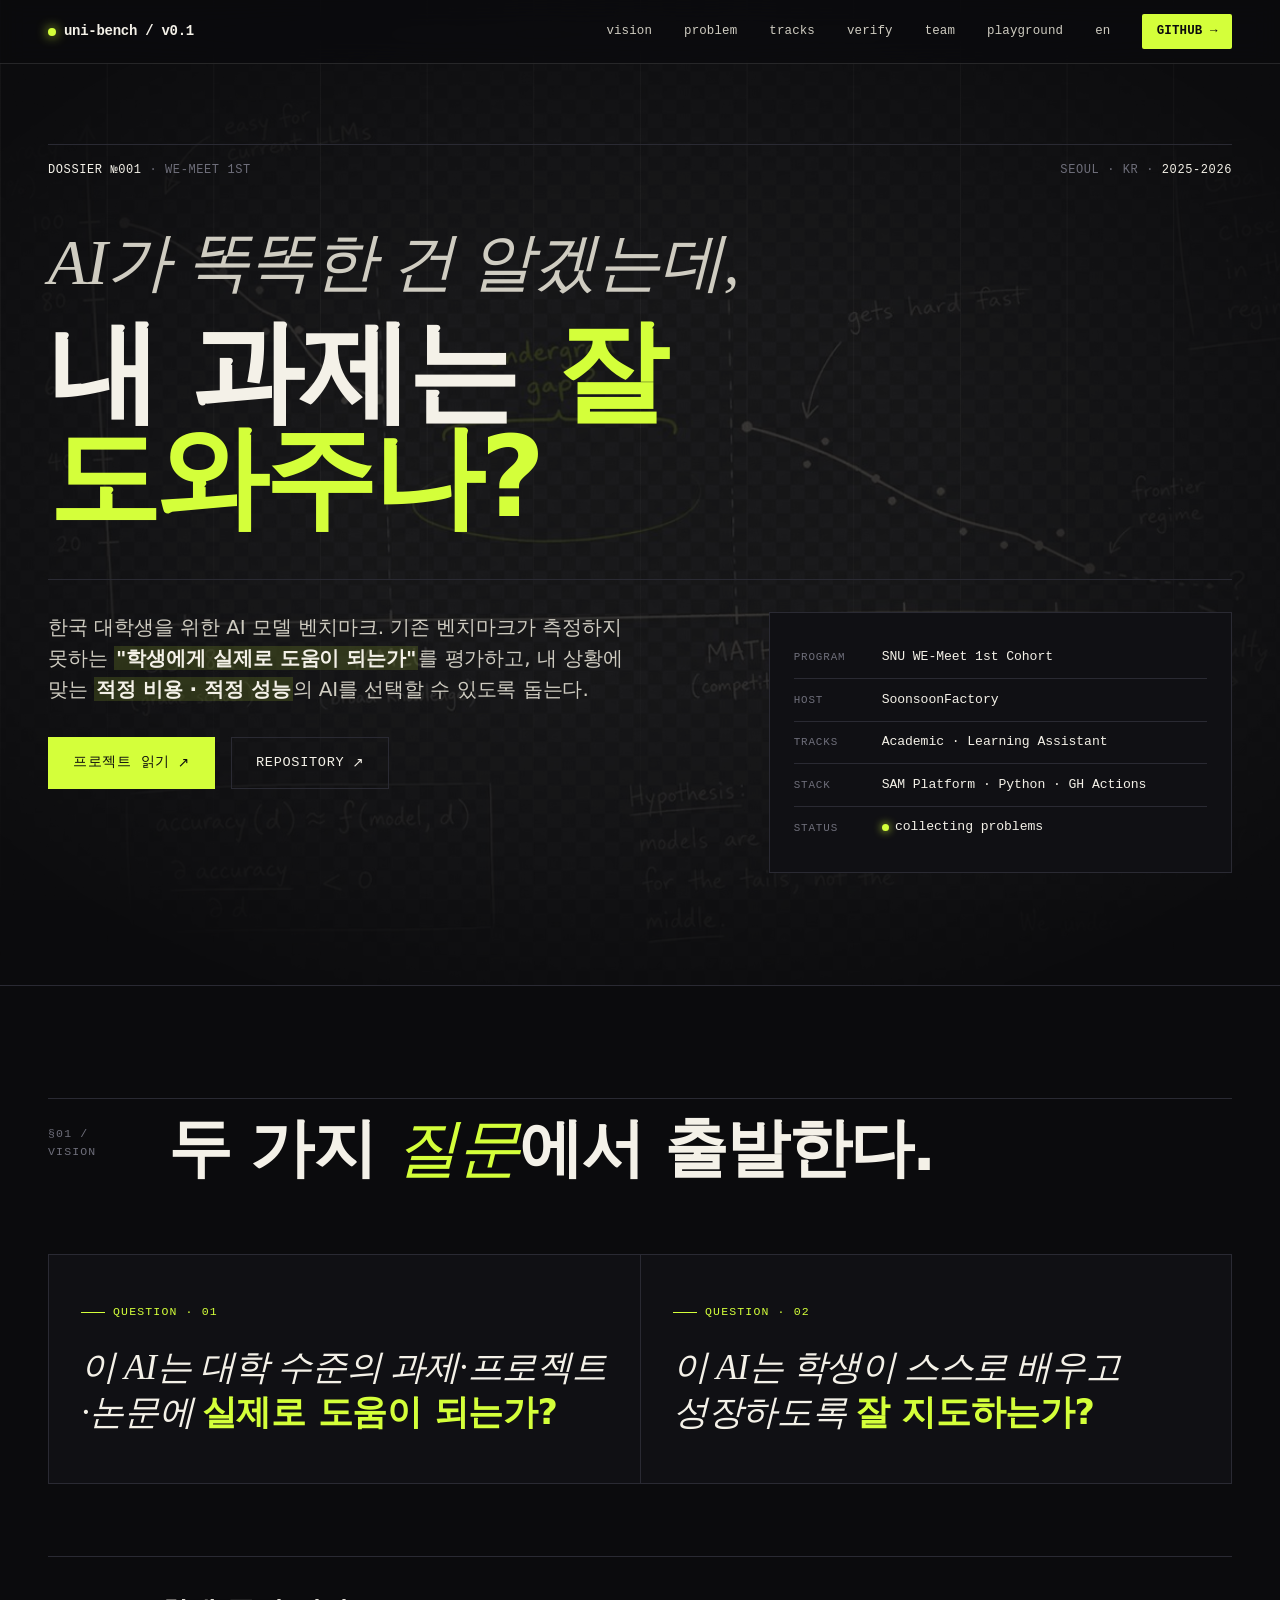
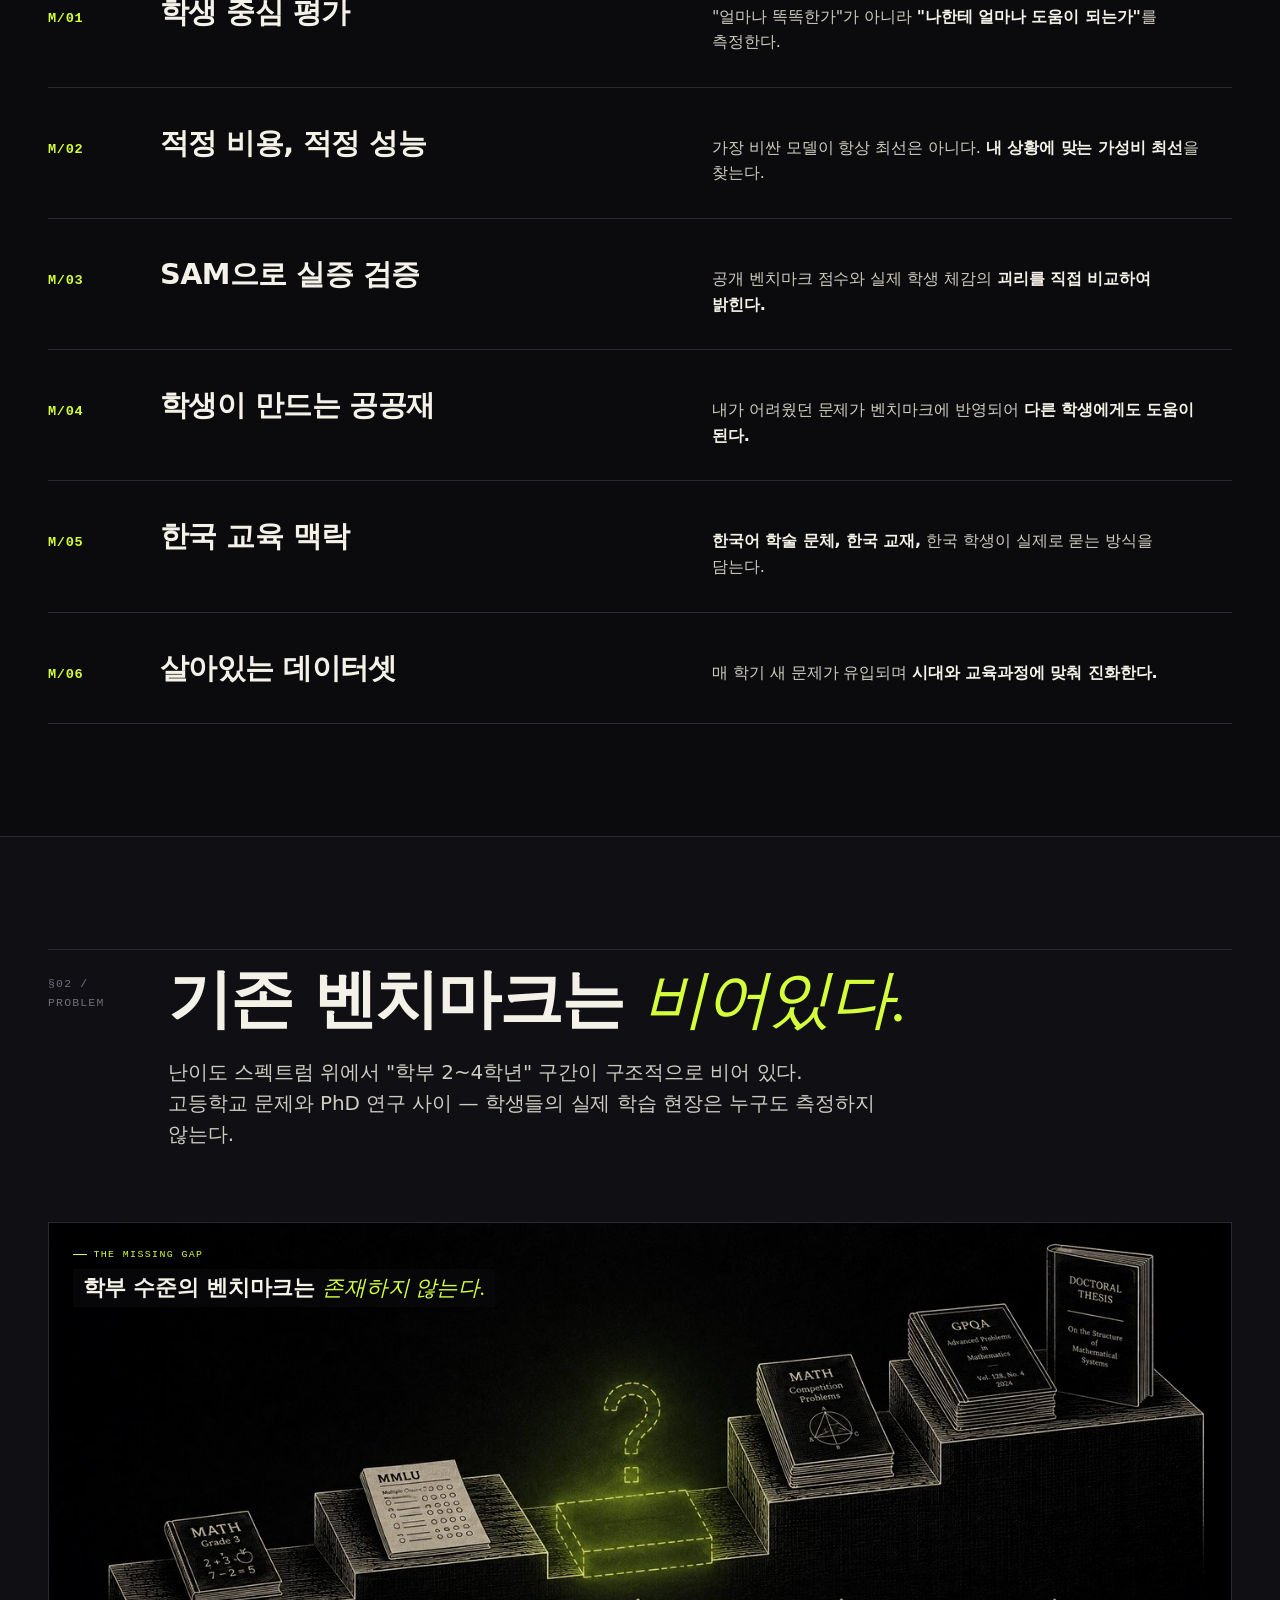
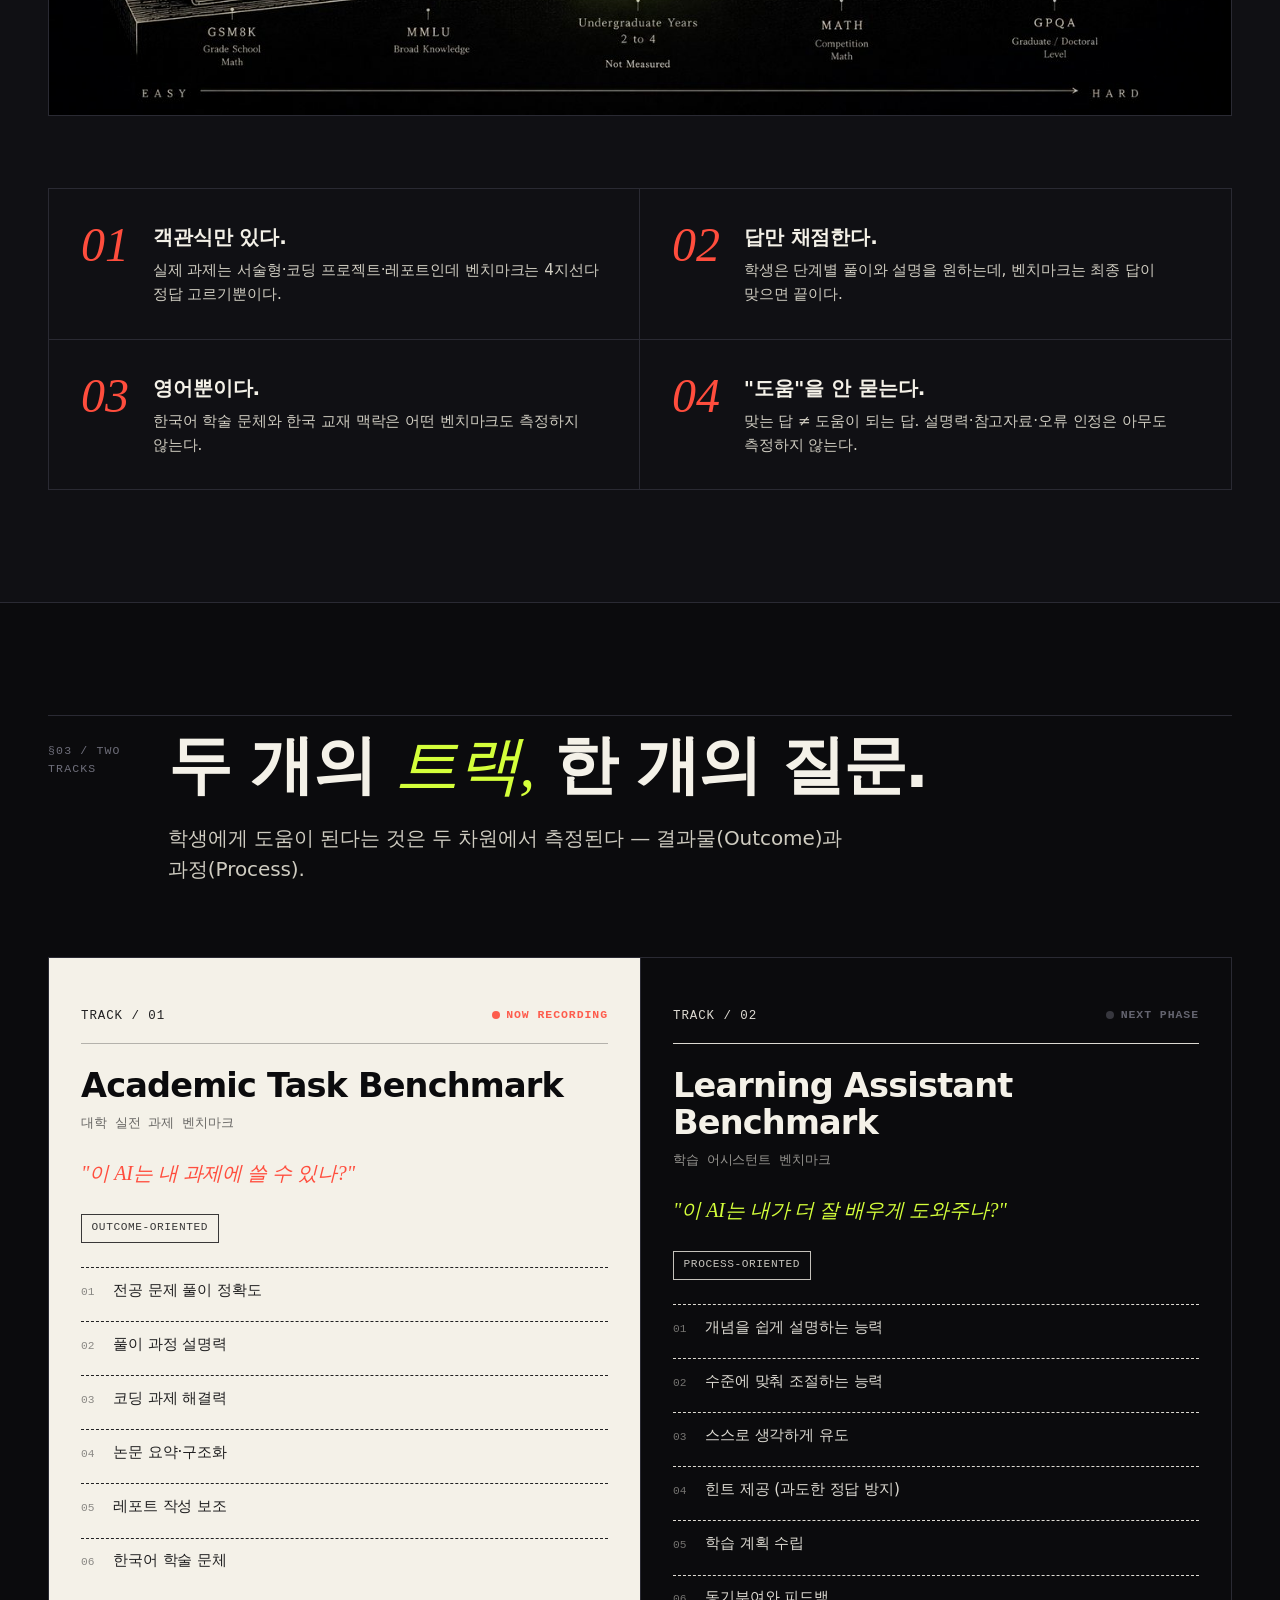
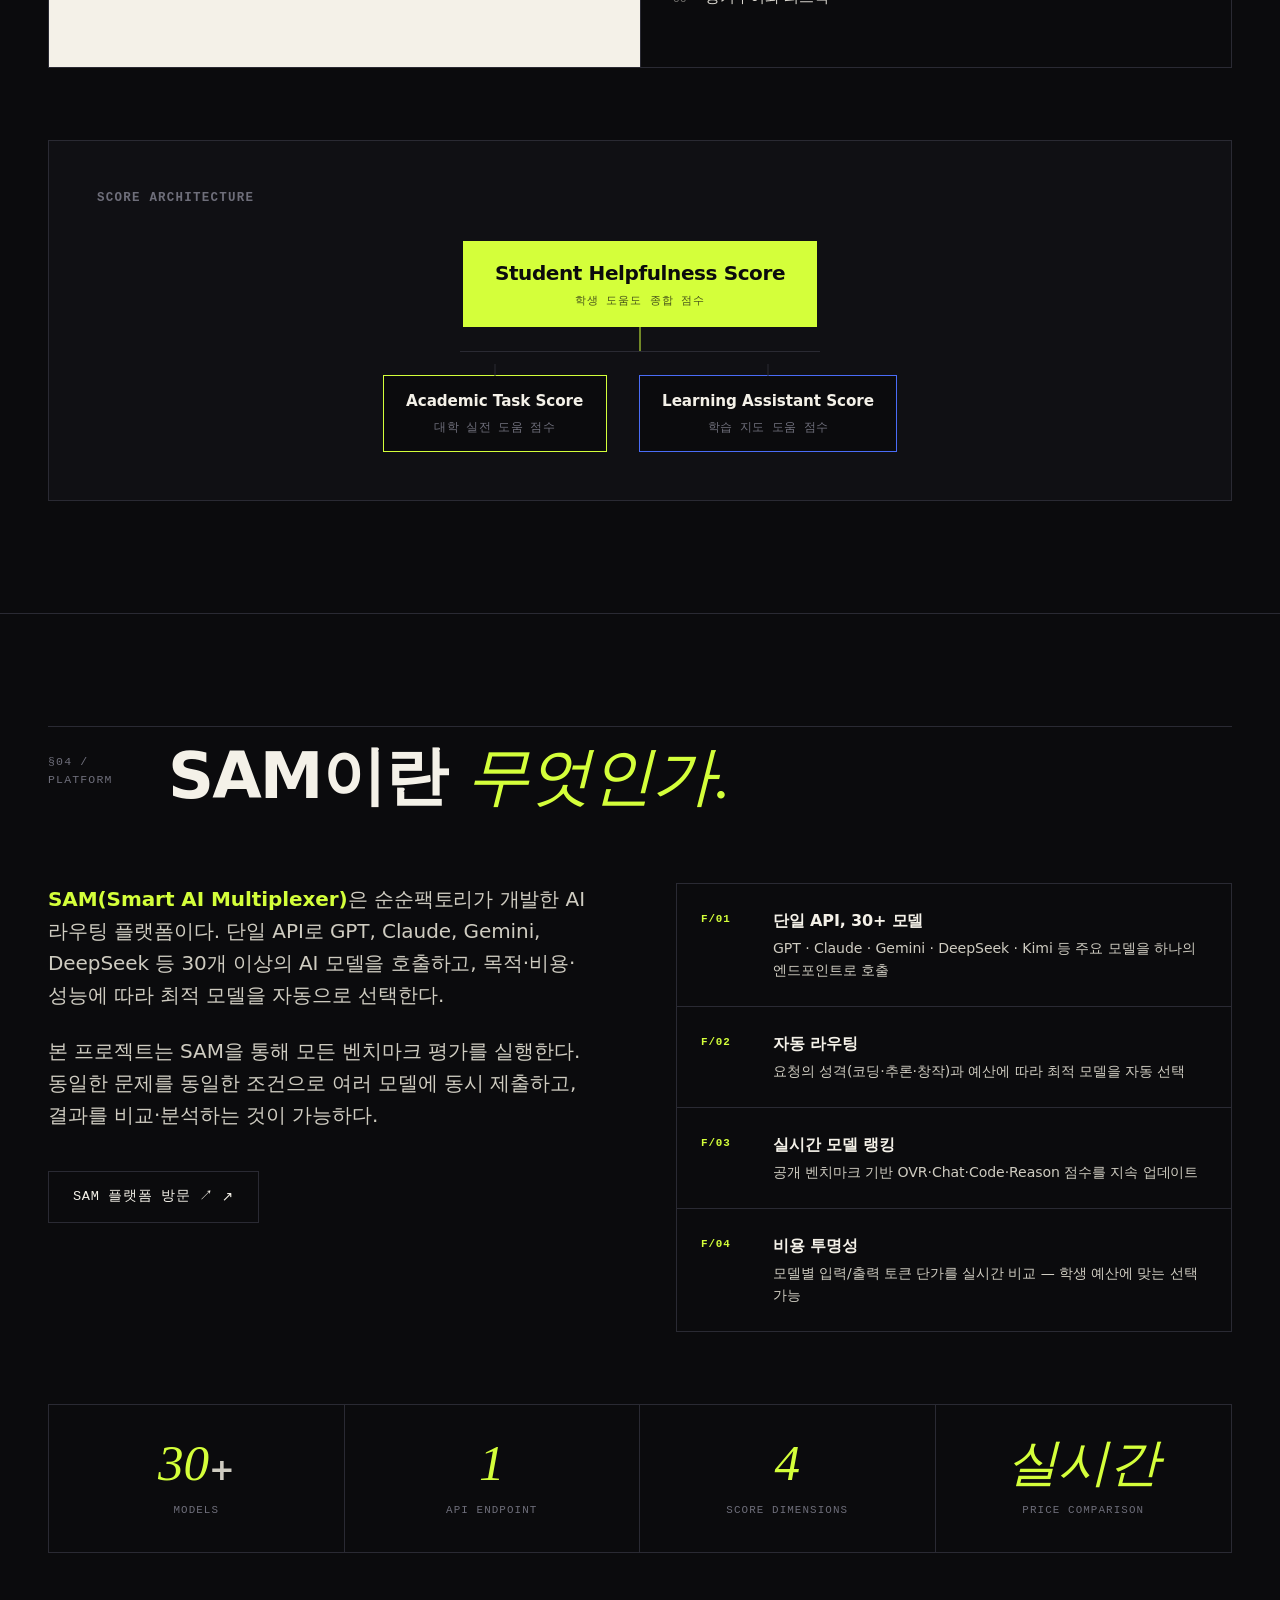
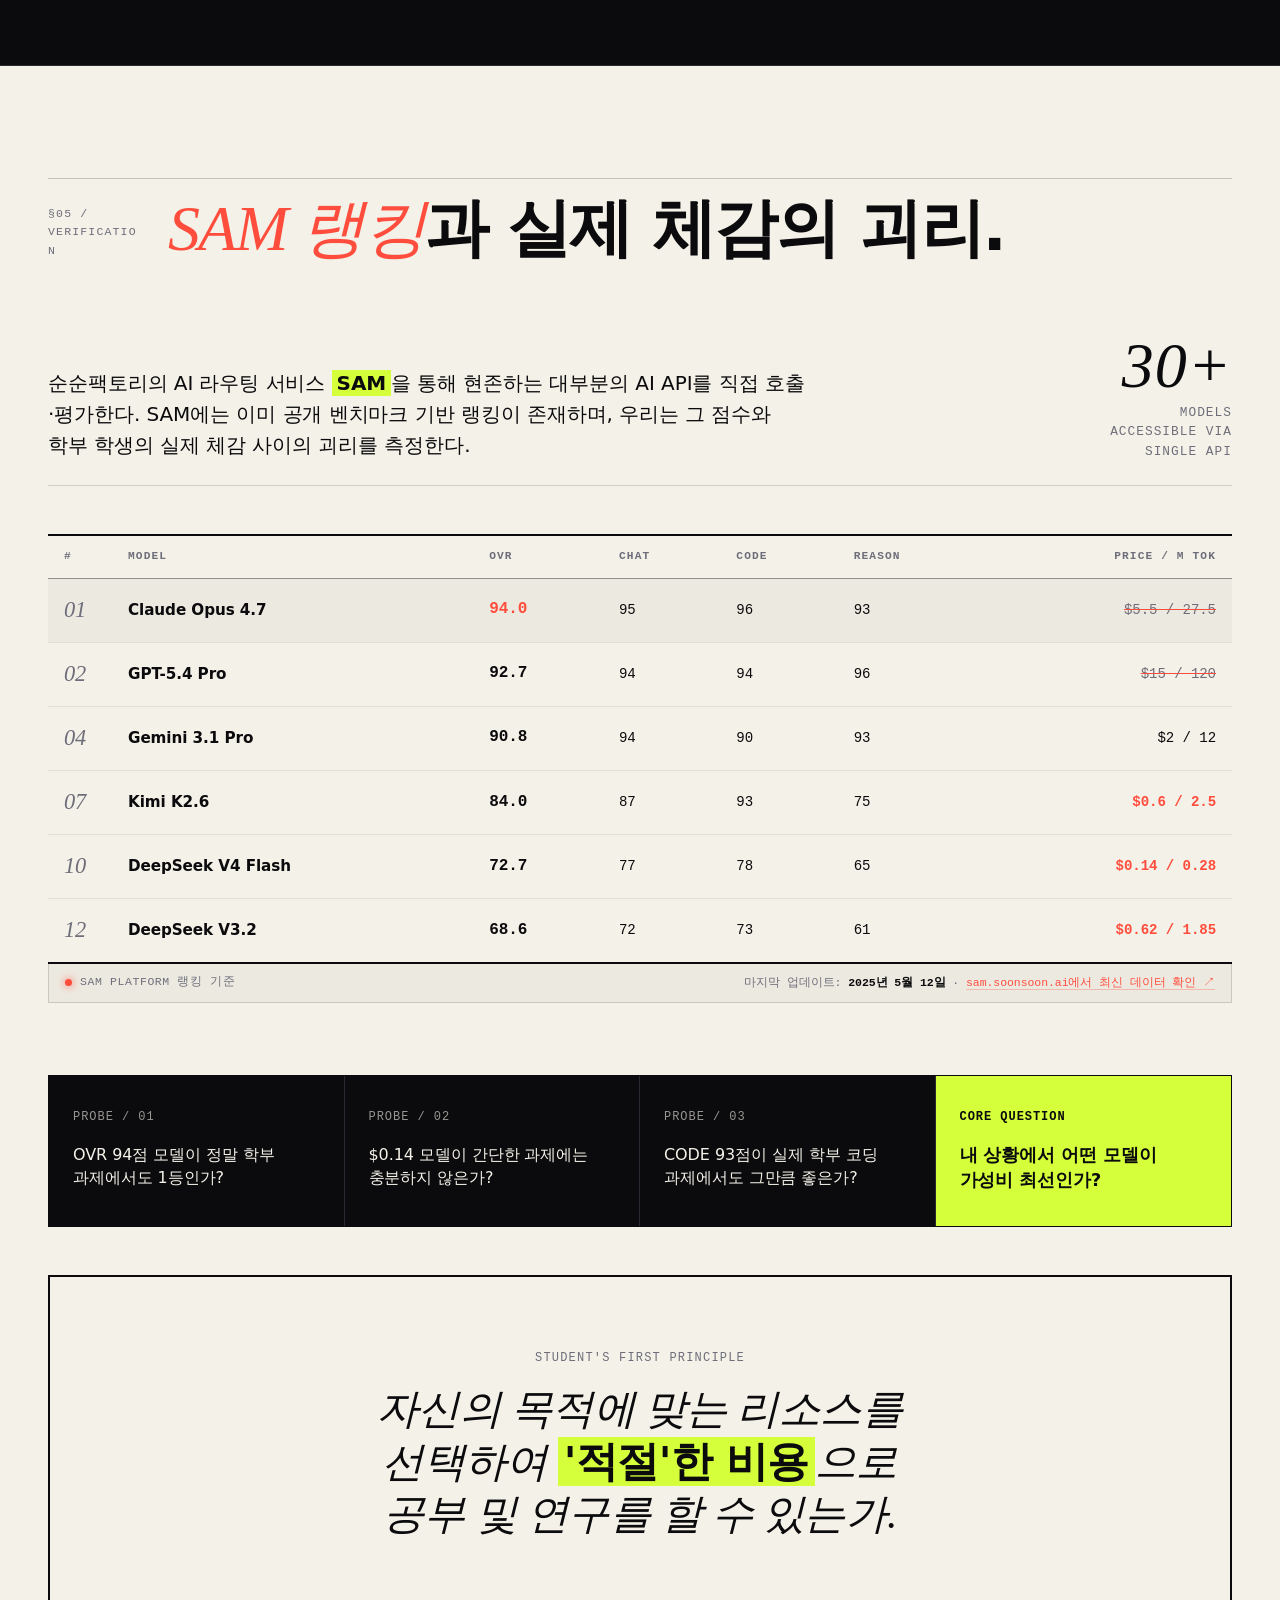
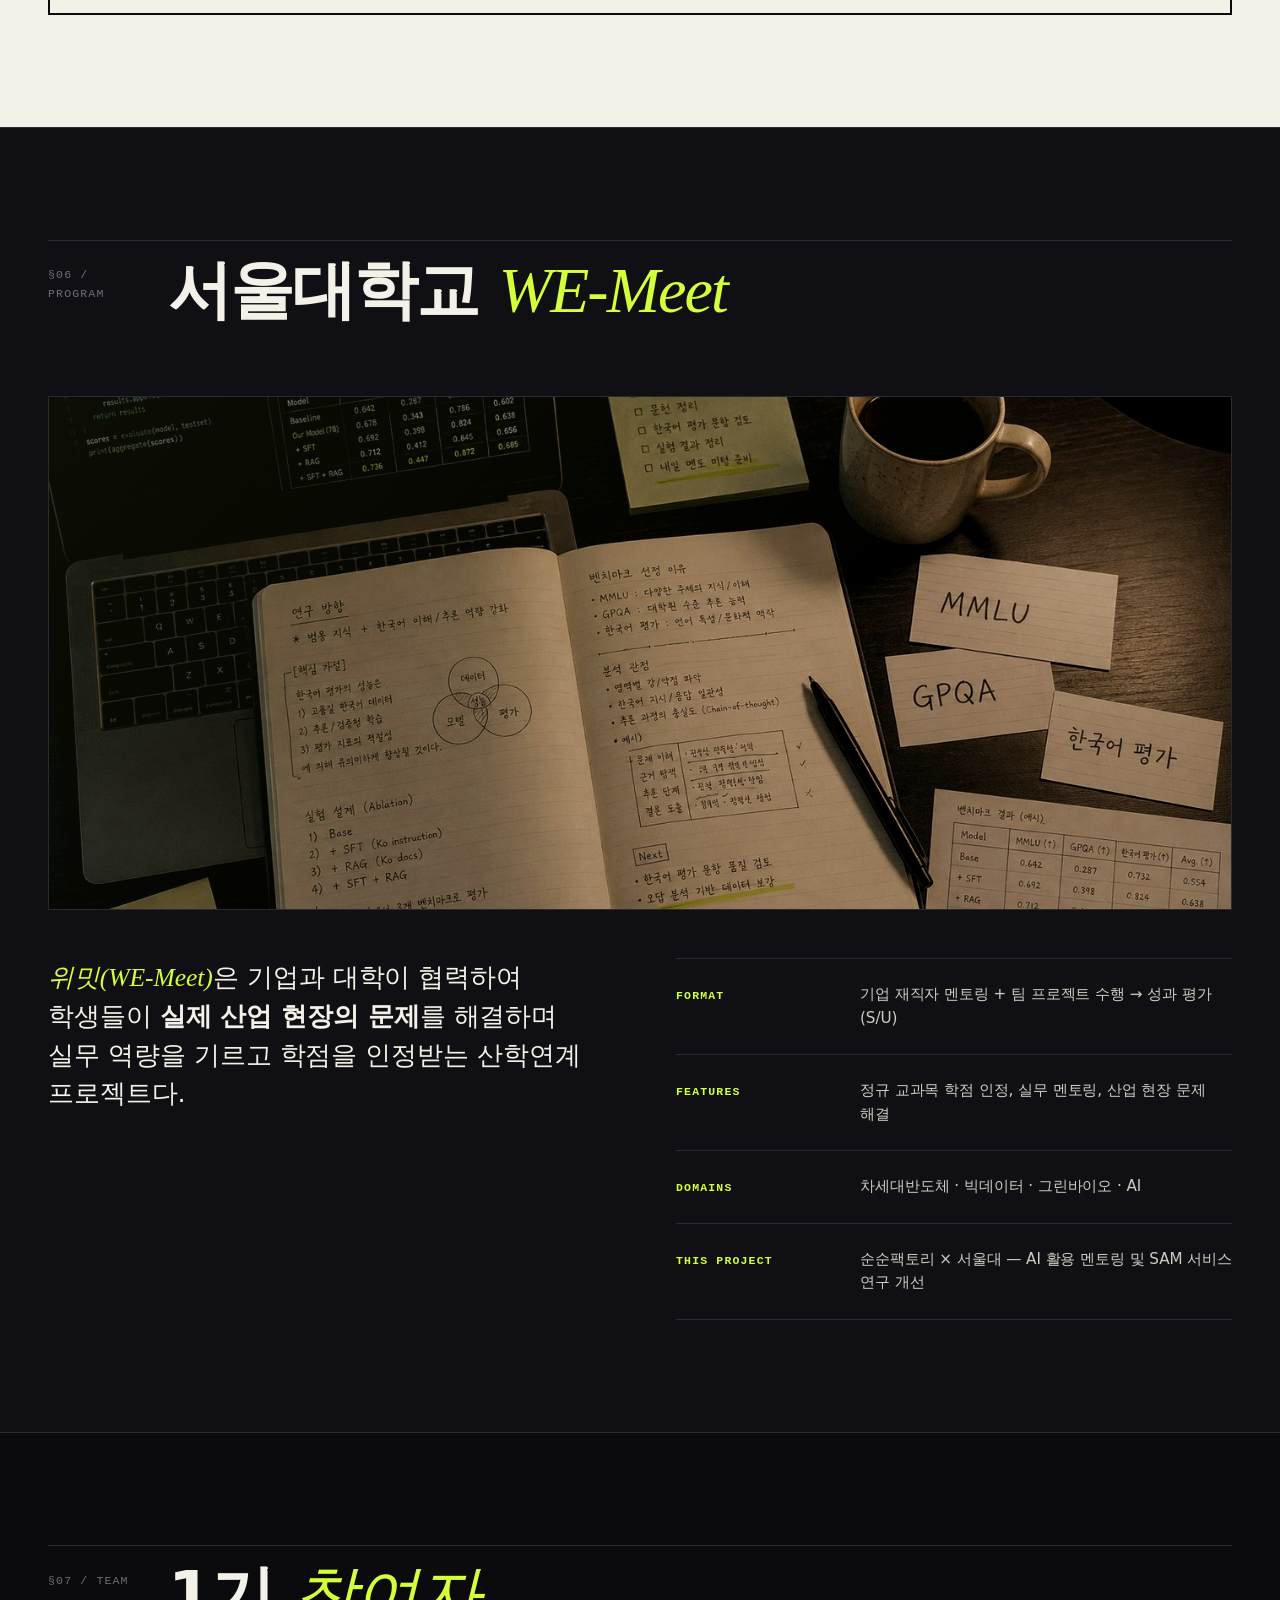
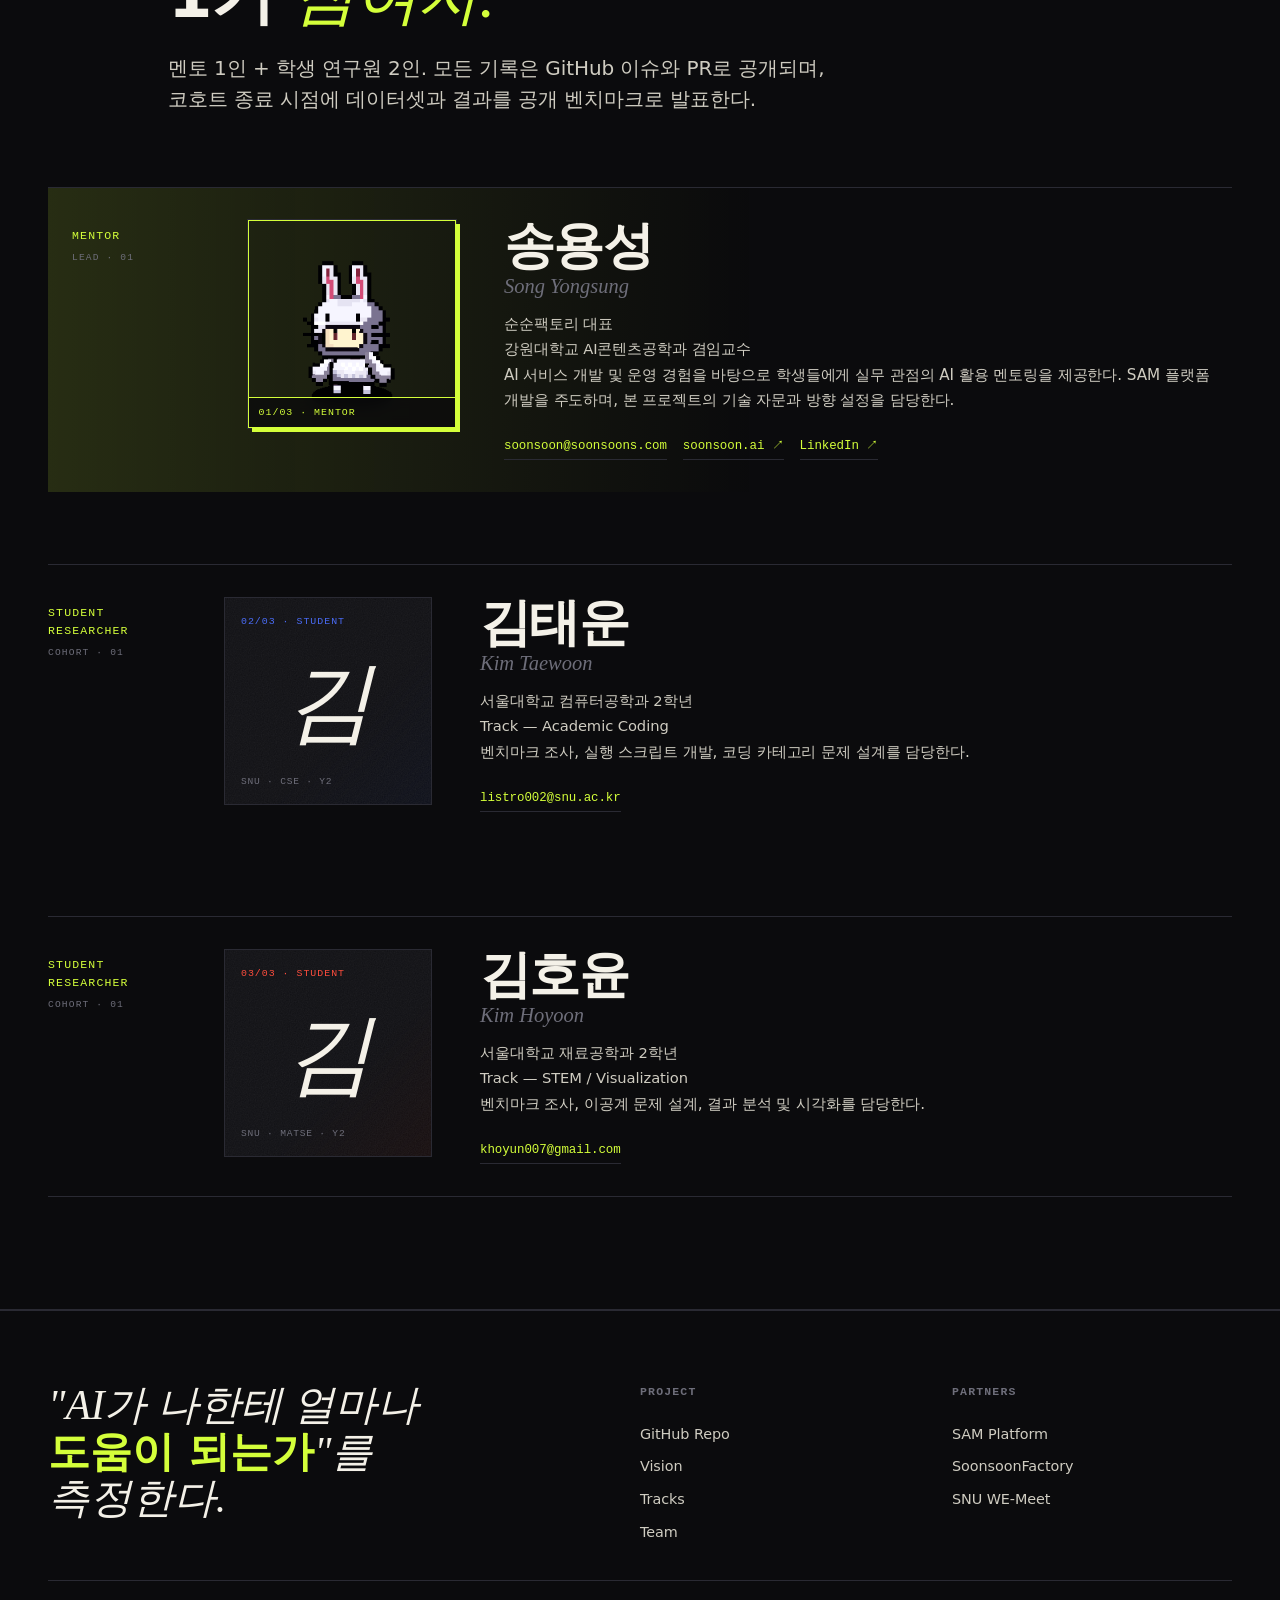
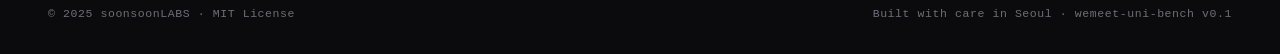
==== website/index.html @ ca9644f6 "feat(playground): add multi-model SAM benchmark comparison page - /playground/ — interactive page to" ====
<!DOCTYPE html>
<html lang="ko">
<head>
  <meta charset="UTF-8" />
  <meta name="viewport" content="width=device-width, initial-scale=1.0" />
  <title>wemeet-uni-bench — 한국 대학생을 위한 AI 벤치마크</title>
  <meta name="description" content="학생에게 실제로 도움이 되는가를 측정한다. 서울대학교 WE-Meet × 순순팩토리 AI 벤치마크 프로젝트." />

  <!-- Open Graph -->
  <meta property="og:title" content="wemeet-uni-bench — 한국 대학생을 위한 AI 벤치마크" />
  <meta property="og:description" content="AI가 똑똑한 건 알겠는데, 내 과제는 잘 도와주나? 기존 벤치마크가 측정하지 못하는 학생 도움도를 평가한다." />
  <meta property="og:type" content="website" />
  <meta property="og:url" content="https://soonsoonlabs.github.io/wemeet-uni-bench/" />
  <meta property="og:image" content="https://soonsoonlabs.github.io/wemeet-uni-bench/Asset/og-cover.jpg" />
  <meta property="og:image:width" content="1200" />
  <meta property="og:image:height" content="630" />
  <meta property="og:locale" content="ko_KR" />
  <meta property="og:site_name" content="wemeet-uni-bench" />

  <!-- Twitter Card -->
  <meta name="twitter:card" content="summary_large_image" />
  <meta name="twitter:title" content="wemeet-uni-bench" />
  <meta name="twitter:description" content="AI가 똑똑한 건 알겠는데, 내 과제는 잘 도와주나?" />
  <meta name="twitter:image" content="https://soonsoonlabs.github.io/wemeet-uni-bench/Asset/og-cover.jpg" />

  <link rel="stylesheet" href="style.css" />
  <link rel="alternate" hreflang="ko" href="index.html" />
  <link rel="alternate" hreflang="en" href="en.html" />
</head>
<body>

  <!-- =============== NAV =============== -->
  <nav class="nav">
    <div class="nav-inner">
      <a href="#" class="nav-logo">uni-bench / v0.1</a>
      <div class="nav-links">
        <a href="#vision" class="nav-key">vision</a>
        <a href="#problem">problem</a>
        <a href="#tracks">tracks</a>
        <a href="#sam" class="nav-key">verify</a>
        <a href="#team">team</a>
        <a href="playground/" class="nav-key">playground</a>
        <a href="en.html">EN</a>
        <a href="https://github.com/soonsoonLABS/wemeet-uni-bench" target="_blank" rel="noopener" class="nav-cta">GITHUB →</a>
      </div>
    </div>
  </nav>

  <!-- =============== HERO =============== -->
  <header class="hero">
    <img src="Asset/002.jpg" class="hero-plot-img" alt="" aria-hidden="true" />
    <div class="wrap">
      <p class="hero-meta reveal">
        <span><b>DOSSIER №001</b> · WE-Meet 1st</span>
        <span>SEOUL · KR · <b>2025-2026</b></span>
      </p>

      <h1 class="hero-title reveal">
        <span class="serif">AI가 똑똑한 건 알겠는데,</span>
        <span class="hero-title-line">내 과제는 <mark>잘 도와주나?</mark></span>
      </h1>

      <div class="hero-body reveal">
        <div>
          <p class="hero-desc">
            한국 대학생을 위한 AI 모델 벤치마크. 기존 벤치마크가 측정하지
            못하는 <strong>"학생에게 실제로 도움이 되는가"</strong>를 평가하고,
            내 상황에 맞는 <strong>적정 비용 · 적정 성능</strong>의 AI를
            선택할 수 있도록 돕는다.
          </p>
          <div class="hero-actions" style="margin-top: 2rem;">
            <a href="#vision" class="btn btn-primary">프로젝트 읽기</a>
            <a href="https://github.com/soonsoonLABS/wemeet-uni-bench" target="_blank" rel="noopener" class="btn btn-ghost">Repository</a>
          </div>
        </div>
        <dl class="hero-aside">
          <div><dt>Program</dt><dd>SNU WE-Meet 1st Cohort</dd></div>
          <div><dt>Host</dt><dd>SoonsoonFactory</dd></div>
          <div><dt>Tracks</dt><dd>Academic · Learning Assistant</dd></div>
          <div><dt>Stack</dt><dd>SAM Platform · Python · GH Actions</dd></div>
          <div><dt>Status</dt><dd><span class="status-dot"></span>collecting problems</dd></div>
        </dl>
      </div>
    </div>
  </header>

  <!-- =============== VISION =============== -->
  <section id="vision" class="section">
    <div class="wrap">
      <header class="section-head">
        <p class="section-tag">§01 / Vision</p>
        <div>
          <h2 class="section-title">두 가지 <em>질문</em>에서 출발한다.</h2>
        </div>
      </header>

      <div class="questions">
        <div class="q-item">
          <p class="q-num">Question · 01</p>
          <p class="q-text">이 AI는 대학 수준의 과제·프로젝트·논문에 <b>실제로 도움이 되는가?</b></p>
        </div>
        <div class="q-item">
          <p class="q-num">Question · 02</p>
          <p class="q-text">이 AI는 학생이 스스로 배우고 성장하도록 <b>잘 지도하는가?</b></p>
        </div>
      </div>

      <div class="manifesto">
        <article class="manifesto-item">
          <span class="manifesto-num">M/01</span>
          <h3 class="manifesto-title">학생 중심 평가</h3>
          <p class="manifesto-desc">"얼마나 똑똑한가"가 아니라 <b>"나한테 얼마나 도움이 되는가"</b>를 측정한다.</p>
        </article>
        <article class="manifesto-item">
          <span class="manifesto-num">M/02</span>
          <h3 class="manifesto-title">적정 비용, 적정 성능</h3>
          <p class="manifesto-desc">가장 비싼 모델이 항상 최선은 아니다. <b>내 상황에 맞는 가성비 최선</b>을 찾는다.</p>
        </article>
        <article class="manifesto-item">
          <span class="manifesto-num">M/03</span>
          <h3 class="manifesto-title">SAM으로 실증 검증</h3>
          <p class="manifesto-desc">공개 벤치마크 점수와 실제 학생 체감의 <b>괴리를 직접 비교하여 밝힌다.</b></p>
        </article>
        <article class="manifesto-item">
          <span class="manifesto-num">M/04</span>
          <h3 class="manifesto-title">학생이 만드는 공공재</h3>
          <p class="manifesto-desc">내가 어려웠던 문제가 벤치마크에 반영되어 <b>다른 학생에게도 도움이 된다.</b></p>
        </article>
        <article class="manifesto-item">
          <span class="manifesto-num">M/05</span>
          <h3 class="manifesto-title">한국 교육 맥락</h3>
          <p class="manifesto-desc"><b>한국어 학술 문체, 한국 교재,</b> 한국 학생이 실제로 묻는 방식을 담는다.</p>
        </article>
        <article class="manifesto-item">
          <span class="manifesto-num">M/06</span>
          <h3 class="manifesto-title">살아있는 데이터셋</h3>
          <p class="manifesto-desc">매 학기 새 문제가 유입되며 <b>시대와 교육과정에 맞춰 진화한다.</b></p>
        </article>
      </div>
    </div>
  </section>

  <!-- =============== PROBLEM =============== -->
  <section id="problem" class="section section-ink">
    <div class="wrap">
      <header class="section-head">
        <p class="section-tag">§02 / Problem</p>
        <div>
          <h2 class="section-title">기존 벤치마크는 <em>비어있다.</em></h2>
          <p class="section-sub">난이도 스펙트럼 위에서 "학부 2~4학년" 구간이 구조적으로 비어 있다. 고등학교 문제와 PhD 연구 사이 — 학생들의 실제 학습 현장은 누구도 측정하지 않는다.</p>
        </div>
      </header>

      <figure class="gap-figure">
        <img src="Asset/003.jpg" alt="벤치마크 난이도 스펙트럼 — 학부 구간이 비어있음을 보여주는 일러스트" />
        <div class="gap-figure-msg">
          <p class="gap-figure-msg-tag">The Missing Gap</p>
          <p class="gap-figure-msg-text">학부 수준의 벤치마크는 <em>존재하지 않는다.</em></p>
        </div>
      </figure>

      <div class="limits">
        <article class="limit-item">
          <div class="limit-num">01</div>
          <div>
            <h4 class="limit-title">객관식만 있다.</h4>
            <p class="limit-desc">실제 과제는 서술형·코딩 프로젝트·레포트인데 벤치마크는 4지선다 정답 고르기뿐이다.</p>
          </div>
        </article>
        <article class="limit-item">
          <div class="limit-num">02</div>
          <div>
            <h4 class="limit-title">답만 채점한다.</h4>
            <p class="limit-desc">학생은 단계별 풀이와 설명을 원하는데, 벤치마크는 최종 답이 맞으면 끝이다.</p>
          </div>
        </article>
        <article class="limit-item">
          <div class="limit-num">03</div>
          <div>
            <h4 class="limit-title">영어뿐이다.</h4>
            <p class="limit-desc">한국어 학술 문체와 한국 교재 맥락은 어떤 벤치마크도 측정하지 않는다.</p>
          </div>
        </article>
        <article class="limit-item">
          <div class="limit-num">04</div>
          <div>
            <h4 class="limit-title">"도움"을 안 묻는다.</h4>
            <p class="limit-desc">맞는 답 ≠ 도움이 되는 답. 설명력·참고자료·오류 인정은 아무도 측정하지 않는다.</p>
          </div>
        </article>
      </div>
    </div>
  </section>

  <!-- =============== TRACKS =============== -->
  <section id="tracks" class="section">
    <div class="wrap">
      <header class="section-head">
        <p class="section-tag">§03 / Two Tracks</p>
        <div>
          <h2 class="section-title">두 개의 <em>트랙,</em> 한 개의 질문.</h2>
          <p class="section-sub">학생에게 도움이 된다는 것은 두 차원에서 측정된다 — 결과물(Outcome)과 과정(Process).</p>
        </div>
      </header>

      <div class="tracks">
        <article class="track is-live">
          <header class="track-head">
            <span class="track-id">Track / 01</span>
            <span class="track-status">NOW RECORDING</span>
          </header>
          <h3 class="track-name">Academic Task Benchmark</h3>
          <p class="track-sub">대학 실전 과제 벤치마크</p>
          <p class="track-q">"이 AI는 내 과제에 쓸 수 있나?"</p>
          <span class="track-focus">Outcome-Oriented</span>
          <ul class="track-items">
            <li>전공 문제 풀이 정확도</li>
            <li>풀이 과정 설명력</li>
            <li>코딩 과제 해결력</li>
            <li>논문 요약·구조화</li>
            <li>레포트 작성 보조</li>
            <li>한국어 학술 문체</li>
          </ul>
        </article>

        <article class="track">
          <header class="track-head">
            <span class="track-id">Track / 02</span>
            <span class="track-status is-pending">NEXT PHASE</span>
          </header>
          <h3 class="track-name">Learning Assistant Benchmark</h3>
          <p class="track-sub">학습 어시스턴트 벤치마크</p>
          <p class="track-q">"이 AI는 내가 더 잘 배우게 도와주나?"</p>
          <span class="track-focus">Process-Oriented</span>
          <ul class="track-items">
            <li>개념을 쉽게 설명하는 능력</li>
            <li>수준에 맞춰 조절하는 능력</li>
            <li>스스로 생각하게 유도</li>
            <li>힌트 제공 (과도한 정답 방지)</li>
            <li>학습 계획 수립</li>
            <li>동기부여와 피드백</li>
          </ul>
        </article>
      </div>

      <div class="score-block">
        <h3>Score Architecture</h3>
        <div class="score-tree">
          <div class="score-root">
            Student Helpfulness Score
            <small>학생 도움도 종합 점수</small>
          </div>
          <div class="score-children">
            <div class="score-child is-1">
              <b>Academic Task Score</b>
              <small>대학 실전 도움 점수</small>
            </div>
            <div class="score-child is-2">
              <b>Learning Assistant Score</b>
              <small>학습 지도 도움 점수</small>
            </div>
          </div>
        </div>
      </div>
    </div>
  </section>

  <!-- =============== SAM PLATFORM =============== -->
  <section id="sam-platform" class="section">
    <div class="wrap">
      <header class="section-head">
        <p class="section-tag">§04 / Platform</p>
        <div>
          <h2 class="section-title">SAM이란 <em>무엇인가.</em></h2>
        </div>
      </header>

      <div class="sam-platform-grid">
        <div class="sam-platform-lead">
          <p class="sam-platform-desc">
            <strong>SAM(Smart AI Multiplexer)</strong>은 순순팩토리가 개발한
            AI 라우팅 플랫폼이다. 단일 API로 GPT, Claude, Gemini, DeepSeek 등
            30개 이상의 AI 모델을 호출하고, 목적·비용·성능에 따라
            최적 모델을 자동으로 선택한다.
          </p>
          <p class="sam-platform-desc">
            본 프로젝트는 SAM을 통해 모든 벤치마크 평가를 실행한다.
            동일한 문제를 동일한 조건으로 여러 모델에 동시 제출하고,
            결과를 비교·분석하는 것이 가능하다.
          </p>
          <a href="https://sam.soonsoon.ai" target="_blank" rel="noopener" class="btn btn-ghost sam-platform-cta">SAM 플랫폼 방문 ↗</a>
        </div>

        <div class="sam-platform-features">
          <div class="sam-feat">
            <span class="sam-feat-n">F/01</span>
            <div>
              <h4 class="sam-feat-title">단일 API, 30+ 모델</h4>
              <p class="sam-feat-desc">GPT · Claude · Gemini · DeepSeek · Kimi 등 주요 모델을 하나의 엔드포인트로 호출</p>
            </div>
          </div>
          <div class="sam-feat">
            <span class="sam-feat-n">F/02</span>
            <div>
              <h4 class="sam-feat-title">자동 라우팅</h4>
              <p class="sam-feat-desc">요청의 성격(코딩·추론·창작)과 예산에 따라 최적 모델을 자동 선택</p>
            </div>
          </div>
          <div class="sam-feat">
            <span class="sam-feat-n">F/03</span>
            <div>
              <h4 class="sam-feat-title">실시간 모델 랭킹</h4>
              <p class="sam-feat-desc">공개 벤치마크 기반 OVR·Chat·Code·Reason 점수를 지속 업데이트</p>
            </div>
          </div>
          <div class="sam-feat">
            <span class="sam-feat-n">F/04</span>
            <div>
              <h4 class="sam-feat-title">비용 투명성</h4>
              <p class="sam-feat-desc">모델별 입력/출력 토큰 단가를 실시간 비교 — 학생 예산에 맞는 선택 가능</p>
            </div>
          </div>
        </div>
      </div>

      <div class="sam-platform-stat-row">
        <div class="sam-stat-item">
          <b>30<span>+</span></b>
          <small>Models</small>
        </div>
        <div class="sam-stat-item">
          <b>1</b>
          <small>API Endpoint</small>
        </div>
        <div class="sam-stat-item">
          <b>4</b>
          <small>Score Dimensions</small>
        </div>
        <div class="sam-stat-item">
          <b>실시간</b>
          <small>Price Comparison</small>
        </div>
      </div>
    </div>
  </section>

  <!-- =============== SAM VERIFY =============== -->
  <section id="sam" class="section section-paper">
    <div class="wrap">
      <header class="section-head">
        <p class="section-tag">§05 / Verification</p>
        <div>
          <h2 class="section-title"><em>SAM 랭킹</em>과 실제 체감의 괴리.</h2>
        </div>
      </header>

      <div class="sam-lead">
        <p>
          순순팩토리의 AI 라우팅 서비스 <strong>SAM</strong>을 통해 현존하는
          대부분의 AI API를 직접 호출·평가한다. SAM에는 이미 공개 벤치마크
          기반 랭킹이 존재하며, 우리는 그 점수와 학부 학생의 실제 체감
          사이의 괴리를 측정한다.
        </p>
        <div class="sam-lead-stat">
          <b>30+</b>
          <span>Models accessible via single API</span>
        </div>
      </div>

      <div class="sam-table-wrap">
      <table class="sam-table">
        <thead>
          <tr>
            <th style="width: 4rem;">#</th>
            <th>Model</th>
            <th>OVR</th>
            <th>Chat</th>
            <th>Code</th>
            <th>Reason</th>
            <th style="text-align: right;">Price / M tok</th>
          </tr>
        </thead>
        <tbody>
          <tr class="is-top">
            <td class="rank">01</td>
            <td class="model-name">Claude Opus 4.7</td>
            <td class="ovr">94.0</td><td>95</td><td>96</td><td>93</td>
            <td class="price price-hi" style="text-align: right;">$5.5 / 27.5</td>
          </tr>
          <tr>
            <td class="rank">02</td>
            <td class="model-name">GPT-5.4 Pro</td>
            <td class="ovr">92.7</td><td>94</td><td>94</td><td>96</td>
            <td class="price price-hi" style="text-align: right;">$15 / 120</td>
          </tr>
          <tr>
            <td class="rank">04</td>
            <td class="model-name">Gemini 3.1 Pro</td>
            <td class="ovr">90.8</td><td>94</td><td>90</td><td>93</td>
            <td class="price" style="text-align: right;">$2 / 12</td>
          </tr>
          <tr class="is-cheap">
            <td class="rank">07</td>
            <td class="model-name">Kimi K2.6</td>
            <td class="ovr">84.0</td><td>87</td><td>93</td><td>75</td>
            <td class="price" style="text-align: right;">$0.6 / 2.5</td>
          </tr>
          <tr class="is-cheap">
            <td class="rank">10</td>
            <td class="model-name">DeepSeek V4 Flash</td>
            <td class="ovr">72.7</td><td>77</td><td>78</td><td>65</td>
            <td class="price" style="text-align: right;">$0.14 / 0.28</td>
          </tr>
          <tr class="is-cheap">
            <td class="rank">12</td>
            <td class="model-name">DeepSeek V3.2</td>
            <td class="ovr">68.6</td><td>72</td><td>73</td><td>61</td>
            <td class="price" style="text-align: right;">$0.62 / 1.85</td>
          </tr>
        </tbody>
      </table>
      </div>
      <div class="sam-table-meta">
        <span class="sam-table-meta-src">
          <span class="sam-table-meta-dot"></span>
          SAM Platform 랭킹 기준
        </span>
        <span class="sam-table-meta-update">
          마지막 업데이트: <b>2025년 5월 12일</b> · <a href="https://sam.soonsoon.ai" target="_blank" rel="noopener">sam.soonsoon.ai에서 최신 데이터 확인 ↗</a>
        </span>
      </div>

      <div class="sam-q">
        <div class="sam-q-item">
          <p class="sam-q-n">Probe / 01</p>
          <p class="sam-q-t">OVR 94점 모델이 정말 학부 과제에서도 1등인가?</p>
        </div>
        <div class="sam-q-item">
          <p class="sam-q-n">Probe / 02</p>
          <p class="sam-q-t">$0.14 모델이 간단한 과제에는 충분하지 않은가?</p>
        </div>
        <div class="sam-q-item">
          <p class="sam-q-n">Probe / 03</p>
          <p class="sam-q-t">CODE 93점이 실제 학부 코딩 과제에서도 그만큼 좋은가?</p>
        </div>
        <div class="sam-q-item is-key">
          <p class="sam-q-n">Core Question</p>
          <p class="sam-q-t">내 상황에서 어떤 모델이 가성비 최선인가?</p>
        </div>
      </div>

      <div class="sam-closer">
        <small>Student's first principle</small>
        <h3>자신의 목적에 맞는 리소스를 선택하여 <b>'적절'한 비용</b>으로 공부 및 연구를 할 수 있는가.</h3>
      </div>
    </div>
  </section>

  <!-- =============== WE-MEET =============== -->
  <section class="section section-ink">
    <div class="wrap">
      <header class="section-head">
        <p class="section-tag">§06 / Program</p>
        <div>
          <h2 class="section-title">서울대학교 <em>WE-Meet</em></h2>
        </div>
      </header>

      <figure class="wemeet-figure">
        <img src="Asset/004.jpg" alt="WE-Meet 산학연계 프로그램 — 멘토와 학생이 함께 연구하는 장면" />
      </figure>

      <div class="wemeet">
        <p class="wemeet-lead">
          <span class="serif">위밋(WE-Meet)</span>은 기업과 대학이 협력하여
          학생들이 <strong>실제 산업 현장의 문제</strong>를 해결하며 실무
          역량을 기르고 학점을 인정받는 산학연계 프로젝트다.
        </p>
        <dl class="wemeet-dl">
          <div>
            <dt>Format</dt>
            <dd>기업 재직자 멘토링 + 팀 프로젝트 수행 → 성과 평가(S/U)</dd>
          </div>
          <div>
            <dt>Features</dt>
            <dd>정규 교과목 학점 인정, 실무 멘토링, 산업 현장 문제 해결</dd>
          </div>
          <div>
            <dt>Domains</dt>
            <dd>차세대반도체 · 빅데이터 · 그린바이오 · AI</dd>
          </div>
          <div>
            <dt>This Project</dt>
            <dd>순순팩토리 × 서울대 — AI 활용 멘토링 및 SAM 서비스 연구 개선</dd>
          </div>
        </dl>
      </div>
    </div>
  </section>

  <!-- =============== TEAM =============== -->
  <section id="team" class="section">
    <div class="wrap">
      <header class="section-head">
        <p class="section-tag">§07 / Team</p>
        <div>
          <h2 class="section-title">1기 <em>참여자.</em></h2>
          <p class="section-sub">멘토 1인 + 학생 연구원 2인. 모든 기록은 GitHub 이슈와 PR로 공개되며, 코호트 종료 시점에 데이터셋과 결과를 공개 벤치마크로 발표한다.</p>
        </div>
      </header>

      <div class="team-block">
        <!-- Mentor -->
        <article class="person is-lead">
          <div class="person-id">
            Mentor
            <small>Lead · 01</small>
          </div>
          <div class="person-card-wrap">
            <div class="profile-card profile-card-mentor">
              <div class="profile-img-wrap">
                <img src="Asset/member_0.gif" alt="송용성 프로필" class="profile-img" />
                <span class="profile-badge">01/03 · MENTOR</span>
              </div>
            </div>
          </div>
          <div>
            <h3 class="person-name">
              송용성
              <span class="latin">Song Yongsung</span>
            </h3>
            <div class="person-meta">
              <p>순순팩토리 대표</p>
              <p>강원대학교 AI콘텐츠공학과 겸임교수</p>
            </div>
            <div class="person-bio">
              <p>AI 서비스 개발 및 운영 경험을 바탕으로 학생들에게 실무 관점의 AI 활용 멘토링을 제공한다. SAM 플랫폼 개발을 주도하며, 본 프로젝트의 기술 자문과 방향 설정을 담당한다.</p>
              <div class="person-links">
                <a href="mailto:soonsoon@soonsoons.com">soonsoon@soonsoons.com</a>
                <a href="https://soonsoon.ai" target="_blank" rel="noopener">soonsoon.ai ↗</a>
                <a href="https://www.linkedin.com/in/soonsoon/" target="_blank" rel="noopener">LinkedIn ↗</a>
              </div>
            </div>
          </div>
        </article>

        <!-- Student 1 -->
        <article class="person">
          <div class="person-id">
            Student Researcher
            <small>Cohort · 01</small>
          </div>
          <div class="person-card-wrap">
            <div class="typo-card typo-card-s1">
              <span class="typo-index">02/03 · STUDENT</span>
              <span class="typo-glyph">김</span>
              <span class="typo-sub">SNU · CSE · Y2</span>
            </div>
          </div>
          <div>
            <h3 class="person-name">
              김태운
              <span class="latin">Kim Taewoon</span>
            </h3>
            <div class="person-meta">
              <p>서울대학교 컴퓨터공학과 2학년</p>
              <p>Track — Academic Coding</p>
            </div>
            <div class="person-bio">
              <p>벤치마크 조사, 실행 스크립트 개발, 코딩 카테고리 문제 설계를 담당한다.</p>
              <div class="person-links">
                <a href="mailto:listro002@snu.ac.kr">listro002@snu.ac.kr</a>
              </div>
            </div>
          </div>
        </article>

        <!-- Student 2 -->
        <article class="person">
          <div class="person-id">
            Student Researcher
            <small>Cohort · 01</small>
          </div>
          <div class="person-card-wrap">
            <div class="typo-card typo-card-s2">
              <span class="typo-index">03/03 · STUDENT</span>
              <span class="typo-glyph">김</span>
              <span class="typo-sub">SNU · MATSE · Y2</span>
            </div>
          </div>
          <div>
            <h3 class="person-name">
              김호윤
              <span class="latin">Kim Hoyoon</span>
            </h3>
            <div class="person-meta">
              <p>서울대학교 재료공학과 2학년</p>
              <p>Track — STEM / Visualization</p>
            </div>
            <div class="person-bio">
              <p>벤치마크 조사, 이공계 문제 설계, 결과 분석 및 시각화를 담당한다.</p>
              <div class="person-links">
                <a href="mailto:khoyun007@gmail.com">khoyun007@gmail.com</a>
              </div>
            </div>
          </div>
        </article>
      </div>
    </div>
  </section>

  <!-- =============== FOOTER =============== -->
  <footer class="foot">
    <div class="wrap">
      <div class="foot-top">
        <div class="foot-brand">
          "AI가 나한테 얼마나 <b>도움이 되는가</b>"를 측정한다.
        </div>
        <div class="foot-col">
          <h4>Project</h4>
          <a href="https://github.com/soonsoonLABS/wemeet-uni-bench" target="_blank" rel="noopener">GitHub Repo</a>
          <a href="#vision">Vision</a>
          <a href="#tracks">Tracks</a>
          <a href="#team">Team</a>
        </div>
        <div class="foot-col">
          <h4>Partners</h4>
          <a href="https://sam.soonsoon.ai" target="_blank" rel="noopener">SAM Platform</a>
          <a href="https://soonsoon.ai" target="_blank" rel="noopener">SoonsoonFactory</a>
          <a href="https://wemeet.snu.ac.kr" target="_blank" rel="noopener">SNU WE-Meet</a>
        </div>
      </div>
      <div class="foot-bot">
        <span>© 2025 soonsoonLABS · MIT License</span>
        <span>Built with care in Seoul · wemeet-uni-bench v0.1</span>
      </div>
    </div>
  </footer>

</body>
</html>
---- website/style.css ----
/* ==========================================================================
   wemeet-uni-bench — Research Dossier × Terminal Monologue
   ========================================================================== */

/* --- Tokens ------------------------------------------------------------- */
:root {
  /* Palette */
  --ink: #0b0b0d;
  --ink-2: #101014;
  --ink-3: #17171c;
  --rule: #2a2a33;
  --paper: #f4f1e8;
  --paper-dim: #cfccc1;
  --mute: #6e6e7a;
  --lime: #d4ff3a;
  --lime-dim: rgba(212, 255, 58, 0.14);
  --alert: #ff4d3d;
  --cobalt: #4a6cf7;

  /* Type */
  --ff-serif: 'Instrument Serif', 'Noto Serif KR', serif;
  --ff-sans:  'Pretendard Variable', Pretendard, 'Pretendard GOV',
              -apple-system, BlinkMacSystemFont, system-ui, Roboto, sans-serif;
  --ff-mono:  'JetBrains Mono', 'IBM Plex Mono', ui-monospace, monospace;

  /* Scale (major third-ish, 1.333) */
  --t-xs: 0.75rem;
  --t-sm: 0.875rem;
  --t-base: 1rem;
  --t-md: 1.25rem;
  --t-lg: 1.75rem;
  --t-xl: 2.75rem;
  --t-xxl: 4.5rem;
  --t-display: clamp(2.6rem, 9vw, 7rem);

  /* Space */
  --s-1: 0.5rem;
  --s-2: 1rem;
  --s-3: 1.5rem;
  --s-4: 2rem;
  --s-5: 3rem;
  --s-6: 4.5rem;
  --s-7: 7rem;
  --s-8: 10rem;

  /* Edges */
  --edge-thin: 1px solid var(--rule);
  --edge-lime: 1px solid var(--lime);
  --edge-paper: 1px solid rgba(244, 241, 232, 0.12);
}

/* --- Web Fonts ---------------------------------------------------------- */
@import url('https://cdn.jsdelivr.net/gh/orioncactus/pretendard@v1.3.9/dist/web/variable/pretendardvariable.css');
@import url('https://fonts.googleapis.com/css2?family=Instrument+Serif:ital@0;1&family=JetBrains+Mono:wght@400;500;700&display=swap');

/* --- Reset -------------------------------------------------------------- */
*, *::before, *::after { margin: 0; padding: 0; box-sizing: border-box; }

html {
  scroll-behavior: smooth;
  font-size: 16px;
  -webkit-font-smoothing: antialiased;
  text-rendering: optimizeLegibility;
}

body {
  font-family: var(--ff-sans);
  background: var(--ink);
  color: var(--paper);
  font-weight: 400;
  line-height: 1.6;
  overflow-x: hidden;
  letter-spacing: -0.005em;
  word-break: keep-all;     /* 한국어 단어 단위 줄바꿈 */
  overflow-wrap: break-word; /* 긴 영문은 단어 단위로 감싸기 */
}

/* Grain texture overlay — gives papery depth without images */
body::before {
  content: "";
  position: fixed;
  inset: 0;
  pointer-events: none;
  z-index: 1;
  background-image: url("data:image/svg+xml;utf8,<svg xmlns='http://www.w3.org/2000/svg' width='160' height='160'><filter id='n'><feTurbulence type='fractalNoise' baseFrequency='0.9' numOctaves='2' stitchTiles='stitch'/><feColorMatrix values='0 0 0 0 0.95  0 0 0 0 0.94  0 0 0 0 0.91  0 0 0 0.08 0'/></filter><rect width='100%' height='100%' filter='url(%23n)'/></svg>");
  opacity: 0.35;
  mix-blend-mode: overlay;
}

a { color: inherit; text-decoration: none; }

img, svg { display: block; max-width: 100%; }

::selection { background: var(--lime); color: var(--ink); }

/* --- Layout primitives -------------------------------------------------- */
.wrap {
  max-width: 1320px;
  margin: 0 auto;
  padding: 0 clamp(1.25rem, 4vw, 3rem);
  position: relative;
  z-index: 2;
}

.rule { height: 1px; background: var(--rule); border: 0; }

.mono { font-family: var(--ff-mono); }
.serif { font-family: var(--ff-serif); font-style: italic; font-weight: 400; }

/* --- Navigation --------------------------------------------------------- */
.nav {
  position: fixed;
  inset: 0 0 auto 0;
  z-index: 50;
  background: rgba(11, 11, 13, 0.72);
  backdrop-filter: blur(14px) saturate(140%);
  -webkit-backdrop-filter: blur(14px) saturate(140%);
  border-bottom: var(--edge-paper);
}
.nav-inner {
  max-width: 1320px;
  margin: 0 auto;
  padding: 0.9rem clamp(1.25rem, 4vw, 3rem);
  display: flex;
  justify-content: space-between;
  align-items: center;
  gap: var(--s-3);
}
.nav-logo {
  font-family: var(--ff-mono);
  font-size: var(--t-sm);
  font-weight: 700;
  letter-spacing: -0.02em;
  color: var(--paper);
  display: flex;
  align-items: center;
  gap: 0.5rem;
}
.nav-logo::before {
  content: "";
  width: 8px;
  height: 8px;
  background: var(--lime);
  border-radius: 50%;
  box-shadow: 0 0 12px var(--lime);
}
.nav-links { display: flex; gap: var(--s-4); align-items: center; }
.nav-links a {
  font-family: var(--ff-mono);
  font-size: 0.78rem;
  color: var(--paper-dim);
  text-transform: lowercase;
  letter-spacing: 0.01em;
  transition: color 0.2s;
  position: relative;
}
.nav-links a:hover { color: var(--lime); }
.nav-links .nav-cta {
  color: var(--ink);
  background: var(--lime);
  padding: 0.45rem 0.9rem;
  border-radius: 2px;
  font-weight: 700;
  text-transform: uppercase;
}
.nav-links .nav-cta:hover { background: var(--paper); }

/* --- Hero --------------------------------------------------------------- */
.hero {
  position: relative;
  padding: clamp(9rem, 16vh, 12rem) 0 var(--s-7);
  border-bottom: var(--edge-thin);
  overflow: hidden;
}
/* Ruled paper grid backdrop */
.hero::before {
  content: "";
  position: absolute;
  inset: 0;
  background-image:
    linear-gradient(to right, rgba(244, 241, 232, 0.04) 1px, transparent 1px);
  background-size: calc(100% / 12) 100%;
  mask-image: linear-gradient(to bottom, black 40%, transparent 100%);
  z-index: 1;
}
.hero .wrap { display: grid; grid-template-columns: 1fr; gap: var(--s-5); }
.hero-meta {
  display: flex;
  justify-content: space-between;
  align-items: baseline;
  font-family: var(--ff-mono);
  font-size: var(--t-xs);
  color: var(--mute);
  letter-spacing: 0.05em;
  text-transform: uppercase;
  border-top: var(--edge-thin);
  padding-top: var(--s-2);
}
.hero-meta span b { color: var(--paper); font-weight: 500; }

.hero-title {
  font-family: var(--ff-sans);
  font-weight: 800;
  font-size: var(--t-display);
  line-height: 0.95;
  letter-spacing: -0.035em;
  color: var(--paper);
  max-width: 14ch;
}
.hero-title .serif {
  display: block;
  font-family: var(--ff-serif);
  font-weight: 400;
  font-style: italic;
  letter-spacing: -0.01em;
  color: var(--paper-dim);
  font-size: clamp(1.6rem, 5.5vw, 4rem);
  line-height: 1.1;
  margin-bottom: 0.3em;
}
.hero-title-line {
  display: block;
}
.hero-title mark {
  background: none;
  color: var(--lime);
  position: relative;
  padding: 0 0.05em;
}
.hero-title mark::after {
  content: "";
  position: absolute;
  left: 0; right: 0; bottom: 0.1em;
  height: 2px;
  background: var(--lime);
  transform: scaleX(0);
  transform-origin: left;
  animation: underline 1.2s 0.8s cubic-bezier(.77,0,.18,1) forwards;
}
@keyframes underline { to { transform: scaleX(1); } }

.hero-body {
  display: grid;
  grid-template-columns: 1.4fr 1fr;
  gap: var(--s-6);
  align-items: start;
  padding-top: var(--s-4);
  border-top: var(--edge-thin);
}
.hero-desc {
  max-width: 48ch;
  font-size: var(--t-md);
  line-height: 1.55;
  color: var(--paper-dim);
}
.hero-desc strong { color: var(--paper); font-weight: 700; background: var(--lime-dim); padding: 0 0.1em; }

.hero-aside {
  display: grid;
  gap: 0;
  padding: var(--s-3);
  border: var(--edge-thin);
  background: var(--ink-2);
  font-family: var(--ff-mono);
  font-size: var(--t-xs);
  line-height: 1.7;
}
.hero-aside > div {
  display: grid;
  grid-template-columns: 5rem 1fr;
  gap: 0.5rem;
  padding: 0.6rem 0;
  border-bottom: var(--edge-thin);
  align-items: baseline;
}
.hero-aside > div:last-child { border-bottom: 0; }
.hero-aside dt {
  color: var(--mute);
  text-transform: uppercase;
  letter-spacing: 0.08em;
  font-size: 0.68rem;
}
.hero-aside dd { color: var(--paper); font-size: 0.82rem; display: inline-flex; align-items: center; gap: 0.4rem; }
.hero-aside .status-dot {
  width: 7px;
  height: 7px;
  border-radius: 50%;
  background: var(--lime);
  box-shadow: 0 0 8px var(--lime);
  flex-shrink: 0;
  animation: blink 1.8s infinite;
}

.hero-actions { display: flex; gap: var(--s-2); flex-wrap: wrap; }
.btn {
  display: inline-flex;
  align-items: center;
  gap: 0.5rem;
  padding: 0.9rem 1.5rem;
  font-family: var(--ff-mono);
  font-size: 0.85rem;
  font-weight: 500;
  text-transform: uppercase;
  letter-spacing: 0.05em;
  border: 1px solid transparent;
  transition: all 0.2s ease;
}
.btn::after {
  content: "↗";
  font-family: var(--ff-sans);
  transition: transform 0.2s;
}
.btn:hover::after { transform: translate(2px, -2px); }
.btn-primary {
  background: var(--lime);
  color: var(--ink);
  border-color: var(--lime);
}
.btn-primary:hover { background: var(--paper); border-color: var(--paper); }
.btn-ghost {
  color: var(--paper);
  border-color: var(--rule);
}
.btn-ghost:hover { border-color: var(--lime); color: var(--lime); }

/* --- Section Primitives ------------------------------------------------- */
.section { padding: var(--s-7) 0; position: relative; border-bottom: var(--edge-thin); }
.section-ink   { background: var(--ink-2); }
.section-paper { background: var(--paper); color: var(--ink); }
.section-paper .section-tag { color: var(--mute); }
.section-paper .section-title { color: var(--ink); }
.section-paper .section-title em { color: var(--alert); }

.section-head {
  display: grid;
  grid-template-columns: 6rem 1fr;
  gap: var(--s-3);
  margin-bottom: var(--s-6);
  padding-top: var(--s-2);
  border-top: var(--edge-thin);
}
.section-paper .section-head { border-top: 1px solid rgba(11, 11, 13, 0.2); }

.section-tag {
  font-family: var(--ff-mono);
  font-size: 0.72rem;
  color: var(--mute);
  letter-spacing: 0.1em;
  text-transform: uppercase;
  padding-top: 0.6rem;
}
.section-title {
  font-family: var(--ff-sans);
  font-weight: 800;
  font-size: clamp(1.75rem, 5vw, 4rem);
  line-height: 1.05;
  letter-spacing: -0.03em;
  color: var(--paper);
  max-width: 22ch;
  word-break: keep-all;
}
.section-title em {
  font-family: var(--ff-serif);
  font-style: italic;
  font-weight: 400;
  color: var(--lime);
}

.section-sub {
  font-size: var(--t-md);
  color: var(--paper-dim);
  max-width: 56ch;
  margin-top: var(--s-3);
  line-height: 1.55;
}
.section-paper .section-sub { color: rgba(11, 11, 13, 0.68); }

/* --- Manifesto (Vision) — replaces icon-card grid ----------------------- */
.questions {
  display: grid;
  grid-template-columns: 1fr 1fr;
  border: var(--edge-thin);
  margin-bottom: var(--s-6);
  background: var(--ink-2);
}
.q-item {
  padding: var(--s-5) var(--s-4);
  position: relative;
}
.q-item + .q-item { border-left: var(--edge-thin); }
.q-num {
  font-family: var(--ff-mono);
  font-size: 0.72rem;
  color: var(--lime);
  letter-spacing: 0.1em;
  text-transform: uppercase;
  display: flex;
  align-items: center;
  gap: 0.5rem;
  margin-bottom: var(--s-3);
}
.q-num::before {
  content: "";
  display: block;
  width: 24px;
  height: 1px;
  background: var(--lime);
}
.q-text {
  font-family: var(--ff-serif);
  font-size: clamp(1.4rem, 2.8vw, 2.2rem);
  line-height: 1.25;
  font-style: italic;
  color: var(--paper);
  letter-spacing: -0.01em;
}
.q-text b {
  font-style: normal;
  font-family: var(--ff-sans);
  font-weight: 800;
  color: var(--lime);
}

.manifesto {
  border-top: var(--edge-thin);
  border-bottom: var(--edge-thin);
}
.manifesto-item {
  display: grid;
  grid-template-columns: 5rem 1fr 1fr;
  gap: var(--s-4);
  padding: var(--s-4) 0;
  border-top: var(--edge-thin);
  align-items: baseline;
  transition: background 0.3s;
}
.manifesto-item:first-child { border-top: 0; }
.manifesto-item:hover { background: var(--ink-2); }
.manifesto-num {
  font-family: var(--ff-mono);
  font-size: 0.85rem;
  color: var(--lime);
  letter-spacing: 0.05em;
  font-weight: 700;
}
.manifesto-title {
  font-family: var(--ff-sans);
  font-weight: 700;
  font-size: clamp(1.2rem, 2.4vw, 1.8rem);
  letter-spacing: -0.02em;
  color: var(--paper);
}
.manifesto-desc {
  color: var(--paper-dim);
  font-size: var(--t-base);
  line-height: 1.6;
  max-width: 48ch;
}
.manifesto-desc b { color: var(--paper); font-weight: 700; }

/* --- Problem — gap figure — see Image Integration section below --------- */

/* Problem limits — editorial numbered list */
.limits {
  display: grid;
  grid-template-columns: repeat(2, 1fr);
  border: var(--edge-thin);
}
.limit-item {
  padding: var(--s-4);
  border-bottom: var(--edge-thin);
  display: grid;
  grid-template-columns: auto 1fr;
  gap: var(--s-3);
  align-items: start;
}
.limit-item:nth-child(odd) { border-right: var(--edge-thin); }
.limit-item:nth-last-child(-n+2) { border-bottom: 0; }
.limit-num {
  font-family: var(--ff-serif);
  font-style: italic;
  font-size: 3rem;
  color: var(--alert);
  line-height: 1;
}
.limit-title {
  font-size: var(--t-md);
  font-weight: 700;
  margin-bottom: 0.4rem;
  color: var(--paper);
}
.limit-desc { color: var(--paper-dim); font-size: 0.95rem; line-height: 1.55; }

/* --- Two Tracks --------------------------------------------------------- */
.tracks {
  display: grid;
  grid-template-columns: 1fr 1fr;
  gap: 0;
  border: var(--edge-thin);
  margin-bottom: var(--s-6);
}
.track {
  padding: var(--s-5) var(--s-4);
  position: relative;
  background: var(--ink-2);
}
.track + .track { border-left: var(--edge-thin); background: transparent; }
.track.is-live {
  background: var(--paper);
  color: var(--ink);
}
.track-head {
  display: flex;
  justify-content: space-between;
  align-items: baseline;
  font-family: var(--ff-mono);
  font-size: 0.72rem;
  text-transform: uppercase;
  letter-spacing: 0.08em;
  margin-bottom: var(--s-3);
  padding-bottom: var(--s-2);
  border-bottom: 1px solid currentColor;
  opacity: 0.9;
}
.track.is-live .track-head { color: var(--ink); border-color: rgba(11,11,13,0.3); }
.track-status {
  display: inline-flex;
  align-items: center;
  gap: 0.4rem;
  font-weight: 700;
}
.track-status::before {
  content: "";
  width: 8px; height: 8px;
  border-radius: 50%;
  background: currentColor;
  animation: blink 1.8s infinite;
}
.track.is-live .track-status { color: var(--alert); }
.track-status.is-pending { color: var(--mute); }
.track-status.is-pending::before { animation: none; opacity: 0.5; }
@keyframes blink { 50% { opacity: 0.3; } }
.track-id {
  font-size: 0.78rem;
  font-weight: 500;
}
.track-name {
  font-family: var(--ff-sans);
  font-weight: 800;
  font-size: clamp(1.4rem, 2.8vw, 2.1rem);
  letter-spacing: -0.025em;
  line-height: 1.1;
  margin-bottom: 0.5rem;
  word-break: keep-all;
}
.track-sub {
  font-family: var(--ff-mono);
  font-size: 0.82rem;
  opacity: 0.6;
  margin-bottom: var(--s-3);
}
.track-q {
  font-family: var(--ff-serif);
  font-style: italic;
  font-size: var(--t-md);
  line-height: 1.5;
  margin-bottom: var(--s-3);
}
.track.is-live .track-q { color: var(--alert); }
.track:not(.is-live) .track-q { color: var(--lime); }
.track-focus {
  display: inline-block;
  font-family: var(--ff-mono);
  font-size: 0.7rem;
  padding: 0.3rem 0.6rem;
  border: 1px solid currentColor;
  letter-spacing: 0.05em;
  text-transform: uppercase;
  margin-bottom: var(--s-3);
  opacity: 0.8;
}
.track-items { list-style: none; display: grid; gap: 0.6rem; }
.track-items li {
  font-size: 0.95rem;
  display: grid;
  grid-template-columns: 2rem 1fr;
  align-items: baseline;
  padding: 0.6rem 0;
  border-top: 1px dashed currentColor;
  opacity: 0.9;
}
.track-items li::before {
  content: counter(items, decimal-leading-zero);
  counter-increment: items;
  font-family: var(--ff-mono);
  font-size: 0.7rem;
  opacity: 0.5;
}
.track-items { counter-reset: items; }

/* Score Structure — refined tree */
.score-block {
  padding: var(--s-5);
  border: var(--edge-thin);
  background: var(--ink-2);
}
.score-block h3 {
  font-family: var(--ff-mono);
  font-size: 0.78rem;
  text-transform: uppercase;
  letter-spacing: 0.1em;
  color: var(--mute);
  margin-bottom: var(--s-4);
}
.score-tree {
  display: grid;
  justify-items: center;
  gap: var(--s-3);
}
.score-root {
  padding: 1rem 2rem;
  background: var(--lime);
  color: var(--ink);
  font-weight: 800;
  font-size: var(--t-md);
  letter-spacing: -0.02em;
  text-align: center;
  position: relative;
}
.score-root small {
  display: block;
  font-family: var(--ff-mono);
  font-weight: 500;
  font-size: 0.7rem;
  opacity: 0.7;
  text-transform: uppercase;
  margin-top: 0.25rem;
  letter-spacing: 0.08em;
}
.score-root::after {
  content: "";
  position: absolute;
  bottom: -24px;
  left: 50%;
  transform: translateX(-50%);
  width: 1px;
  height: 24px;
  background: var(--lime);
}
.score-children {
  display: flex;
  gap: var(--s-4);
  flex-wrap: wrap;
  justify-content: center;
  position: relative;
  padding-top: var(--s-3);
}
.score-children::before {
  content: "";
  position: absolute;
  top: 0;
  left: 15%;
  right: 15%;
  height: 1px;
  background: var(--rule);
}
.score-child {
  padding: 0.8rem 1.4rem;
  border: var(--edge-thin);
  background: var(--ink);
  min-width: 220px;
  text-align: center;
  position: relative;
}
.score-child::before {
  content: "";
  position: absolute;
  top: -12px;
  left: 50%;
  transform: translateX(-50%);
  width: 1px;
  height: 12px;
  background: var(--rule);
}
.score-child b {
  display: block;
  font-weight: 700;
  font-size: 0.95rem;
  color: var(--paper);
}
.score-child small {
  font-family: var(--ff-mono);
  font-size: 0.72rem;
  color: var(--mute);
  letter-spacing: 0.03em;
}
.score-child.is-1 { border-color: var(--lime); }
.score-child.is-2 { border-color: var(--cobalt); }

/* --- SAM — data table editorial ----------------------------------------- */
.sam-lead {
  display: grid;
  grid-template-columns: 2fr 1fr;
  gap: var(--s-5);
  align-items: end;
  margin-bottom: var(--s-5);
  padding-bottom: var(--s-3);
  border-bottom: 1px solid rgba(11,11,13,0.15);
}
.sam-lead p {
  font-size: var(--t-md);
  line-height: 1.55;
  color: var(--ink);
}
.sam-lead p strong {
  background: var(--lime);
  padding: 0.05em 0.25em;
  font-weight: 700;
}
.sam-lead-stat {
  font-family: var(--ff-mono);
  font-size: 0.8rem;
  text-transform: uppercase;
  letter-spacing: 0.08em;
  color: var(--mute);
  text-align: right;
}
.sam-lead-stat b {
  display: block;
  font-family: var(--ff-serif);
  font-style: italic;
  font-size: 4rem;
  color: var(--ink);
  line-height: 1;
  font-weight: 400;
  margin-bottom: 0.3rem;
}
.sam-lead-stat span {
  display: block;
  max-width: 16ch;
  margin-left: auto;
  line-height: 1.5;
}

.sam-table-wrap {
  overflow-x: auto;
  -webkit-overflow-scrolling: touch;
  margin-bottom: 0;
}

.sam-table {
  width: 100%;
  border-collapse: collapse;
  font-family: var(--ff-mono);
  font-size: 0.88rem;
  border-top: 2px solid var(--ink);
  border-bottom: 2px solid var(--ink);
  margin-bottom: 0;
  min-width: 560px;
}
.sam-table thead th {
  padding: 0.75rem 1rem;
  text-align: left;
  font-size: 0.7rem;
  font-weight: 700;
  text-transform: uppercase;
  letter-spacing: 0.1em;
  color: var(--mute);
  border-bottom: 1px solid rgba(11,11,13,0.4);
}
.sam-table tbody td {
  padding: 0.85rem 1rem;
  border-bottom: 1px solid rgba(11,11,13,0.08);
  color: var(--ink);
}
.sam-table tbody tr:hover { background: rgba(212, 255, 58, 0.12); }
.sam-table .rank {
  font-family: var(--ff-serif);
  font-style: italic;
  font-size: 1.4rem;
  color: var(--mute);
  font-weight: 400;
}
.sam-table .model-name {
  font-family: var(--ff-sans);
  font-weight: 700;
  font-size: 0.95rem;
}
.sam-table .ovr {
  font-weight: 700;
  font-size: 1rem;
}
.sam-table .is-top { background: rgba(11,11,13,0.03); }
.sam-table .is-top .ovr { color: var(--alert); }
.sam-table .is-cheap .price { color: var(--alert); font-weight: 700; }
.sam-table .price-hi { color: var(--mute); text-decoration: line-through; text-decoration-color: var(--alert); }

.sam-q {
  display: grid;
  grid-template-columns: repeat(4, 1fr);
  gap: 0;
  border: 1px solid var(--ink);
  background: var(--ink);
  color: var(--paper);
  margin-bottom: var(--s-5);
}
.sam-q-item {
  padding: var(--s-4) var(--s-3);
  border-right: 1px solid var(--rule);
  position: relative;
}
.sam-q-item:last-child { border-right: 0; }
.sam-q-item.is-key { background: var(--lime); color: var(--ink); }
.sam-q-n {
  font-family: var(--ff-mono);
  font-size: 0.75rem;
  text-transform: uppercase;
  letter-spacing: 0.08em;
  opacity: 0.6;
  margin-bottom: var(--s-2);
}
.sam-q-item.is-key .sam-q-n { opacity: 1; font-weight: 700; }
.sam-q-t {
  font-size: 1rem;
  line-height: 1.45;
}
.sam-q-item.is-key .sam-q-t {
  font-family: var(--ff-sans);
  font-weight: 800;
  font-size: 1.1rem;
}

.sam-closer {
  text-align: center;
  padding: var(--s-6) var(--s-4);
  border: 2px solid var(--ink);
  background: var(--paper);
  color: var(--ink);
  position: relative;
}
.sam-closer small {
  display: block;
  font-family: var(--ff-mono);
  font-size: 0.75rem;
  text-transform: uppercase;
  letter-spacing: 0.1em;
  color: var(--mute);
  margin-bottom: var(--s-2);
}
.sam-closer h3 {
  font-family: var(--ff-serif);
  font-style: italic;
  font-size: clamp(1.4rem, 3.5vw, 2.6rem);
  font-weight: 400;
  line-height: 1.25;
  max-width: 28ch;
  margin: 0 auto;
  letter-spacing: -0.015em;
}
.sam-closer h3 b {
  background: var(--lime);
  padding: 0 0.15em;
  font-style: normal;
  font-family: var(--ff-sans);
  font-weight: 800;
}

/* --- WE-Meet ------------------------------------------------------------ */
.wemeet {
  display: grid;
  grid-template-columns: 1fr 1fr;
  gap: var(--s-6);
  align-items: start;
}
.wemeet-lead {
  font-size: clamp(1.25rem, 2vw, 1.6rem);
  line-height: 1.5;
  color: var(--paper);
  font-weight: 400;
}
.wemeet-lead .serif { color: var(--lime); }
.wemeet-lead strong { color: var(--paper); font-weight: 700; }
.wemeet-dl {
  display: grid;
  gap: 0;
  font-family: var(--ff-mono);
  border-top: var(--edge-thin);
}
.wemeet-dl > div {
  display: grid;
  grid-template-columns: 10rem 1fr;
  gap: var(--s-3);
  padding: var(--s-3) 0;
  border-bottom: var(--edge-thin);
  align-items: baseline;
}
.wemeet-dl dt {
  font-size: 0.72rem;
  color: var(--lime);
  text-transform: uppercase;
  letter-spacing: 0.1em;
  font-weight: 700;
}
.wemeet-dl dd {
  color: var(--paper-dim);
  font-family: var(--ff-sans);
  font-size: 0.95rem;
  line-height: 1.55;
}

/* --- Team --------------------------------------------------------------- */
.team-block {
  display: grid;
  gap: var(--s-6);
}

.person {
  display: grid;
  grid-template-columns: 9rem 14rem 1fr;   /* id | typo-card | bio */
  gap: var(--s-4);
  padding: var(--s-4) 0;
  border-top: var(--edge-thin);
  align-items: start;
}
.person:last-child { border-bottom: var(--edge-thin); }
.person-id {
  font-family: var(--ff-mono);
  font-size: 0.72rem;
  color: var(--lime);
  text-transform: uppercase;
  letter-spacing: 0.1em;
  padding-top: 0.4rem;
}
.person-id small {
  display: block;
  color: var(--mute);
  margin-top: 0.3rem;
  font-weight: 400;
}
.person-name {
  font-family: var(--ff-sans);
  font-weight: 800;
  font-size: clamp(2rem, 4vw, 3.2rem);
  letter-spacing: -0.03em;
  line-height: 1;
  color: var(--paper);
  margin-bottom: var(--s-2);
}
.person-name .latin {
  display: block;
  font-family: var(--ff-serif);
  font-style: italic;
  font-size: 0.4em;
  color: var(--mute);
  font-weight: 400;
  letter-spacing: 0;
  margin-top: 0.3rem;
}
.person-meta {
  font-size: 0.92rem;
  color: var(--paper-dim);
  line-height: 1.5;
}
.person-meta p { margin-bottom: 0.2rem; }
.person-bio p {
  color: var(--paper-dim);
  font-size: 0.95rem;
  line-height: 1.65;
  margin-bottom: var(--s-3);
}
.person-links {
  display: flex;
  flex-wrap: wrap;
  gap: var(--s-2);
  font-family: var(--ff-mono);
  font-size: 0.78rem;
}
.person-links a {
  color: var(--lime);
  border-bottom: 1px solid var(--rule);
  padding-bottom: 2px;
  transition: border-color 0.2s;
}
.person-links a:hover { border-color: var(--lime); }

.person.is-lead {
  background: linear-gradient(90deg, var(--lime-dim) 0%, transparent 60%);
  padding-left: var(--s-3);
}
.person.is-lead .person-id { color: var(--lime); }

/* --- Footer ------------------------------------------------------------- */
.foot {
  background: var(--ink);
  border-top: var(--edge-thin);
  padding: var(--s-6) 0 var(--s-4);
}
.foot-top {
  display: grid;
  grid-template-columns: 2fr 1fr 1fr;
  gap: var(--s-4);
  padding-bottom: var(--s-4);
  border-bottom: var(--edge-thin);
  margin-bottom: var(--s-3);
}
.foot-brand {
  font-family: var(--ff-serif);
  font-style: italic;
  font-size: clamp(1.8rem, 3.5vw, 2.6rem);
  line-height: 1.1;
  color: var(--paper);
  max-width: 18ch;
}
.foot-brand b {
  font-family: var(--ff-sans);
  font-weight: 800;
  font-style: normal;
  color: var(--lime);
}
.foot-col h4 {
  font-family: var(--ff-mono);
  font-size: 0.72rem;
  color: var(--mute);
  text-transform: uppercase;
  letter-spacing: 0.1em;
  margin-bottom: var(--s-2);
}
.foot-col a {
  display: block;
  font-size: 0.9rem;
  color: var(--paper-dim);
  padding: 0.3rem 0;
  transition: color 0.2s;
}
.foot-col a:hover { color: var(--lime); }
.foot-bot {
  display: flex;
  justify-content: space-between;
  font-family: var(--ff-mono);
  font-size: 0.72rem;
  color: var(--mute);
  letter-spacing: 0.05em;
  flex-wrap: wrap;
  gap: var(--s-2);
}

/* --- Reveal Animations -------------------------------------------------- */
.reveal {
  opacity: 0;
  transform: translateY(20px);
  animation: reveal 0.9s cubic-bezier(.2,.8,.2,1) forwards;
}
@keyframes reveal { to { opacity: 1; transform: translateY(0); } }
.hero-meta  { animation-delay: 0.1s; }
.hero-title { animation-delay: 0.3s; }
.hero-body  { animation-delay: 0.6s; }

/* --- Responsive --------------------------------------------------------- */
@media (max-width: 900px) {
  .nav-links { gap: var(--s-2); flex-wrap: wrap; }
  .nav-links a:not(.nav-cta):not(.nav-key) { display: none; }
  .hero-body { grid-template-columns: 1fr; gap: var(--s-4); }
  .hero-aside > div { grid-template-columns: 4.5rem 1fr; }
  .section-head { grid-template-columns: 1fr; gap: var(--s-2); }
  .section-tag { padding-top: 0; }
  .questions { grid-template-columns: 1fr; }
  .q-item + .q-item { border-left: 0; border-top: var(--edge-thin); }
  .manifesto-item { grid-template-columns: 3rem 1fr; gap: var(--s-2); }
  .manifesto-desc { grid-column: 1 / -1; padding-left: 3rem; margin-top: 0.3rem; }
  .limits { grid-template-columns: 1fr; }
  .limit-item:nth-child(odd) { border-right: 0; }
  .tracks { grid-template-columns: 1fr; }
  .track + .track { border-left: 0; border-top: var(--edge-thin); }
  .sam-lead, .wemeet { grid-template-columns: 1fr; }
  .sam-lead-stat { text-align: left; }
  .sam-lead-stat span { margin-left: 0; }
  .sam-q { grid-template-columns: 1fr 1fr; }
  .sam-q-item:nth-child(2) { border-right: 0; }
  .sam-q-item:nth-child(-n+2) { border-bottom: 1px solid var(--rule); }
  .person { grid-template-columns: 9rem 1fr; gap: var(--s-3); }
  .person-card-wrap { display: none; }
  .foot-top { grid-template-columns: 1fr; }
}
@media (max-width: 560px) {
  .hero { padding-top: clamp(6rem, 14vh, 9rem); padding-bottom: var(--s-5); }
  .hero-meta { flex-direction: column; gap: 0.5rem; align-items: flex-start; }
  .hero-aside > div { grid-template-columns: 4rem 1fr; }
  .sam-q { grid-template-columns: 1fr; }
  .sam-q-item { border-right: 0; border-bottom: 1px solid var(--rule); }
  .sam-q-item:last-child { border-bottom: 0; }
  .sam-platform-stat-row { grid-template-columns: 1fr 1fr; }
  .sam-stat-item { border-right: var(--edge-thin); }
  .sam-stat-item:nth-child(2n) { border-right: 0; }
  .sam-stat-item:nth-child(-n+2) { border-bottom: var(--edge-thin); }
  .limit-num { font-size: 2.2rem; }
  .limit-item { padding: var(--s-3); }
  .manifesto-item { padding: var(--s-3) 0; }
  .manifesto-num { font-size: 0.75rem; }
  .q-item { padding: var(--s-4) var(--s-3); }
  .q-text { font-size: clamp(1.1rem, 4vw, 1.4rem); }
  .track { padding: var(--s-4) var(--s-3); }
  .section { padding: var(--s-6) 0; }
  /* person layout on mobile */
  .person { grid-template-columns: 1fr; gap: var(--s-2); padding: var(--s-3) 0; }
  .person-card-wrap { display: flex; margin-bottom: var(--s-2); }
  .profile-card, .profile-img-wrap { width: 9rem; }
  .typo-card { width: 9rem; }
  .typo-glyph { font-size: 4rem; }
  /* gap figure overlay smaller on mobile */
  .gap-figure-msg { top: var(--s-2); left: var(--s-2); }
  .gap-figure-msg-text { font-size: 0.85rem; padding: 0.25rem 0.5rem; }
  .gap-figure-msg-tag { font-size: 0.55rem; }
  /* table scrolls horizontally on narrow screens */
  .sam-table { font-size: 0.78rem; }
  .sam-table thead th,
  .sam-table tbody td { padding: 0.6rem 0.5rem; }
  .score-children { flex-direction: column; gap: var(--s-2); align-items: center; }
  .score-child { min-width: 200px; }
  .score-children::before { display: none; }
  .score-child::before { display: none; }
}

/* ==========================================================================
   Image Integration Styles
   ========================================================================== */

/* --- Hero plot image (002.png) — background layer ----------------------- */
.hero-plot-img {
  position: absolute;
  inset: 0;
  width: 100%;
  height: 100%;
  object-fit: cover;
  object-position: center;
  opacity: 0.18;
  mix-blend-mode: screen;
  pointer-events: none;
  z-index: 0;
  mask-image: radial-gradient(ellipse 80% 70% at 50% 50%, black 30%, transparent 80%);
  -webkit-mask-image: radial-gradient(ellipse 80% 70% at 50% 50%, black 30%, transparent 80%);
}

/* --- Problem gap figure (003.png) --------------------------------------- */
.gap-figure {
  margin: 0 0 var(--s-6);
  border: var(--edge-thin);
  overflow: hidden;
  position: relative;
}
.gap-figure img {
  width: 100%;
  height: auto;
  display: block;
  filter: brightness(0.92) contrast(1.05);
  transition: transform 0.6s cubic-bezier(.2,.8,.2,1);
}
.gap-figure:hover img { transform: scale(1.015); }
.gap-figure figcaption {
  position: absolute;
  bottom: 0;
  left: 0; right: 0;
  padding: var(--s-2) var(--s-3);
  background: linear-gradient(to top, rgba(11,11,13,0.85) 0%, transparent 100%);
  font-family: var(--ff-mono);
  font-size: 0.72rem;
  color: var(--lime);
  letter-spacing: 0.08em;
  text-transform: uppercase;
}

/* --- WE-Meet figure (004.png) ------------------------------------------- */
.wemeet-figure {
  margin-bottom: var(--s-5);
  border: var(--edge-thin);
  overflow: hidden;
  position: relative;
}
.wemeet-figure img {
  width: 100%;
  height: clamp(280px, 40vw, 520px);
  object-fit: cover;
  object-position: center 30%;
  display: block;
  filter: brightness(0.88) contrast(1.08) saturate(0.9);
  transition: transform 0.6s cubic-bezier(.2,.8,.2,1);
}
.wemeet-figure:hover img { transform: scale(1.02); }
/* Lime tint overlay on hover */
.wemeet-figure::after {
  content: "";
  position: absolute;
  inset: 0;
  background: linear-gradient(
    135deg,
    rgba(212, 255, 58, 0.06) 0%,
    transparent 60%
  );
  pointer-events: none;
}

/* ==========================================================================
   Typography Portrait Cards (Team — Image 5 replacement)
   ========================================================================== */

.person {
  grid-template-columns: 9rem 14rem 1fr;
}

.person-card-wrap {
  display: flex;
  align-items: flex-start;
}

.typo-card {
  width: 13rem;
  aspect-ratio: 1 / 1;
  background: var(--ink-2);
  border: var(--edge-thin);
  display: grid;
  grid-template-rows: auto 1fr auto;
  padding: 1rem;
  position: relative;
  overflow: hidden;
  flex-shrink: 0;
  transition: border-color 0.3s;
}
.typo-card:hover { border-color: var(--lime); }

/* Grain texture on card */
.typo-card::before {
  content: "";
  position: absolute;
  inset: 0;
  background-image: url("data:image/svg+xml;utf8,<svg xmlns='http://www.w3.org/2000/svg' width='80' height='80'><filter id='n'><feTurbulence type='fractalNoise' baseFrequency='0.85' numOctaves='2' stitchTiles='stitch'/><feColorMatrix values='0 0 0 0 0.95  0 0 0 0 0.94  0 0 0 0 0.91  0 0 0 0.12 0'/></filter><rect width='100%' height='100%' filter='url(%23n)'/></svg>");
  opacity: 0.5;
  pointer-events: none;
  z-index: 0;
}

.typo-index {
  font-family: var(--ff-mono);
  font-size: 0.62rem;
  letter-spacing: 0.1em;
  text-transform: uppercase;
  color: var(--mute);
  position: relative;
  z-index: 1;
}

.typo-glyph {
  font-family: var(--ff-serif);
  font-style: italic;
  font-size: 5.5rem;
  line-height: 1;
  color: var(--paper);
  display: flex;
  align-items: center;
  justify-content: center;
  position: relative;
  z-index: 1;
  letter-spacing: -0.02em;
}

.typo-sub {
  font-family: var(--ff-mono);
  font-size: 0.6rem;
  letter-spacing: 0.08em;
  text-transform: uppercase;
  color: var(--mute);
  position: relative;
  z-index: 1;
  line-height: 1.4;
}

/* Card accent variants */
.typo-card-mentor {
  border-color: var(--lime);
  background: linear-gradient(135deg, var(--ink-2) 60%, rgba(212,255,58,0.06) 100%);
}
.typo-card-mentor .typo-index { color: var(--lime); }
.typo-card-mentor .typo-glyph { color: var(--lime); }

.typo-card-s1 {
  background: linear-gradient(135deg, var(--ink-2) 60%, rgba(74,108,247,0.06) 100%);
}
.typo-card-s1 .typo-index { color: var(--cobalt); }

.typo-card-s2 {
  background: linear-gradient(135deg, var(--ink-2) 60%, rgba(255,77,61,0.05) 100%);
}
.typo-card-s2 .typo-index { color: var(--alert); }

/* Responsive adjustments for person grid */
@media (max-width: 1100px) {
  .person { grid-template-columns: 9rem 1fr; }
  .person-card-wrap { display: none; }
}

/* ==========================================================================
   Profile Card (mentor photo)
   ========================================================================== */

.profile-card {
  width: 13rem;
  flex-shrink: 0;
}

.profile-card-mentor {
  position: relative;
}

.profile-img-wrap {
  position: relative;
  width: 13rem;
  aspect-ratio: 1 / 1;
  overflow: hidden;
  border: var(--edge-lime);
  /* lime corner accent */
  box-shadow:
    4px 4px 0 0 var(--lime),
    0 0 0 1px var(--rule);
}

.profile-img {
  width: 100%;
  height: 100%;
  object-fit: cover;
  object-position: center top;
  display: block;
  filter: grayscale(15%) contrast(1.05);
  transition: filter 0.4s ease, transform 0.5s cubic-bezier(.2,.8,.2,1);
}

.profile-img-wrap:hover .profile-img {
  filter: grayscale(0%) contrast(1.08);
  transform: scale(1.04);
}

.profile-badge {
  position: absolute;
  bottom: 0;
  left: 0;
  right: 0;
  padding: 0.4rem 0.6rem;
  background: rgba(11, 11, 13, 0.82);
  backdrop-filter: blur(6px);
  font-family: var(--ff-mono);
  font-size: 0.62rem;
  color: var(--lime);
  letter-spacing: 0.1em;
  text-transform: uppercase;
  border-top: 1px solid var(--lime);
}

/* Responsive */
@media (max-width: 1100px) {
  .profile-card { width: 11rem; }
  .profile-img-wrap { width: 11rem; }
}

/* ==========================================================================
   Gap Figure — left-top message overlay
   ========================================================================== */

.gap-figure {
  position: relative;
}

.gap-figure-msg {
  position: absolute;
  top: var(--s-3);
  left: var(--s-3);
  pointer-events: none;
}

.gap-figure-msg-tag {
  font-family: var(--ff-mono);
  font-size: 0.62rem;
  color: var(--lime);
  letter-spacing: 0.14em;
  text-transform: uppercase;
  margin-bottom: 0.4rem;
  display: flex;
  align-items: center;
  gap: 0.4rem;
}
.gap-figure-msg-tag::before {
  content: "";
  display: block;
  width: 14px;
  height: 1px;
  background: var(--lime);
}

.gap-figure-msg-text {
  font-family: var(--ff-sans);
  font-weight: 700;
  font-size: clamp(0.95rem, 1.8vw, 1.35rem);
  line-height: 1.3;
  letter-spacing: -0.01em;
  color: var(--paper);
  background: rgba(11, 11, 13, 0.72);
  padding: 0.3rem 0.6rem;
  display: inline-block;
  backdrop-filter: blur(4px);
}
.gap-figure-msg-text em {
  font-family: var(--ff-serif);
  font-style: italic;
  font-weight: 400;
  color: var(--lime);
}

/* ==========================================================================
   SAM Platform Section
   ========================================================================== */

.sam-platform-grid {
  display: grid;
  grid-template-columns: 1fr 1fr;
  gap: var(--s-6);
  margin-bottom: var(--s-6);
  align-items: start;
}

.sam-platform-desc {
  font-size: var(--t-md);
  color: var(--paper-dim);
  line-height: 1.6;
  margin-bottom: var(--s-3);
}
.sam-platform-desc strong {
  color: var(--lime);
  font-weight: 700;
}

.sam-platform-cta {
  margin-top: var(--s-2);
  display: inline-flex;
}

.sam-platform-features {
  display: grid;
  gap: 0;
  border: var(--edge-thin);
}

.sam-feat {
  display: grid;
  grid-template-columns: 3.5rem 1fr;
  gap: var(--s-2);
  padding: var(--s-3) var(--s-3);
  border-bottom: var(--edge-thin);
  align-items: start;
  transition: background 0.2s;
}
.sam-feat:last-child { border-bottom: 0; }
.sam-feat:hover { background: var(--ink-2); }

.sam-feat-n {
  font-family: var(--ff-mono);
  font-size: 0.68rem;
  color: var(--lime);
  letter-spacing: 0.08em;
  font-weight: 700;
  padding-top: 0.2rem;
}

.sam-feat-title {
  font-size: 1rem;
  font-weight: 700;
  color: var(--paper);
  margin-bottom: 0.3rem;
  letter-spacing: -0.01em;
}

.sam-feat-desc {
  font-size: 0.88rem;
  color: var(--paper-dim);
  line-height: 1.55;
}

/* Stat row */
.sam-platform-stat-row {
  display: grid;
  grid-template-columns: repeat(4, 1fr);
  border: var(--edge-thin);
}

.sam-stat-item {
  padding: var(--s-4) var(--s-3);
  border-right: var(--edge-thin);
  text-align: center;
}
.sam-stat-item:last-child { border-right: 0; }

.sam-stat-item b {
  display: block;
  font-family: var(--ff-serif);
  font-style: italic;
  font-size: clamp(2.5rem, 4vw, 4rem);
  font-weight: 400;
  color: var(--lime);
  line-height: 1;
  margin-bottom: 0.4rem;
}
.sam-stat-item b span {
  font-family: var(--ff-sans);
  font-weight: 800;
  font-style: normal;
  font-size: 0.6em;
  color: var(--paper-dim);
}
.sam-stat-item small {
  font-family: var(--ff-mono);
  font-size: 0.68rem;
  color: var(--mute);
  text-transform: uppercase;
  letter-spacing: 0.1em;
}

/* ==========================================================================
   SAM Table — update meta footer
   ========================================================================== */

.sam-table-meta {
  display: flex;
  justify-content: space-between;
  align-items: center;
  flex-wrap: wrap;
  gap: var(--s-2);
  margin-bottom: var(--s-6);
  padding: 0.6rem var(--s-2);
  border: 1px solid rgba(11,11,13,0.15);
  border-top: 0;
  background: rgba(11,11,13,0.03);
  font-family: var(--ff-mono);
  font-size: 0.72rem;
  color: var(--mute);
}

.sam-table-meta-src {
  display: flex;
  align-items: center;
  gap: 0.5rem;
  letter-spacing: 0.05em;
  text-transform: uppercase;
}

.sam-table-meta-dot {
  width: 7px;
  height: 7px;
  border-radius: 50%;
  background: var(--alert);
  box-shadow: 0 0 8px var(--alert);
  animation: blink 2s infinite;
  flex-shrink: 0;
}

.sam-table-meta-update {
  text-align: right;
  line-height: 1.5;
}
.sam-table-meta-update b {
  color: var(--ink);
  font-weight: 700;
}
.sam-table-meta-update a {
  color: var(--alert);
  border-bottom: 1px solid rgba(255,77,61,0.3);
  transition: border-color 0.2s;
}
.sam-table-meta-update a:hover { border-color: var(--alert); }

/* Responsive */
@media (max-width: 900px) {
  .sam-platform-grid { grid-template-columns: 1fr; }
  .sam-platform-stat-row { grid-template-columns: repeat(2, 1fr); }
  .sam-stat-item:nth-child(2) { border-right: 0; }
  .sam-stat-item:nth-child(-n+2) { border-bottom: var(--edge-thin); }
  .gap-figure-msg-text { font-size: clamp(1.2rem, 5vw, 2rem); }
}
@media (max-width: 560px) {
  .sam-platform-stat-row { grid-template-columns: 1fr 1fr; }
  .sam-table-meta { flex-direction: column; align-items: flex-start; }
  .sam-table-meta-update { text-align: left; }
  .gap-figure-msg { padding: var(--s-3); }
  .gap-figure-msg-text { font-size: 1.2rem; }
}
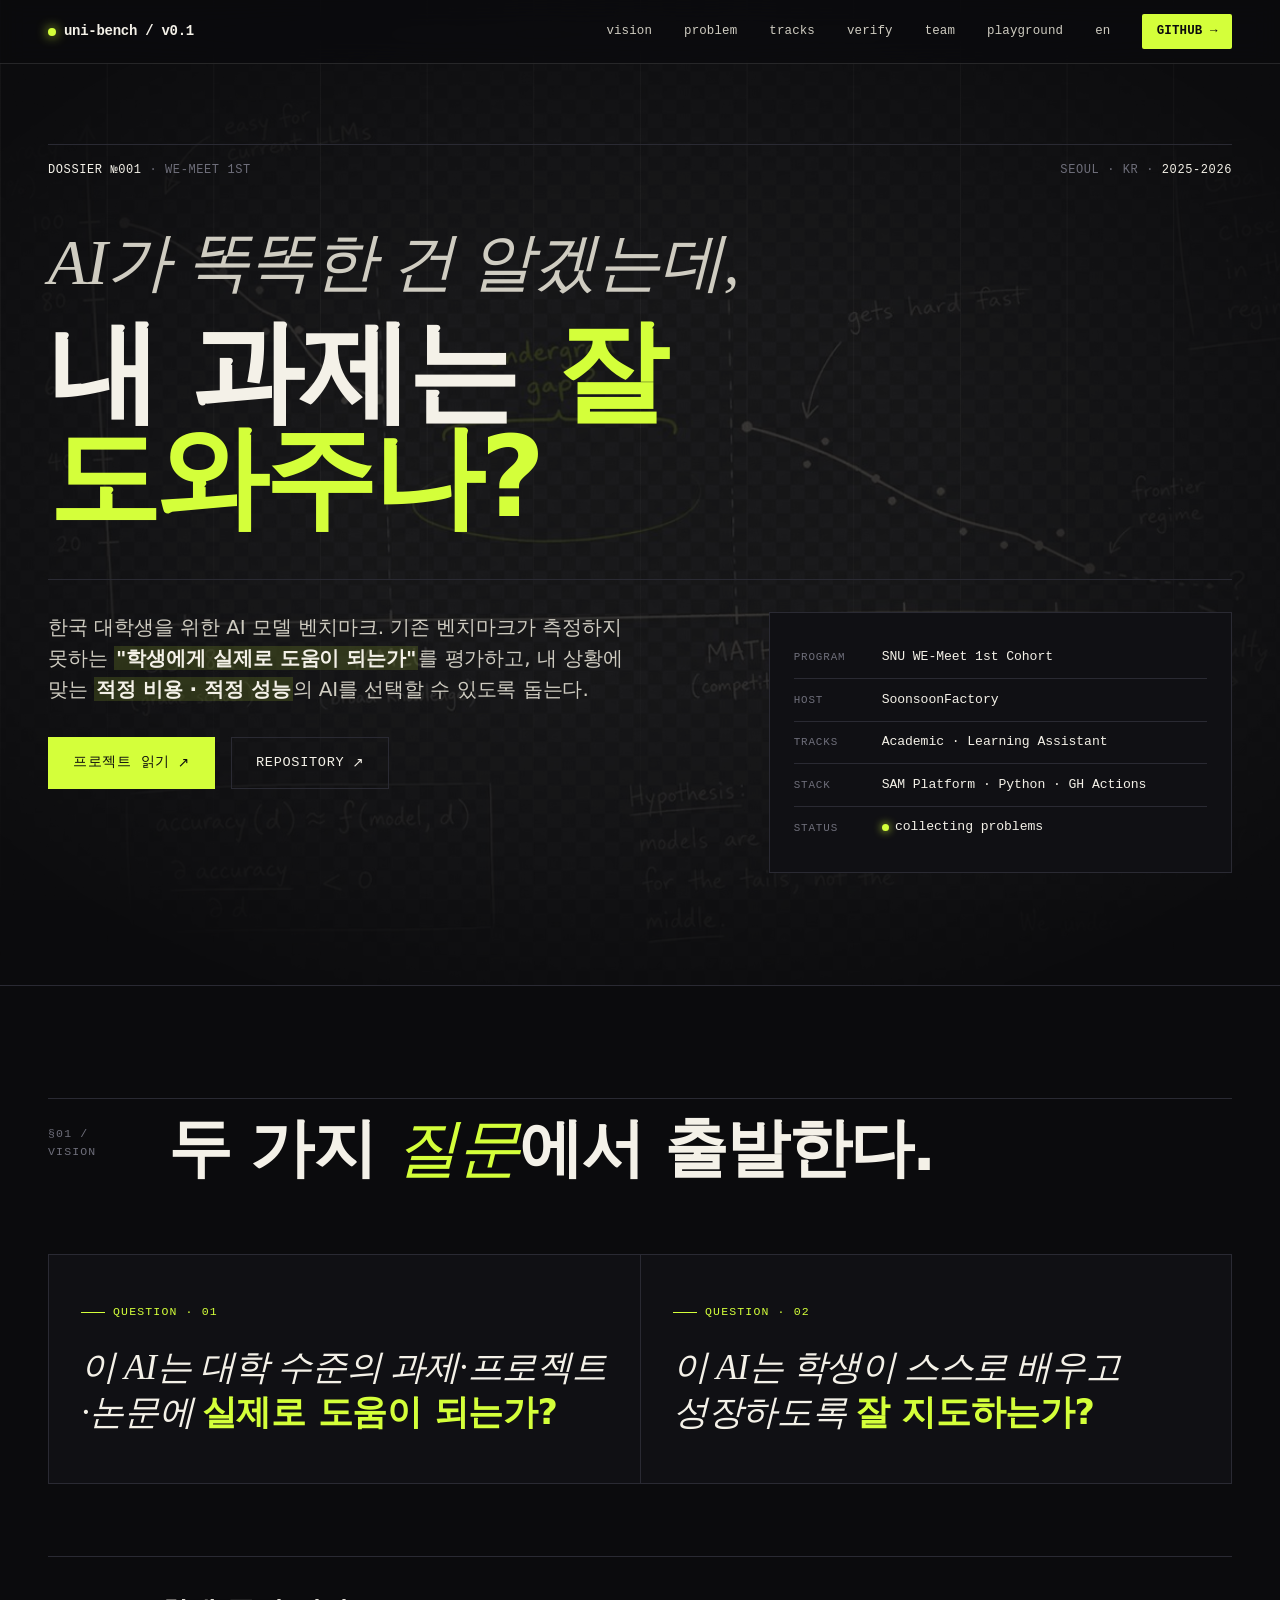
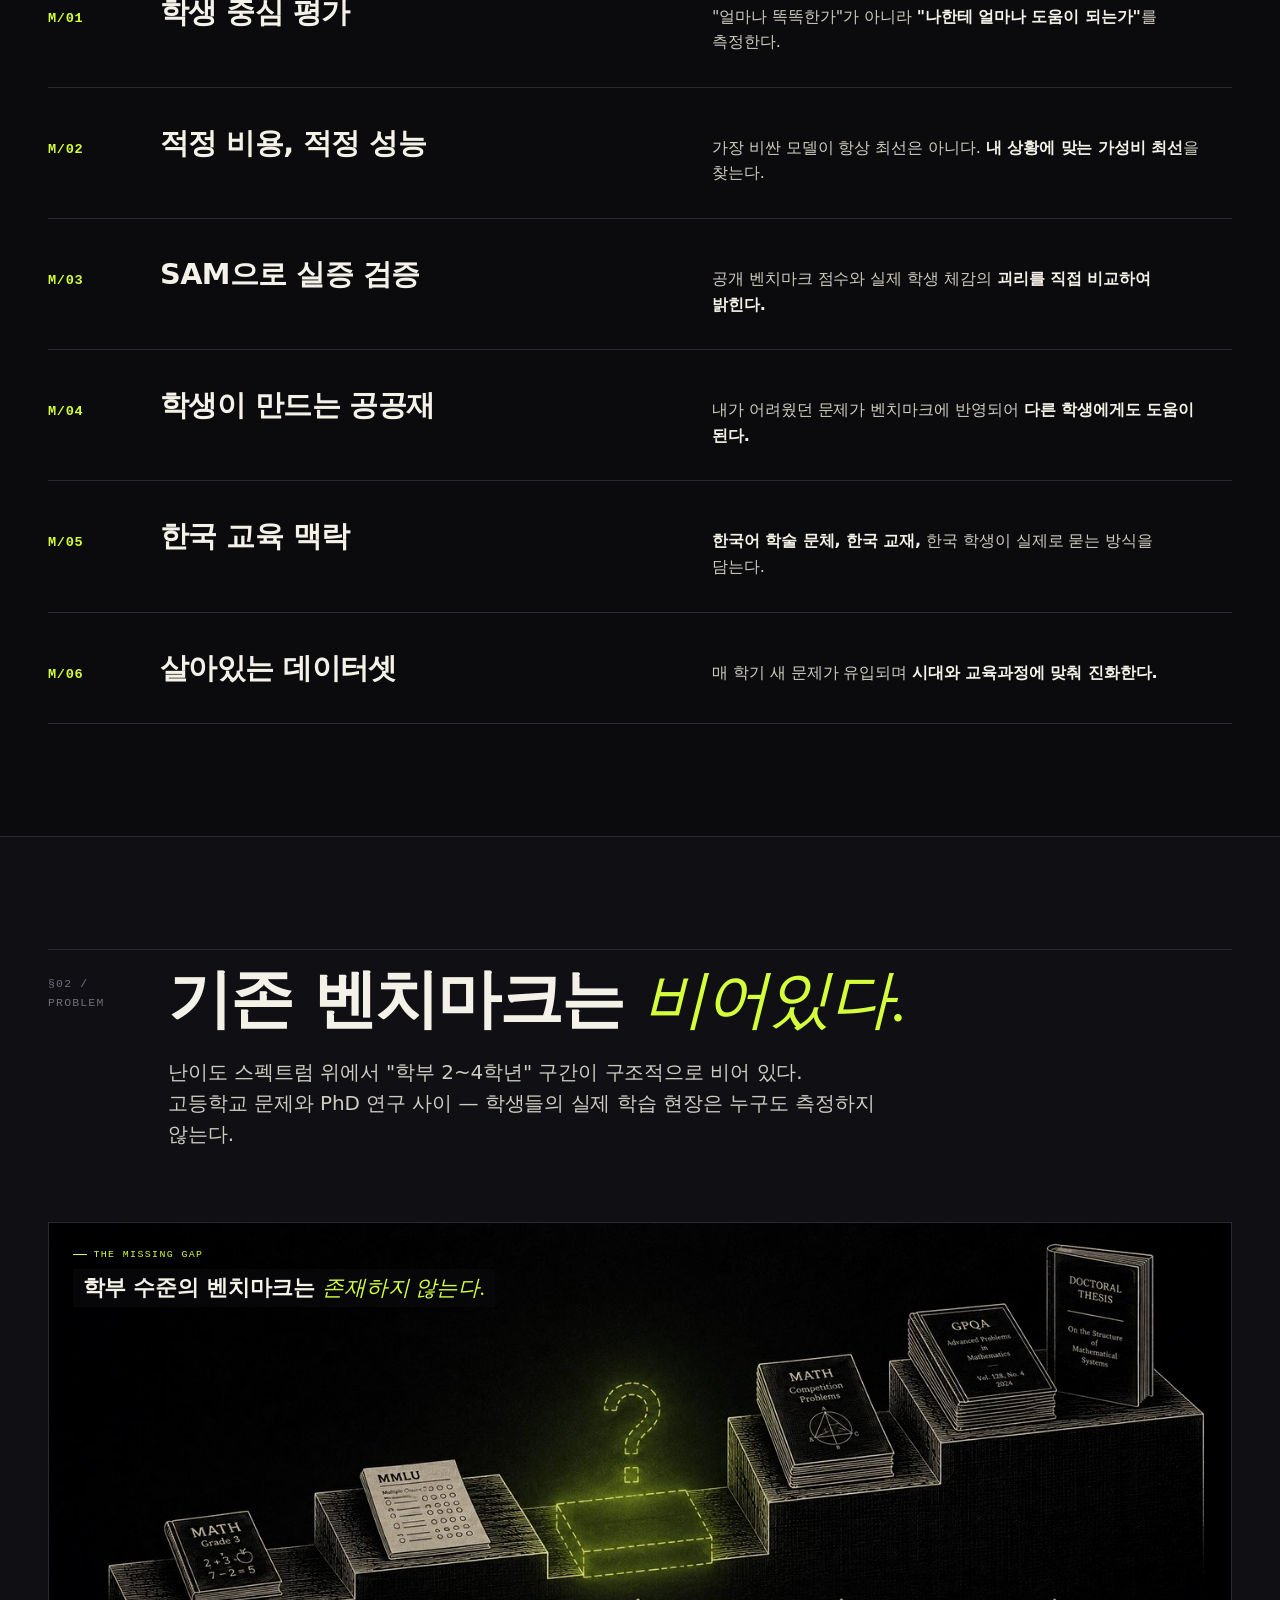
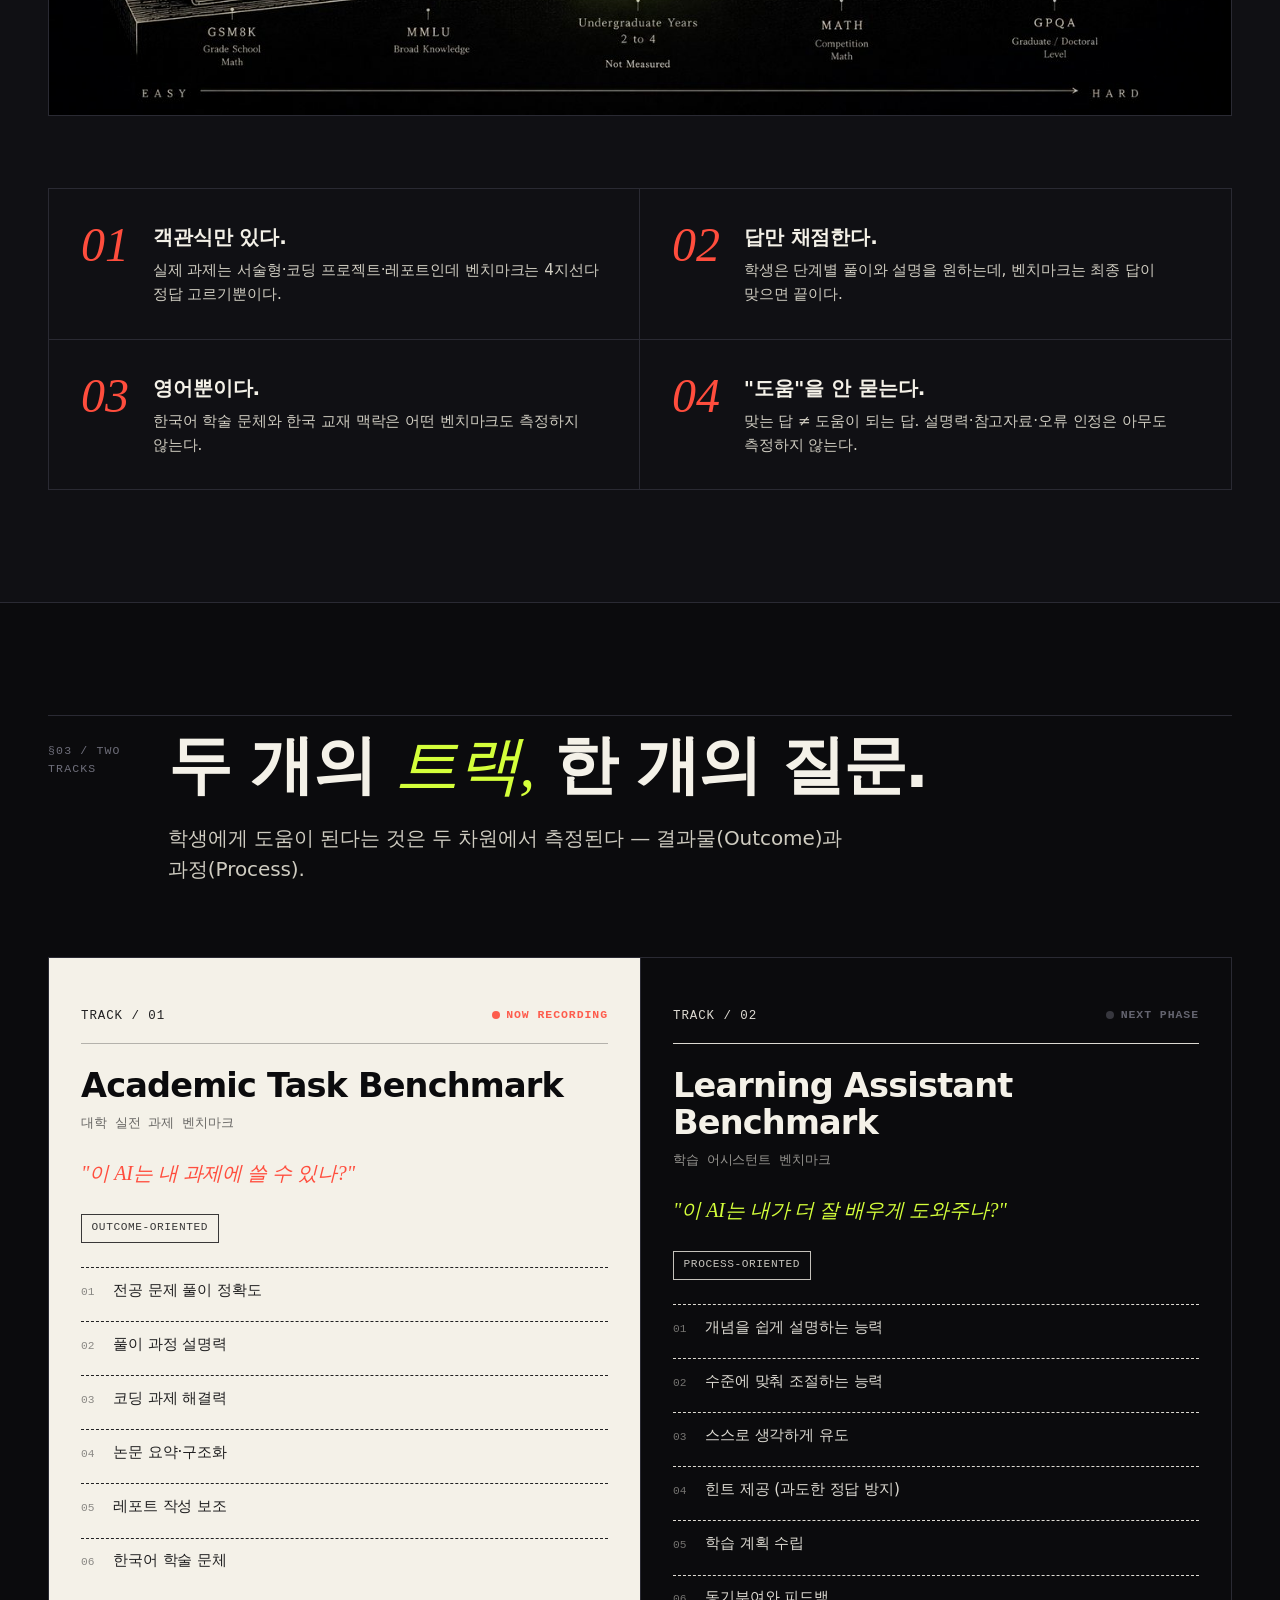
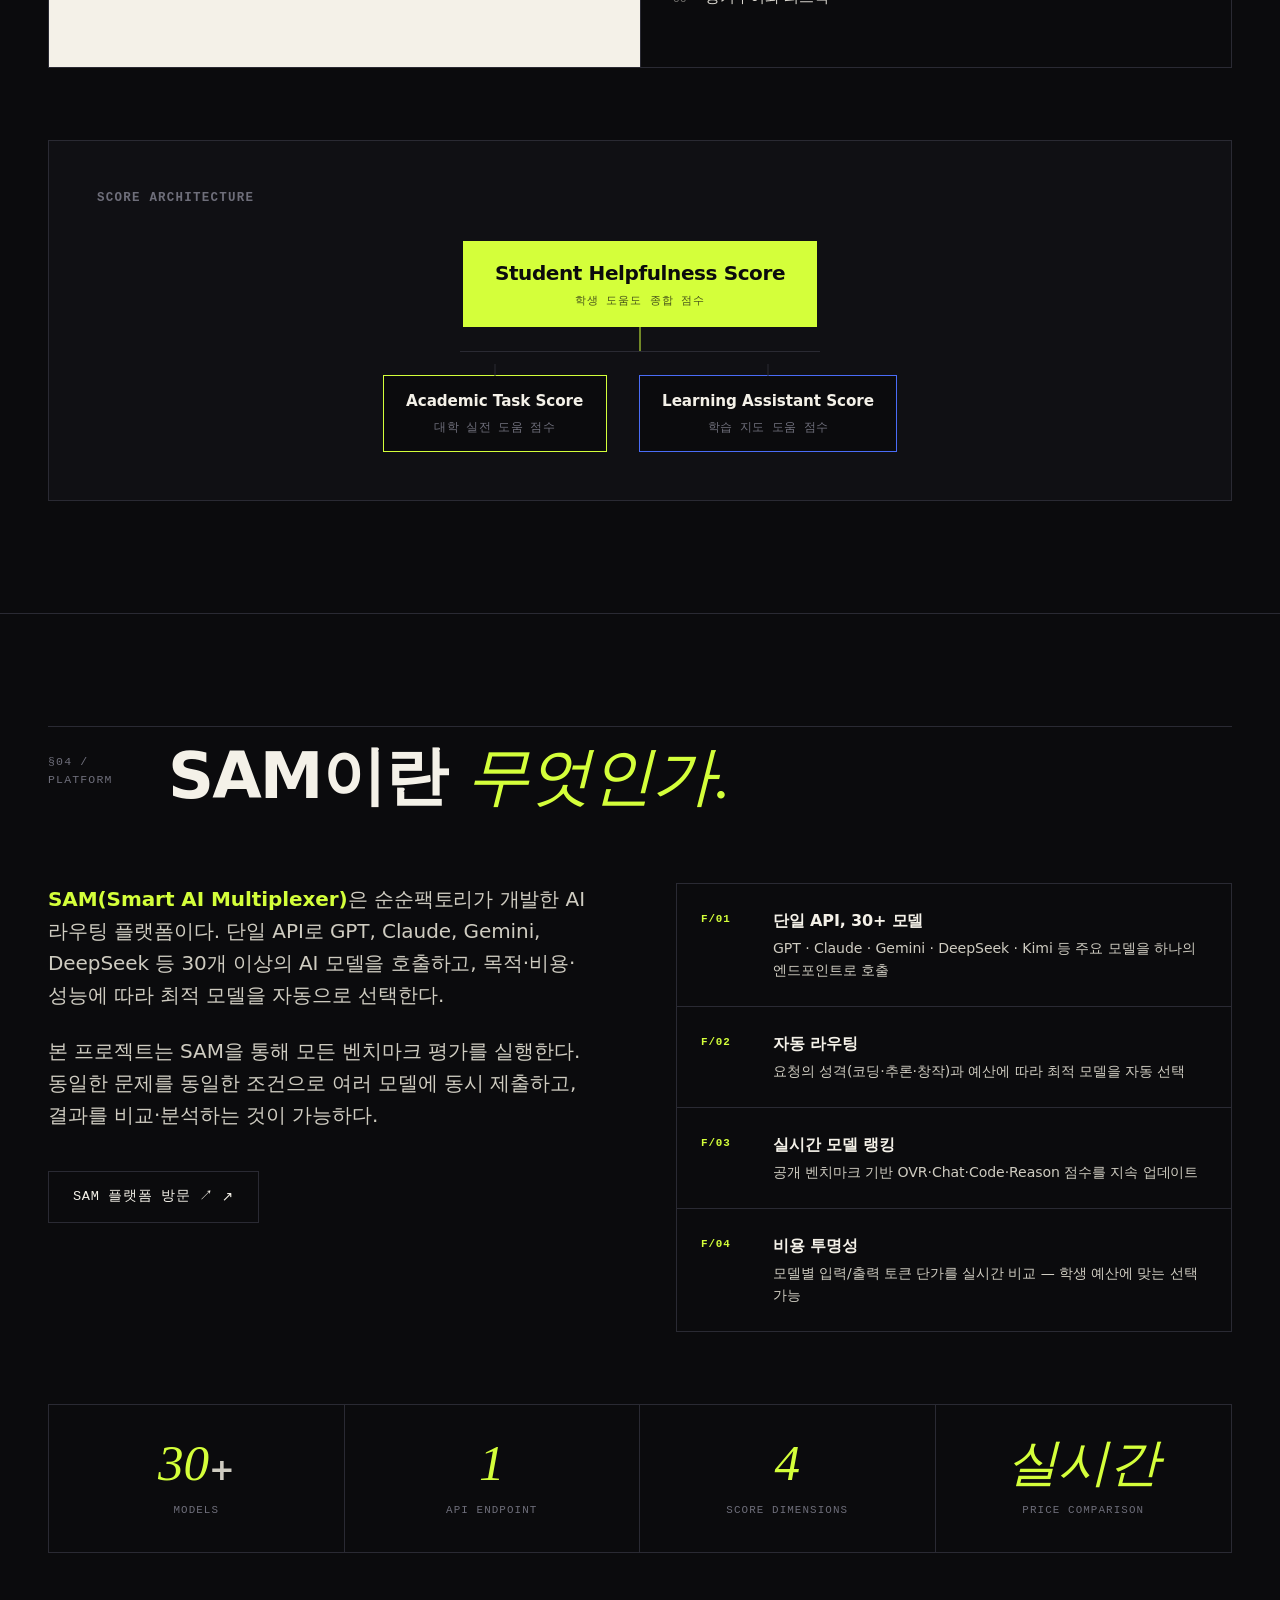
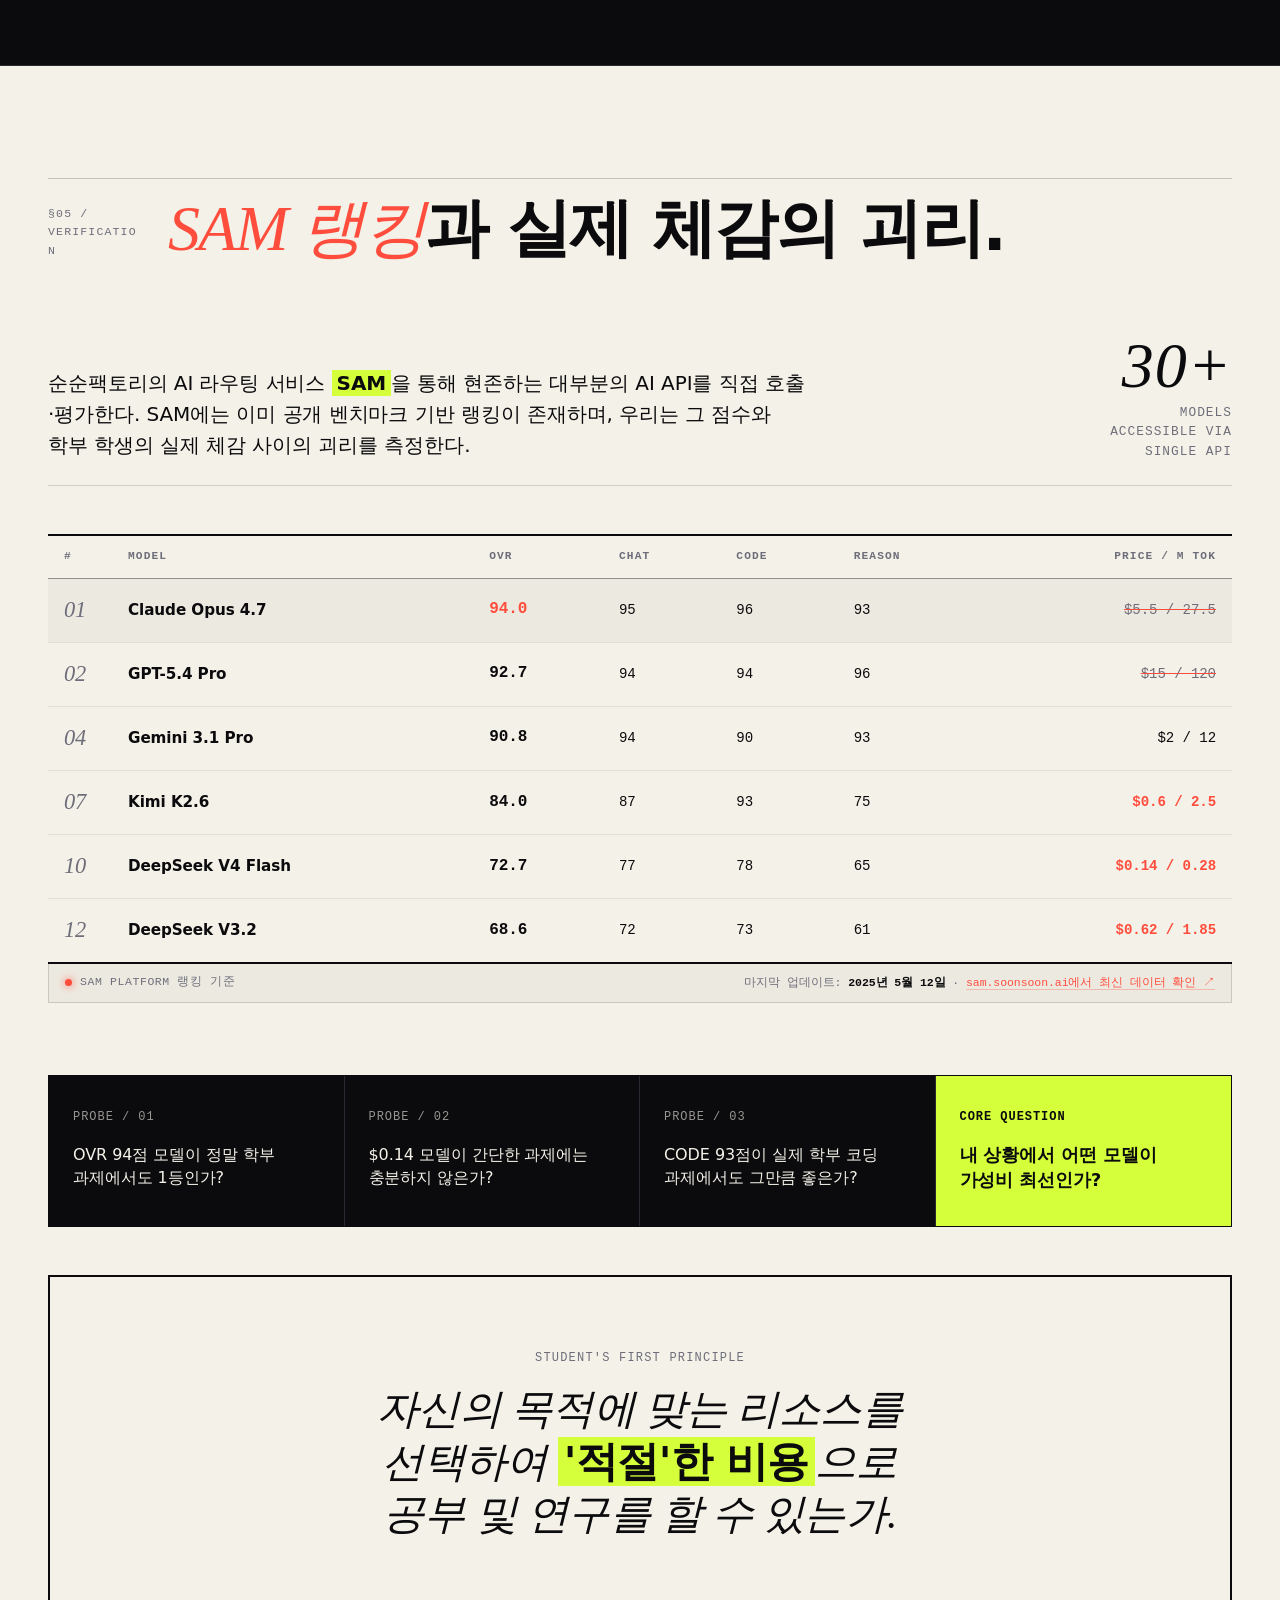
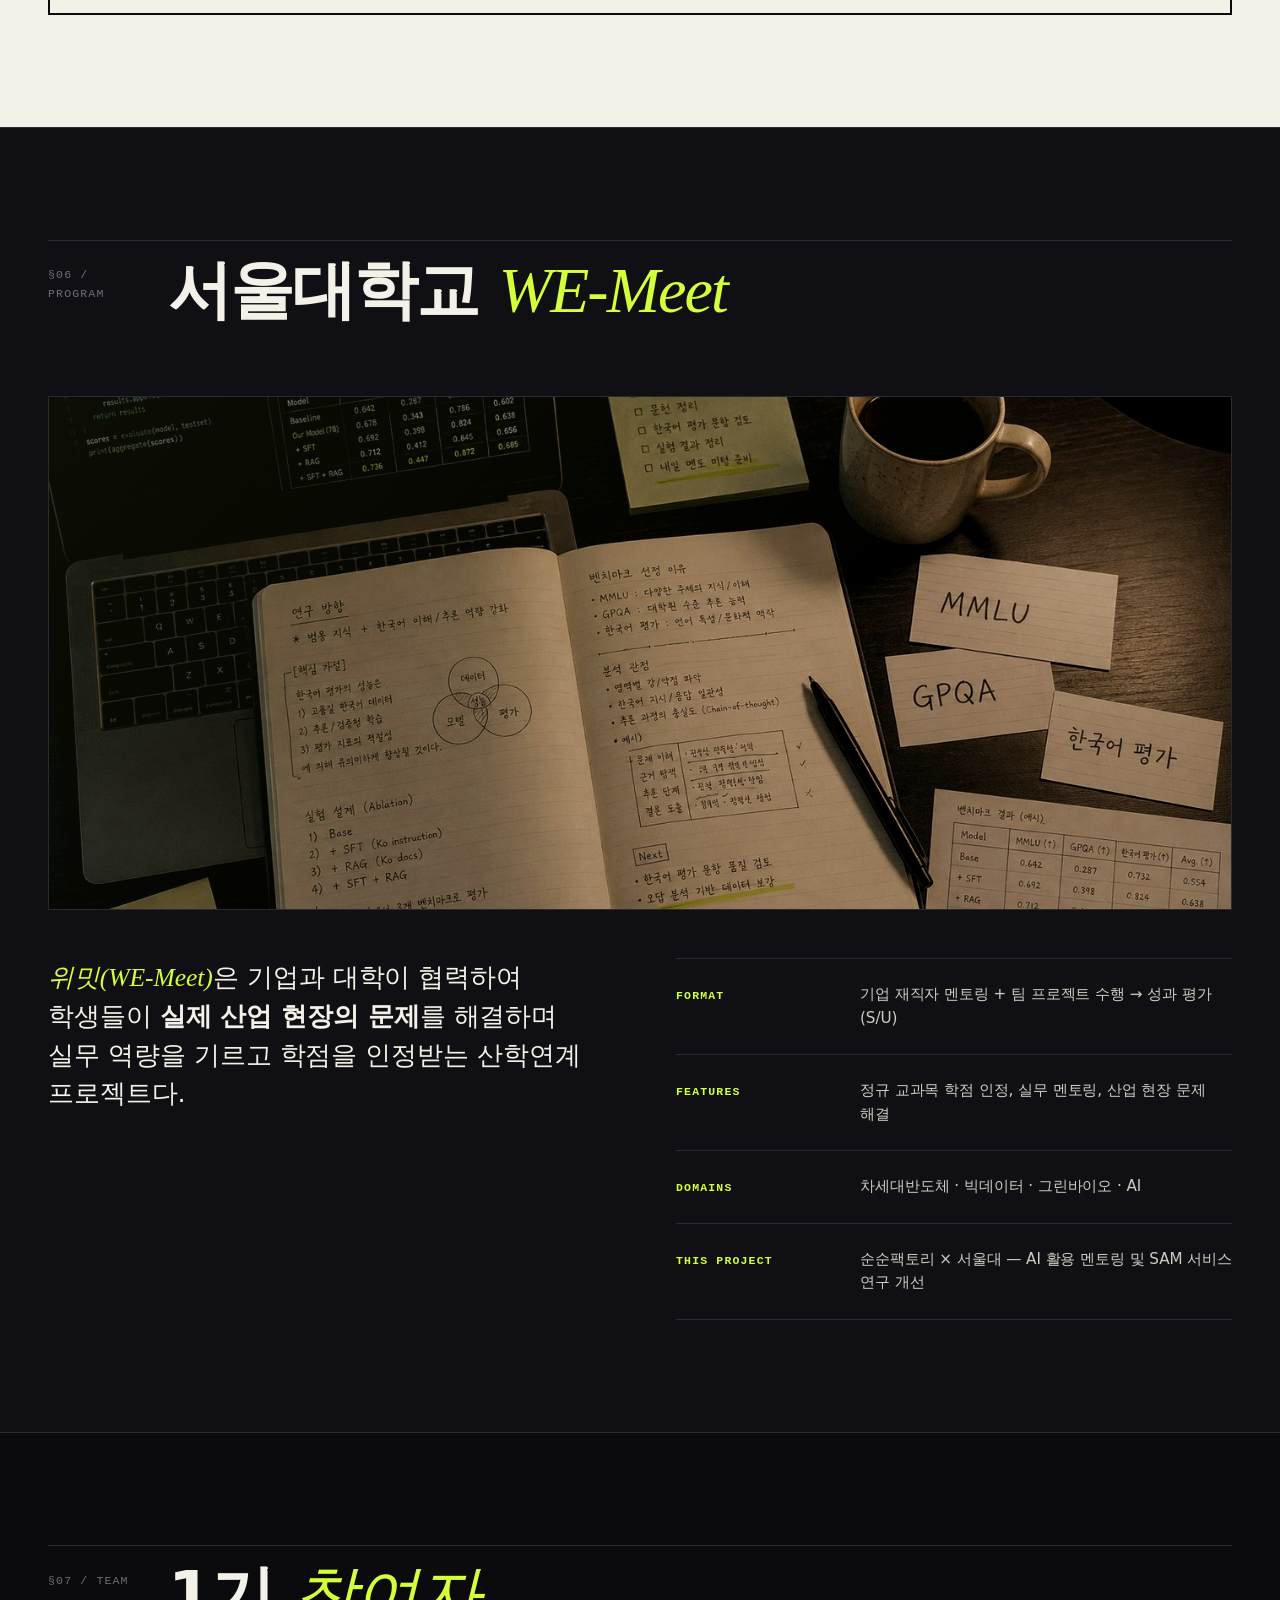
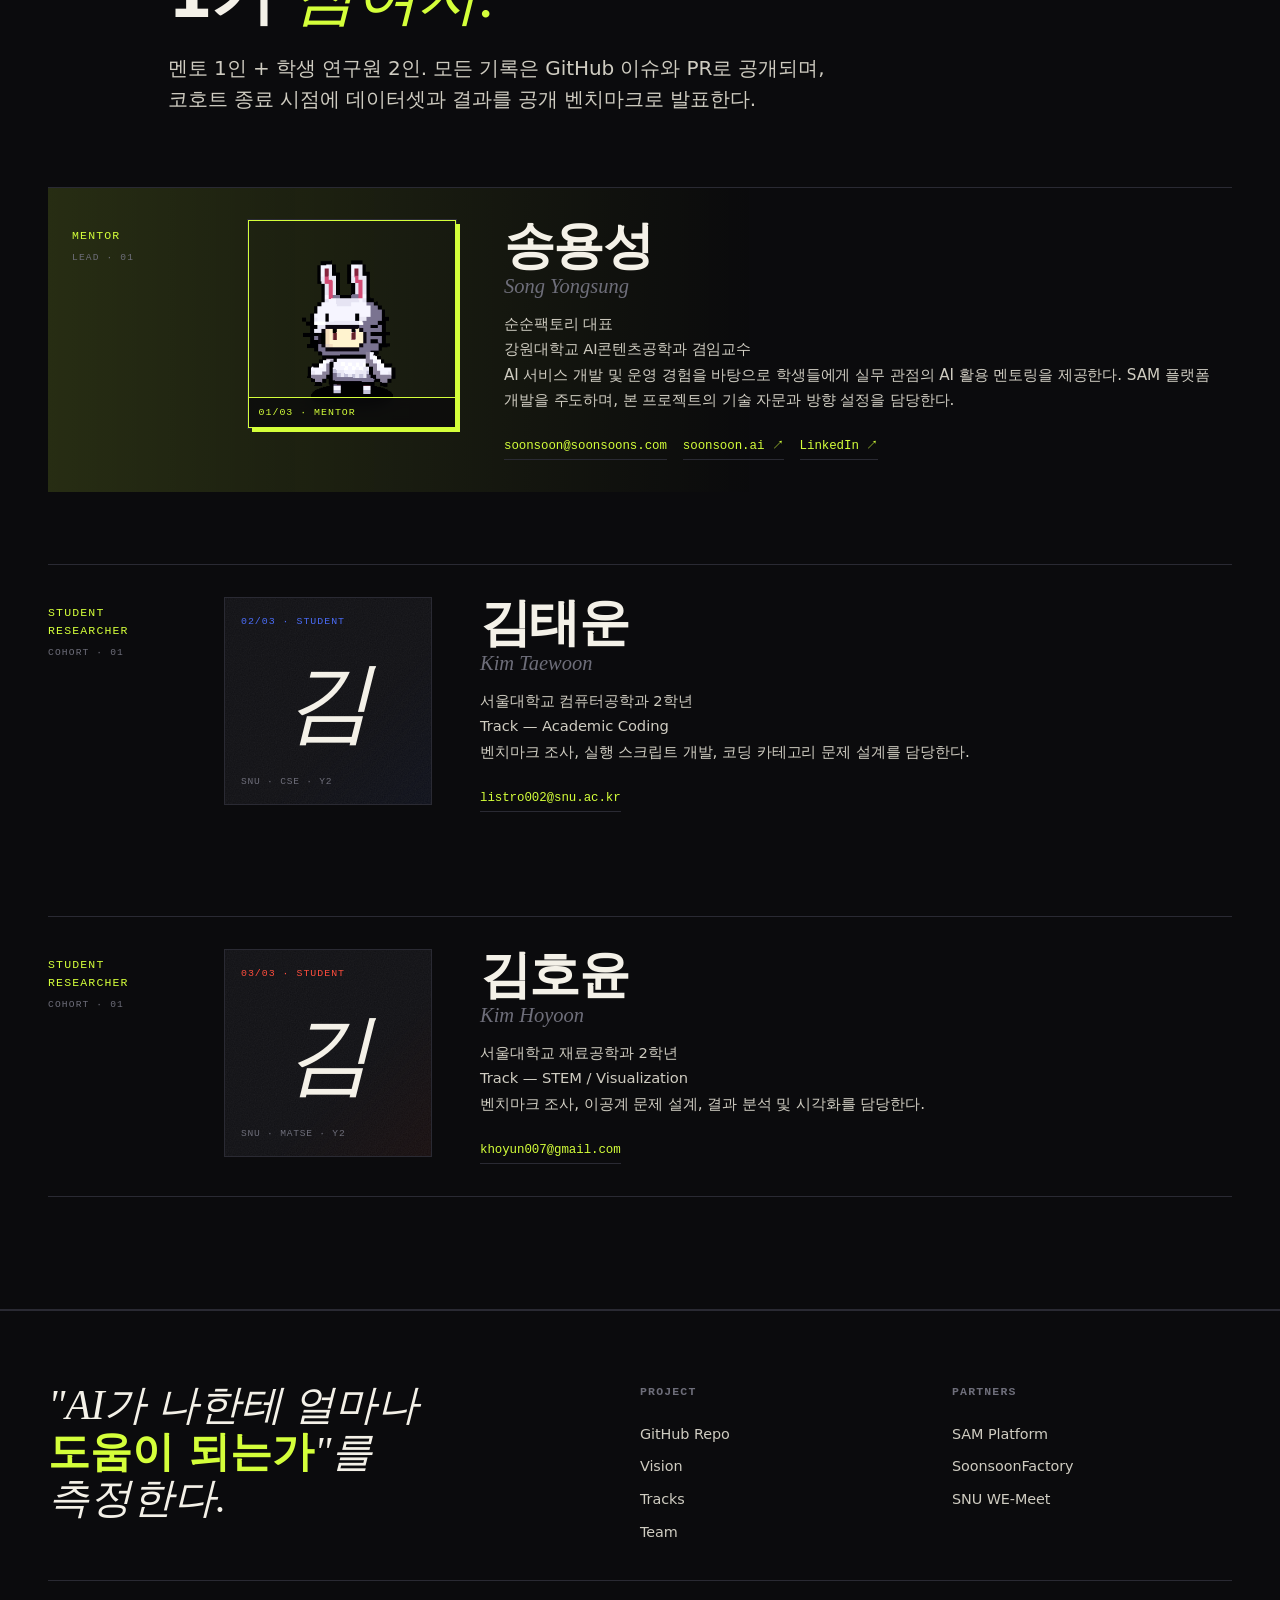
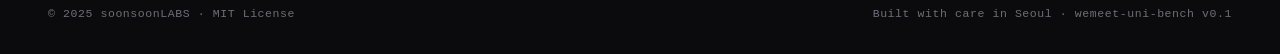
==== commit c458d78a: "feat(playground): add version history landing page - /playground/versions.html: timeline showing v0." ====
--- a/website/index.html
+++ b/website/index.html
@@ -39,7 +39,7 @@
         <a href="#tracks">tracks</a>
         <a href="#sam" class="nav-key">verify</a>
         <a href="#team">team</a>
-        <a href="playground/" class="nav-key">playground</a>
+        <a href="playground/versions.html" class="nav-key">playground</a>
         <a href="en.html">EN</a>
         <a href="https://github.com/soonsoonLABS/wemeet-uni-bench" target="_blank" rel="noopener" class="nav-cta">GITHUB →</a>
       </div>
--- a/website/style.css
+++ b/website/style.css
@@ -163,7 +163,7 @@
   font-weight: 700;
   text-transform: uppercase;
 }
-.nav-links .nav-cta:hover { background: var(--paper); }
+.nav-links .nav-cta:hover { background: var(--paper); color: var(--ink); }
 
 /* --- Hero --------------------------------------------------------------- */
 .hero {
@@ -316,7 +316,7 @@
   color: var(--ink);
   border-color: var(--lime);
 }
-.btn-primary:hover { background: var(--paper); border-color: var(--paper); }
+.btn-primary:hover { background: var(--paper); border-color: var(--paper); color: var(--ink) !important; }
 .btn-ghost {
   color: var(--paper);
   border-color: var(--rule);
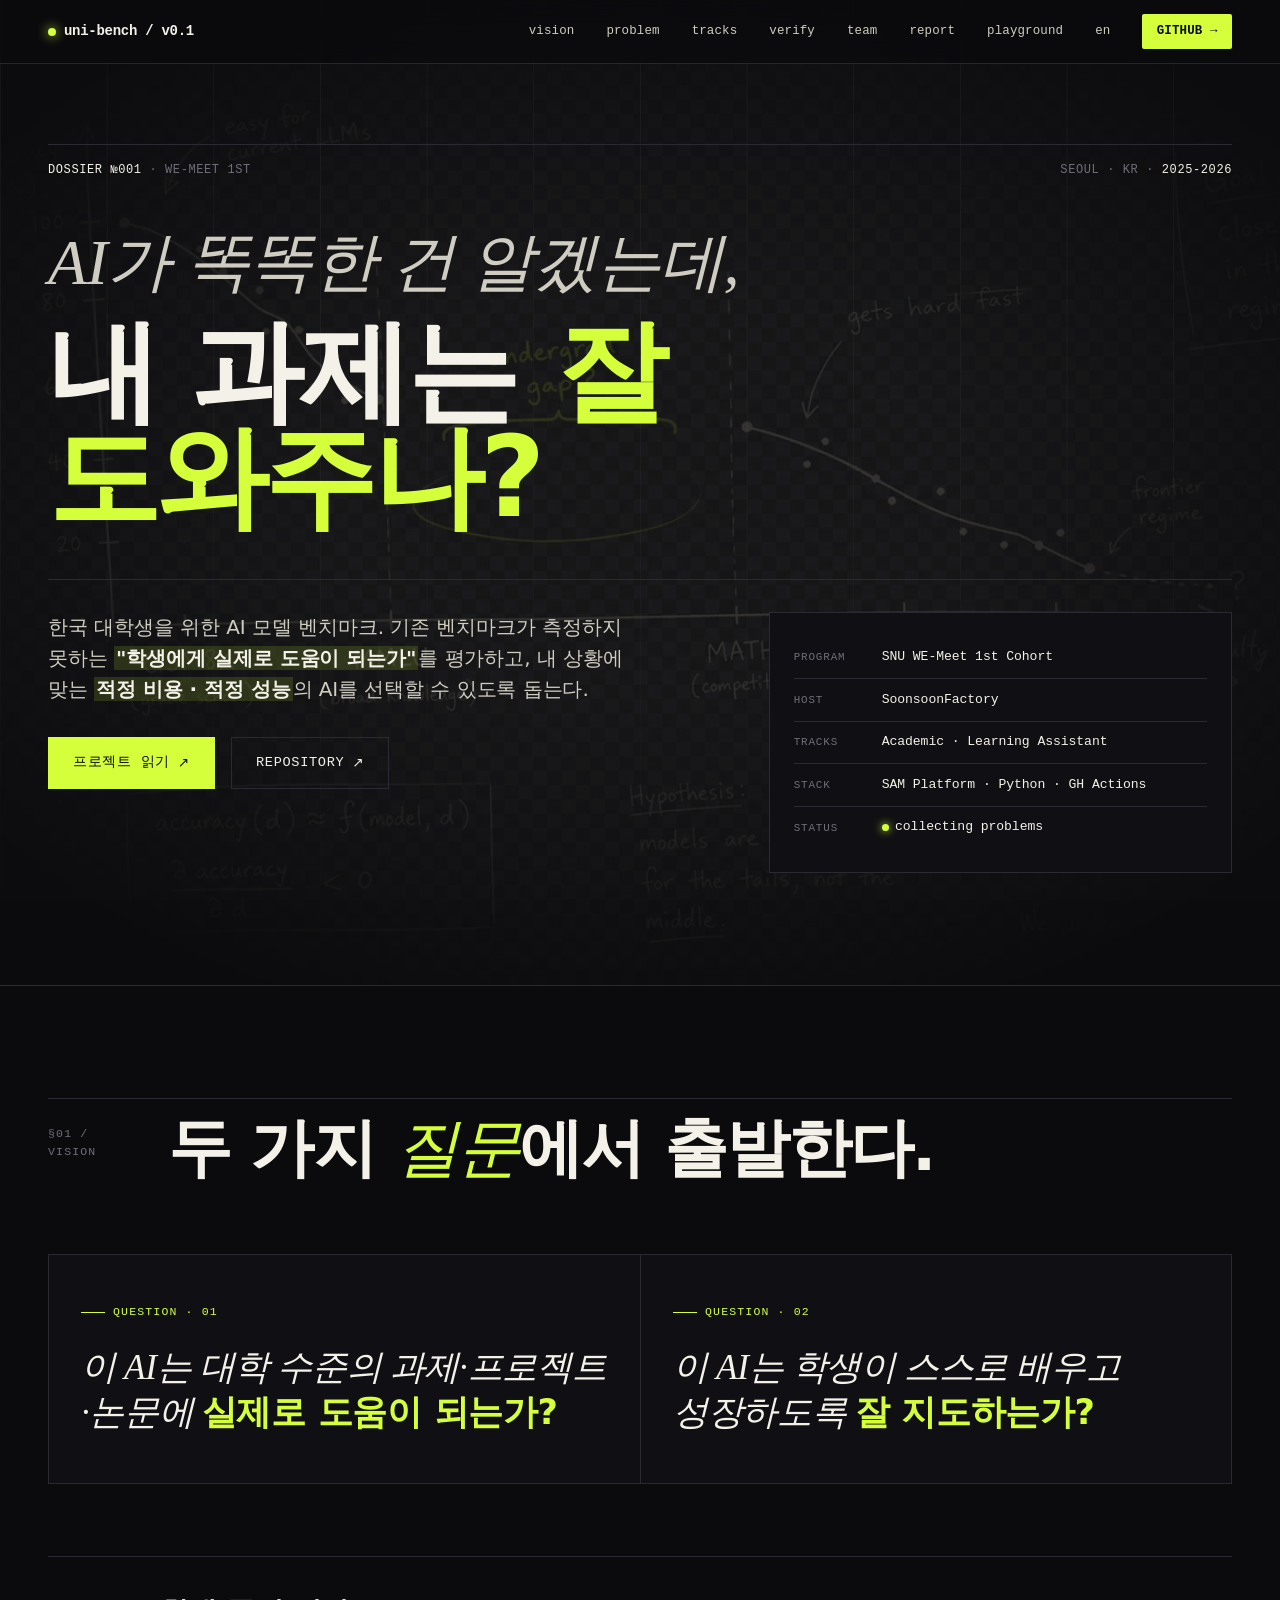
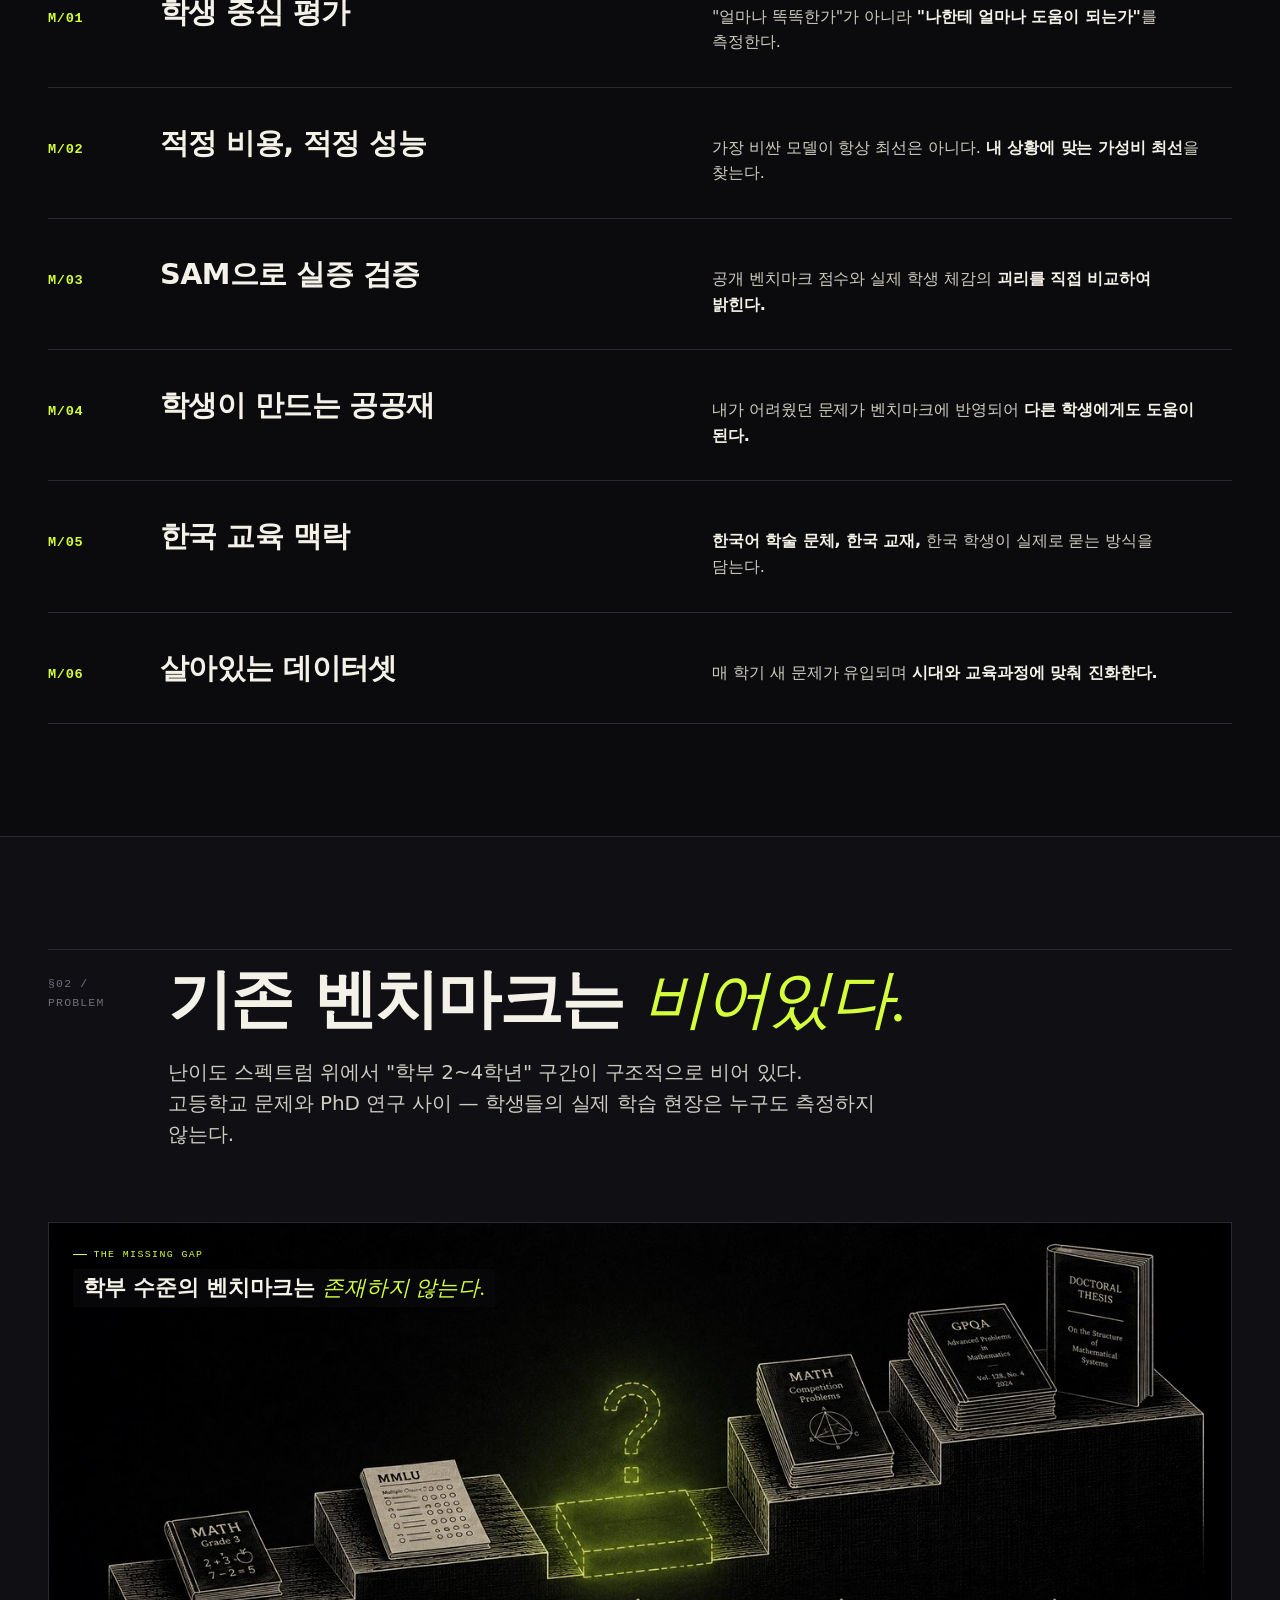
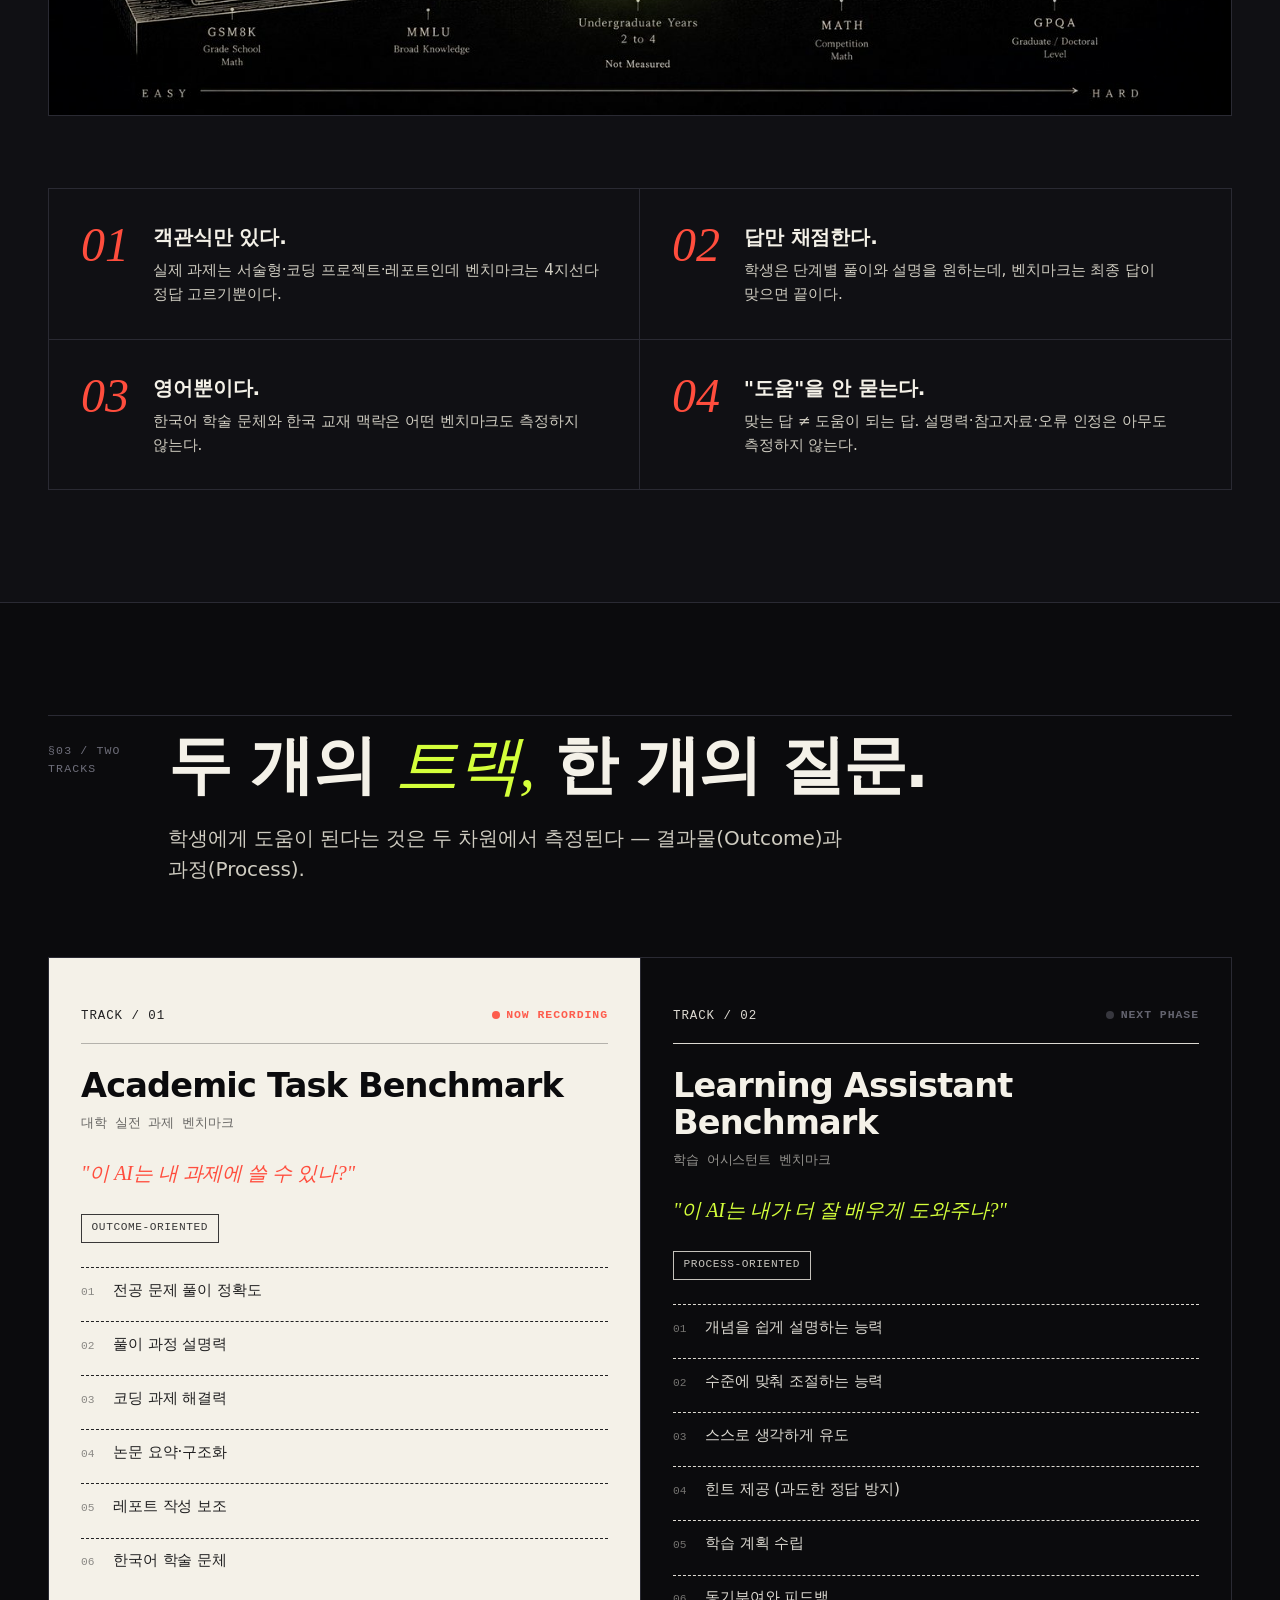
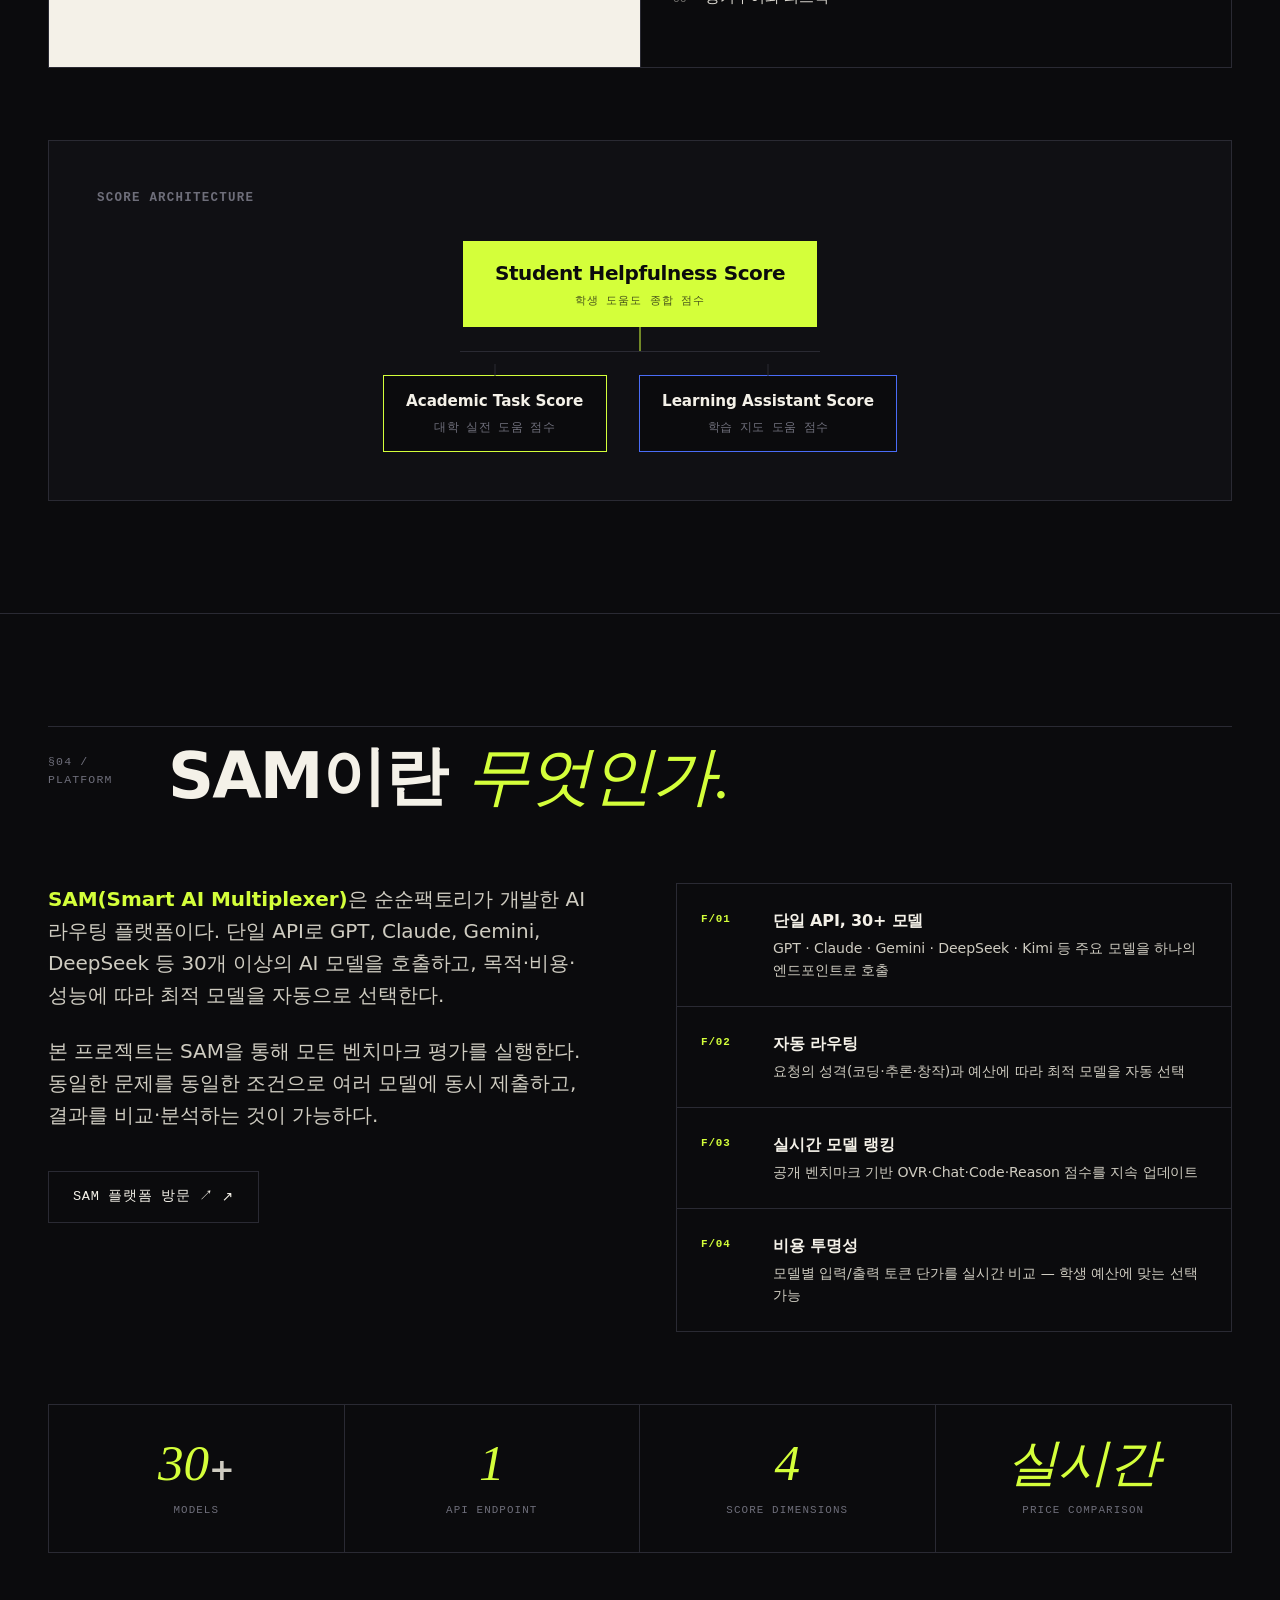
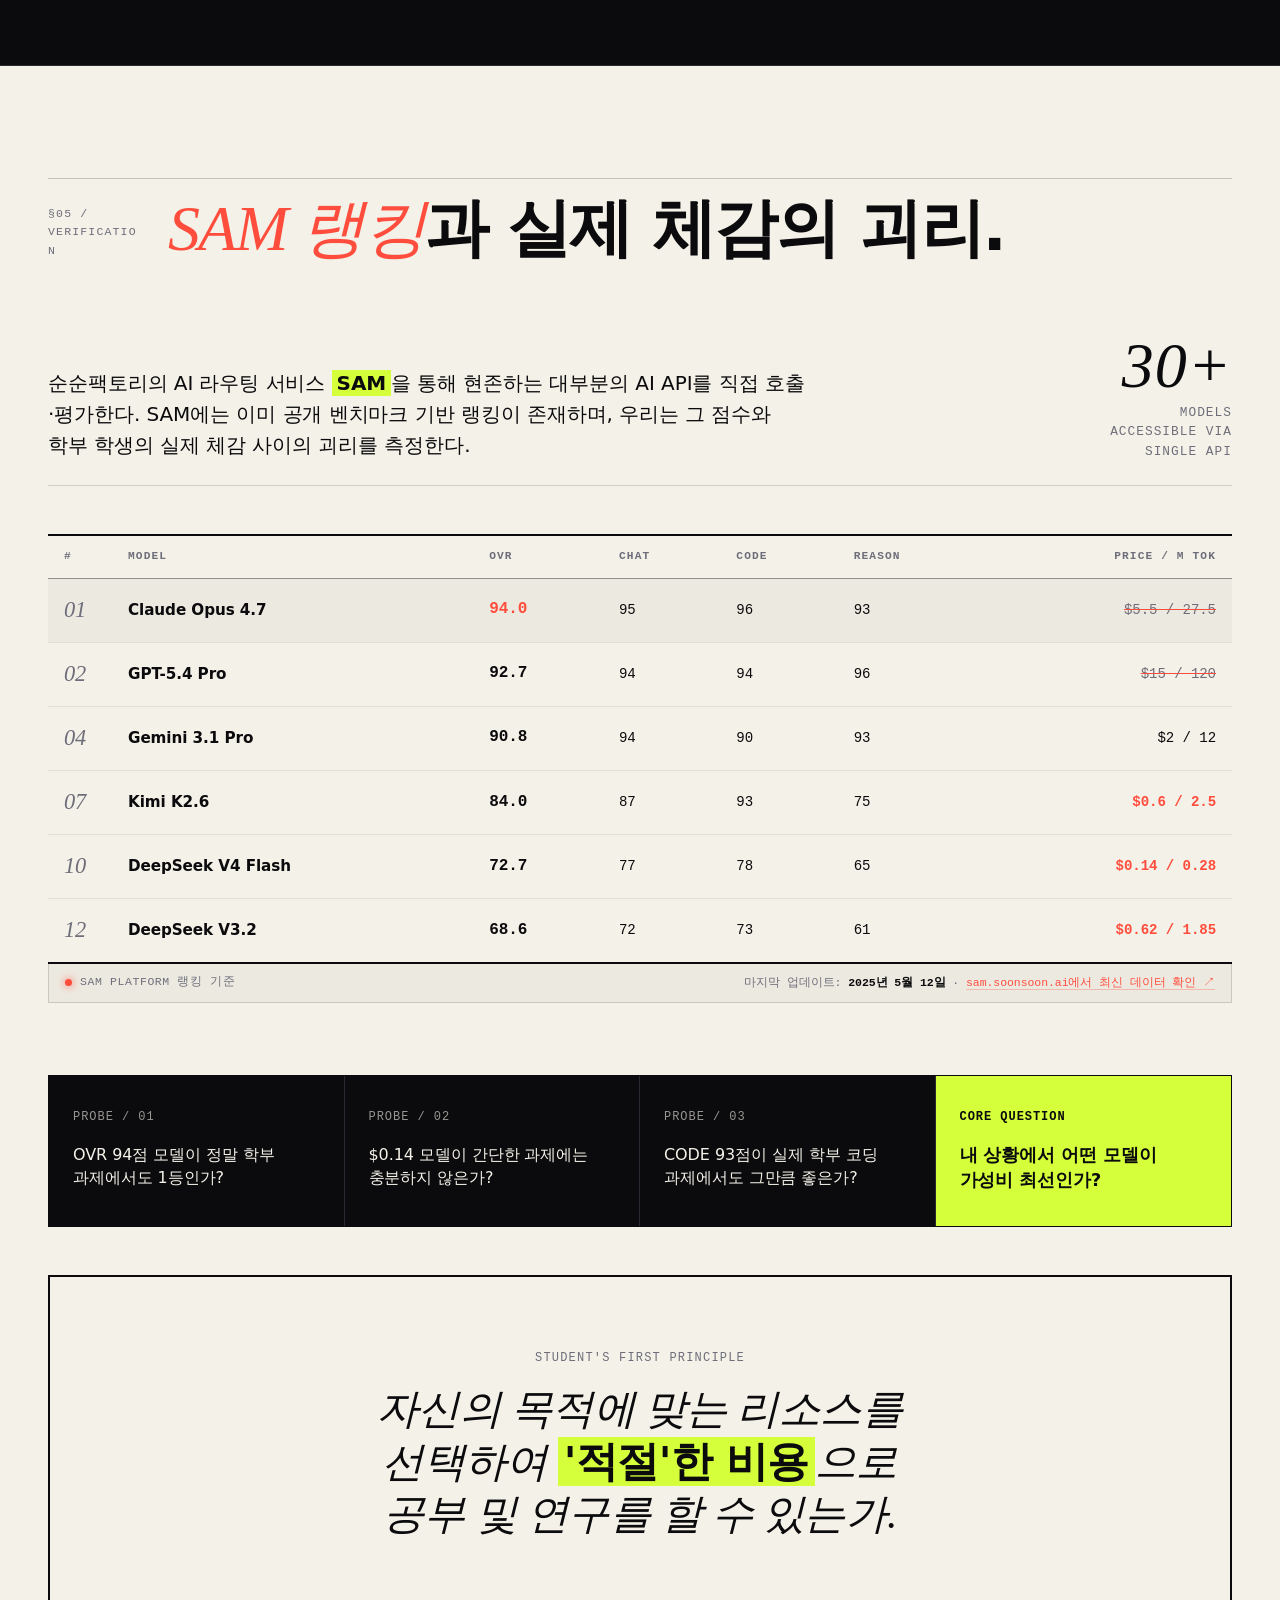
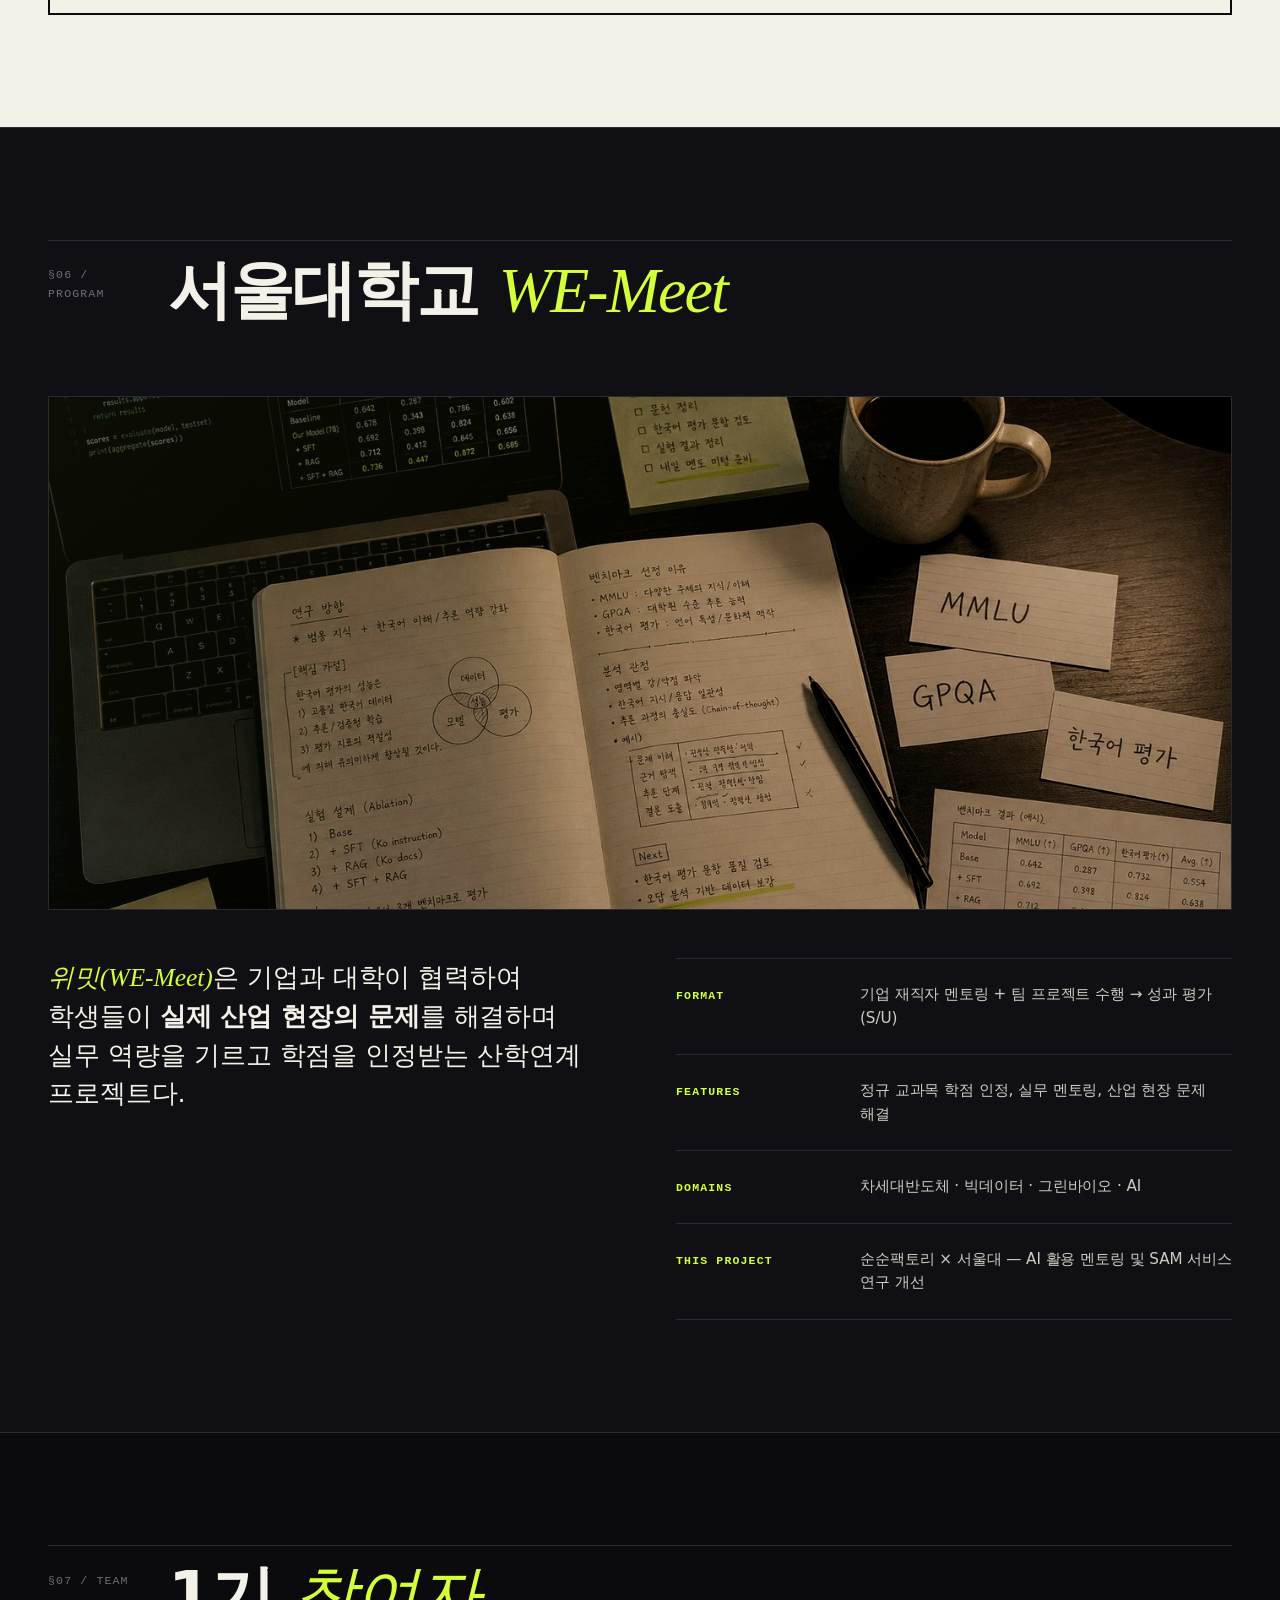
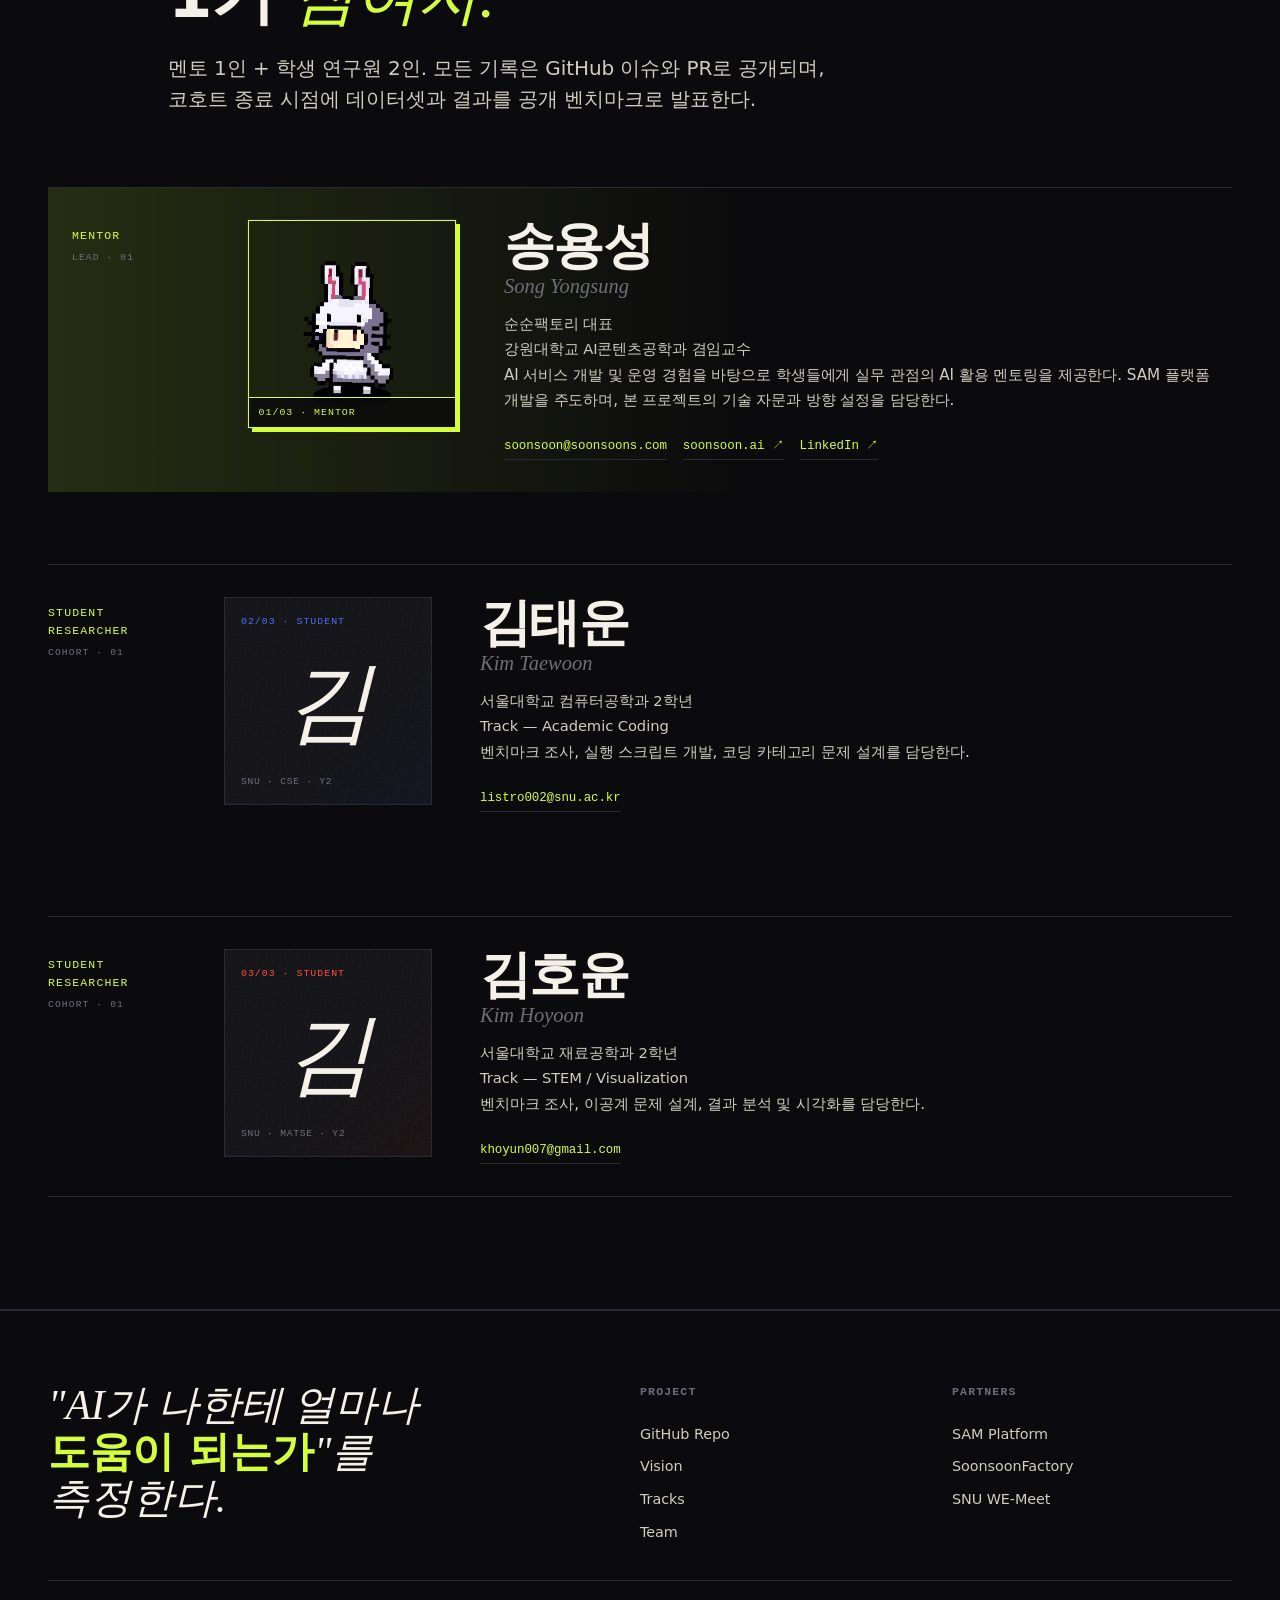
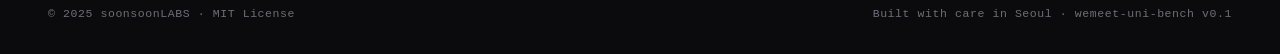
==== commit f79f6cee: "feat(week2): comprehensive report + Hoyoon ochem_001 + slide updates Hoyoon student additions: - Add" ====
--- a/website/index.html
+++ b/website/index.html
@@ -39,6 +39,7 @@
         <a href="#tracks">tracks</a>
         <a href="#sam" class="nav-key">verify</a>
         <a href="#team">team</a>
+        <a href="reports/week2/" class="nav-key">report</a>
         <a href="playground/versions.html" class="nav-key">playground</a>
         <a href="en.html">EN</a>
         <a href="https://github.com/soonsoonLABS/wemeet-uni-bench" target="_blank" rel="noopener" class="nav-cta">GITHUB →</a>
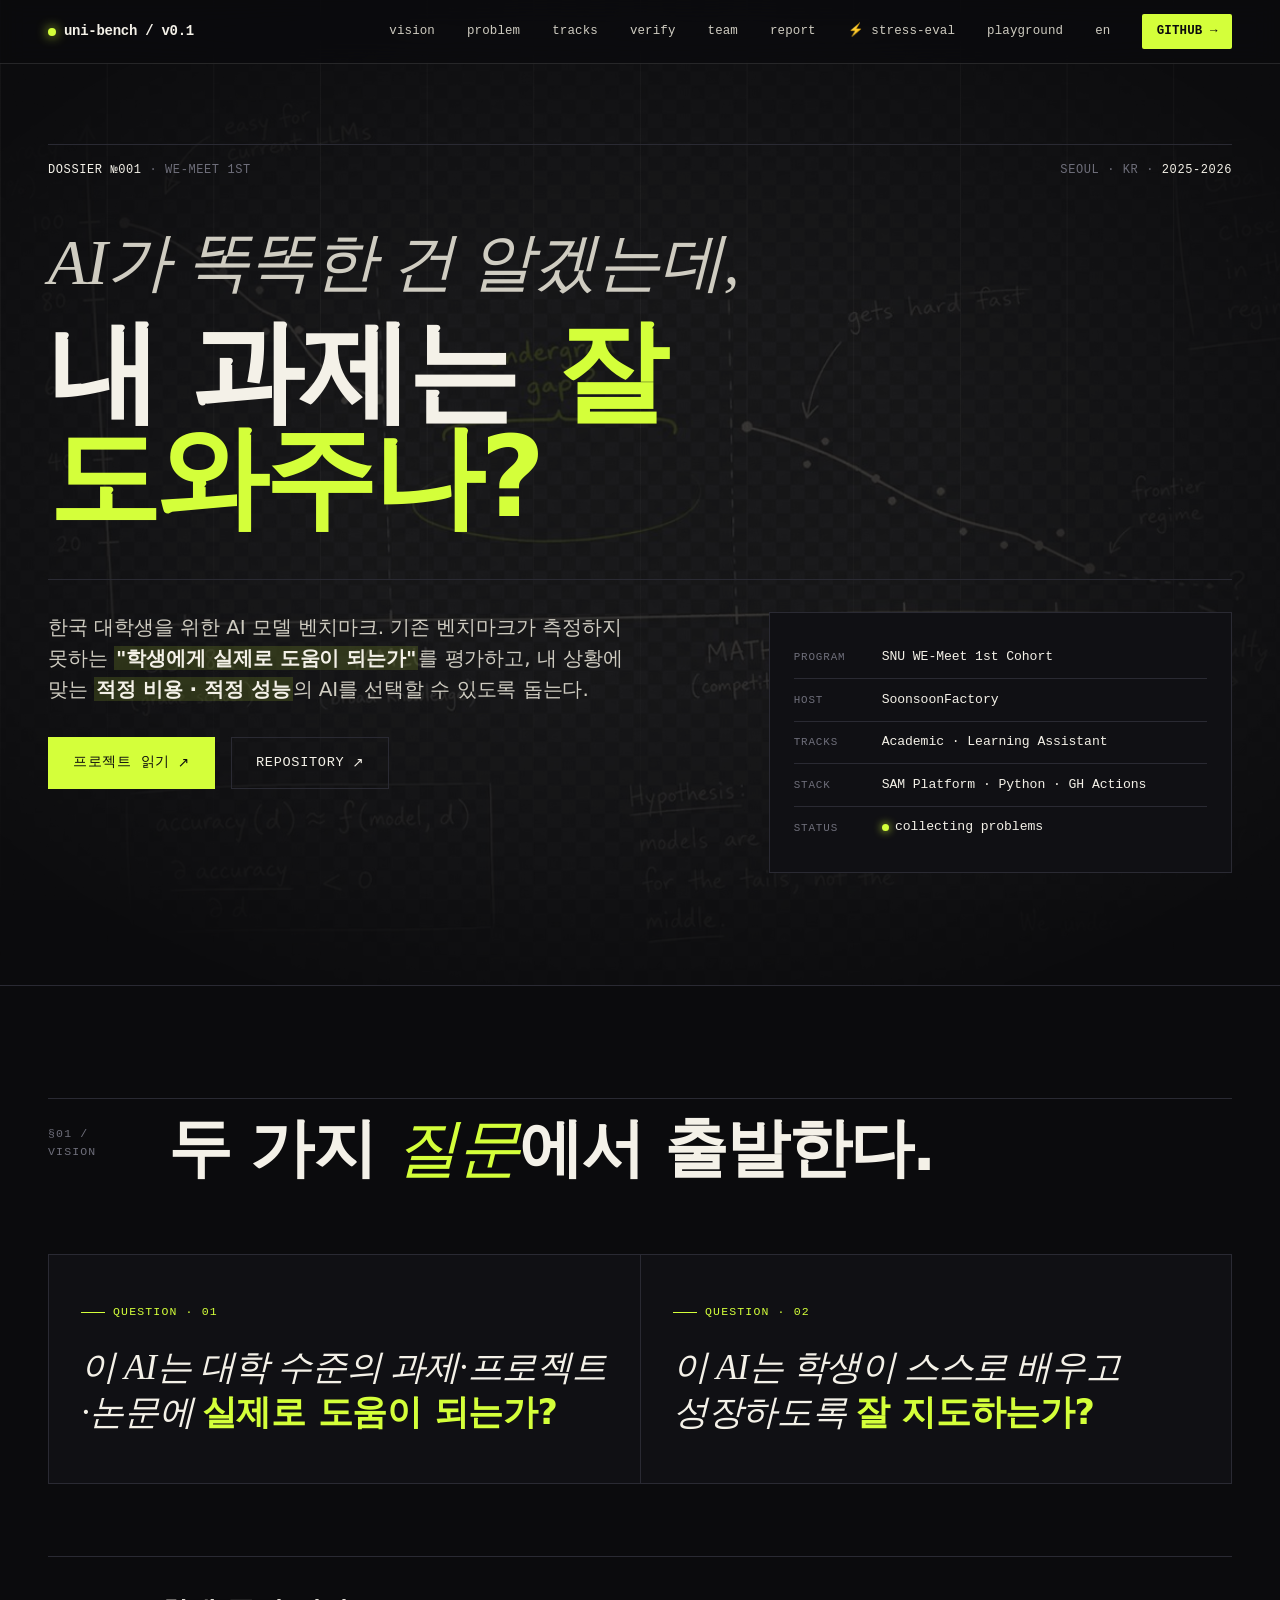
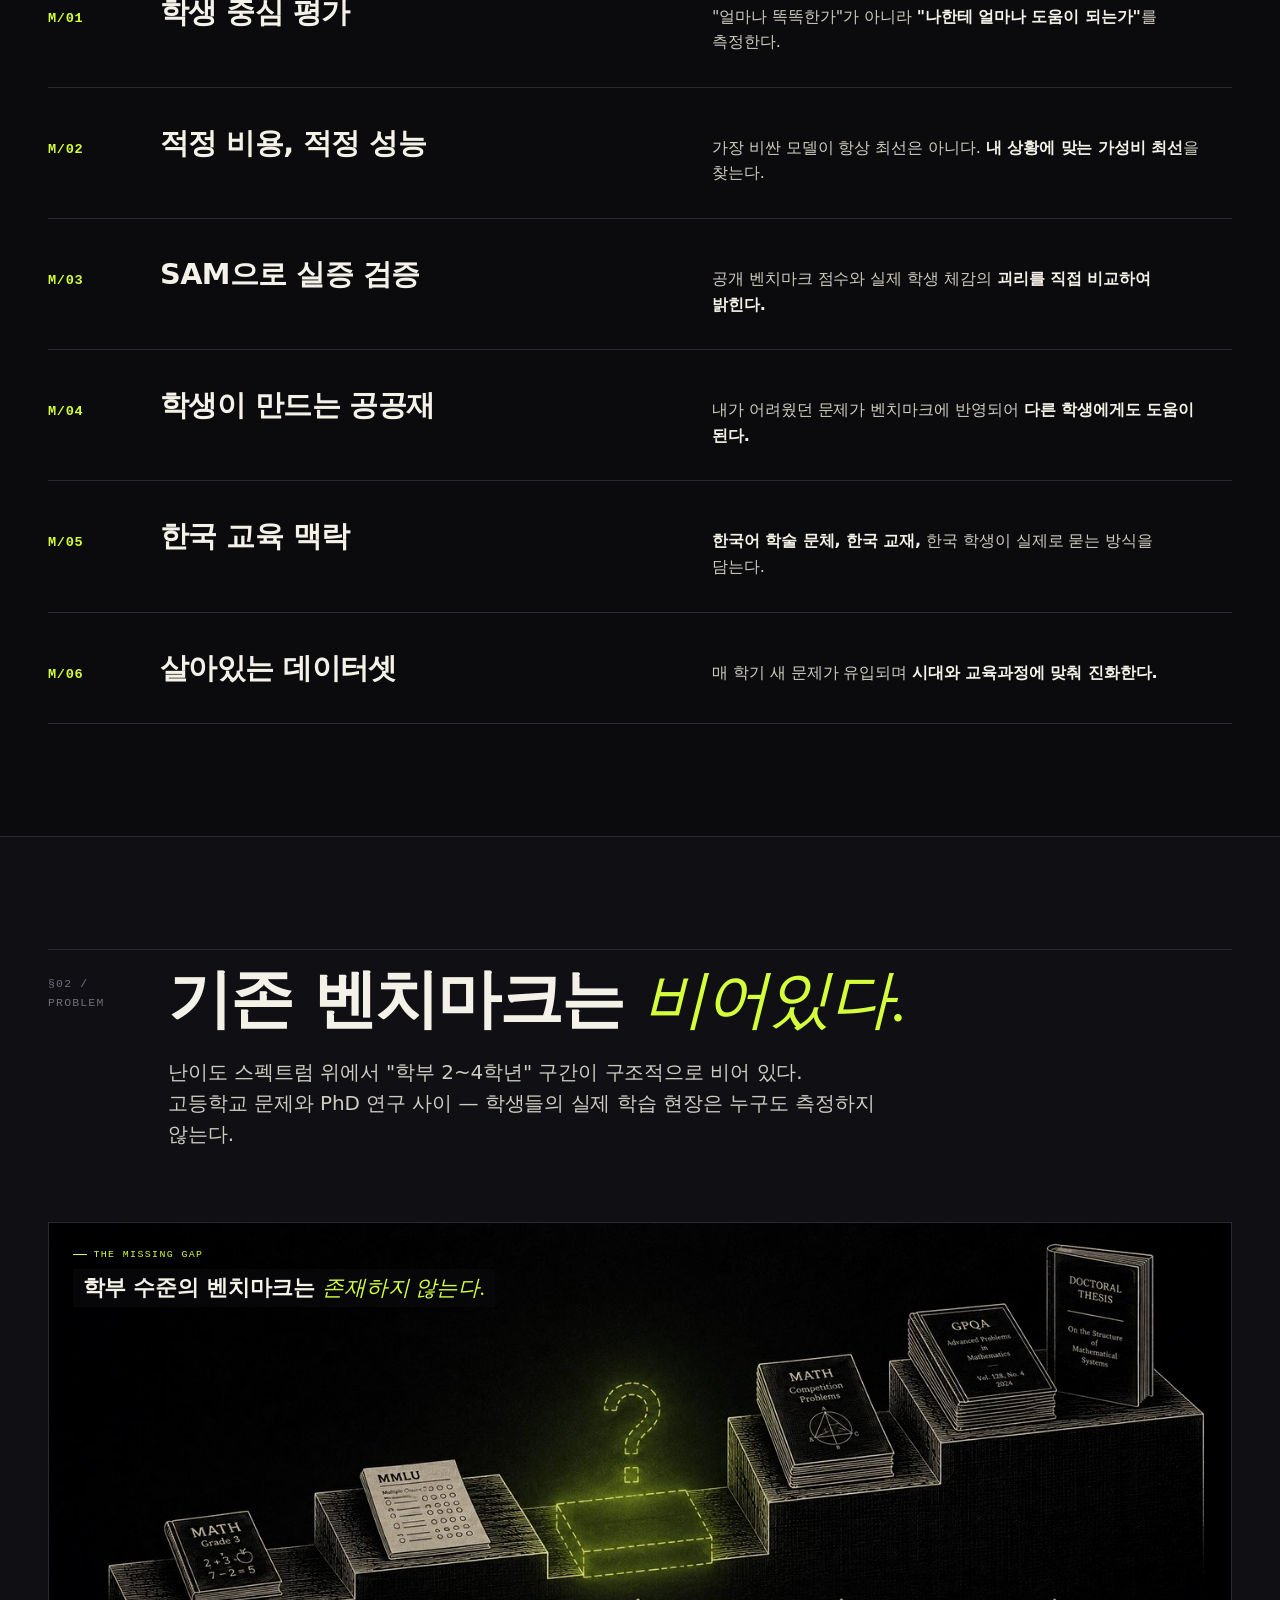
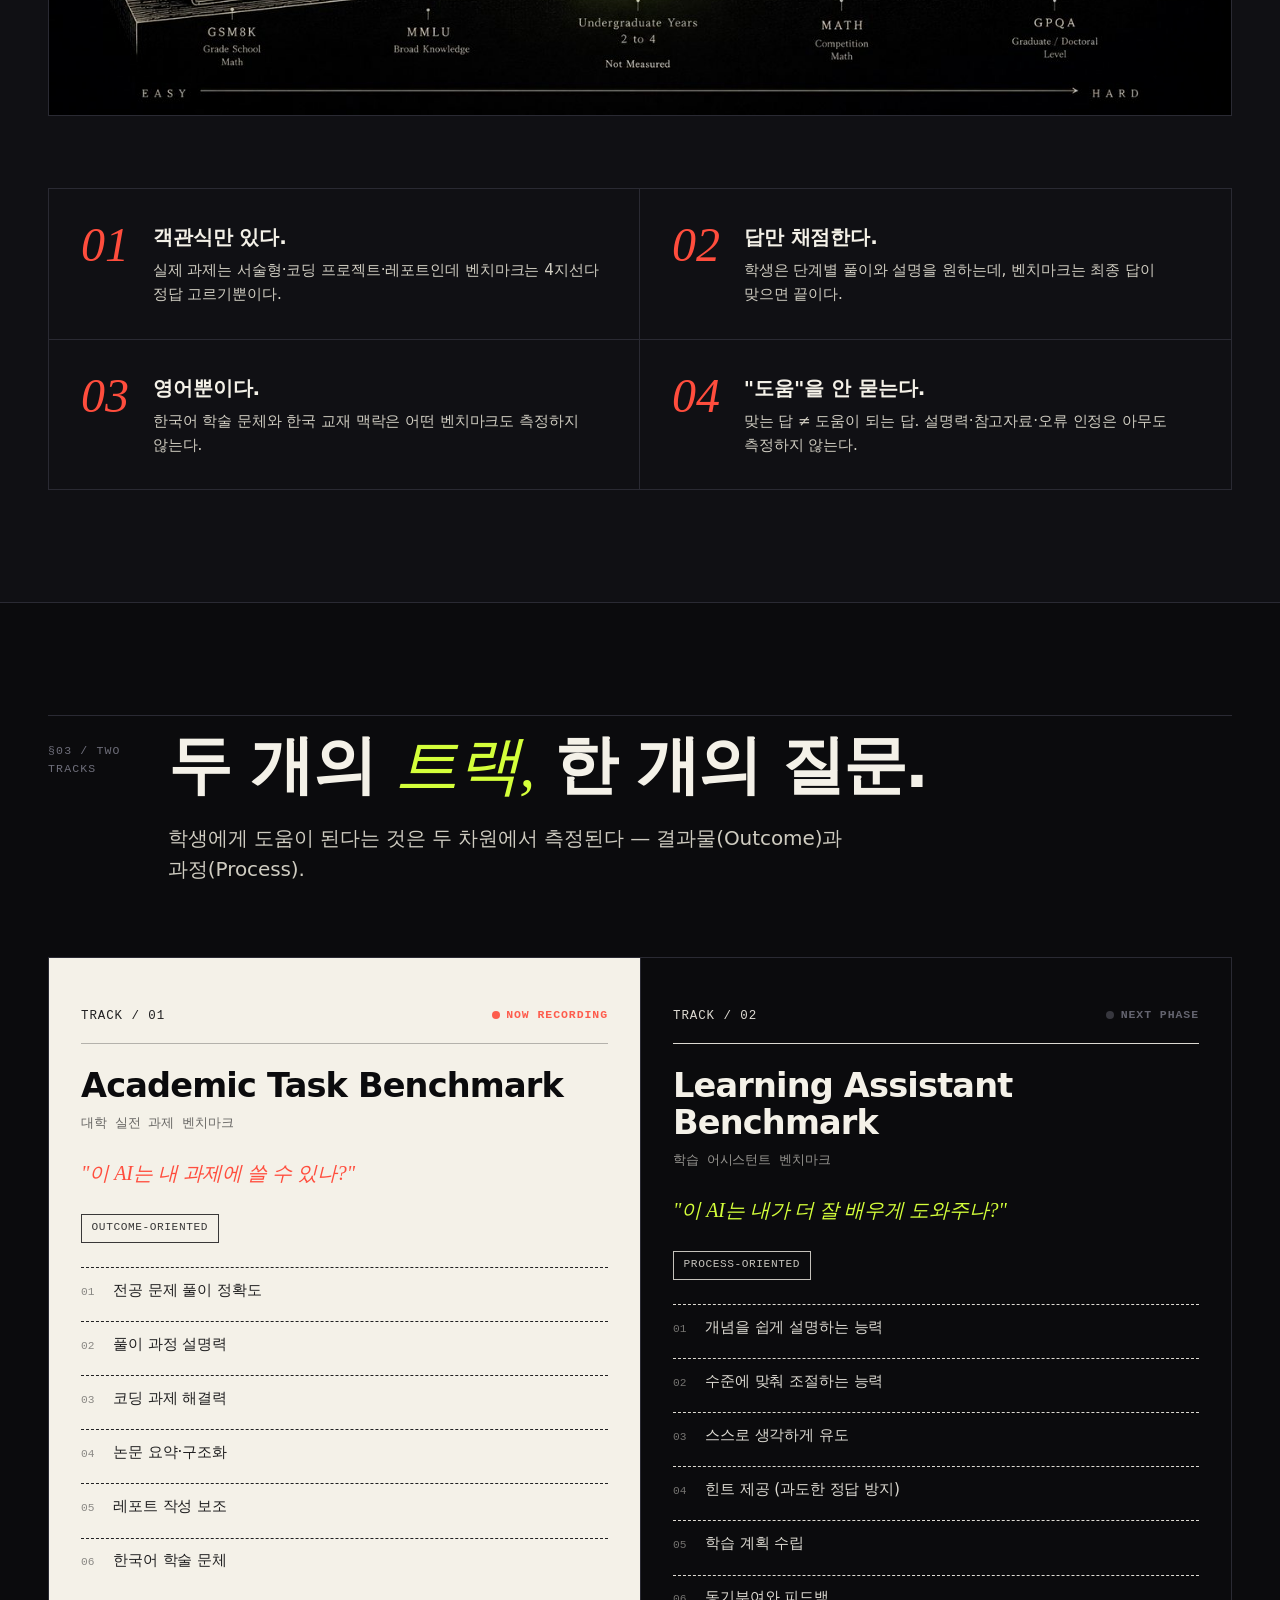
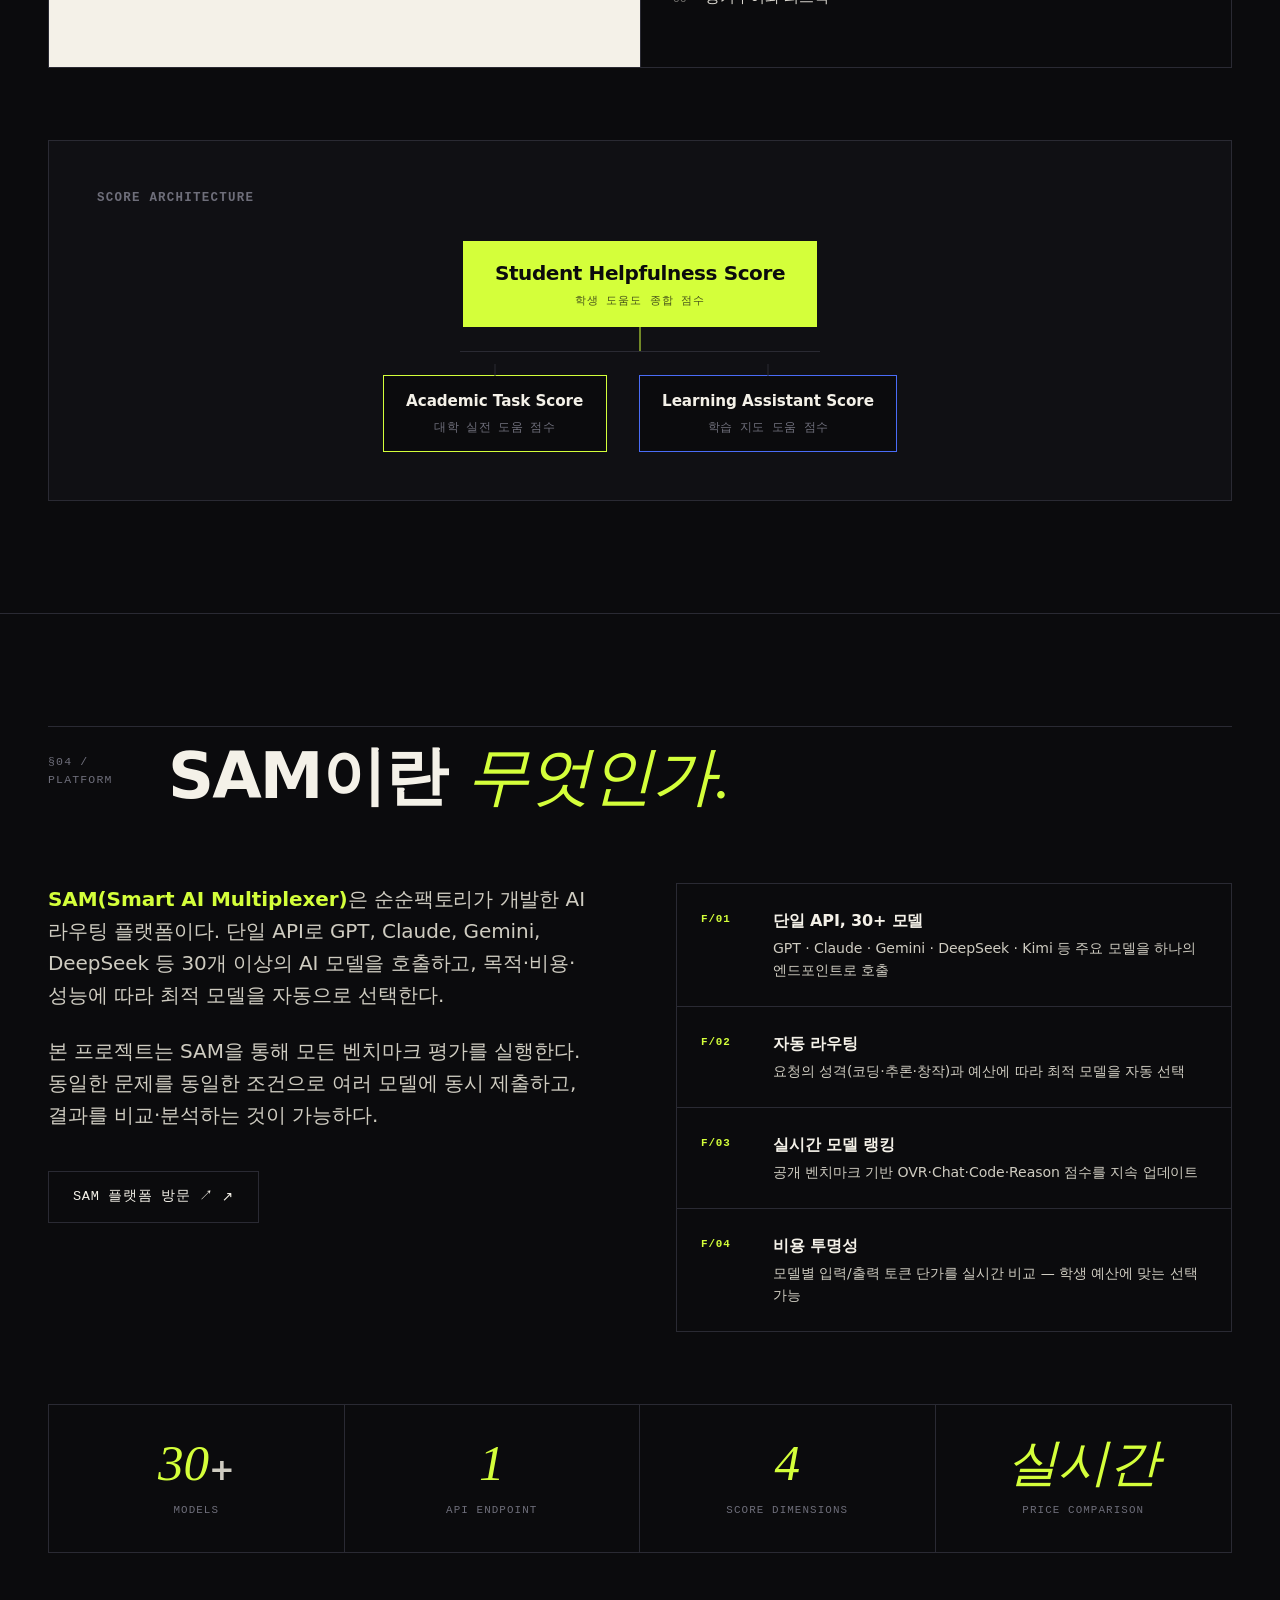
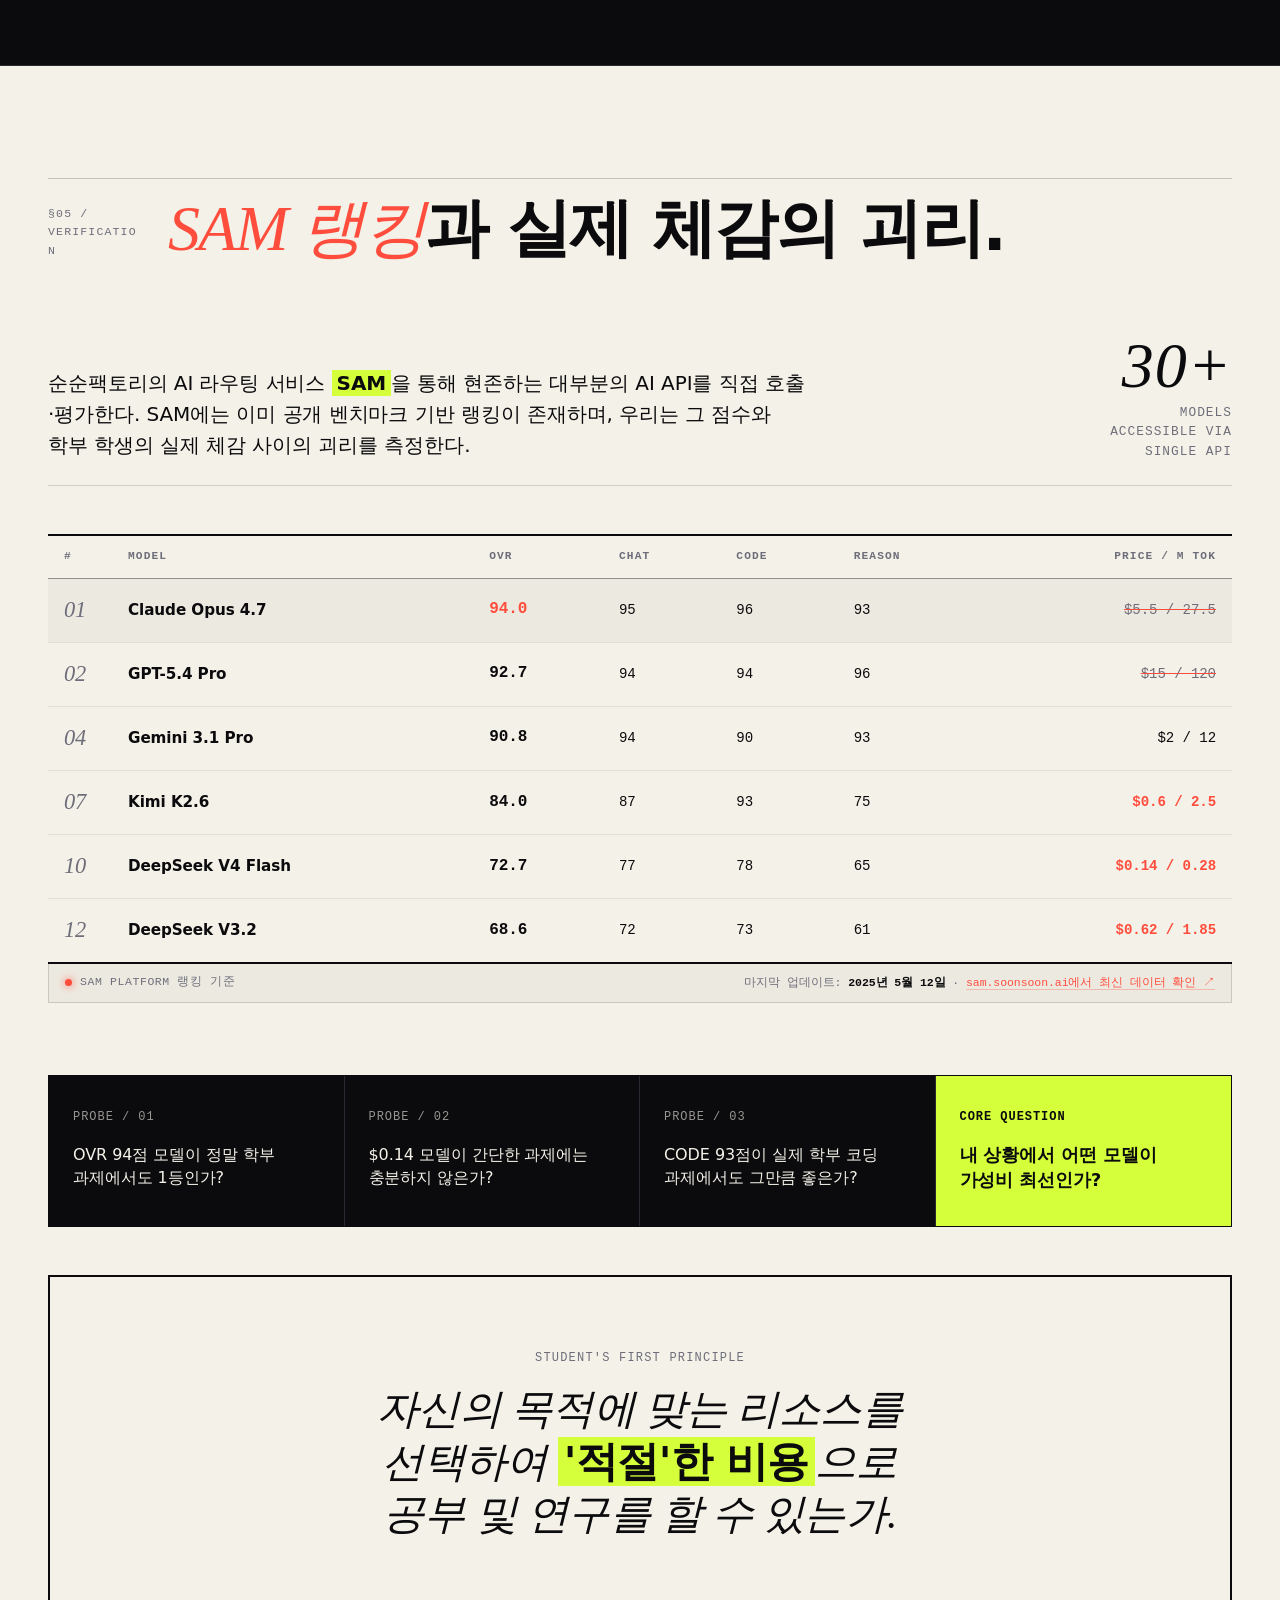
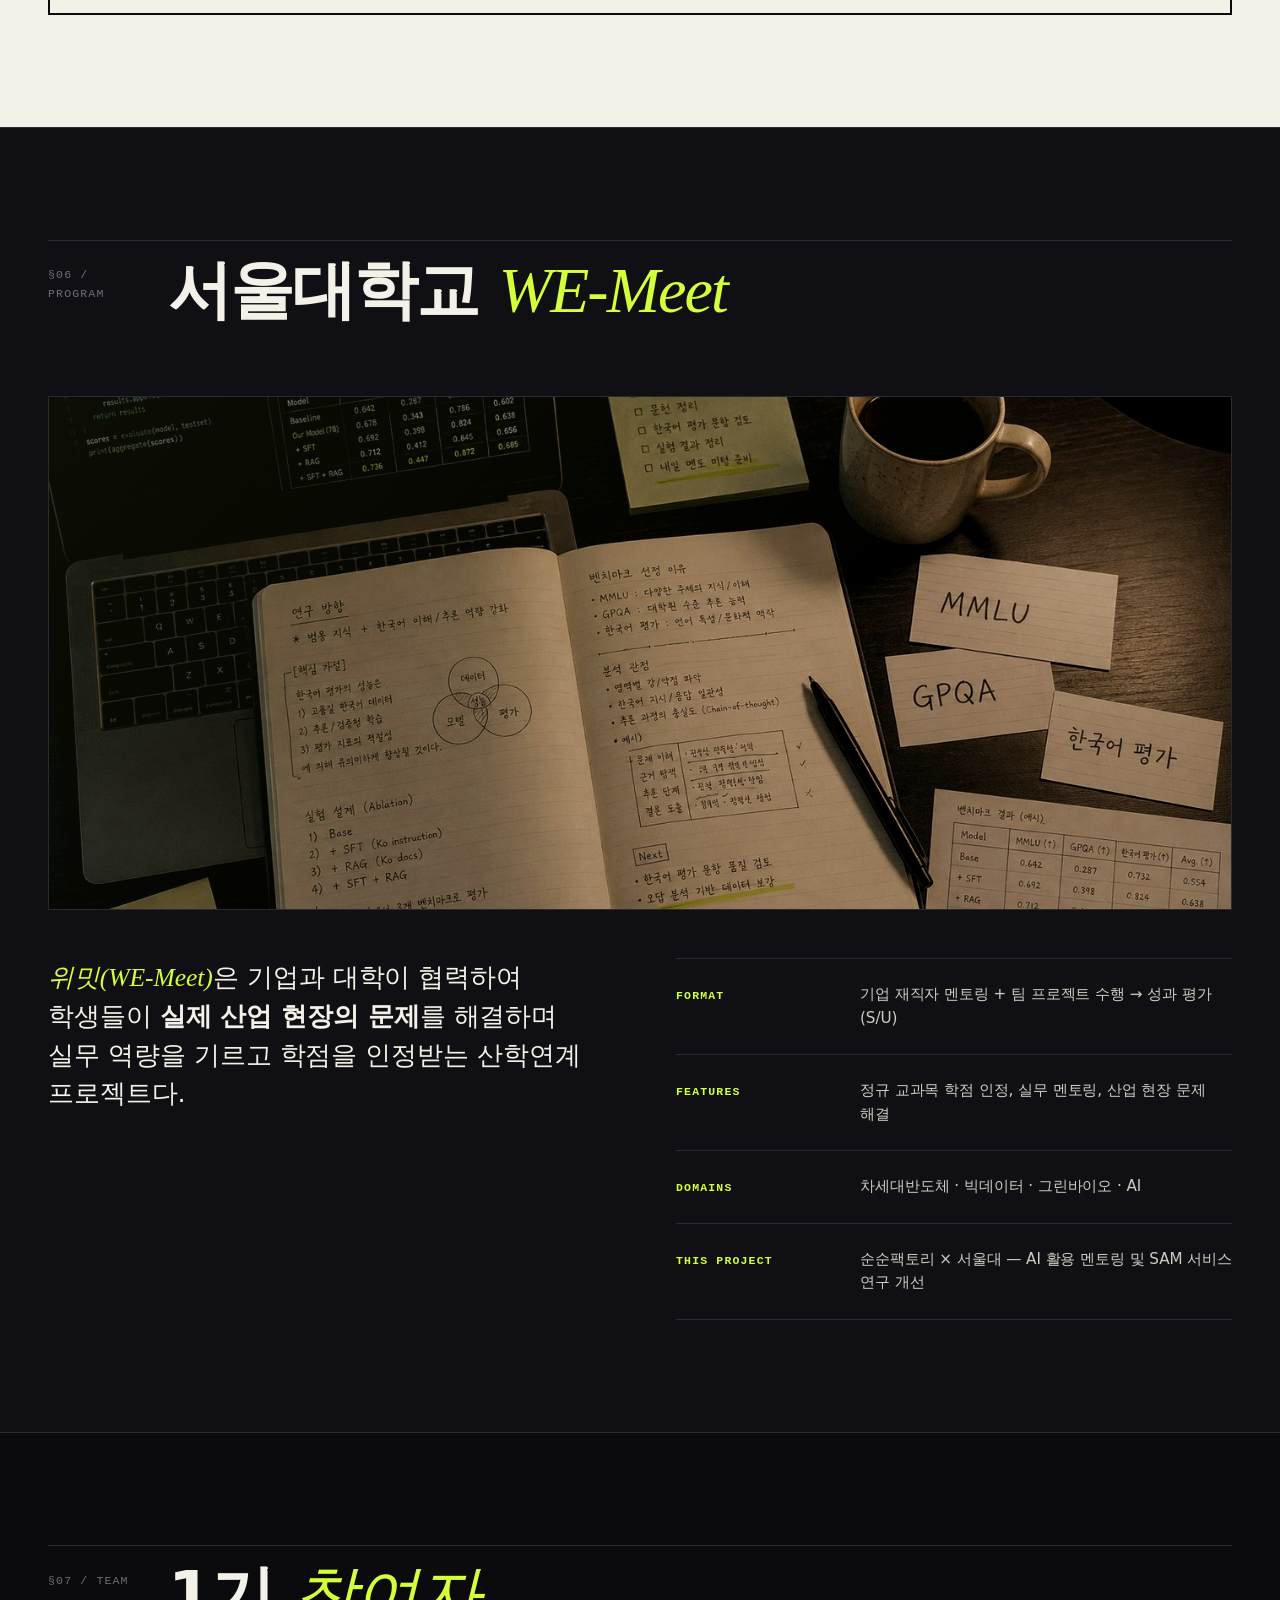
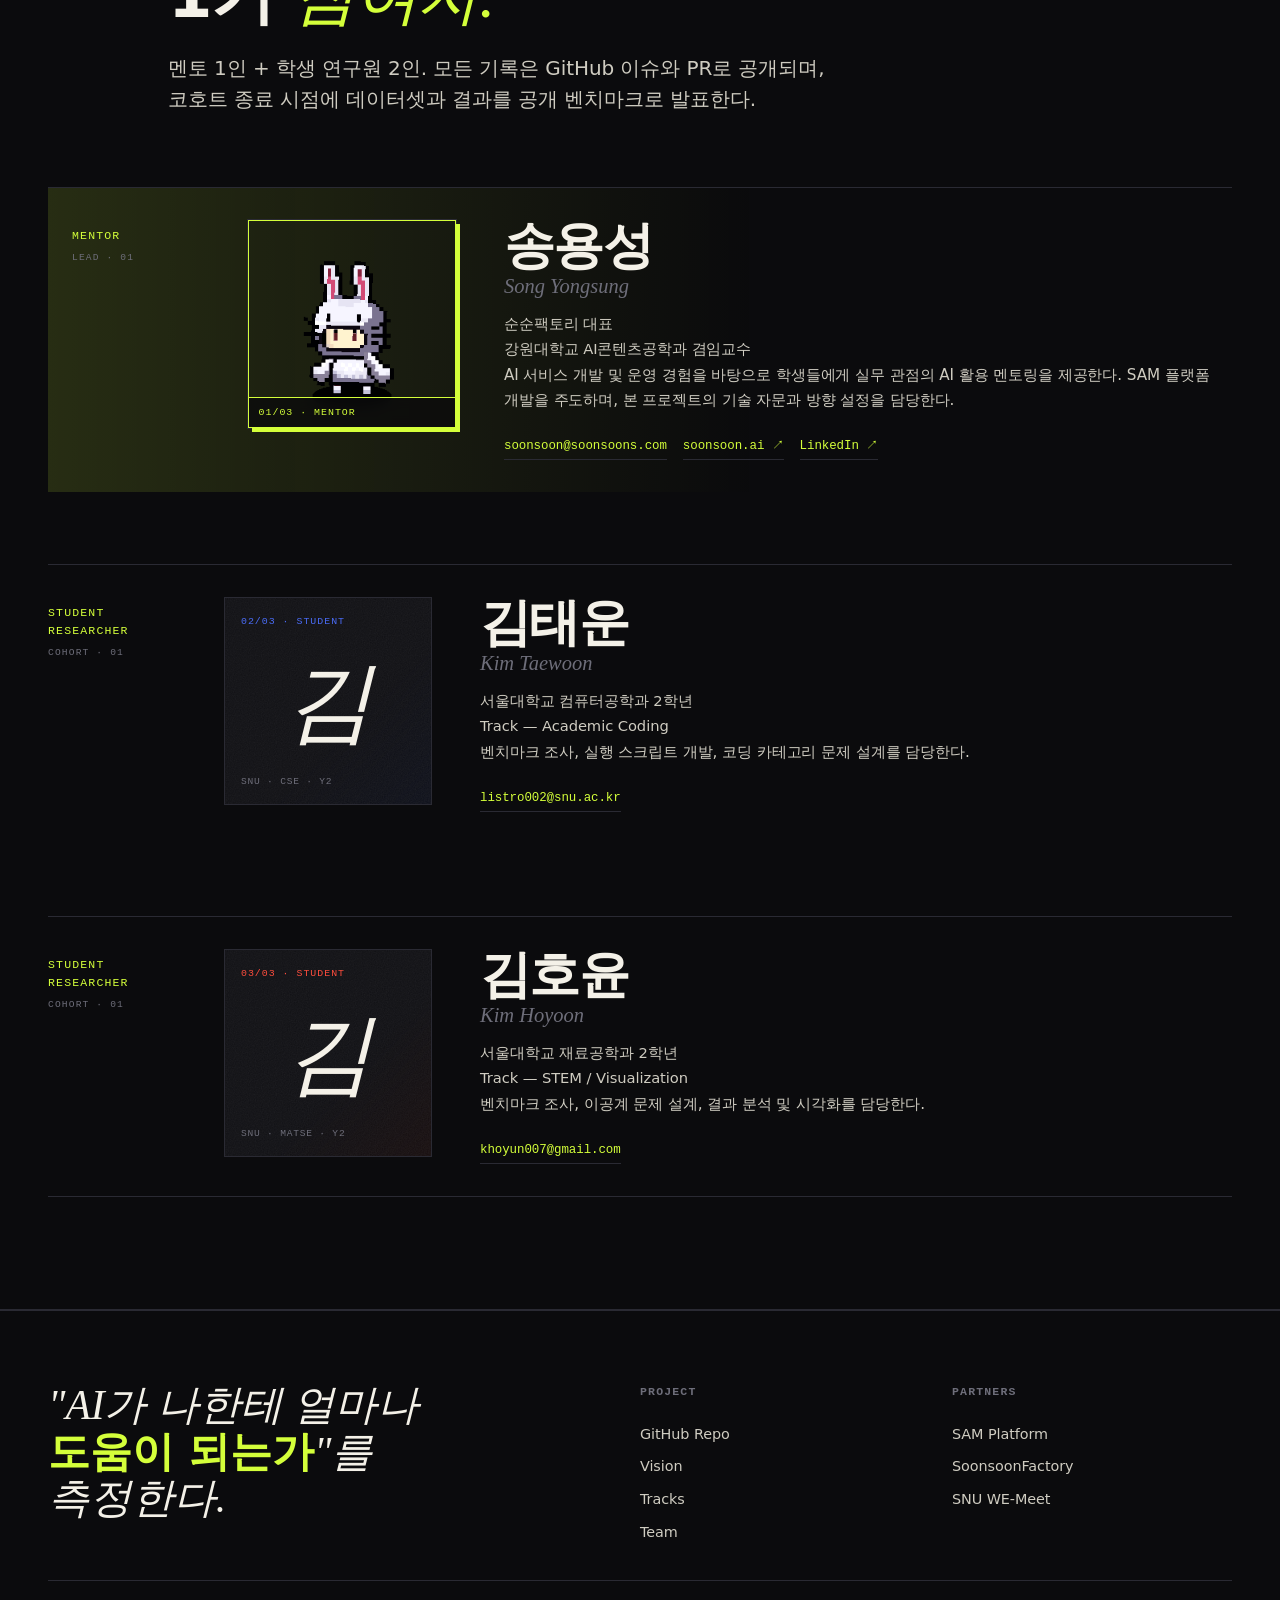
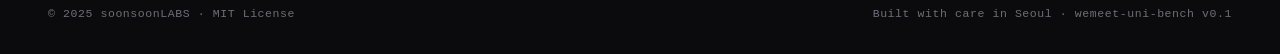
==== commit d4430b9c: "Stress_Problem&Check_Pipeline - stress용 문제 추가 작성 - 자동 검증 파이프라인 구성" ====
--- a/website/index.html
+++ b/website/index.html
@@ -40,6 +40,7 @@
         <a href="#sam" class="nav-key">verify</a>
         <a href="#team">team</a>
         <a href="reports/week2/" class="nav-key">report</a>
+        <a href="eval/" class="nav-key">⚡ stress-eval</a>
         <a href="playground/versions.html" class="nav-key">playground</a>
         <a href="en.html">EN</a>
         <a href="https://github.com/soonsoonLABS/wemeet-uni-bench" target="_blank" rel="noopener" class="nav-cta">GITHUB →</a>
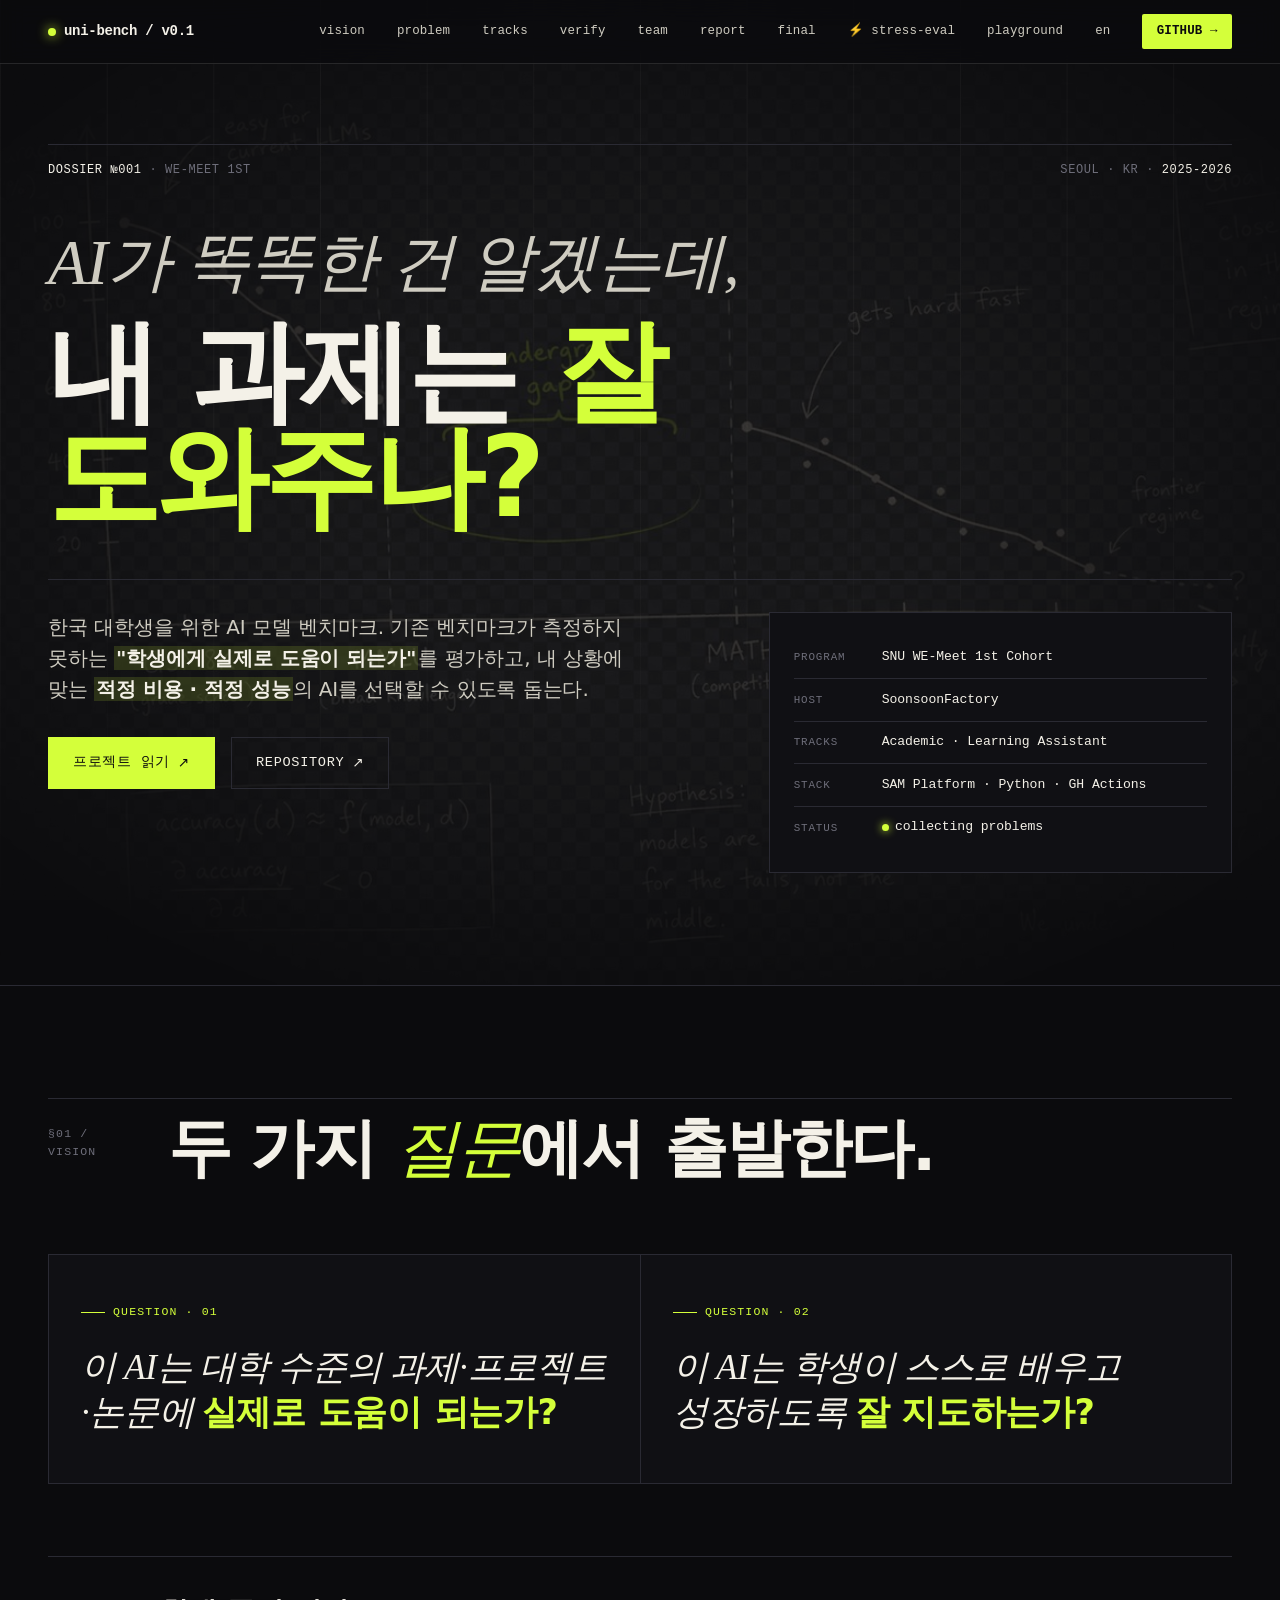
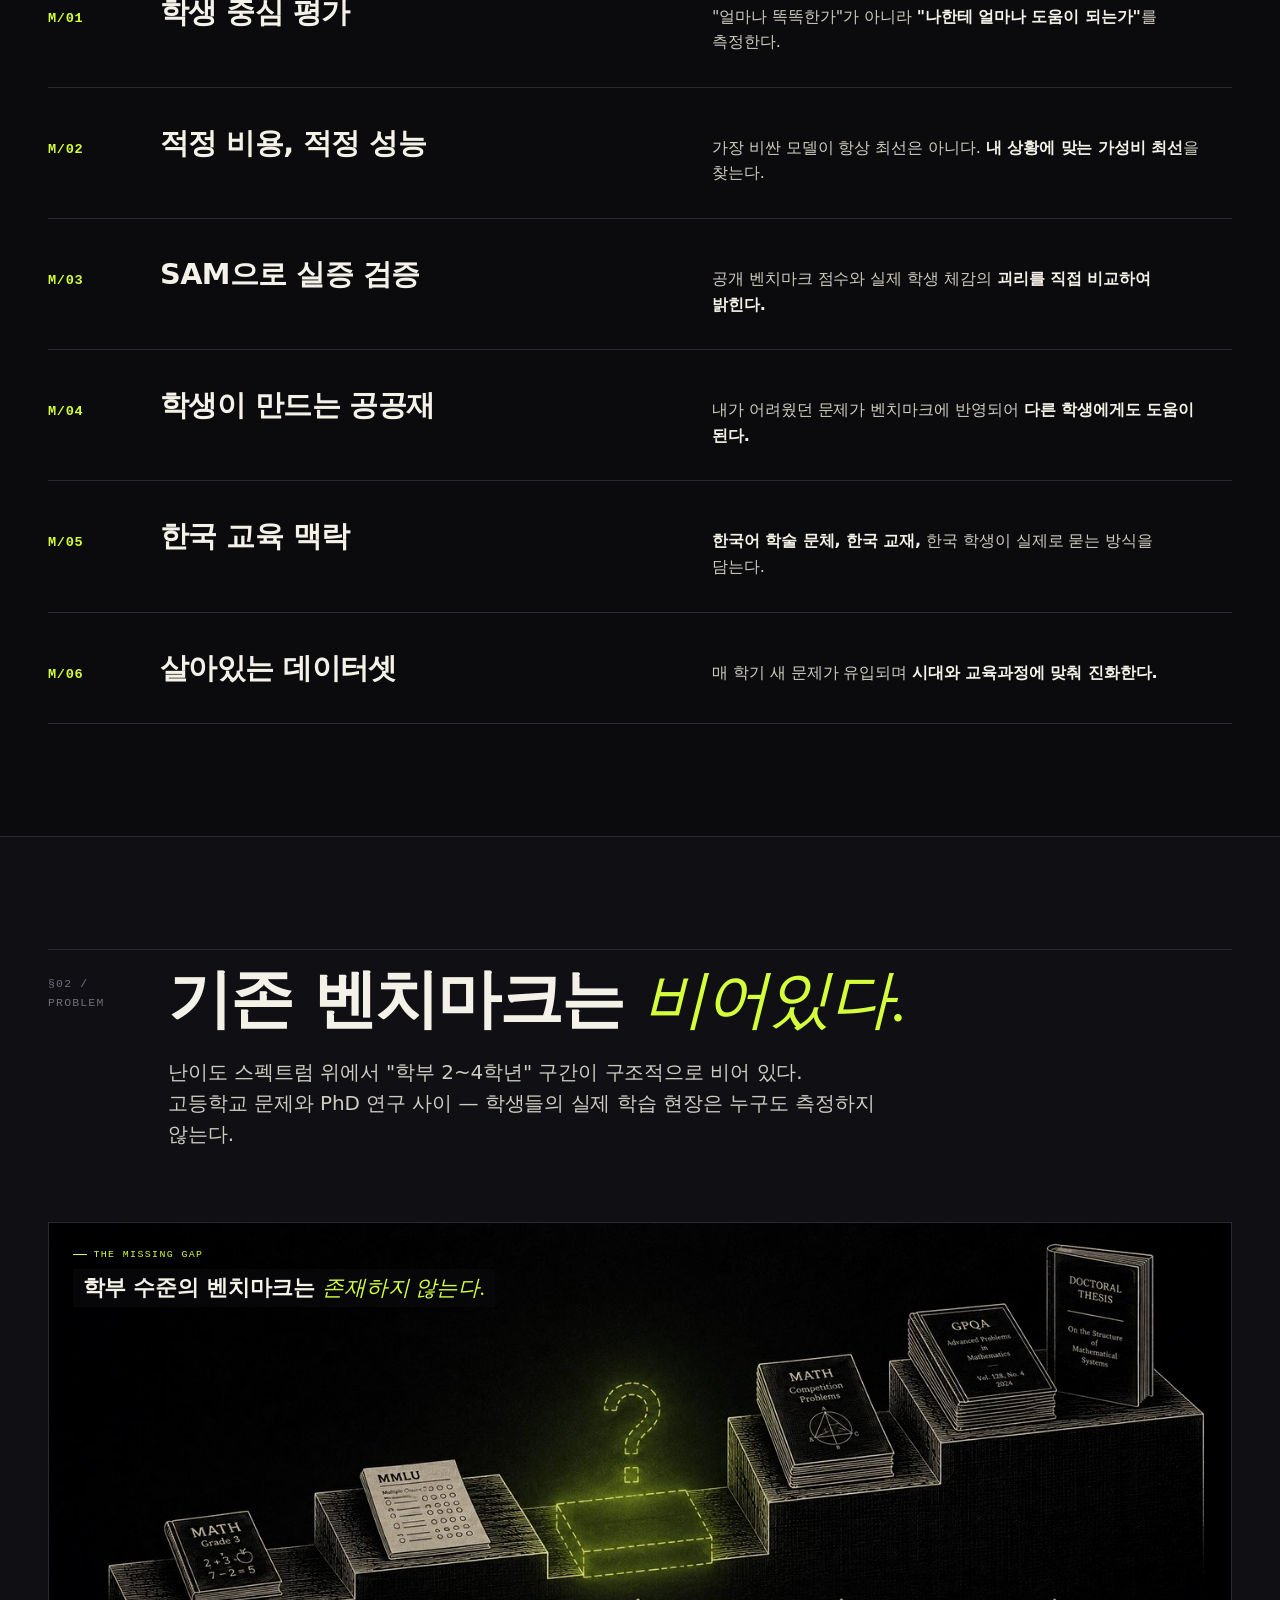
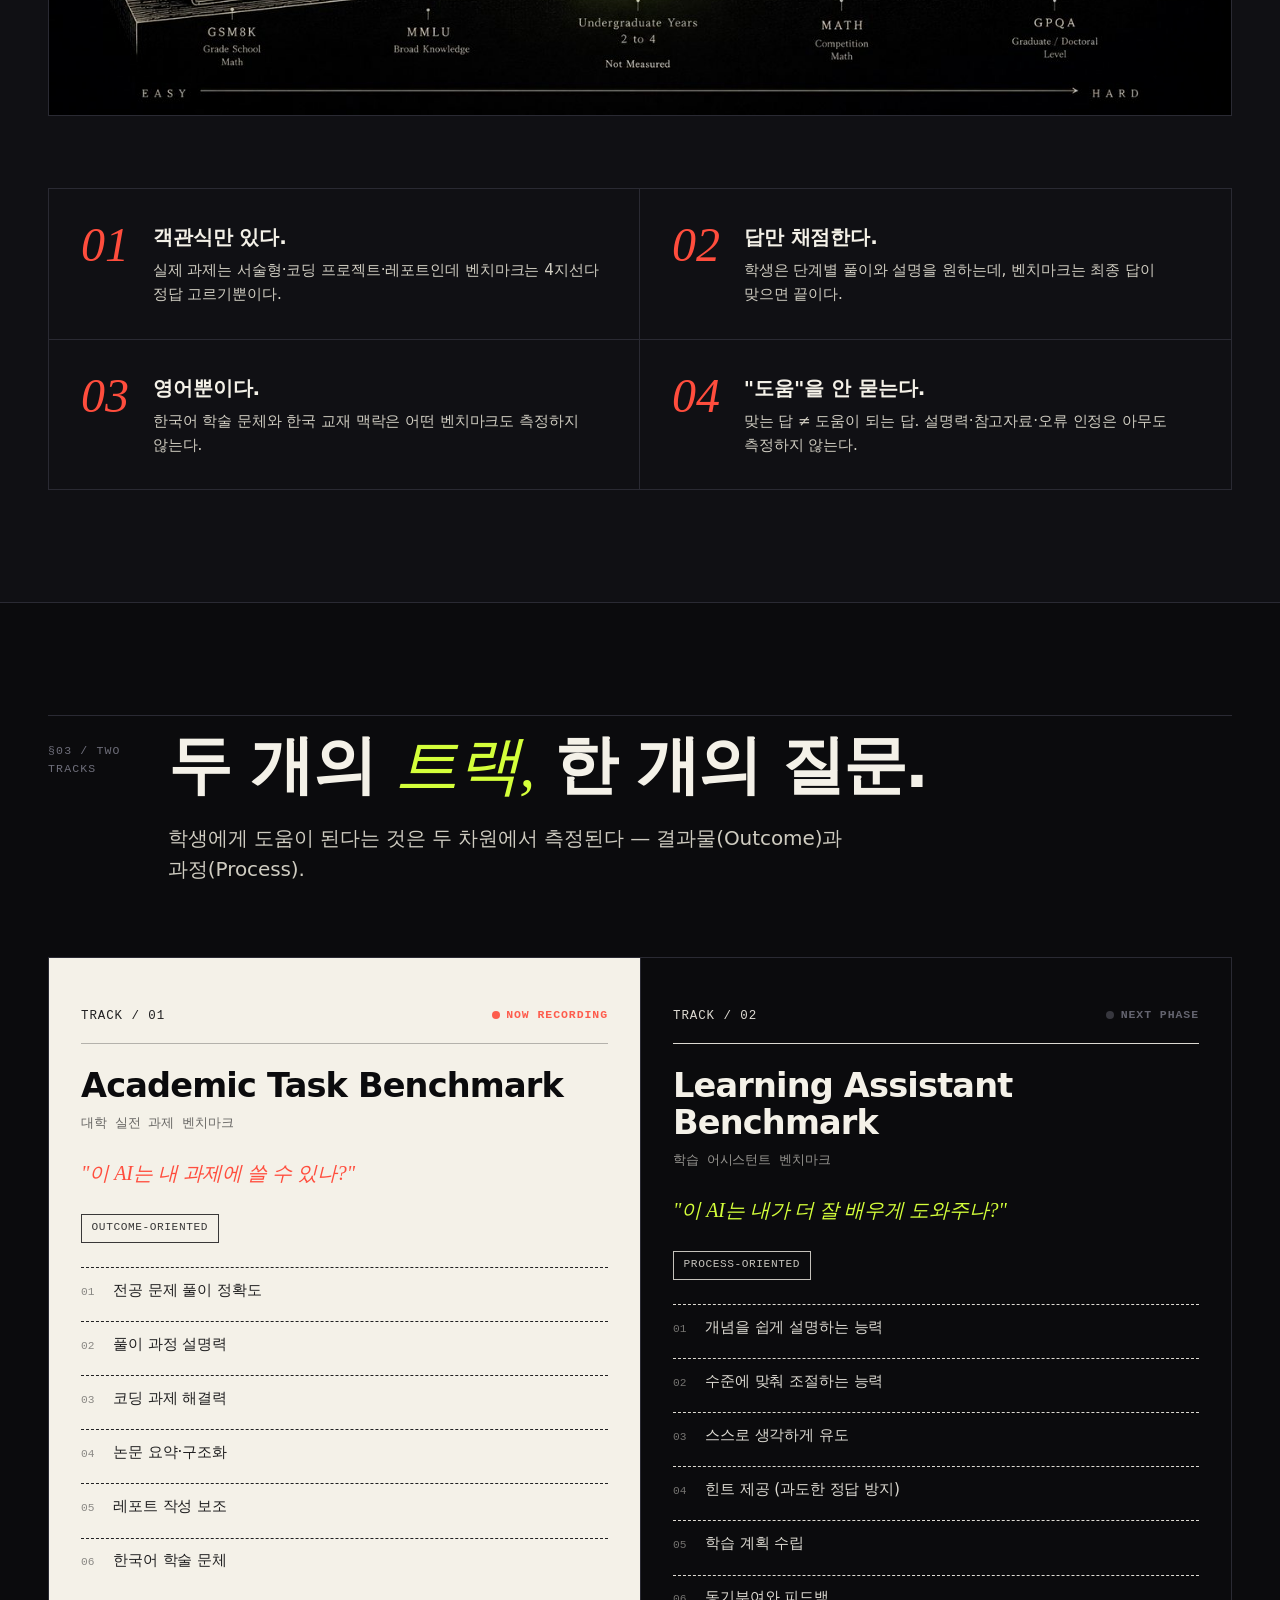
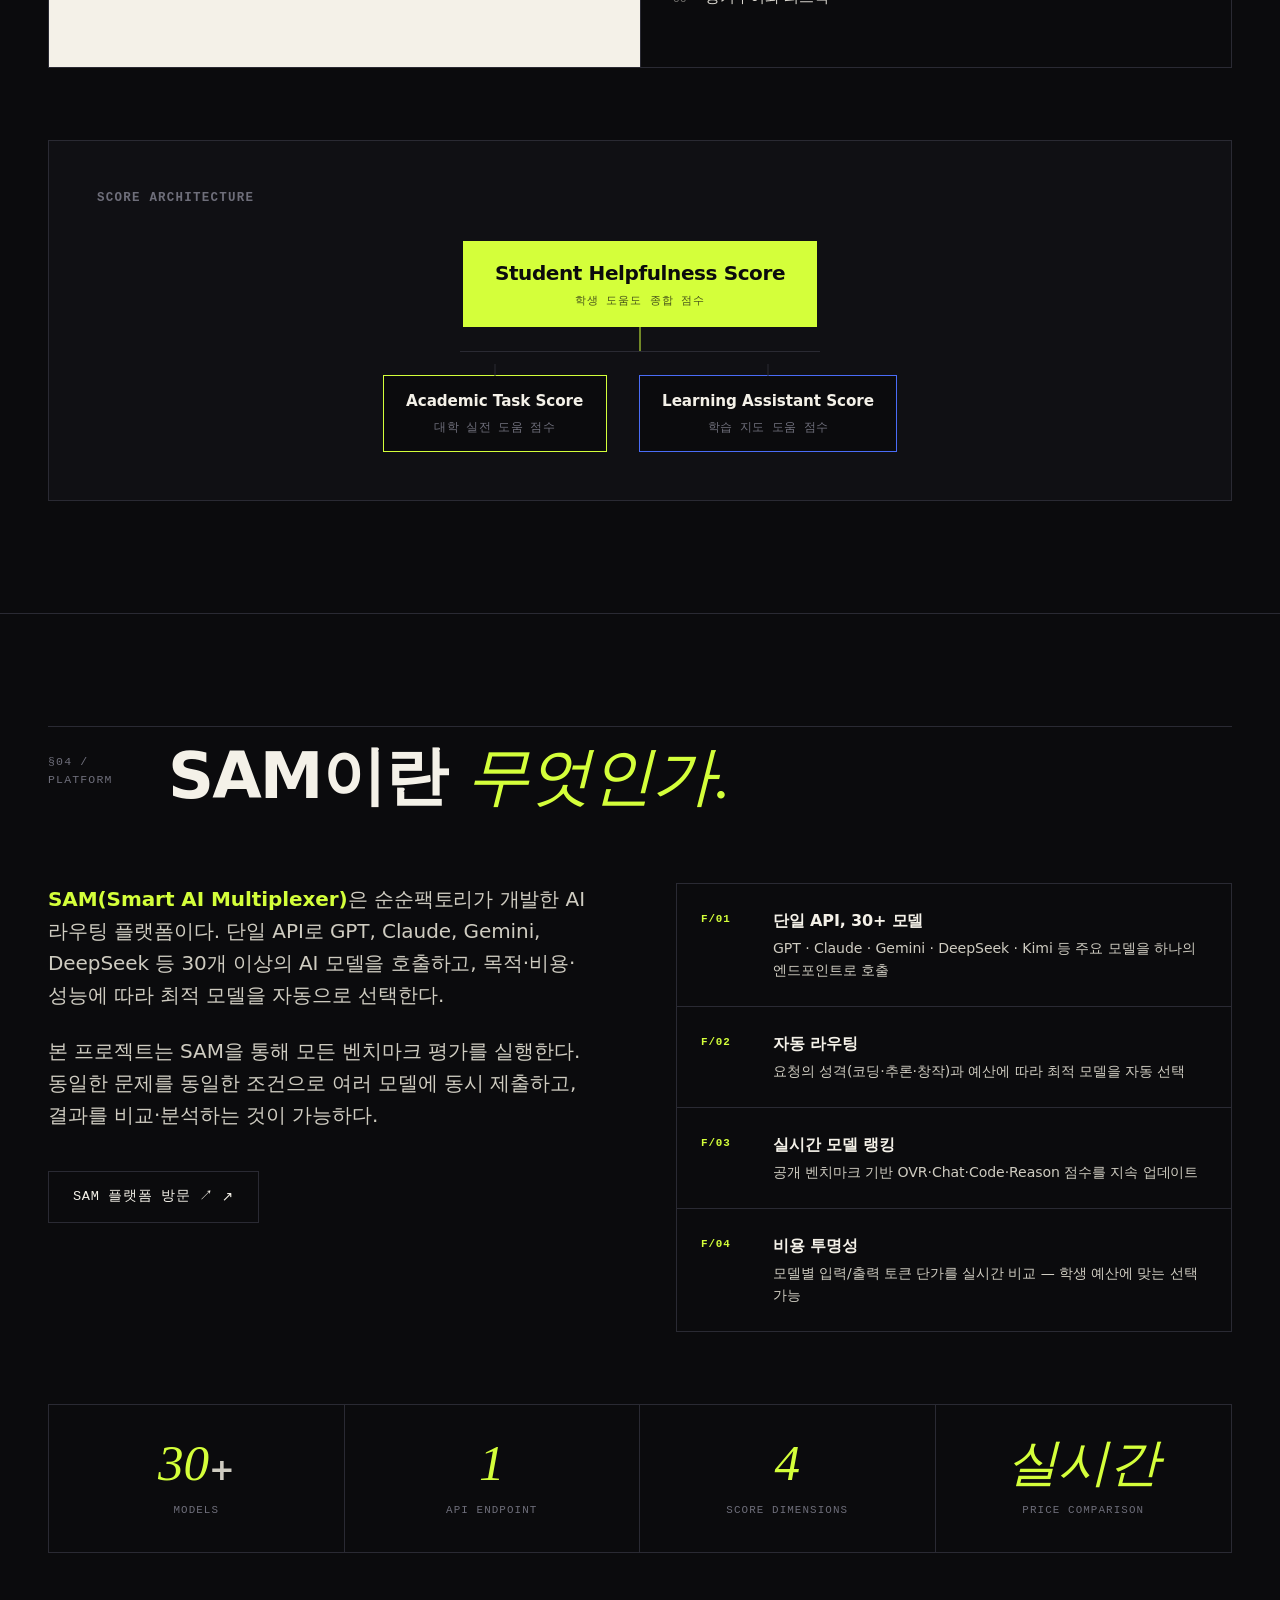
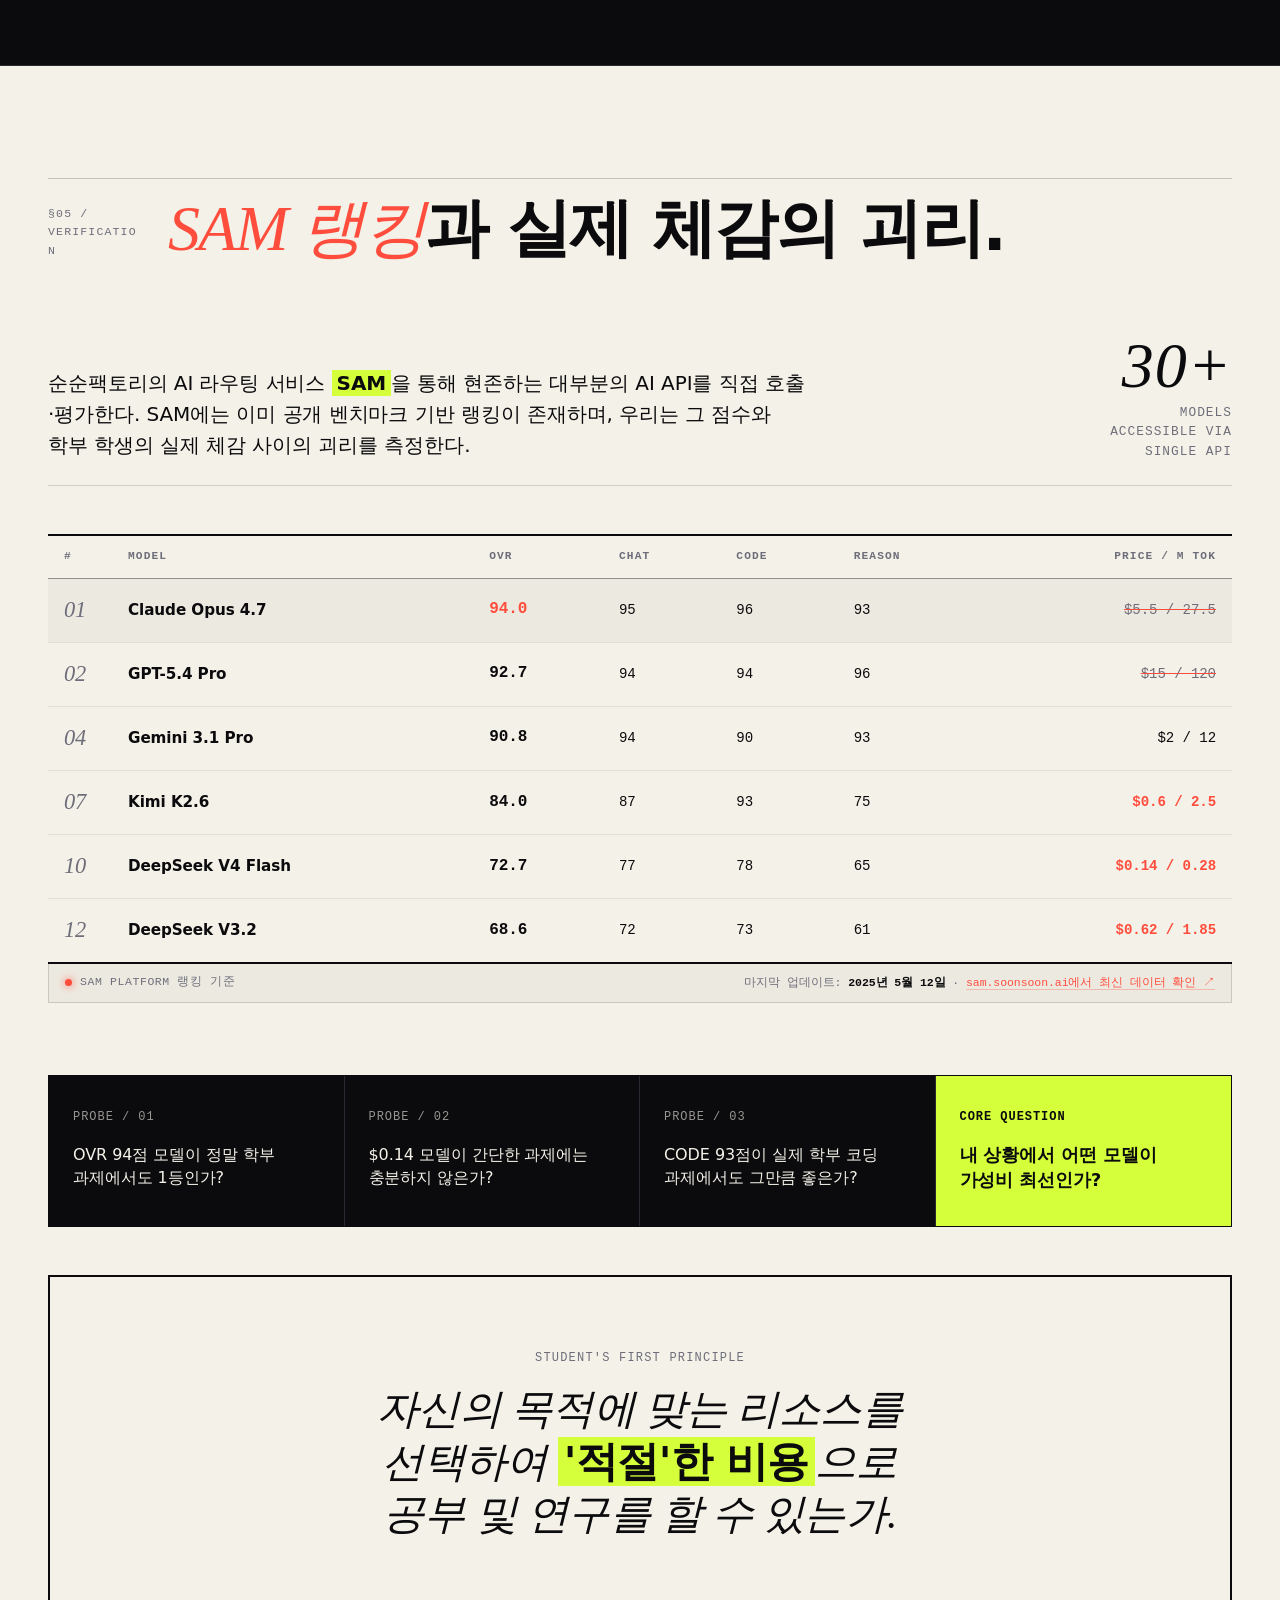
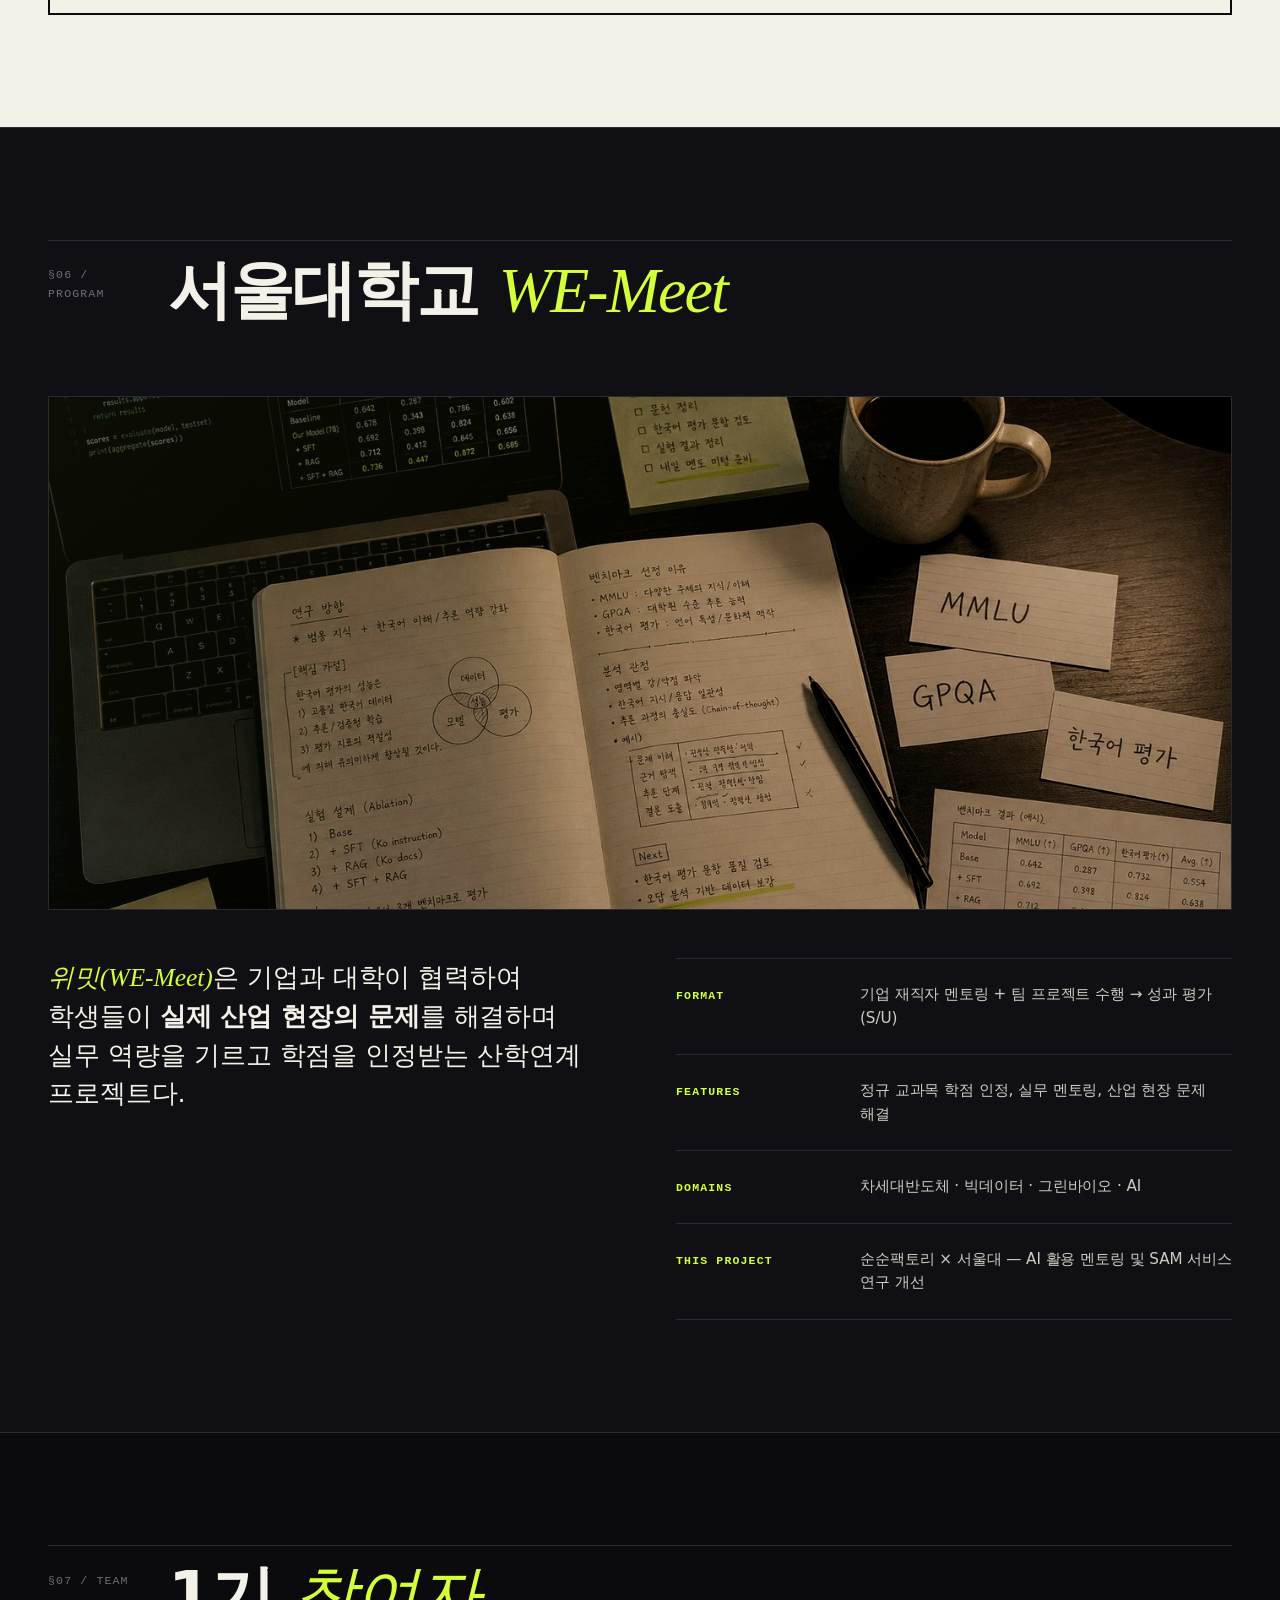
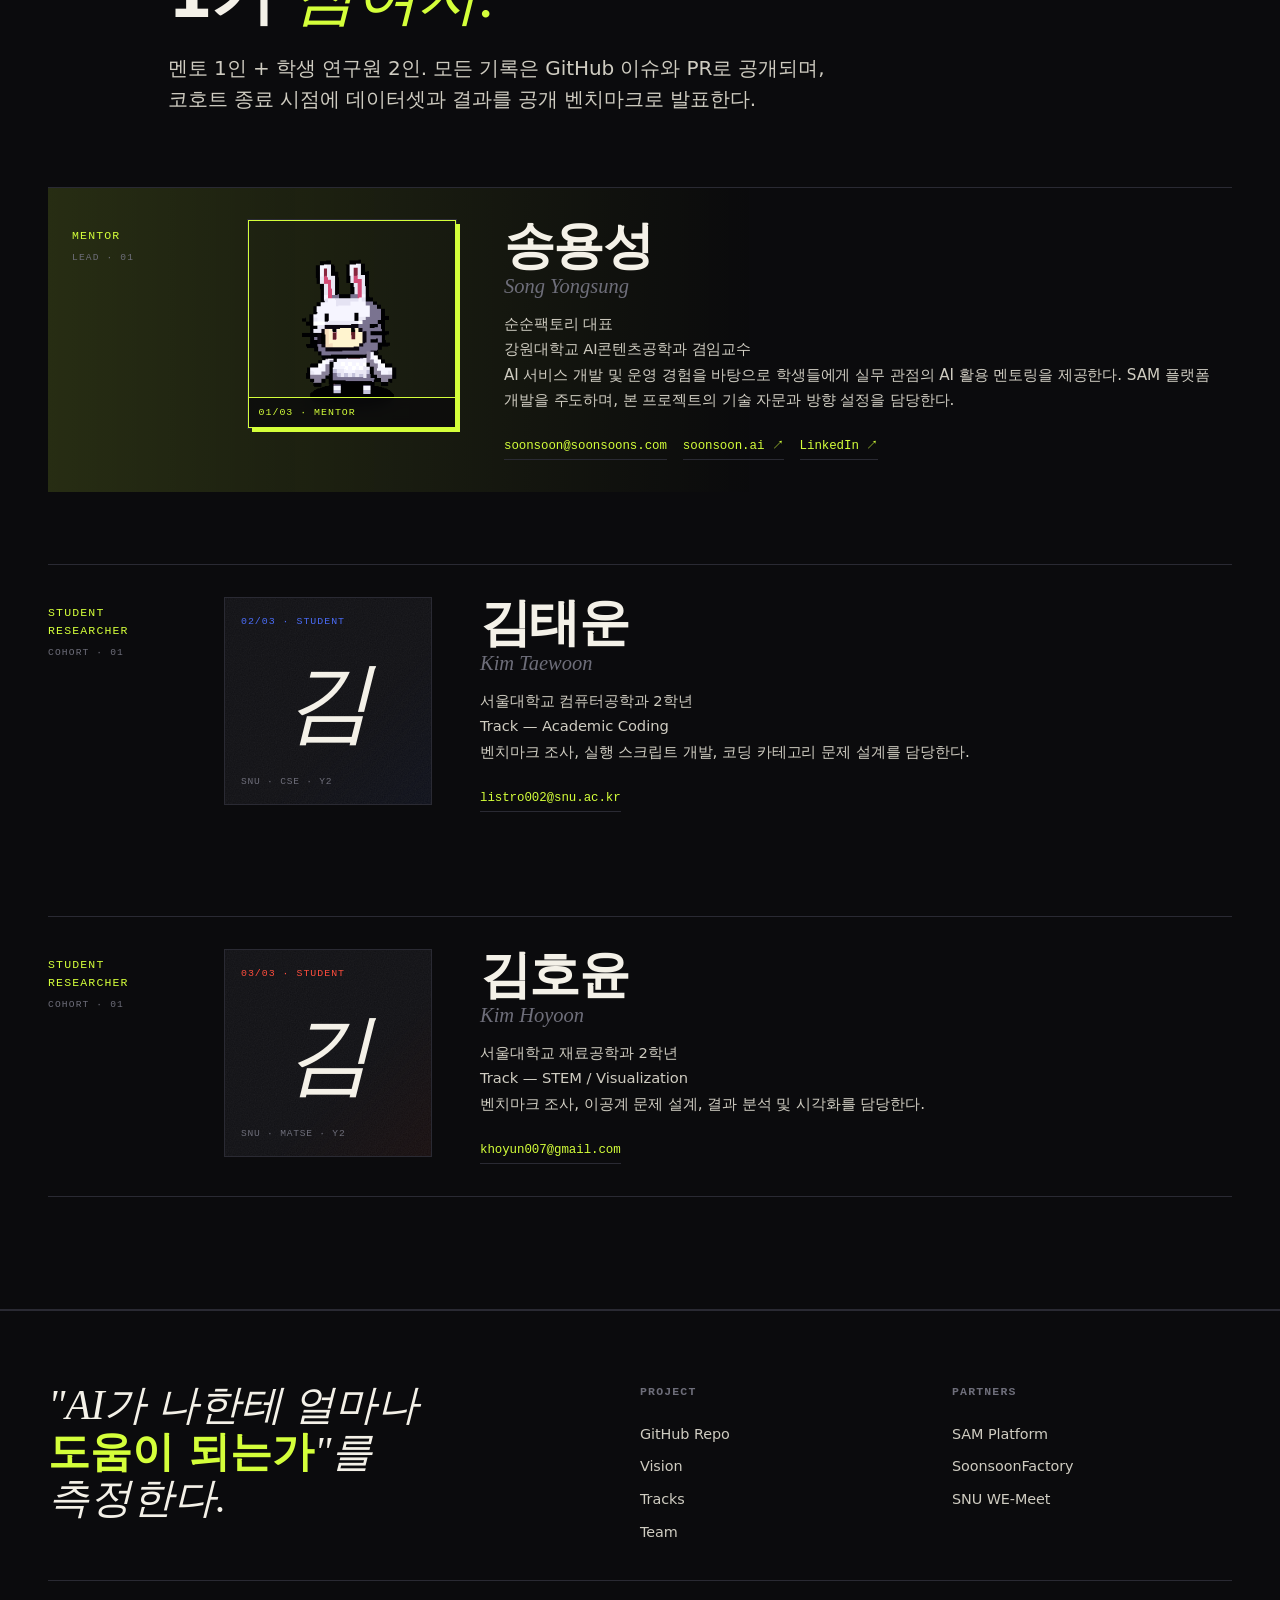
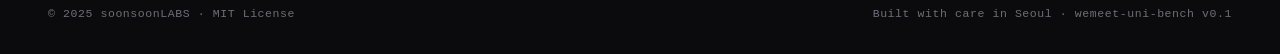
==== commit 16f7ef6a: "Add final WE-Meet SNUN report page" ====
--- a/website/index.html
+++ b/website/index.html
@@ -40,6 +40,7 @@
         <a href="#sam" class="nav-key">verify</a>
         <a href="#team">team</a>
         <a href="reports/week2/" class="nav-key">report</a>
+        <a href="reports/final/" class="nav-key">final</a>
         <a href="eval/" class="nav-key">⚡ stress-eval</a>
         <a href="playground/versions.html" class="nav-key">playground</a>
         <a href="en.html">EN</a>
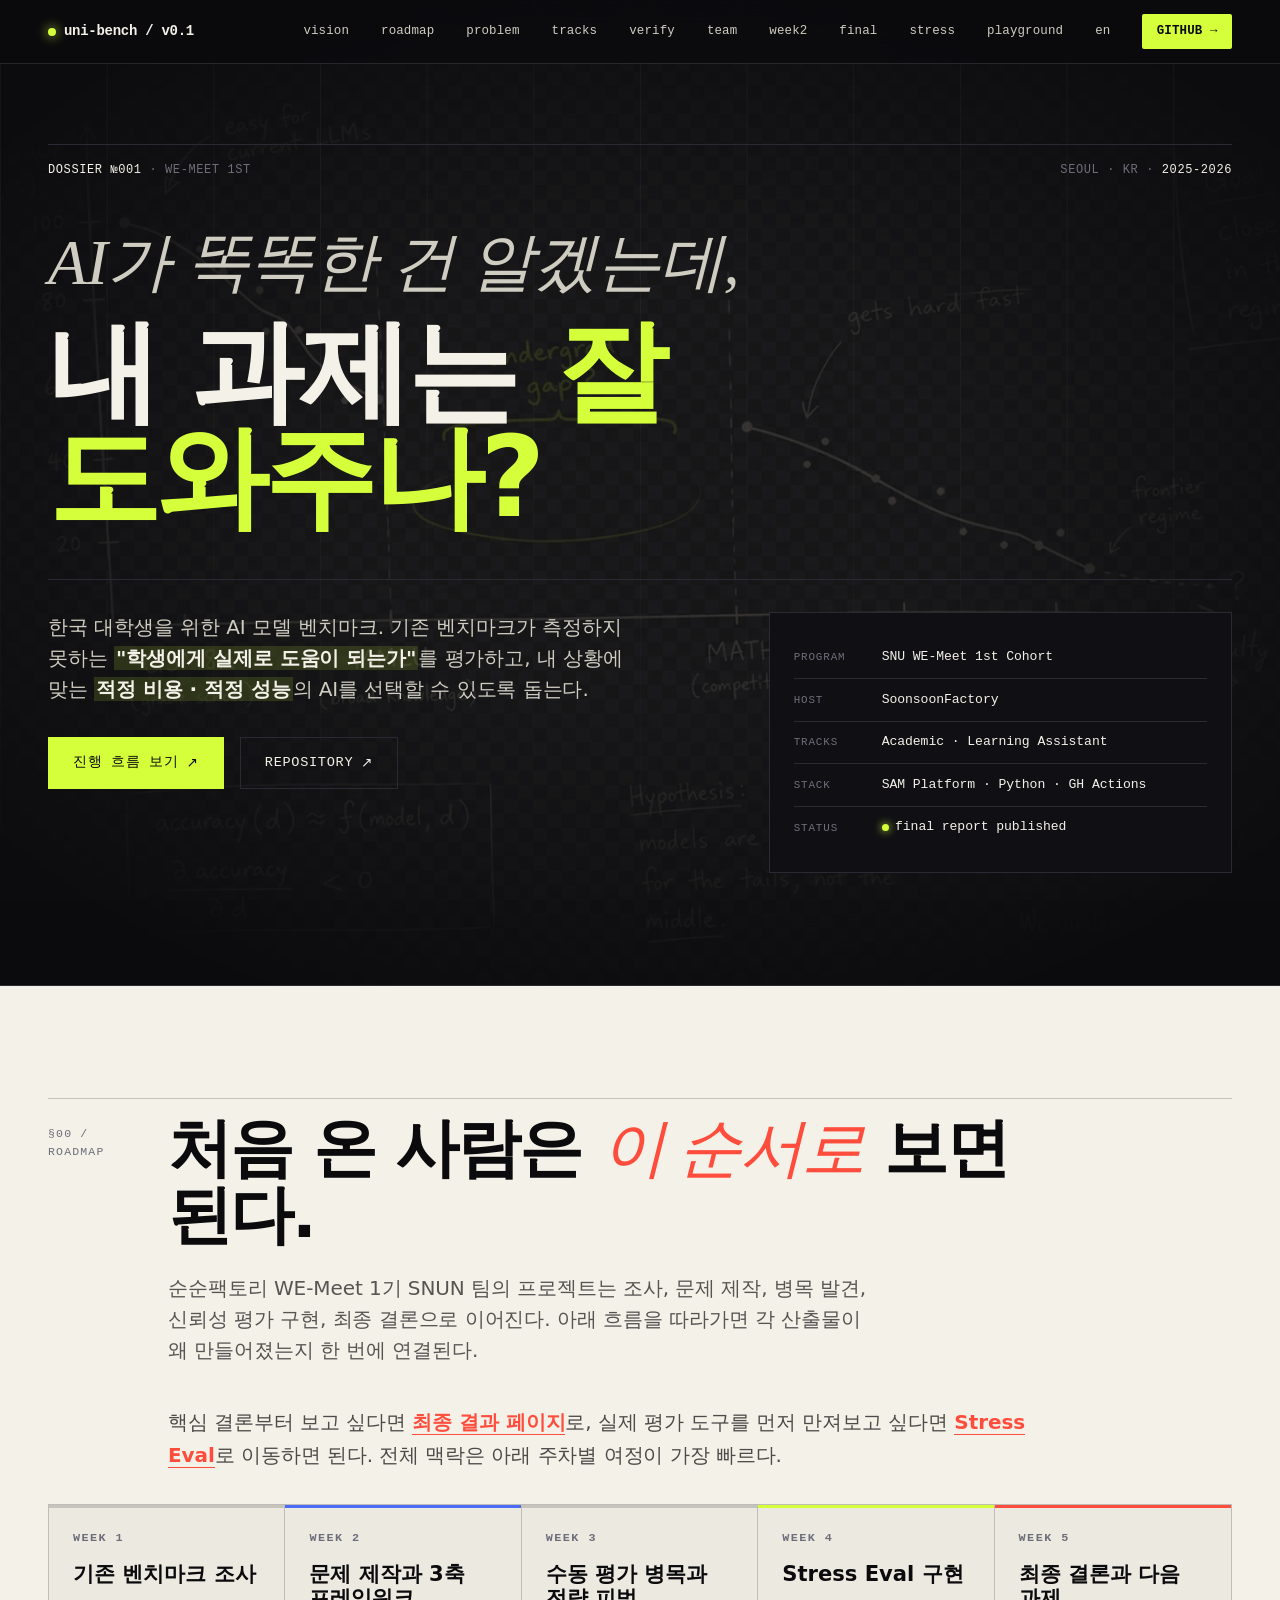
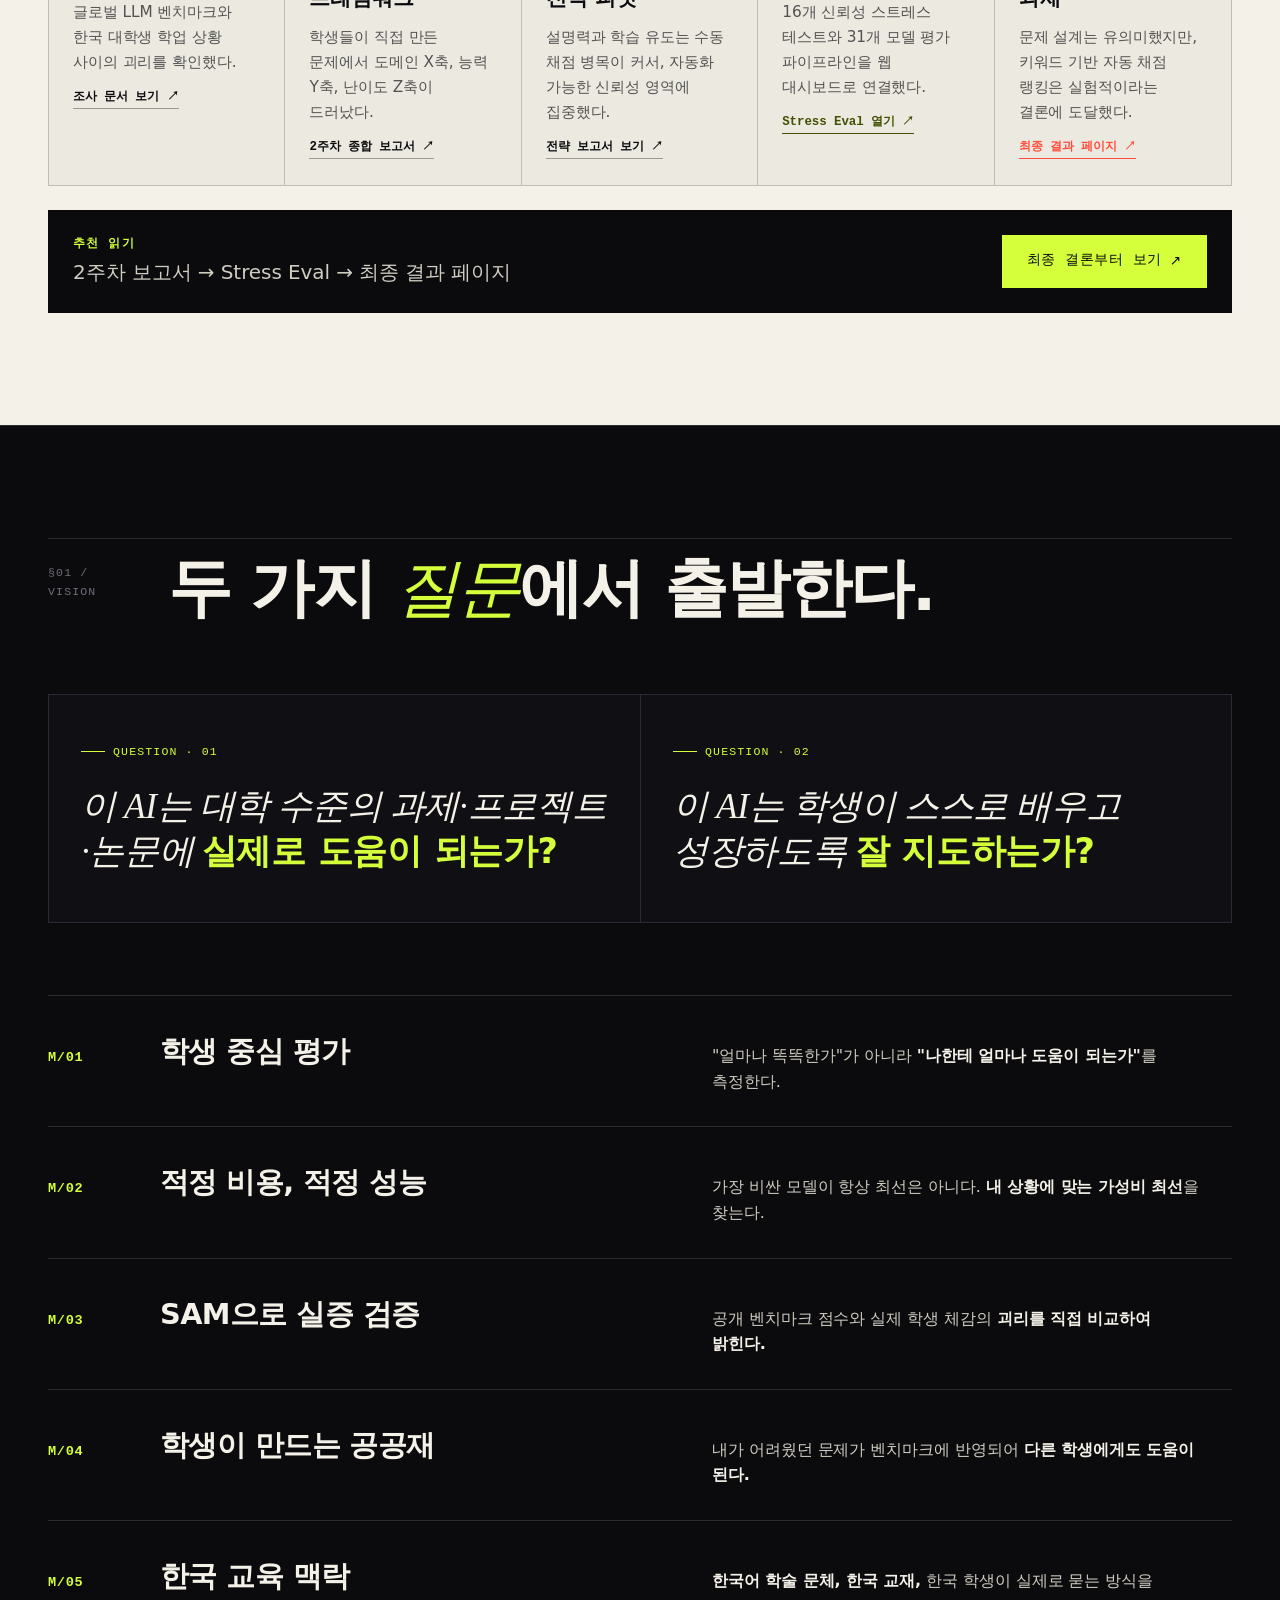
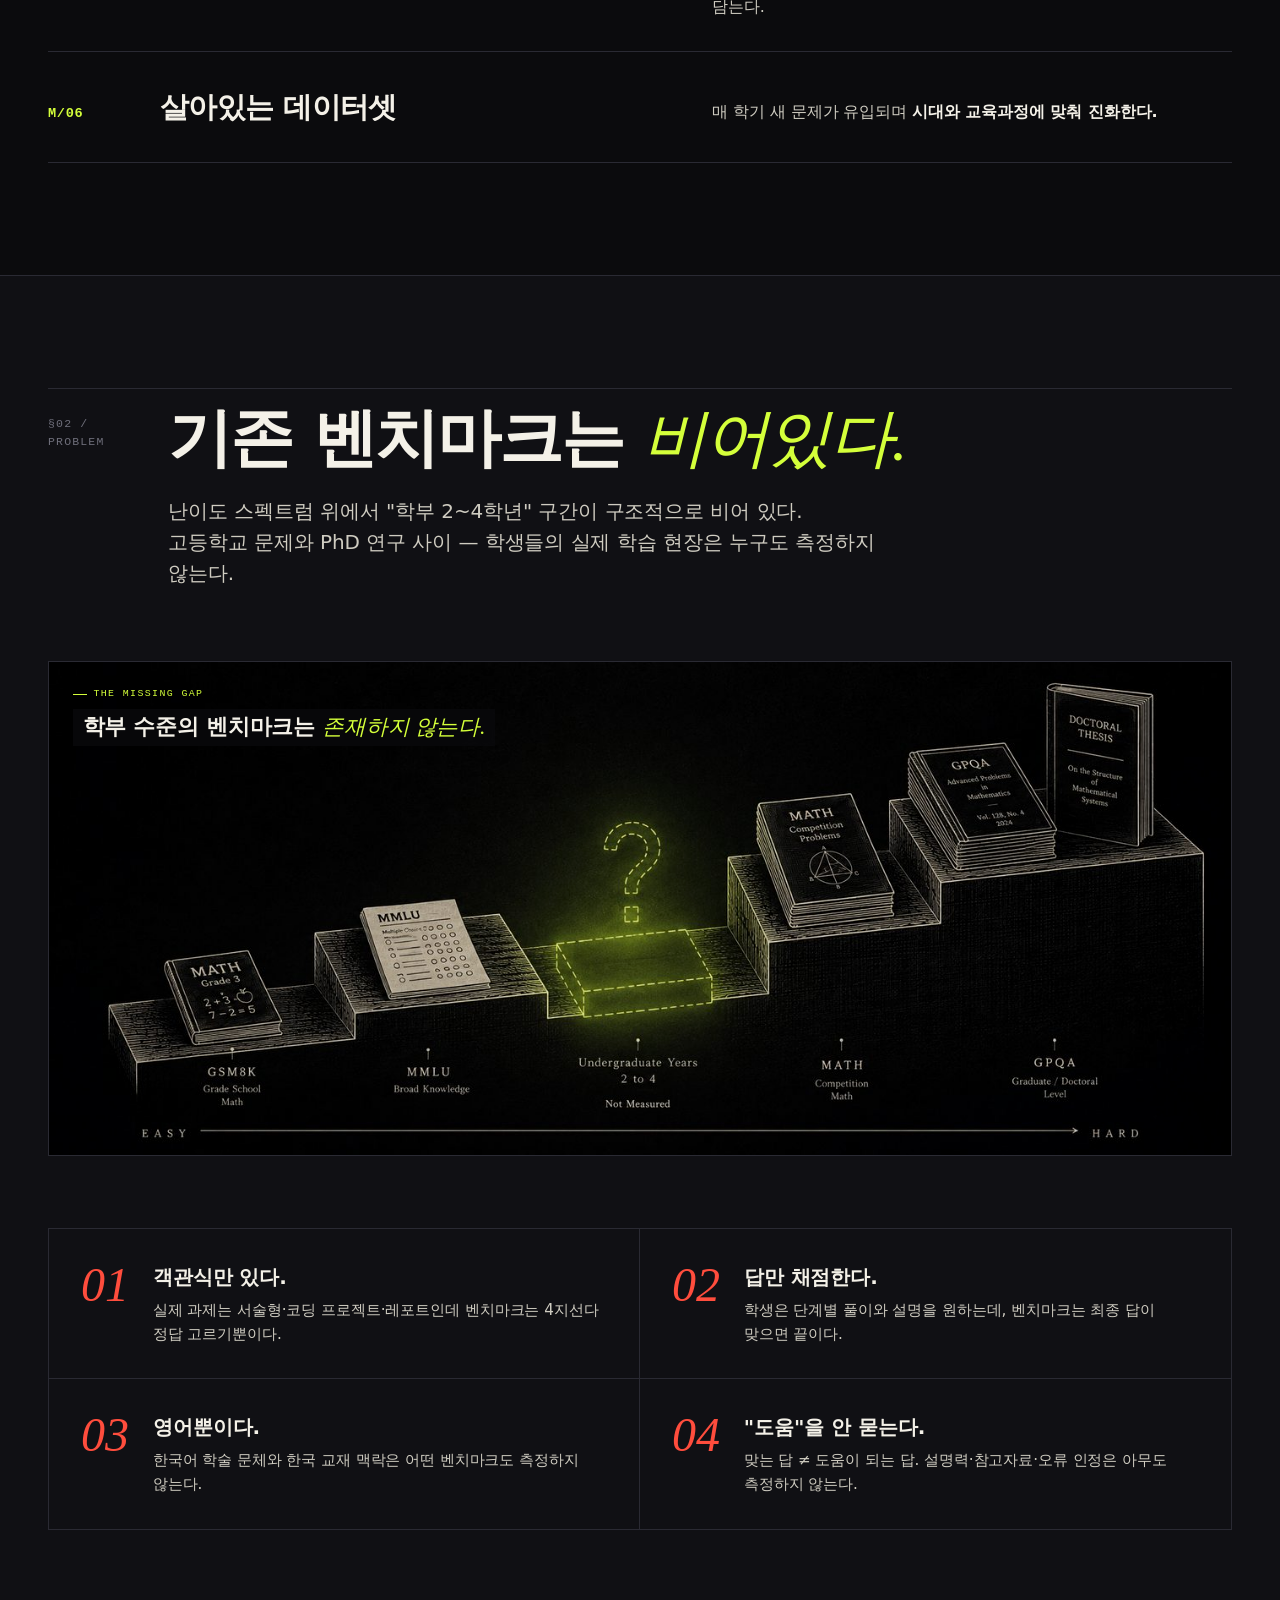
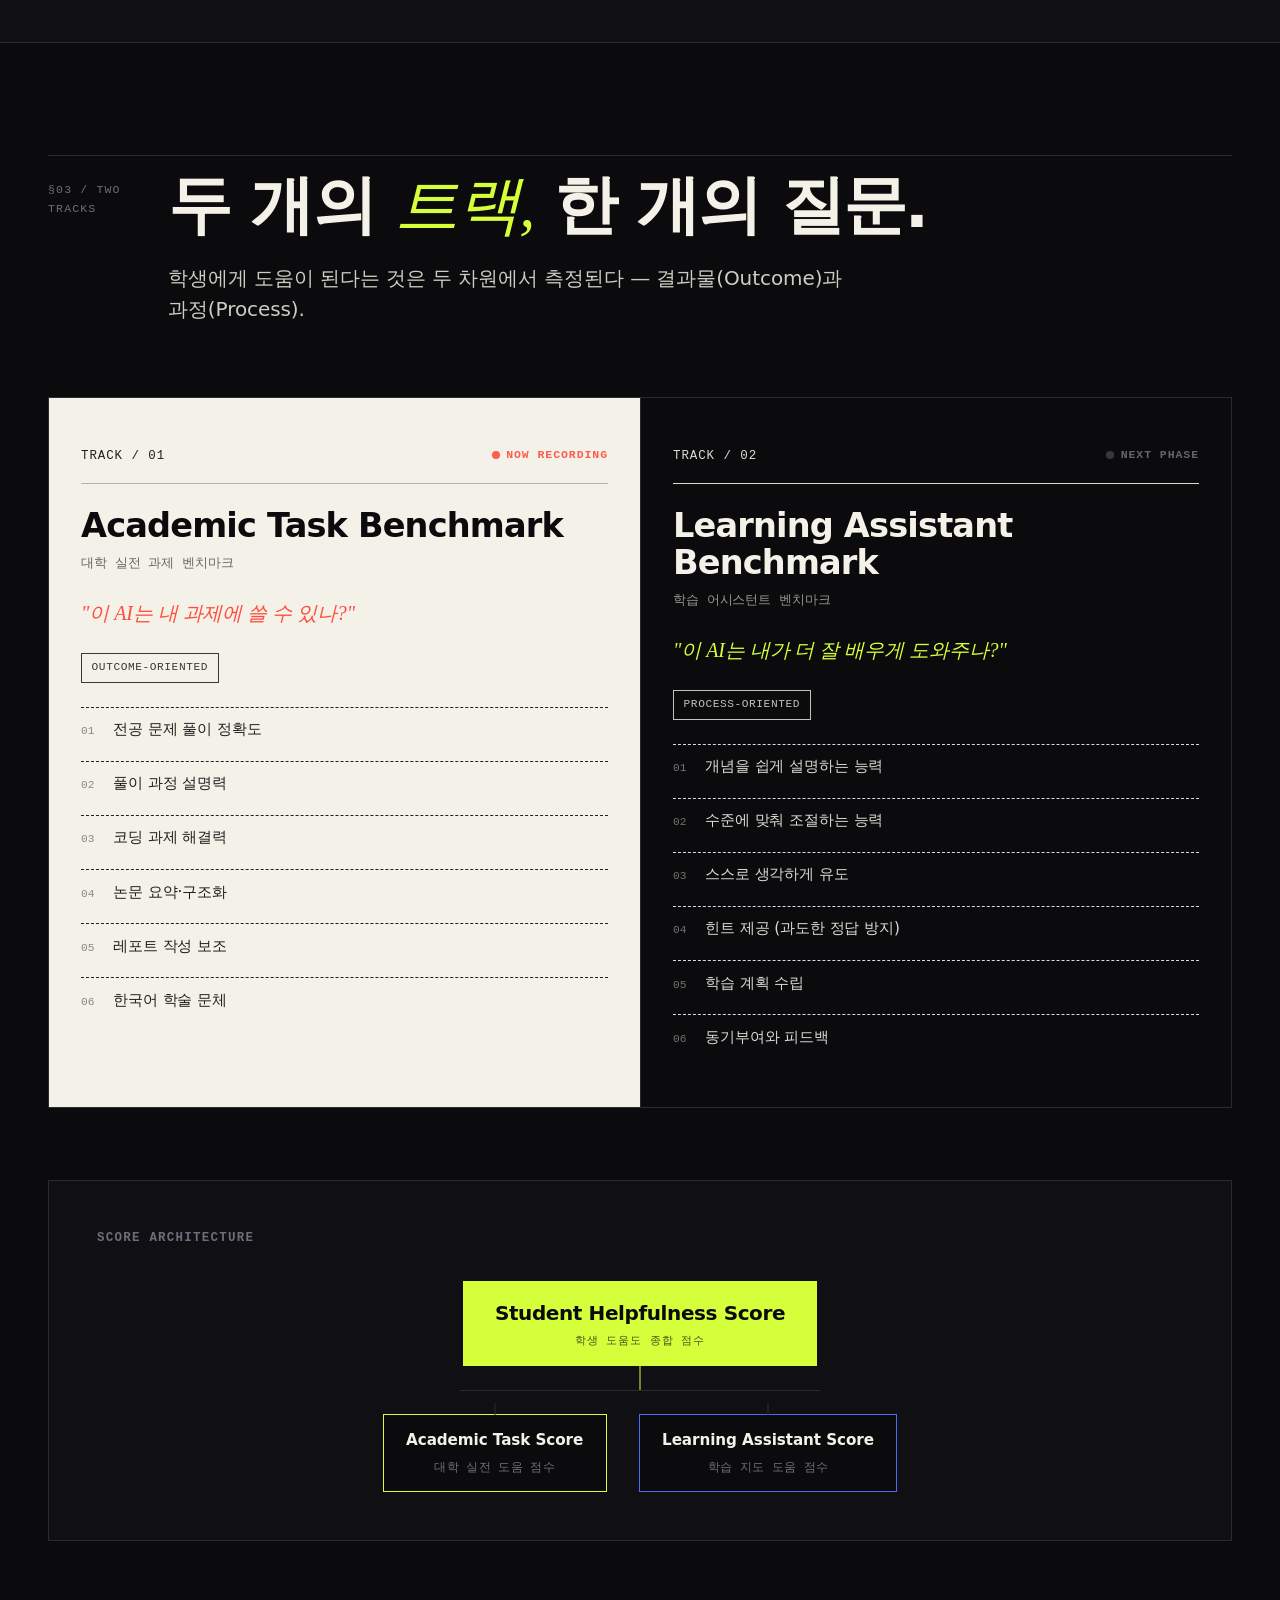
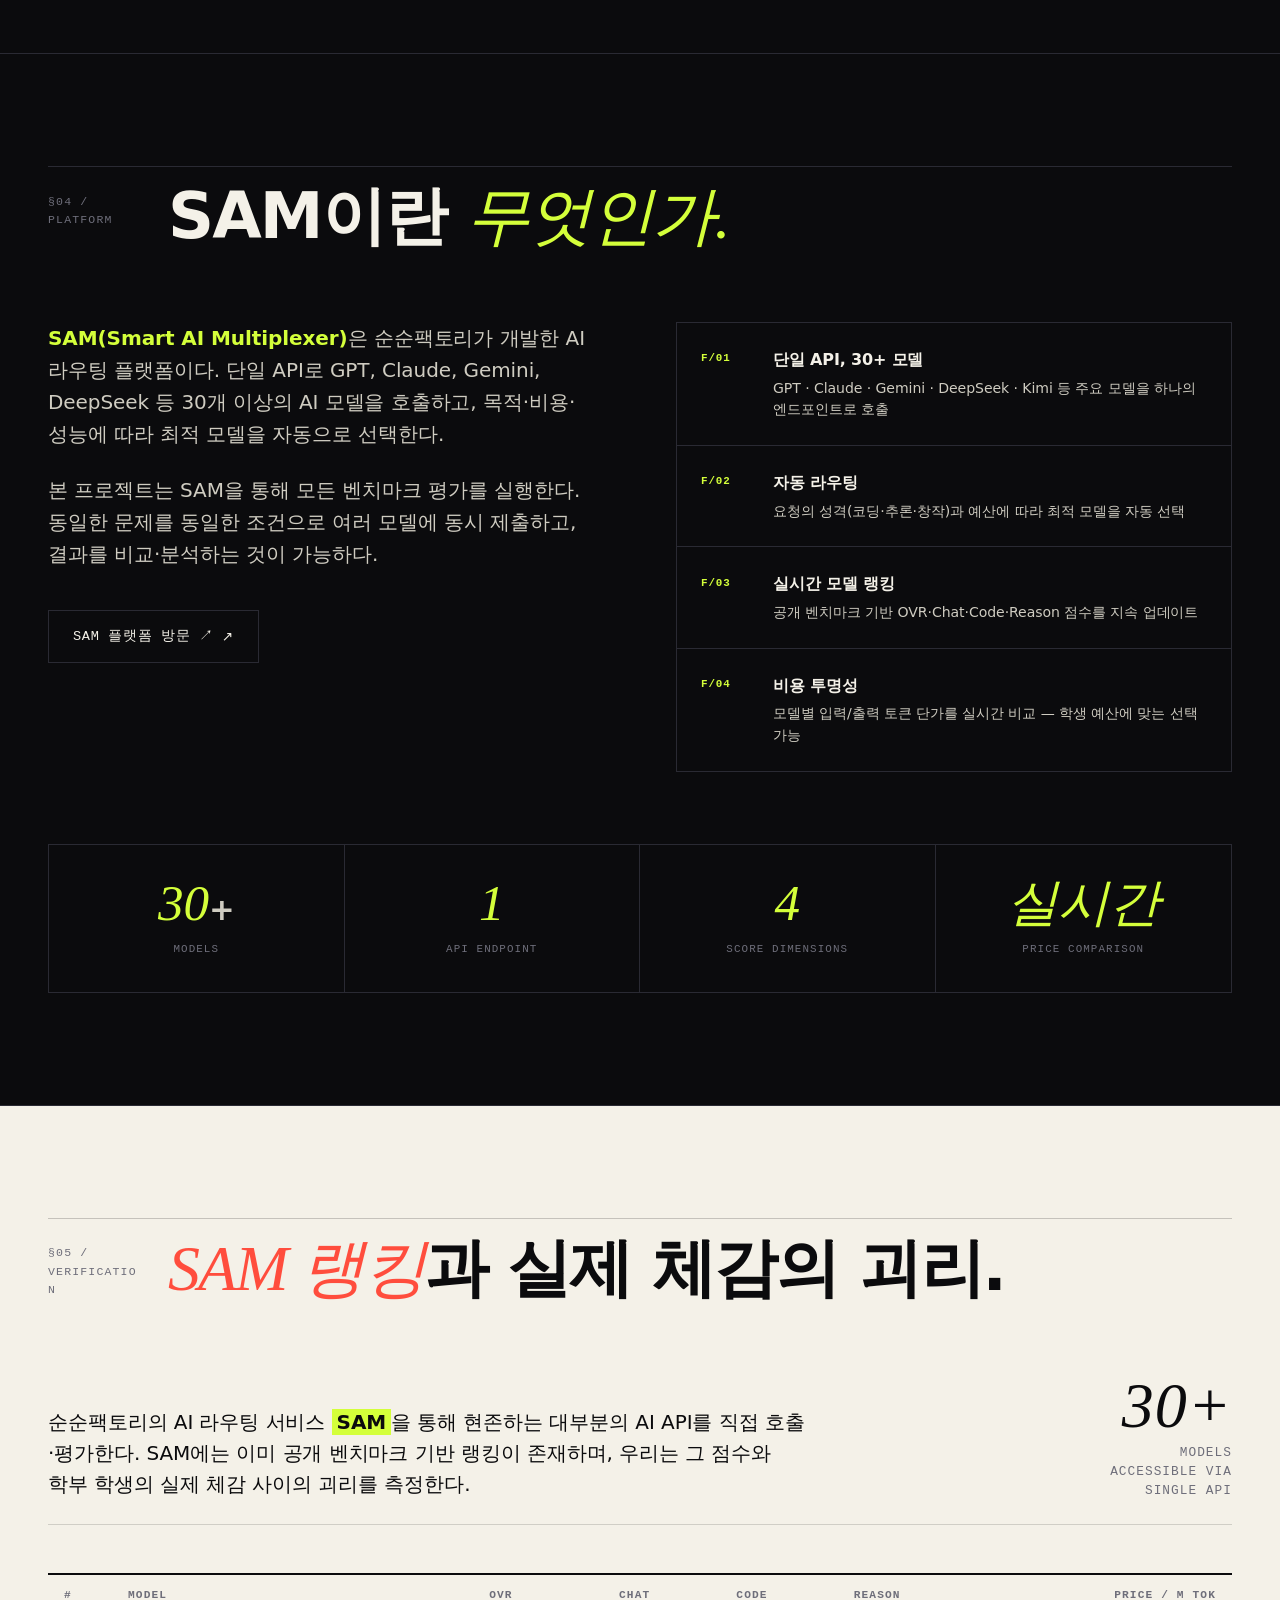
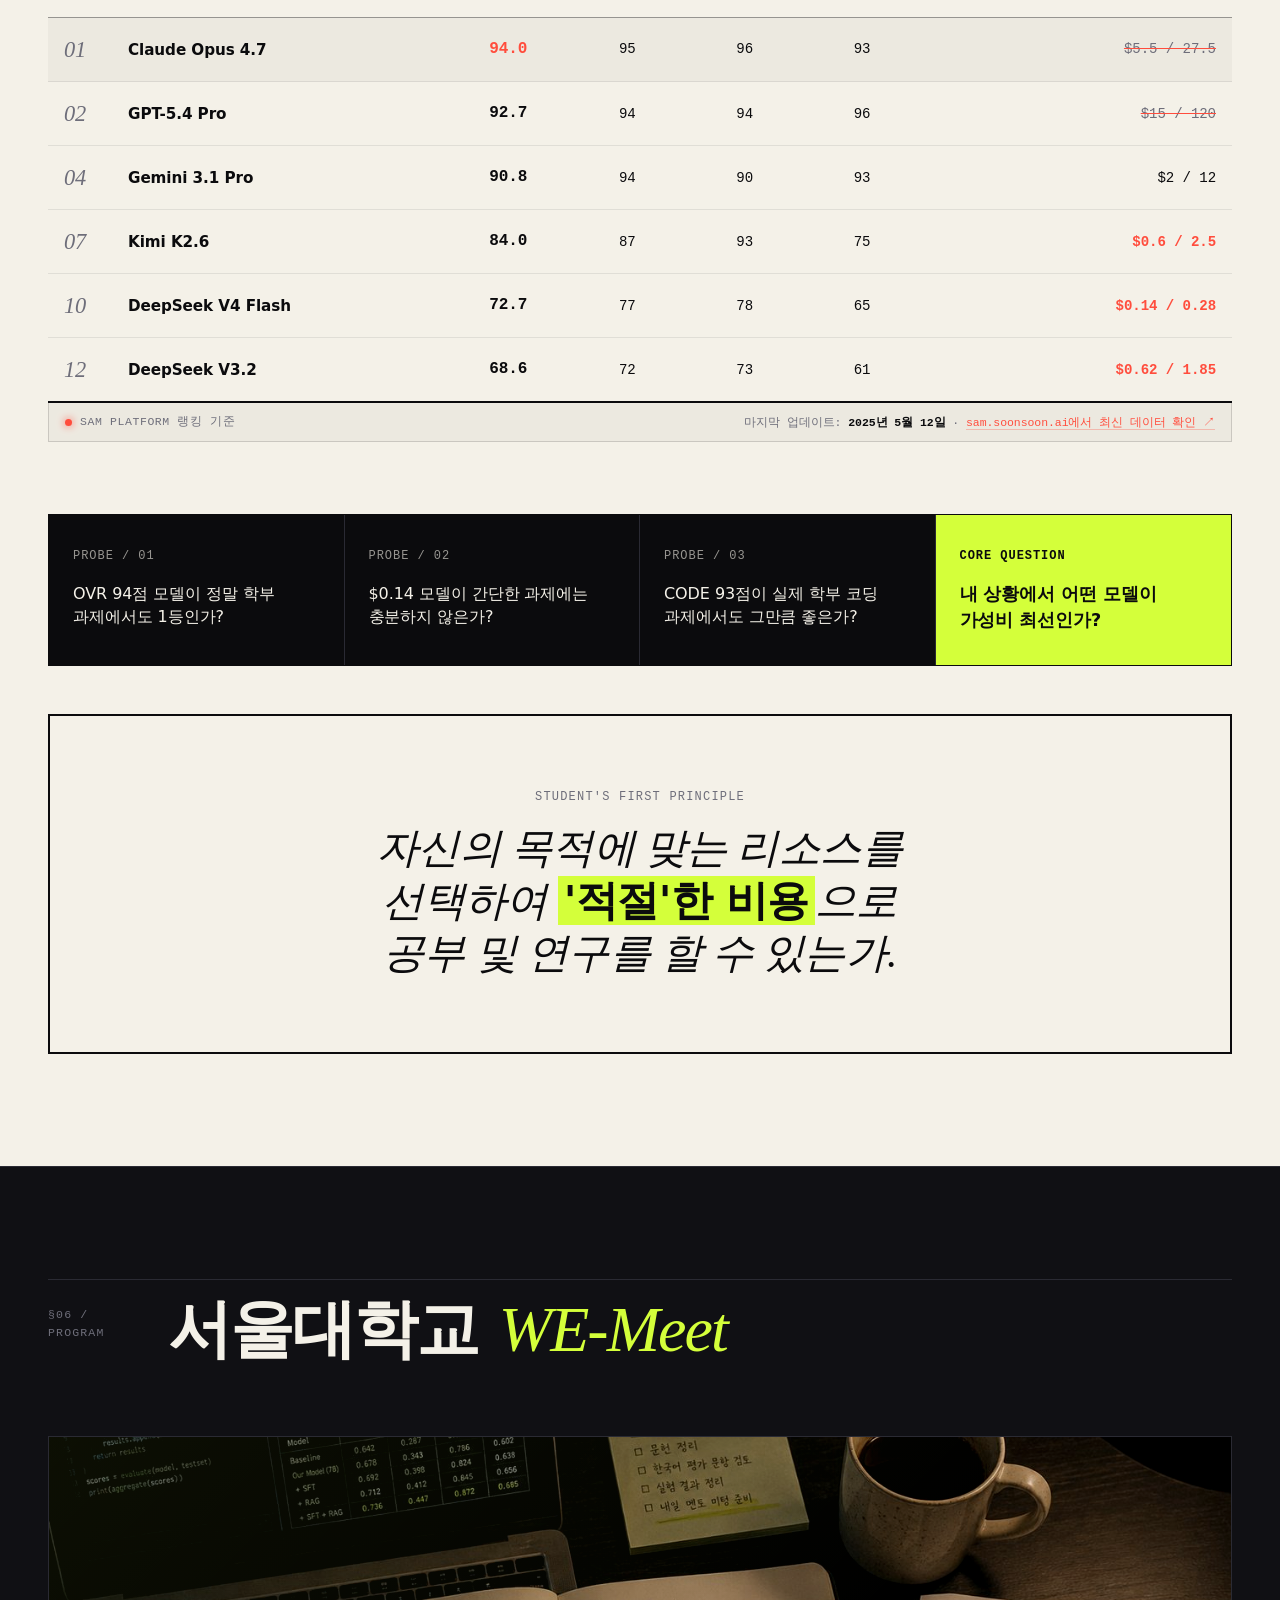
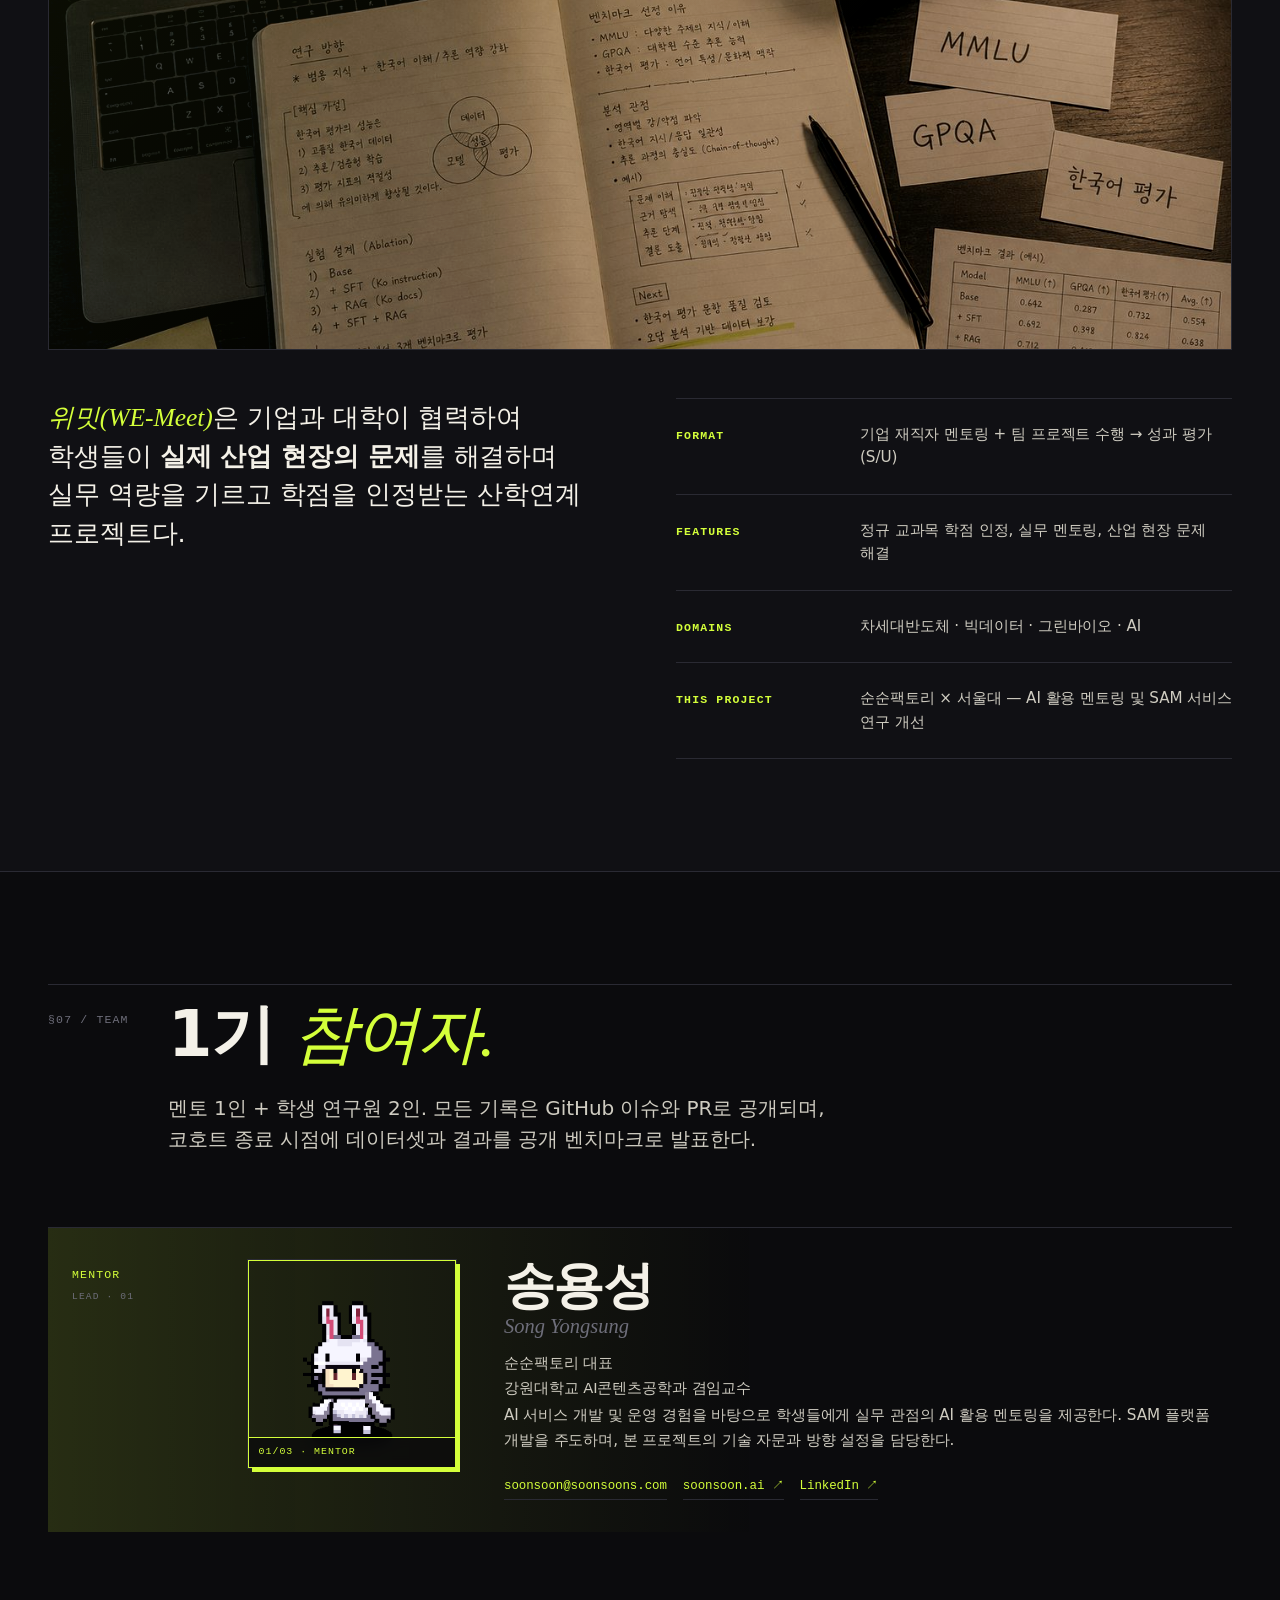
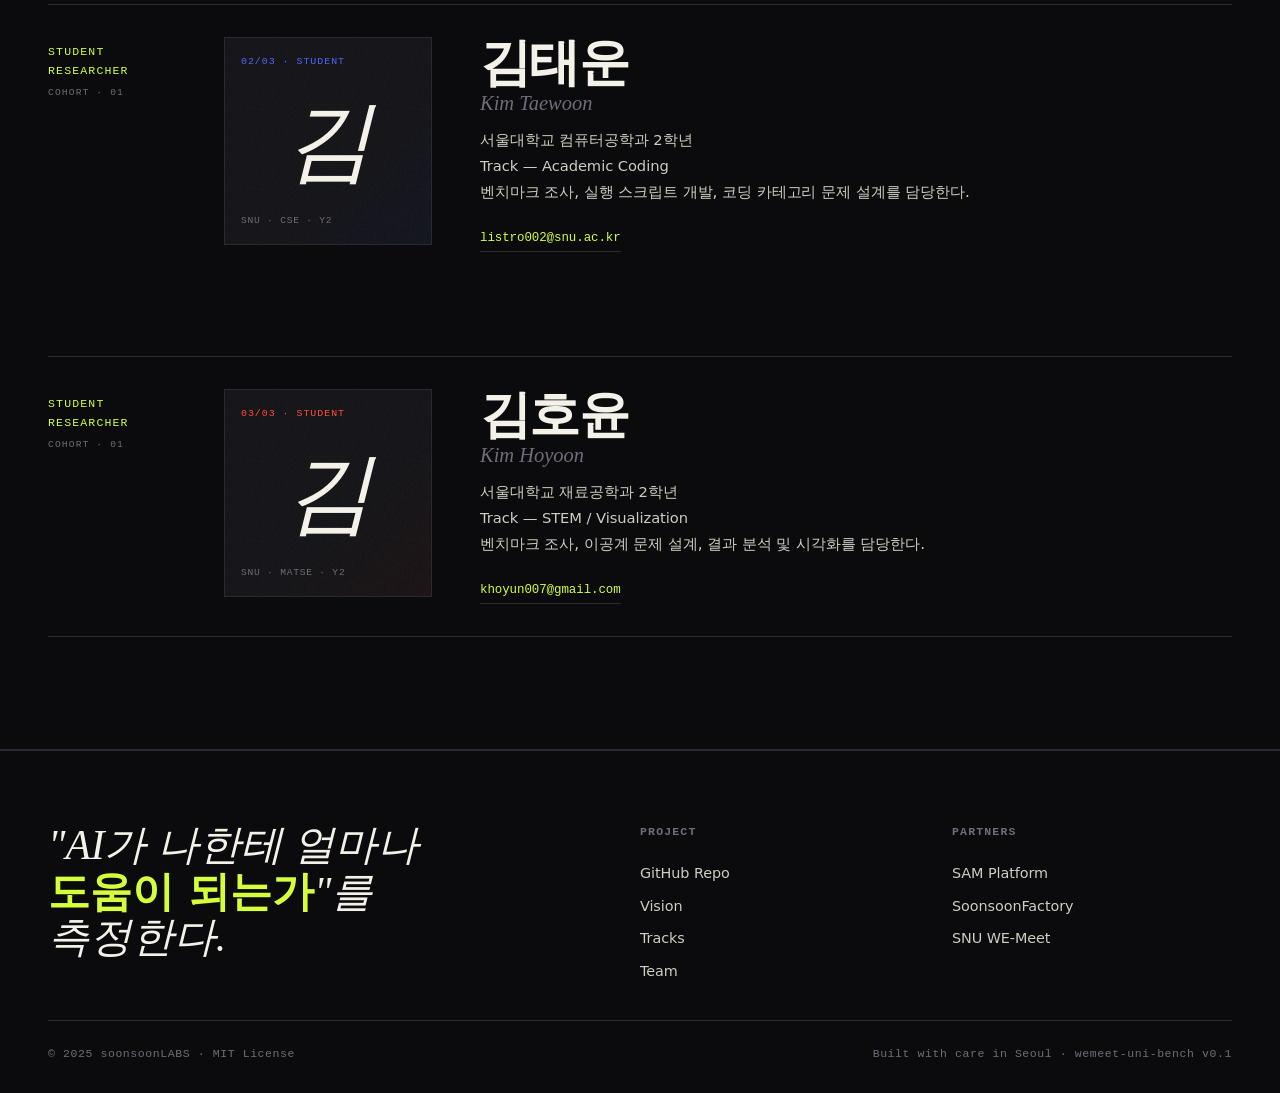
==== commit 8e4d701f: "Improve main page project roadmap" ====
--- a/website/index.html
+++ b/website/index.html
@@ -23,7 +23,7 @@
   <meta name="twitter:description" content="AI가 똑똑한 건 알겠는데, 내 과제는 잘 도와주나?" />
   <meta name="twitter:image" content="https://soonsoonlabs.github.io/wemeet-uni-bench/Asset/og-cover.jpg" />
 
-  <link rel="stylesheet" href="style.css" />
+  <link rel="stylesheet" href="style.css?v=roadmap-20260614c" />
   <link rel="alternate" hreflang="ko" href="index.html" />
   <link rel="alternate" hreflang="en" href="en.html" />
 </head>
@@ -35,13 +35,14 @@
       <a href="#" class="nav-logo">uni-bench / v0.1</a>
       <div class="nav-links">
         <a href="#vision" class="nav-key">vision</a>
+        <a href="#roadmap" class="nav-key">roadmap</a>
         <a href="#problem">problem</a>
         <a href="#tracks">tracks</a>
         <a href="#sam" class="nav-key">verify</a>
         <a href="#team">team</a>
-        <a href="reports/week2/" class="nav-key">report</a>
+        <a href="reports/week2/" class="nav-key">week2</a>
         <a href="reports/final/" class="nav-key">final</a>
-        <a href="eval/" class="nav-key">⚡ stress-eval</a>
+        <a href="eval/" class="nav-key">stress</a>
         <a href="playground/versions.html" class="nav-key">playground</a>
         <a href="en.html">EN</a>
         <a href="https://github.com/soonsoonLABS/wemeet-uni-bench" target="_blank" rel="noopener" class="nav-cta">GITHUB →</a>
@@ -72,7 +73,7 @@
             선택할 수 있도록 돕는다.
           </p>
           <div class="hero-actions" style="margin-top: 2rem;">
-            <a href="#vision" class="btn btn-primary">프로젝트 읽기</a>
+            <a href="#roadmap" class="btn btn-primary">진행 흐름 보기</a>
             <a href="https://github.com/soonsoonLABS/wemeet-uni-bench" target="_blank" rel="noopener" class="btn btn-ghost">Repository</a>
           </div>
         </div>
@@ -81,11 +82,81 @@
           <div><dt>Host</dt><dd>SoonsoonFactory</dd></div>
           <div><dt>Tracks</dt><dd>Academic · Learning Assistant</dd></div>
           <div><dt>Stack</dt><dd>SAM Platform · Python · GH Actions</dd></div>
-          <div><dt>Status</dt><dd><span class="status-dot"></span>collecting problems</dd></div>
+          <div><dt>Status</dt><dd><span class="status-dot"></span>final report published</dd></div>
         </dl>
       </div>
     </div>
   </header>
+
+  <!-- =============== PROJECT ROADMAP =============== -->
+  <section id="roadmap" class="section section-paper">
+    <div class="wrap">
+      <header class="section-head">
+        <p class="section-tag">§00 / Roadmap</p>
+        <div>
+          <h2 class="section-title">처음 온 사람은 <em>이 순서로</em> 보면 된다.</h2>
+          <p class="section-sub">
+            순순팩토리 WE-Meet 1기 SNUN 팀의 프로젝트는 조사, 문제 제작,
+            병목 발견, 신뢰성 평가 구현, 최종 결론으로 이어진다.
+            아래 흐름을 따라가면 각 산출물이 왜 만들어졌는지 한 번에 연결된다.
+          </p>
+        </div>
+      </header>
+
+      <div class="journey-lead">
+        <p>
+          핵심 결론부터 보고 싶다면 <a href="reports/final/">최종 결과 페이지</a>로,
+          실제 평가 도구를 먼저 만져보고 싶다면 <a href="eval/">Stress Eval</a>로 이동하면 된다.
+          전체 맥락은 아래 주차별 여정이 가장 빠르다.
+        </p>
+      </div>
+
+      <div class="journey">
+        <article class="journey-item">
+          <span class="journey-week">Week 1</span>
+          <h3>기존 벤치마크 조사</h3>
+          <p>글로벌 LLM 벤치마크와 한국 대학생 학업 상황 사이의 괴리를 확인했다.</p>
+          <a href="https://github.com/soonsoonLABS/wemeet-uni-bench/blob/main/docs/benchmark-survey.md" target="_blank" rel="noopener">조사 문서 보기</a>
+        </article>
+
+        <article class="journey-item is-featured">
+          <span class="journey-week">Week 2</span>
+          <h3>문제 제작과 3축 프레임워크</h3>
+          <p>학생들이 직접 만든 문제에서 도메인 X축, 능력 Y축, 난이도 Z축이 드러났다.</p>
+          <a href="reports/week2/">2주차 종합 보고서</a>
+        </article>
+
+        <article class="journey-item">
+          <span class="journey-week">Week 3</span>
+          <h3>수동 평가 병목과 전략 피벗</h3>
+          <p>설명력과 학습 유도는 수동 채점 병목이 커서, 자동화 가능한 신뢰성 영역에 집중했다.</p>
+          <a href="https://github.com/soonsoonLABS/wemeet-uni-bench/blob/main/docs/SNUN/SNUN_week3_docs/week3_strategy_report.md" target="_blank" rel="noopener">전략 보고서 보기</a>
+        </article>
+
+        <article class="journey-item is-live">
+          <span class="journey-week">Week 4</span>
+          <h3>Stress Eval 구현</h3>
+          <p>16개 신뢰성 스트레스 테스트와 31개 모델 평가 파이프라인을 웹 대시보드로 연결했다.</p>
+          <a href="eval/">Stress Eval 열기</a>
+        </article>
+
+        <article class="journey-item is-final">
+          <span class="journey-week">Week 5</span>
+          <h3>최종 결론과 다음 과제</h3>
+          <p>문제 설계는 유의미했지만, 키워드 기반 자동 채점 랭킹은 실험적이라는 결론에 도달했다.</p>
+          <a href="reports/final/">최종 결과 페이지</a>
+        </article>
+      </div>
+
+      <div class="journey-summary">
+        <div>
+          <b>추천 읽기</b>
+          <span>2주차 보고서 → Stress Eval → 최종 결과 페이지</span>
+        </div>
+        <a href="reports/final/" class="btn btn-primary">최종 결론부터 보기</a>
+      </div>
+    </div>
+  </section>
 
   <!-- =============== VISION =============== -->
   <section id="vision" class="section">
--- a/website/style.css
+++ b/website/style.css
@@ -375,6 +375,111 @@
 }
 .section-paper .section-sub { color: rgba(11, 11, 13, 0.68); }
 
+/* --- Project Roadmap ---------------------------------------------------- */
+.journey-lead {
+  max-width: 68ch;
+  margin: calc(var(--s-6) * -0.45) 0 var(--s-4) calc(6rem + var(--s-3));
+  color: rgba(11, 11, 13, 0.72);
+  font-size: var(--t-md);
+  line-height: 1.65;
+}
+.journey-lead a {
+  color: var(--alert);
+  font-weight: 800;
+  border-bottom: 1px solid currentColor;
+}
+
+.journey {
+  display: grid;
+  grid-template-columns: repeat(5, 1fr);
+  border: 1px solid rgba(11, 11, 13, 0.2);
+  background: rgba(11, 11, 13, 0.03);
+}
+.journey-item {
+  min-height: 280px;
+  padding: var(--s-3);
+  border-right: 1px solid rgba(11, 11, 13, 0.2);
+  display: grid;
+  align-content: start;
+  gap: 0.85rem;
+  color: var(--ink);
+  position: relative;
+}
+.journey-item:last-child { border-right: 0; }
+.journey-item::before {
+  content: "";
+  position: absolute;
+  inset: 0 auto auto 0;
+  width: 100%;
+  height: 3px;
+  background: rgba(11, 11, 13, 0.16);
+}
+.journey-item.is-featured::before { background: var(--cobalt); }
+.journey-item.is-live::before { background: var(--lime); }
+.journey-item.is-final::before { background: var(--alert); }
+.journey-week {
+  font-family: var(--ff-mono);
+  font-size: 0.74rem;
+  font-weight: 800;
+  color: var(--mute);
+  letter-spacing: 0.12em;
+  text-transform: uppercase;
+}
+.journey-item h3 {
+  font-family: var(--ff-sans);
+  font-weight: 850;
+  font-size: 1.32rem;
+  line-height: 1.18;
+  letter-spacing: 0;
+  color: var(--ink);
+  word-break: keep-all;
+}
+.journey-item p {
+  color: rgba(11, 11, 13, 0.68);
+  line-height: 1.62;
+  font-size: 0.96rem;
+}
+.journey-item a {
+  width: max-content;
+  align-self: end;
+  color: var(--ink);
+  font-family: var(--ff-mono);
+  font-size: 0.78rem;
+  font-weight: 800;
+  border-bottom: 1px solid rgba(11, 11, 13, 0.35);
+}
+.journey-item a::after { content: " ↗"; }
+.journey-item.is-final a { color: var(--alert); border-bottom-color: var(--alert); }
+.journey-item.is-live a { color: #425000; border-bottom-color: #425000; }
+
+.journey-summary {
+  margin-top: var(--s-3);
+  padding: var(--s-3);
+  border: 1px solid rgba(11, 11, 13, 0.2);
+  display: flex;
+  justify-content: space-between;
+  gap: var(--s-3);
+  align-items: center;
+  background: var(--ink);
+  color: var(--paper);
+}
+.journey-summary div {
+  display: grid;
+  gap: 0.25rem;
+}
+.journey-summary b {
+  font-family: var(--ff-mono);
+  font-size: 0.74rem;
+  color: var(--lime);
+  letter-spacing: 0.12em;
+  text-transform: uppercase;
+}
+.journey-summary span {
+  color: var(--paper-dim);
+  font-size: var(--t-md);
+  line-height: 1.45;
+}
+
 /* --- Manifesto (Vision) — replaces icon-card grid ----------------------- */
 .questions {
   display: grid;
@@ -1063,6 +1168,22 @@
   .hero-aside > div { grid-template-columns: 4.5rem 1fr; }
   .section-head { grid-template-columns: 1fr; gap: var(--s-2); }
   .section-tag { padding-top: 0; }
+  .journey-lead { margin-left: 0; }
+  .journey { grid-template-columns: repeat(2, 1fr); }
+  .journey-item {
+    min-height: 230px;
+    border-bottom: 1px solid rgba(11, 11, 13, 0.2);
+  }
+  .journey-item:nth-child(2n) { border-right: 0; }
+  .journey-item:last-child {
+    grid-column: 1 / -1;
+    border-right: 0;
+    border-bottom: 0;
+  }
+  .journey-summary {
+    align-items: flex-start;
+    flex-direction: column;
+  }
   .questions { grid-template-columns: 1fr; }
   .q-item + .q-item { border-left: 0; border-top: var(--edge-thin); }
   .manifesto-item { grid-template-columns: 3rem 1fr; gap: var(--s-2); }
@@ -1082,9 +1203,32 @@
   .foot-top { grid-template-columns: 1fr; }
 }
 @media (max-width: 560px) {
+  .nav-links a { display: none; }
+  .nav-links a[href="#roadmap"],
+  .nav-links a[href="reports/final/"],
+  .nav-links a[href="eval/"] {
+    display: inline-flex;
+  }
   .hero { padding-top: clamp(6rem, 14vh, 9rem); padding-bottom: var(--s-5); }
   .hero-meta { flex-direction: column; gap: 0.5rem; align-items: flex-start; }
   .hero-aside > div { grid-template-columns: 4rem 1fr; }
+  .journey { grid-template-columns: 1fr; }
+  .journey-item {
+    min-height: auto;
+    border-right: 0;
+  }
+  .journey-item:nth-child(2n) { border-right: 0; }
+  .journey-item:last-child {
+    grid-column: auto;
+    border-right: 0;
+    border-bottom: 0;
+  }
+  .journey-item a { width: fit-content; }
+  .journey-item h3 { font-size: 1.18rem; }
+  .journey-summary .btn {
+    justify-content: center;
+    width: 100%;
+  }
   .sam-q { grid-template-columns: 1fr; }
   .sam-q-item { border-right: 0; border-bottom: 1px solid var(--rule); }
   .sam-q-item:last-child { border-bottom: 0; }
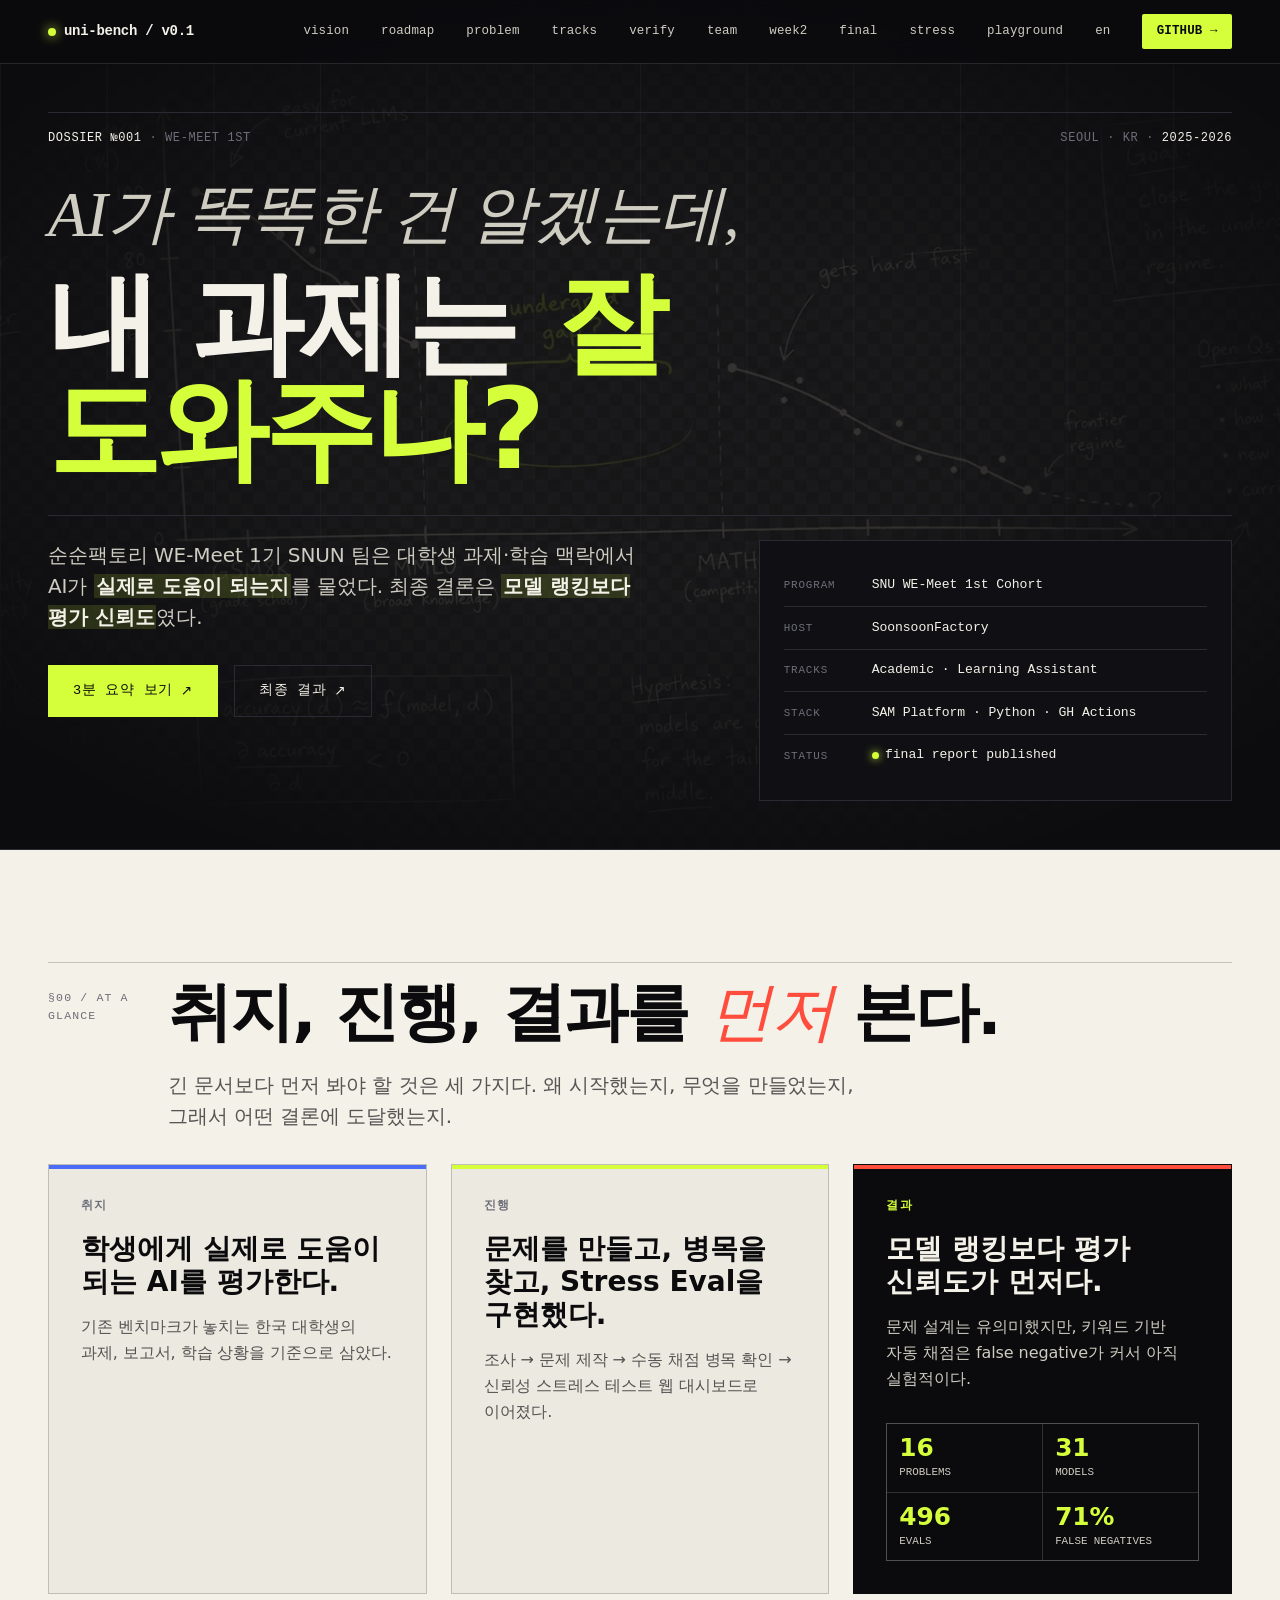
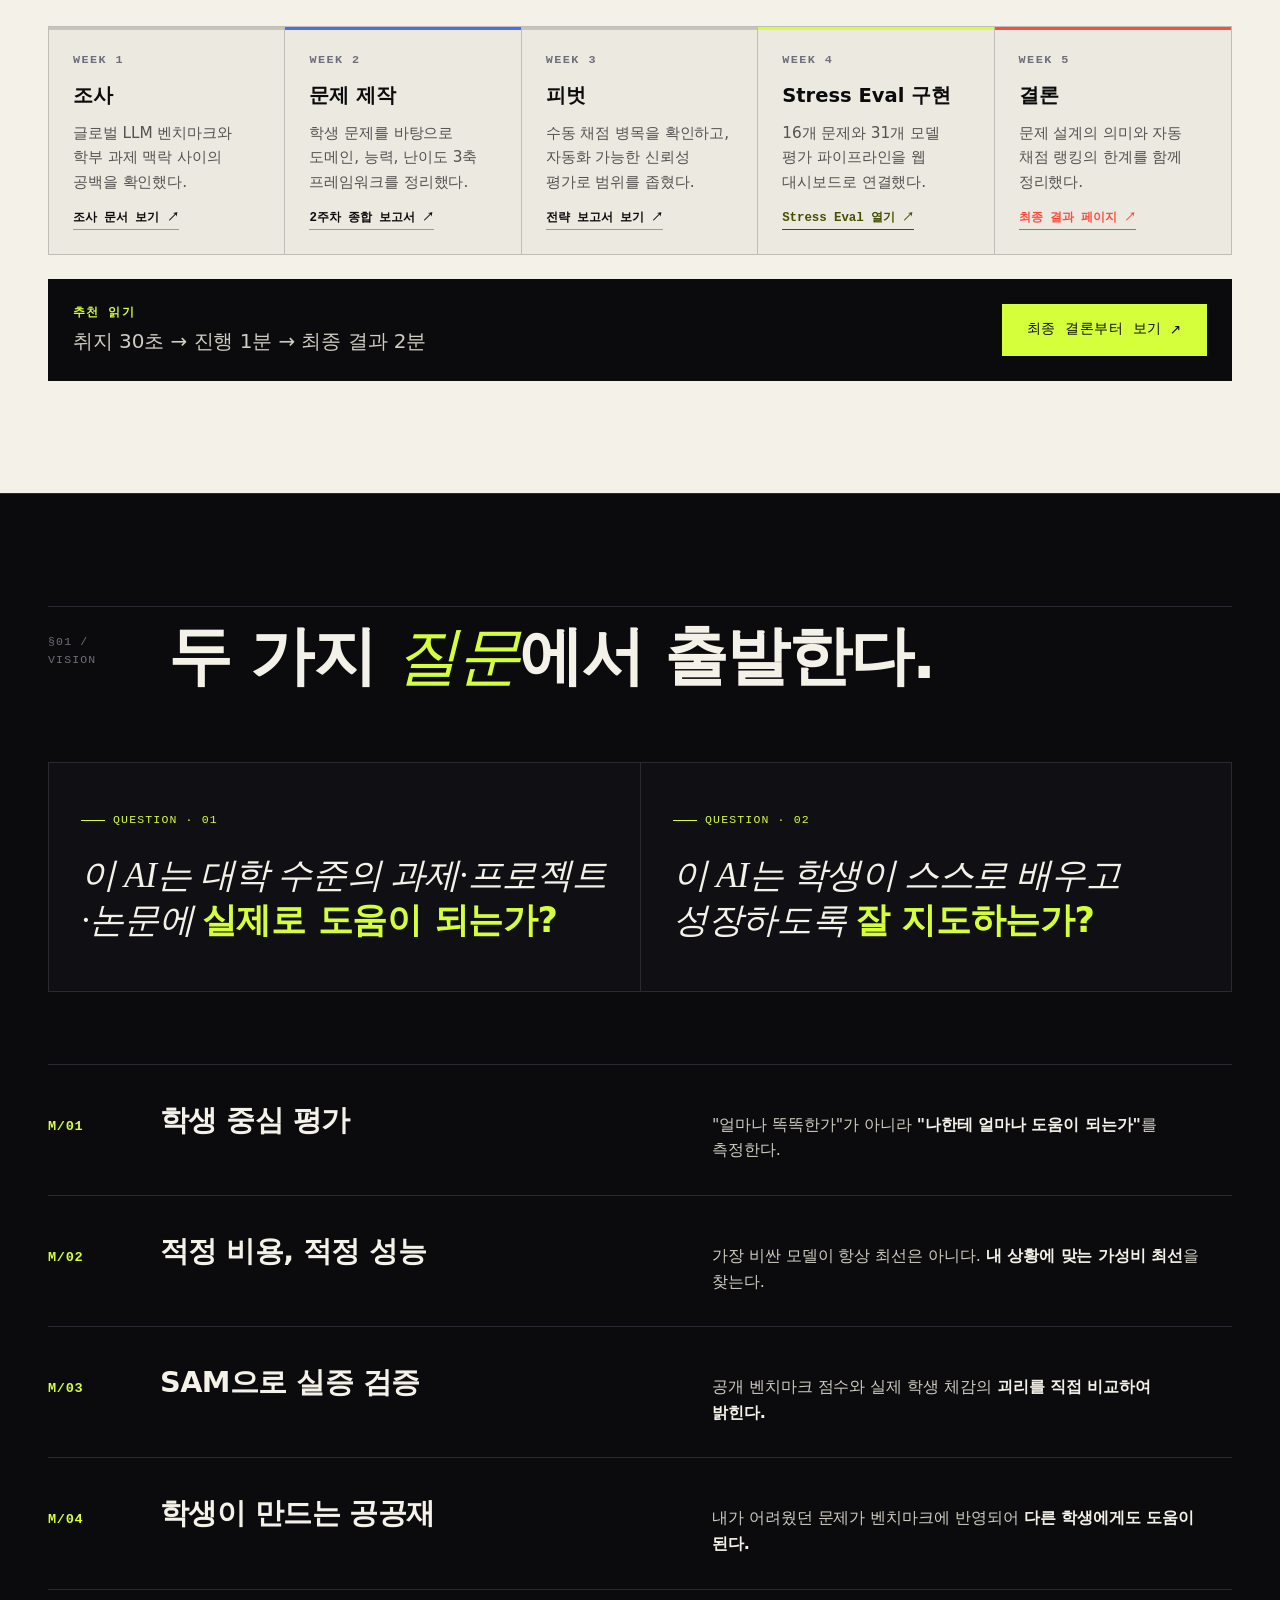
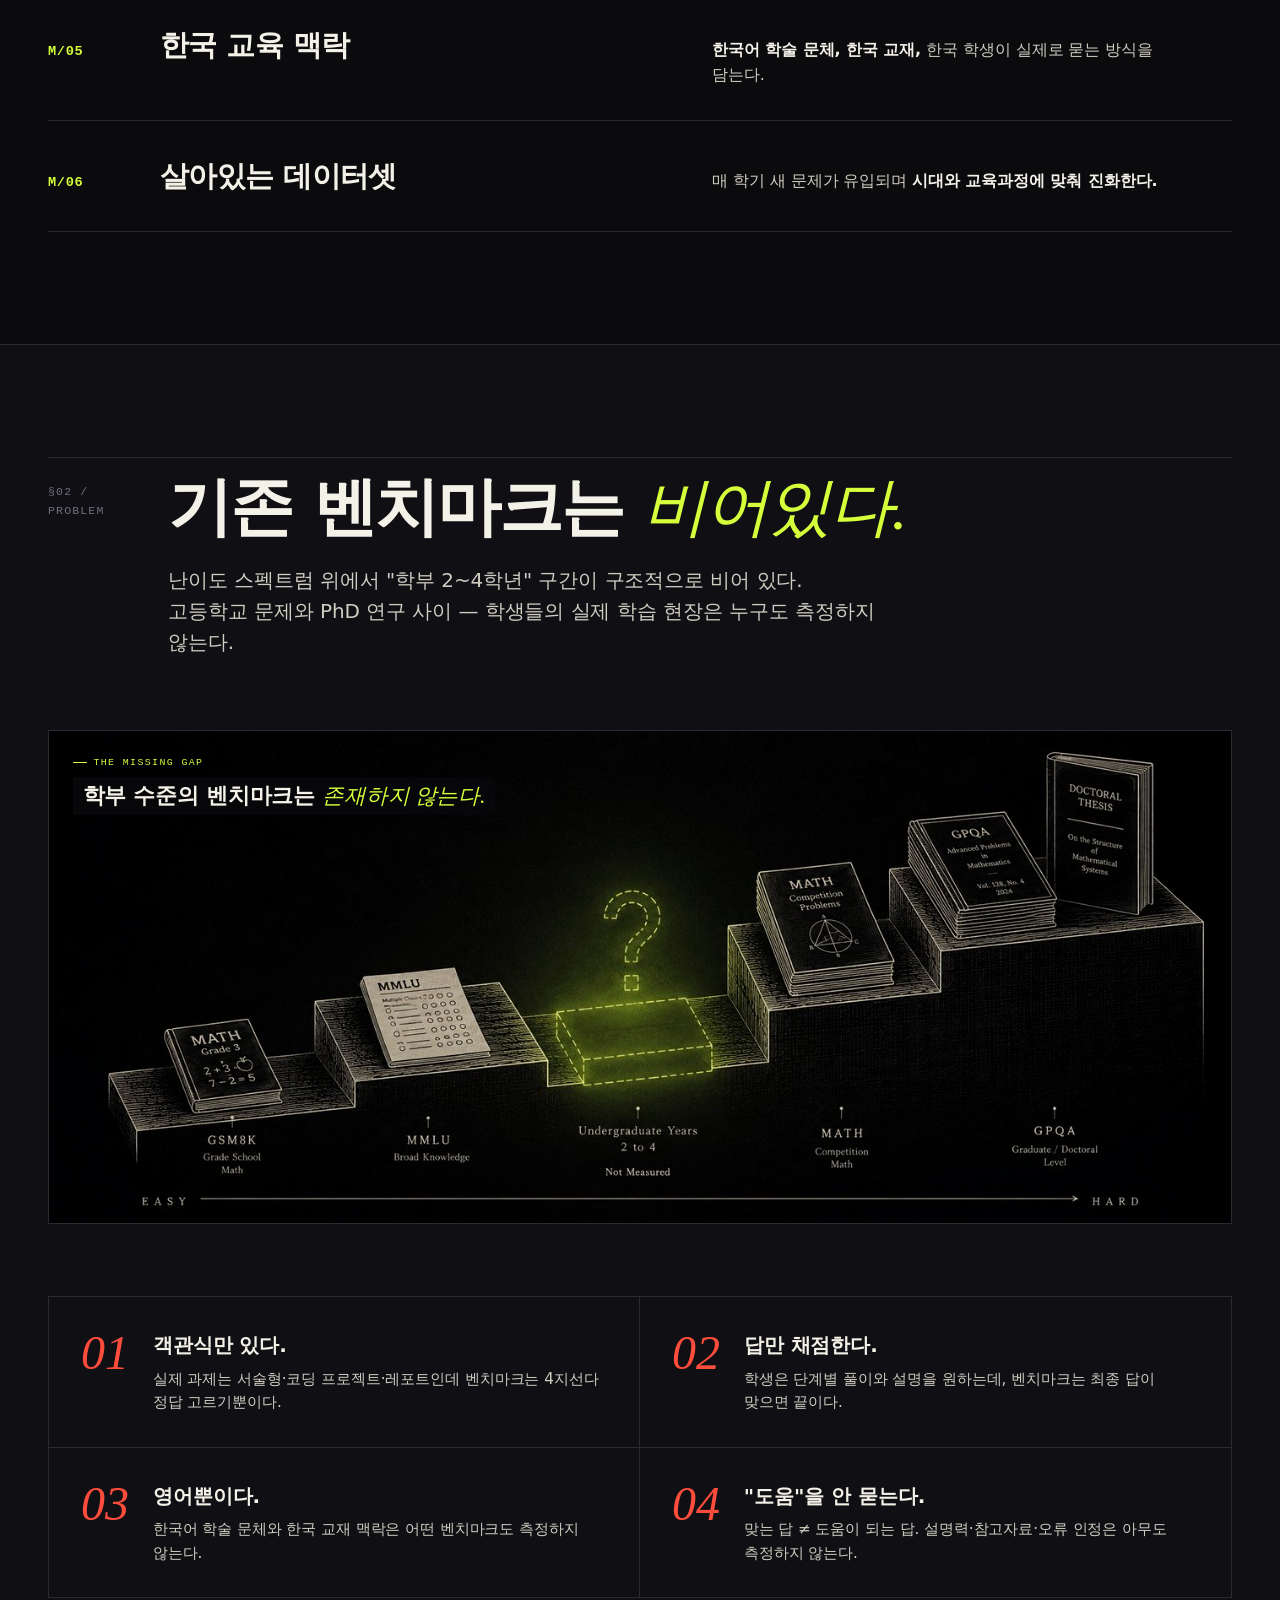
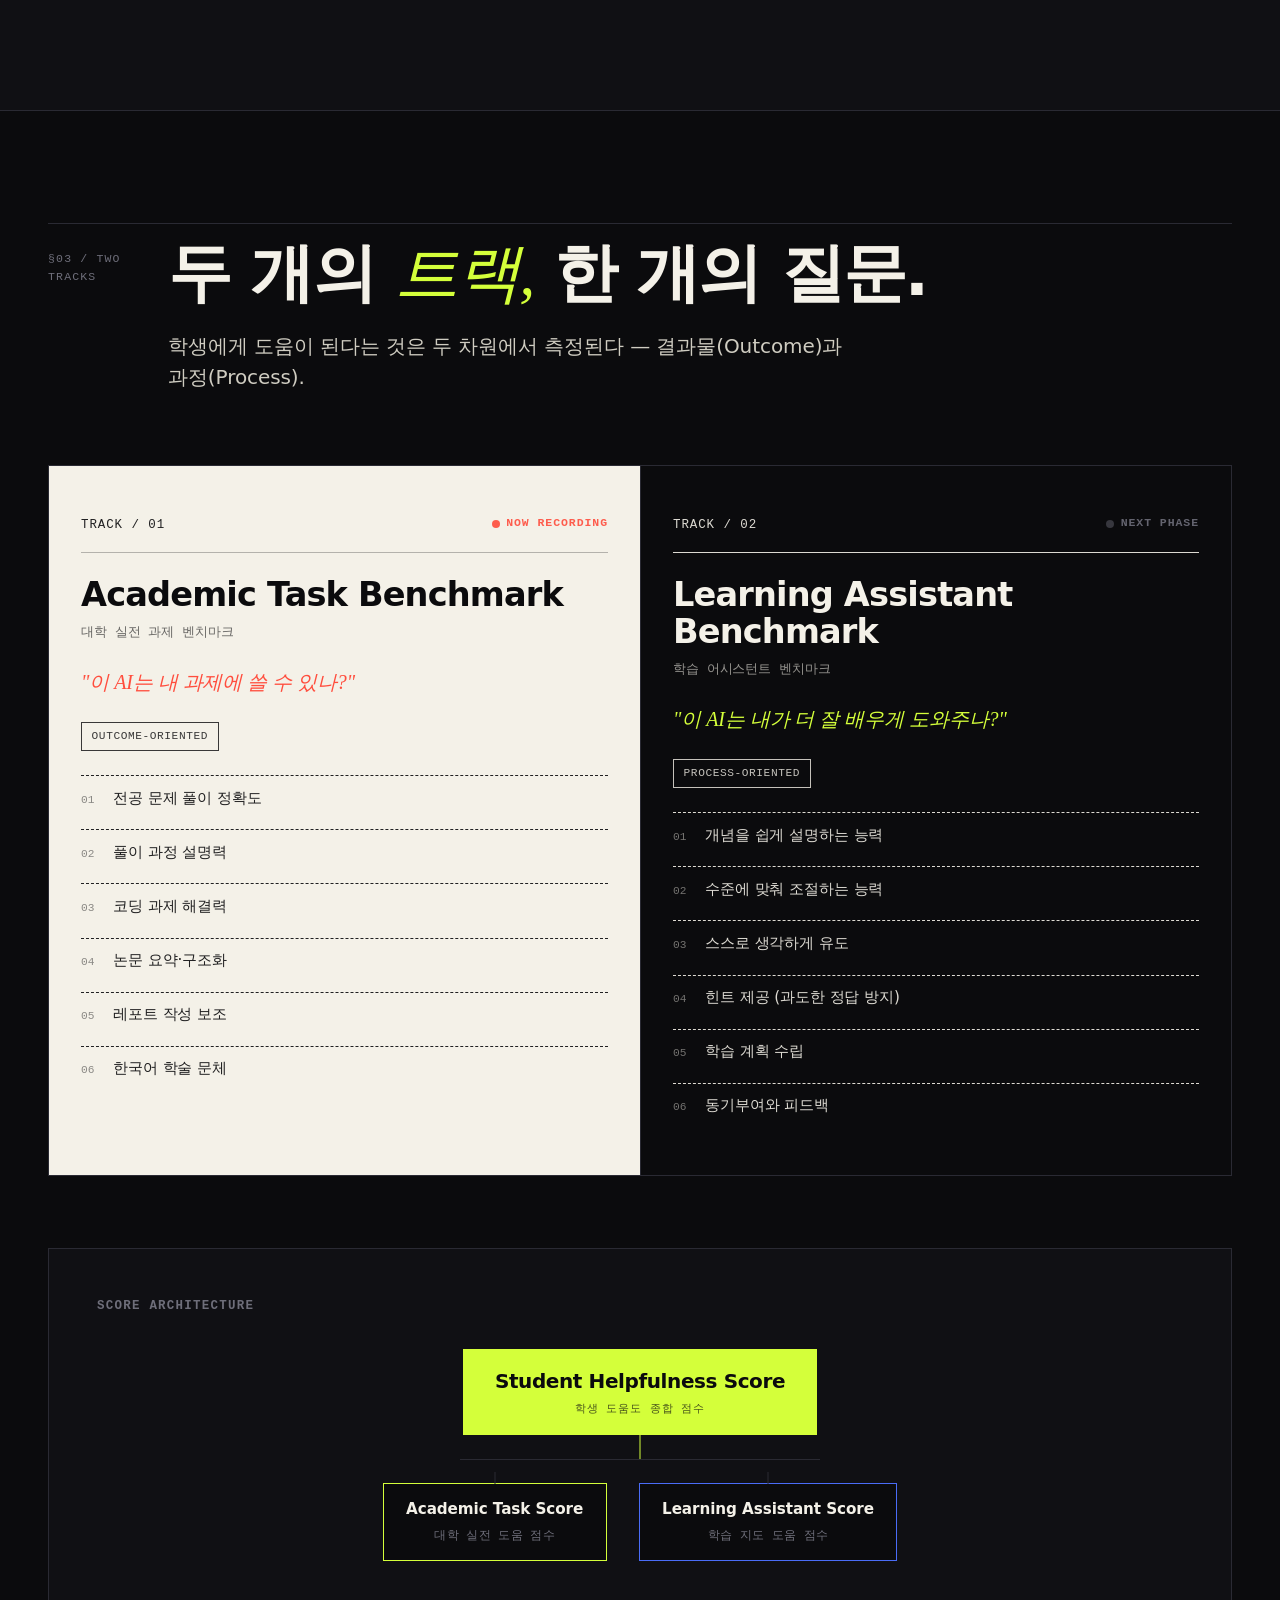
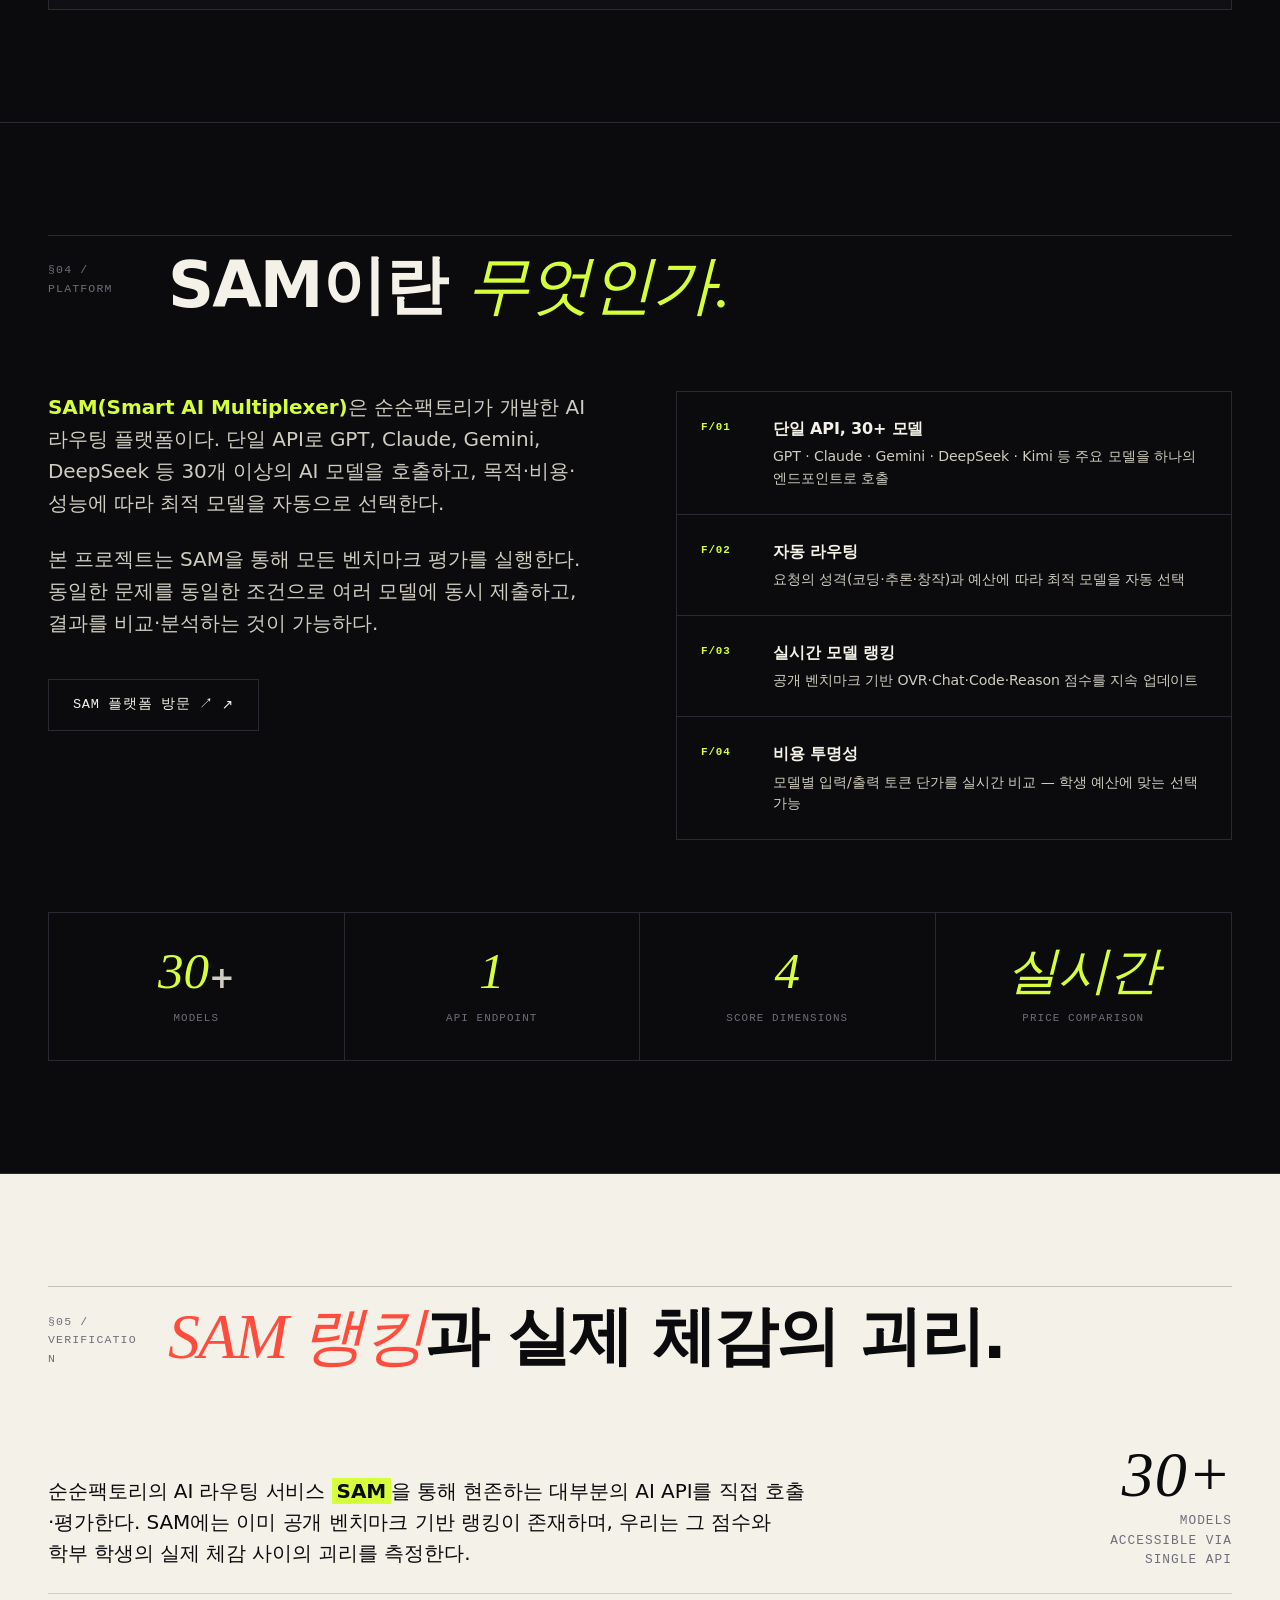
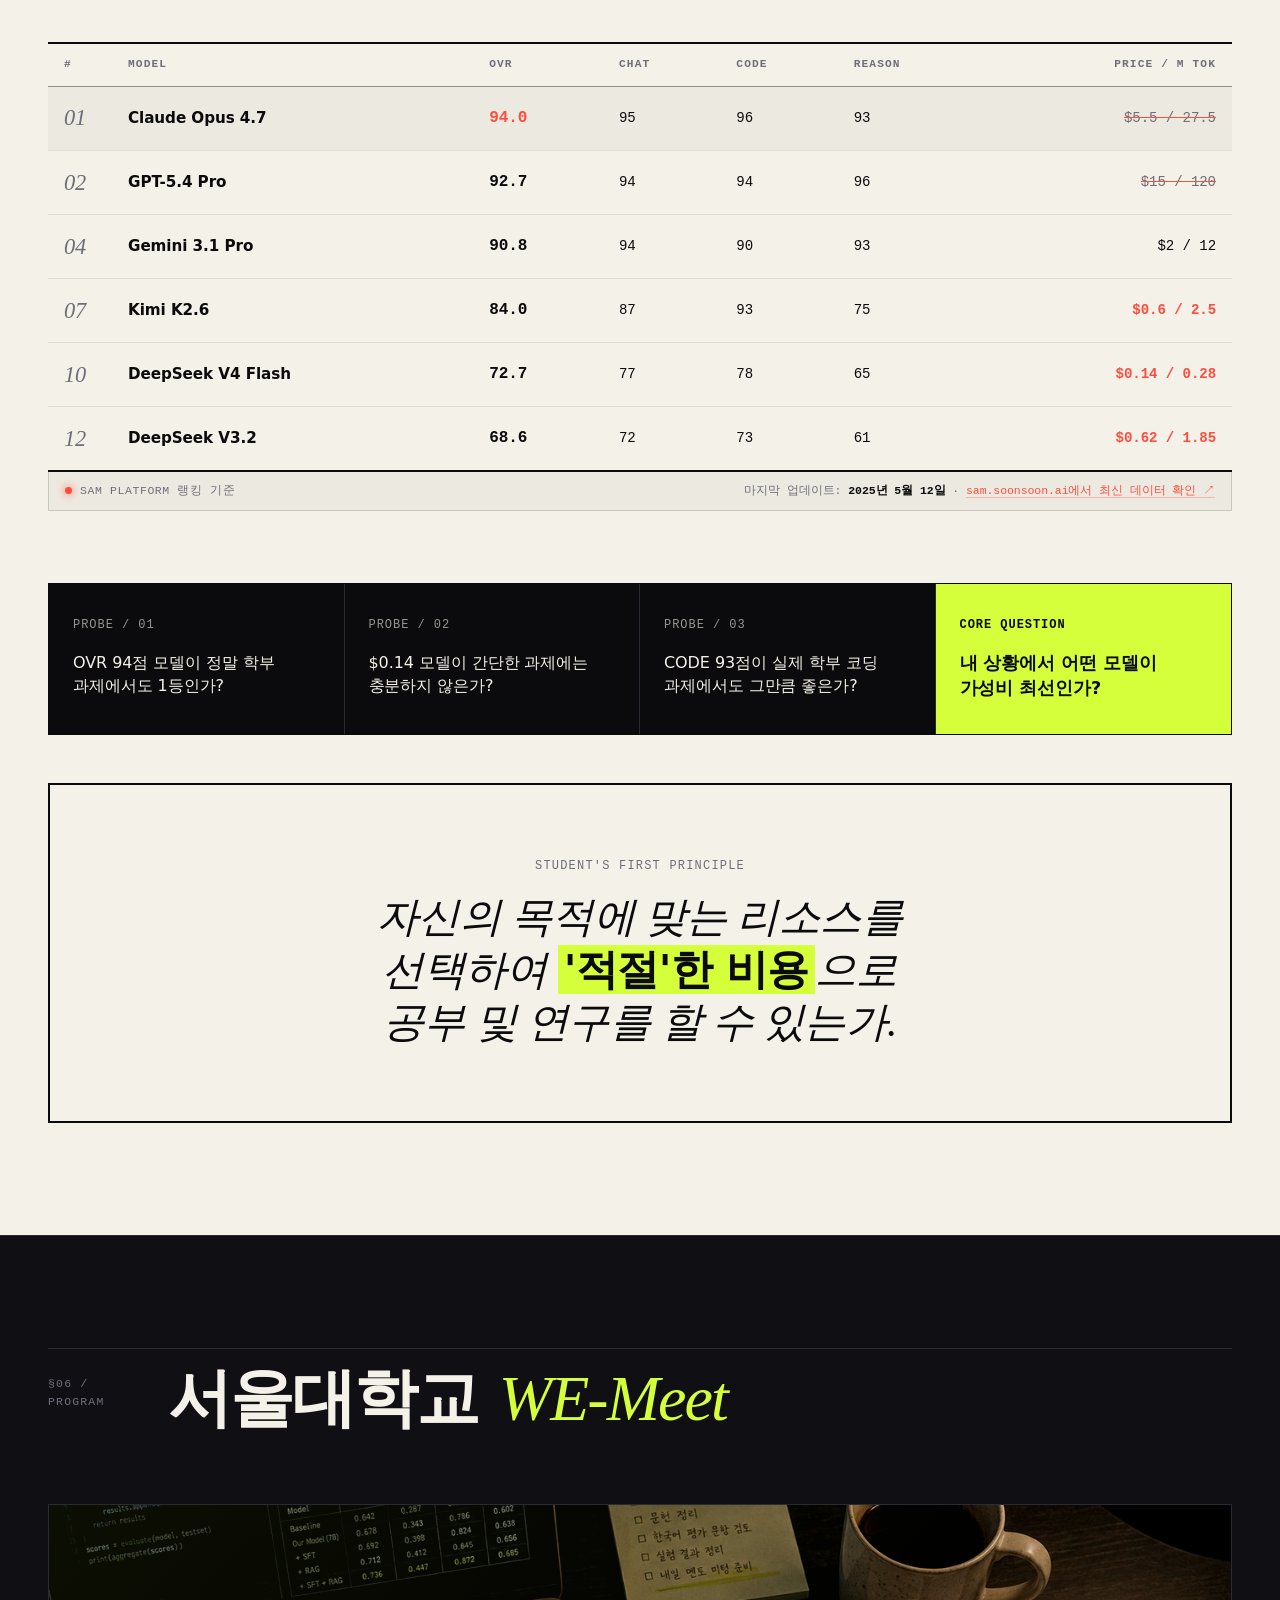
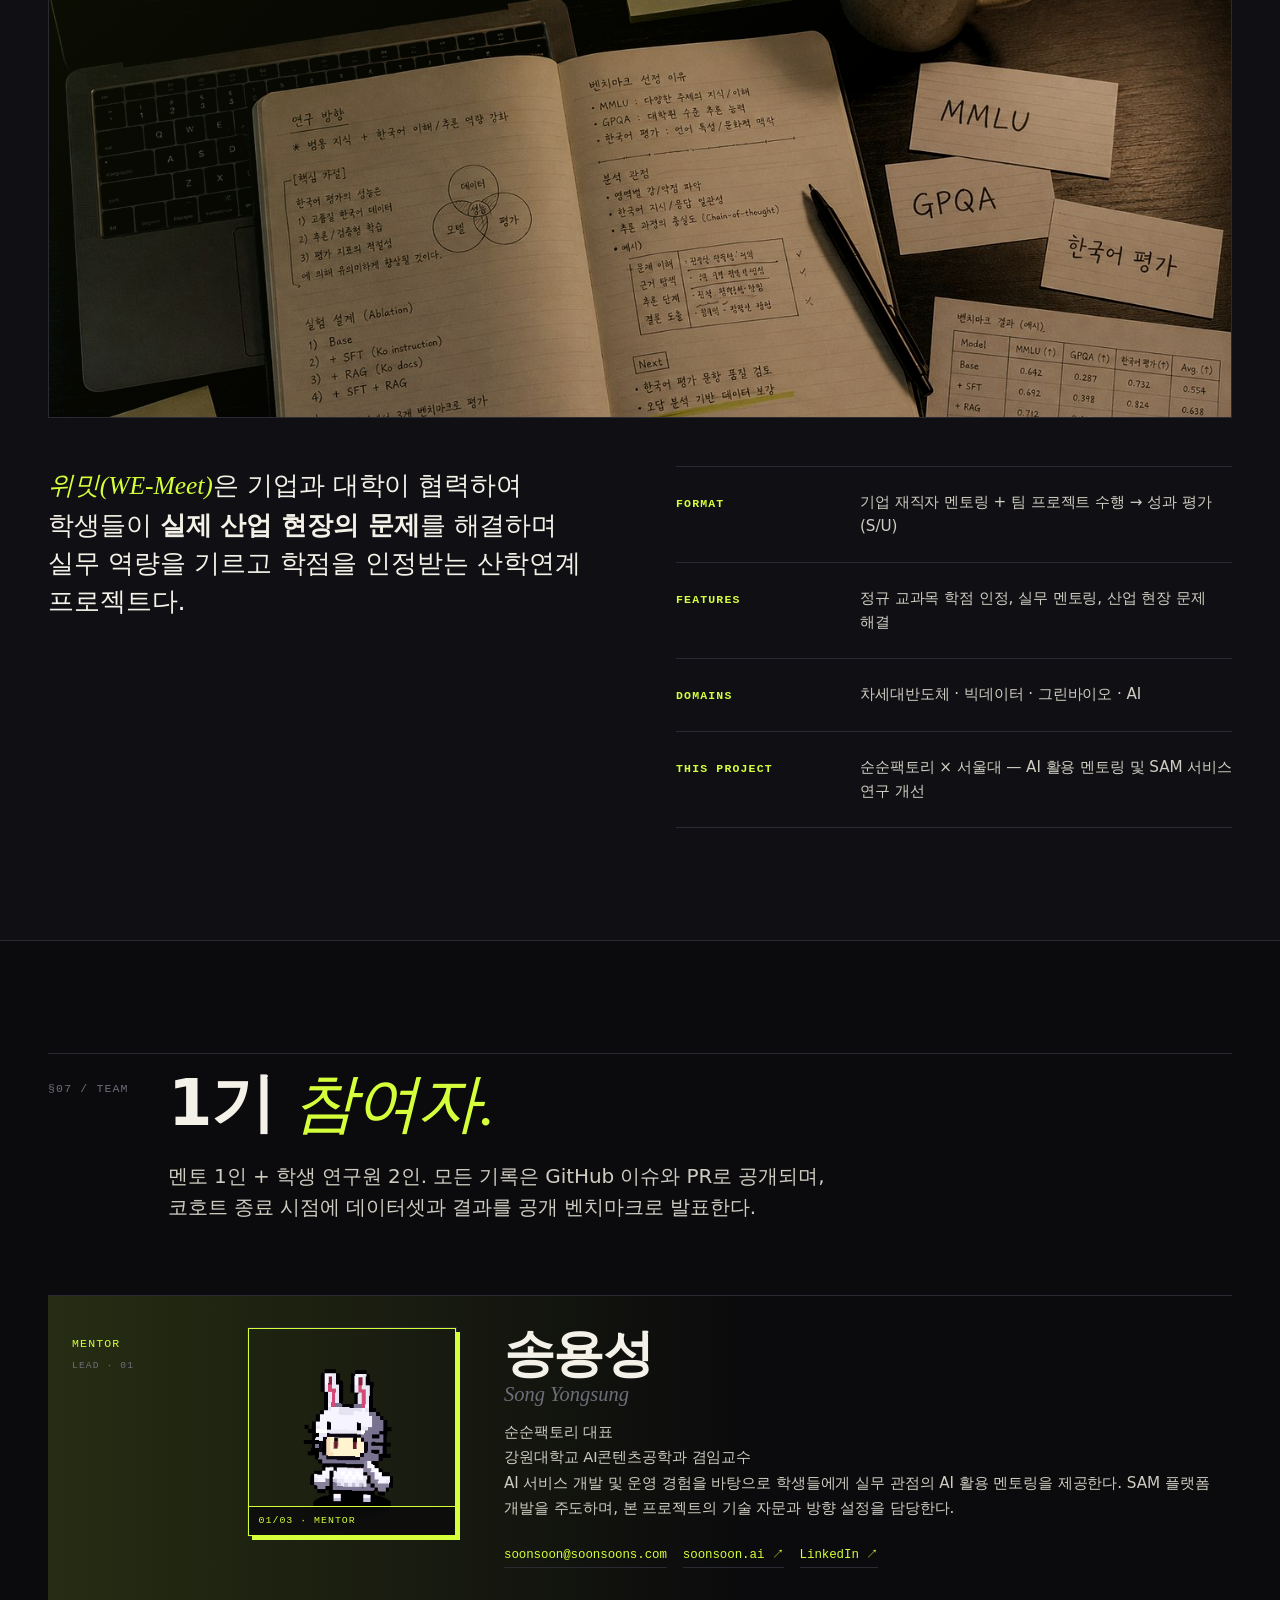
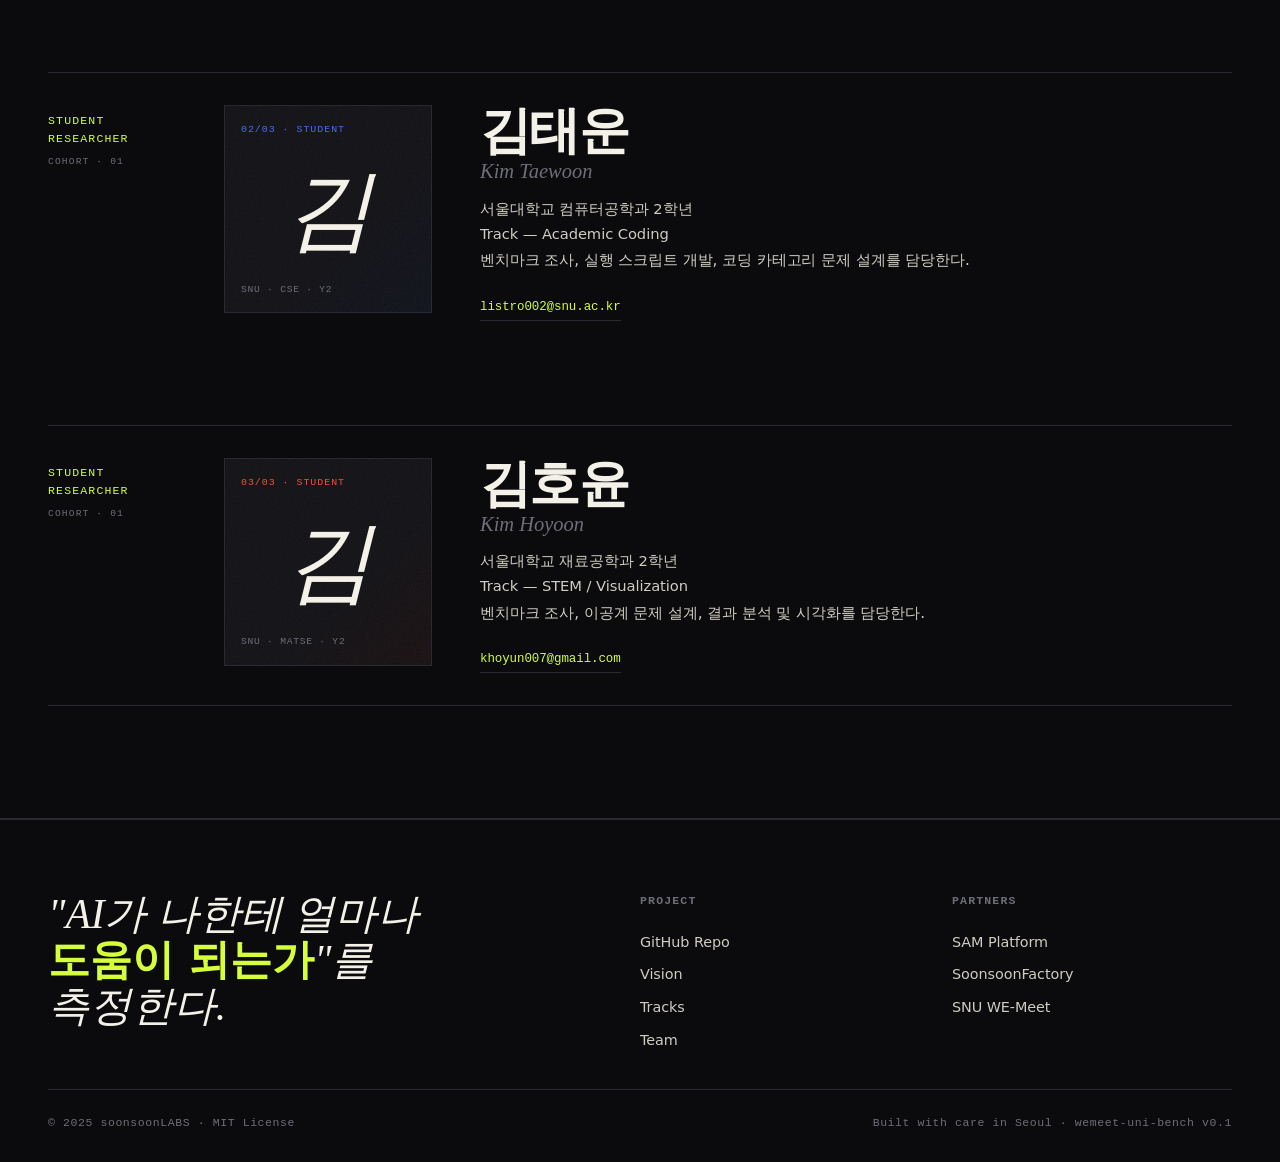
==== commit d2df5f3e: "Streamline homepage project summary" ====
--- a/website/index.html
+++ b/website/index.html
@@ -23,7 +23,7 @@
   <meta name="twitter:description" content="AI가 똑똑한 건 알겠는데, 내 과제는 잘 도와주나?" />
   <meta name="twitter:image" content="https://soonsoonlabs.github.io/wemeet-uni-bench/Asset/og-cover.jpg" />
 
-  <link rel="stylesheet" href="style.css?v=roadmap-20260614c" />
+  <link rel="stylesheet" href="style.css?v=glance-20260614" />
   <link rel="alternate" hreflang="ko" href="index.html" />
   <link rel="alternate" hreflang="en" href="en.html" />
 </head>
@@ -67,14 +67,13 @@
       <div class="hero-body reveal">
         <div>
           <p class="hero-desc">
-            한국 대학생을 위한 AI 모델 벤치마크. 기존 벤치마크가 측정하지
-            못하는 <strong>"학생에게 실제로 도움이 되는가"</strong>를 평가하고,
-            내 상황에 맞는 <strong>적정 비용 · 적정 성능</strong>의 AI를
-            선택할 수 있도록 돕는다.
+            순순팩토리 WE-Meet 1기 SNUN 팀은 대학생 과제·학습 맥락에서
+            AI가 <strong>실제로 도움이 되는지</strong>를 물었다.
+            최종 결론은 <strong>모델 랭킹보다 평가 신뢰도</strong>였다.
           </p>
           <div class="hero-actions" style="margin-top: 2rem;">
-            <a href="#roadmap" class="btn btn-primary">진행 흐름 보기</a>
-            <a href="https://github.com/soonsoonLABS/wemeet-uni-bench" target="_blank" rel="noopener" class="btn btn-ghost">Repository</a>
+            <a href="#roadmap" class="btn btn-primary">3분 요약 보기</a>
+            <a href="reports/final/" class="btn btn-ghost">최종 결과</a>
           </div>
         </div>
         <dl class="hero-aside">
@@ -88,62 +87,79 @@
     </div>
   </header>
 
-  <!-- =============== PROJECT ROADMAP =============== -->
+  <!-- =============== PROJECT AT A GLANCE =============== -->
   <section id="roadmap" class="section section-paper">
     <div class="wrap">
       <header class="section-head">
-        <p class="section-tag">§00 / Roadmap</p>
-        <div>
-          <h2 class="section-title">처음 온 사람은 <em>이 순서로</em> 보면 된다.</h2>
+        <p class="section-tag">§00 / At a glance</p>
+        <div>
+          <h2 class="section-title">취지, 진행, 결과를 <em>먼저</em> 본다.</h2>
           <p class="section-sub">
-            순순팩토리 WE-Meet 1기 SNUN 팀의 프로젝트는 조사, 문제 제작,
-            병목 발견, 신뢰성 평가 구현, 최종 결론으로 이어진다.
-            아래 흐름을 따라가면 각 산출물이 왜 만들어졌는지 한 번에 연결된다.
+            긴 문서보다 먼저 봐야 할 것은 세 가지다. 왜 시작했는지,
+            무엇을 만들었는지, 그래서 어떤 결론에 도달했는지.
           </p>
         </div>
       </header>
 
-      <div class="journey-lead">
-        <p>
-          핵심 결론부터 보고 싶다면 <a href="reports/final/">최종 결과 페이지</a>로,
-          실제 평가 도구를 먼저 만져보고 싶다면 <a href="eval/">Stress Eval</a>로 이동하면 된다.
-          전체 맥락은 아래 주차별 여정이 가장 빠르다.
-        </p>
+      <div class="glance-grid">
+        <article class="glance-card">
+          <span class="glance-label">취지</span>
+          <h3>학생에게 실제로 도움이 되는 AI를 평가한다.</h3>
+          <p>기존 벤치마크가 놓치는 한국 대학생의 과제, 보고서, 학습 상황을 기준으로 삼았다.</p>
+        </article>
+
+        <article class="glance-card is-process">
+          <span class="glance-label">진행</span>
+          <h3>문제를 만들고, 병목을 찾고, Stress Eval을 구현했다.</h3>
+          <p>조사 → 문제 제작 → 수동 채점 병목 확인 → 신뢰성 스트레스 테스트 웹 대시보드로 이어졌다.</p>
+        </article>
+
+        <article class="glance-card is-result">
+          <span class="glance-label">결과</span>
+          <h3>모델 랭킹보다 평가 신뢰도가 먼저다.</h3>
+          <p>문제 설계는 유의미했지만, 키워드 기반 자동 채점은 false negative가 커서 아직 실험적이다.</p>
+          <div class="glance-metrics" aria-label="최종 평가 요약">
+            <span><b>16</b> problems</span>
+            <span><b>31</b> models</span>
+            <span><b>496</b> evals</span>
+            <span><b>71%</b> false negatives</span>
+          </div>
+        </article>
       </div>
 
       <div class="journey">
         <article class="journey-item">
           <span class="journey-week">Week 1</span>
-          <h3>기존 벤치마크 조사</h3>
-          <p>글로벌 LLM 벤치마크와 한국 대학생 학업 상황 사이의 괴리를 확인했다.</p>
+          <h3>조사</h3>
+          <p>글로벌 LLM 벤치마크와 학부 과제 맥락 사이의 공백을 확인했다.</p>
           <a href="https://github.com/soonsoonLABS/wemeet-uni-bench/blob/main/docs/benchmark-survey.md" target="_blank" rel="noopener">조사 문서 보기</a>
         </article>
 
         <article class="journey-item is-featured">
           <span class="journey-week">Week 2</span>
-          <h3>문제 제작과 3축 프레임워크</h3>
-          <p>학생들이 직접 만든 문제에서 도메인 X축, 능력 Y축, 난이도 Z축이 드러났다.</p>
+          <h3>문제 제작</h3>
+          <p>학생 문제를 바탕으로 도메인, 능력, 난이도 3축 프레임워크를 정리했다.</p>
           <a href="reports/week2/">2주차 종합 보고서</a>
         </article>
 
         <article class="journey-item">
           <span class="journey-week">Week 3</span>
-          <h3>수동 평가 병목과 전략 피벗</h3>
-          <p>설명력과 학습 유도는 수동 채점 병목이 커서, 자동화 가능한 신뢰성 영역에 집중했다.</p>
+          <h3>피벗</h3>
+          <p>수동 채점 병목을 확인하고, 자동화 가능한 신뢰성 평가로 범위를 좁혔다.</p>
           <a href="https://github.com/soonsoonLABS/wemeet-uni-bench/blob/main/docs/SNUN/SNUN_week3_docs/week3_strategy_report.md" target="_blank" rel="noopener">전략 보고서 보기</a>
         </article>
 
         <article class="journey-item is-live">
           <span class="journey-week">Week 4</span>
           <h3>Stress Eval 구현</h3>
-          <p>16개 신뢰성 스트레스 테스트와 31개 모델 평가 파이프라인을 웹 대시보드로 연결했다.</p>
+          <p>16개 문제와 31개 모델 평가 파이프라인을 웹 대시보드로 연결했다.</p>
           <a href="eval/">Stress Eval 열기</a>
         </article>
 
         <article class="journey-item is-final">
           <span class="journey-week">Week 5</span>
-          <h3>최종 결론과 다음 과제</h3>
-          <p>문제 설계는 유의미했지만, 키워드 기반 자동 채점 랭킹은 실험적이라는 결론에 도달했다.</p>
+          <h3>결론</h3>
+          <p>문제 설계의 의미와 자동 채점 랭킹의 한계를 함께 정리했다.</p>
           <a href="reports/final/">최종 결과 페이지</a>
         </article>
       </div>
@@ -151,7 +167,7 @@
       <div class="journey-summary">
         <div>
           <b>추천 읽기</b>
-          <span>2주차 보고서 → Stress Eval → 최종 결과 페이지</span>
+          <span>취지 30초 → 진행 1분 → 최종 결과 2분</span>
         </div>
         <a href="reports/final/" class="btn btn-primary">최종 결론부터 보기</a>
       </div>
--- a/website/style.css
+++ b/website/style.css
@@ -168,7 +168,7 @@
 /* --- Hero --------------------------------------------------------------- */
 .hero {
   position: relative;
-  padding: clamp(9rem, 16vh, 12rem) 0 var(--s-7);
+  padding: clamp(7rem, 10vh, 8.5rem) 0 var(--s-5);
   border-bottom: var(--edge-thin);
   overflow: hidden;
 }
@@ -183,7 +183,7 @@
   mask-image: linear-gradient(to bottom, black 40%, transparent 100%);
   z-index: 1;
 }
-.hero .wrap { display: grid; grid-template-columns: 1fr; gap: var(--s-5); }
+.hero .wrap { display: grid; grid-template-columns: 1fr; gap: var(--s-4); }
 .hero-meta {
   display: flex;
   justify-content: space-between;
@@ -242,9 +242,9 @@
 .hero-body {
   display: grid;
   grid-template-columns: 1.4fr 1fr;
-  gap: var(--s-6);
+  gap: var(--s-5);
   align-items: start;
-  padding-top: var(--s-4);
+  padding-top: var(--s-3);
   border-top: var(--edge-thin);
 }
 .hero-desc {
@@ -340,6 +340,7 @@
   border-top: var(--edge-thin);
 }
 .section-paper .section-head { border-top: 1px solid rgba(11, 11, 13, 0.2); }
+#roadmap .section-head { margin-bottom: var(--s-4); }
 
 .section-tag {
   font-family: var(--ff-mono);
@@ -375,18 +376,87 @@
 }
 .section-paper .section-sub { color: rgba(11, 11, 13, 0.68); }
 
-/* --- Project Roadmap ---------------------------------------------------- */
-.journey-lead {
-  max-width: 68ch;
-  margin: calc(var(--s-6) * -0.45) 0 var(--s-4) calc(6rem + var(--s-3));
-  color: rgba(11, 11, 13, 0.72);
-  font-size: var(--t-md);
-  line-height: 1.65;
-}
-.journey-lead a {
-  color: var(--alert);
+/* --- Project At A Glance ----------------------------------------------- */
+.glance-grid {
+  display: grid;
+  grid-template-columns: repeat(3, 1fr);
+  gap: var(--s-3);
+  margin-bottom: var(--s-4);
+}
+.glance-card {
+  min-height: 300px;
+  padding: var(--s-4);
+  border: 1px solid rgba(11, 11, 13, 0.2);
+  background: rgba(11, 11, 13, 0.03);
+  display: grid;
+  align-content: start;
+  gap: var(--s-2);
+  color: var(--ink);
+  position: relative;
+  overflow: hidden;
+}
+.glance-card::before {
+  content: "";
+  position: absolute;
+  inset: 0 auto auto 0;
+  width: 100%;
+  height: 4px;
+  background: var(--cobalt);
+}
+.glance-card.is-process::before { background: var(--lime); }
+.glance-card.is-result {
+  background: var(--ink);
+  color: var(--paper);
+}
+.glance-card.is-result::before { background: var(--alert); }
+.glance-label {
+  font-family: var(--ff-mono);
+  font-size: 0.72rem;
   font-weight: 800;
-  border-bottom: 1px solid currentColor;
+  color: var(--mute);
+  letter-spacing: 0.12em;
+  text-transform: uppercase;
+}
+.glance-card.is-result .glance-label { color: var(--lime); }
+.glance-card h3 {
+  font-size: 1.75rem;
+  font-weight: 850;
+  line-height: 1.18;
+  letter-spacing: 0;
+  color: inherit;
+  word-break: keep-all;
+}
+.glance-card p {
+  color: rgba(11, 11, 13, 0.68);
+  line-height: 1.62;
+  font-size: 1rem;
+}
+.glance-card.is-result p { color: var(--paper-dim); }
+.glance-metrics {
+  display: grid;
+  grid-template-columns: repeat(2, 1fr);
+  gap: 1px;
+  margin-top: var(--s-2);
+  border: 1px solid rgba(244, 241, 232, 0.16);
+  background: rgba(244, 241, 232, 0.16);
+}
+.glance-metrics span {
+  padding: 0.75rem;
+  background: var(--ink);
+  color: var(--paper-dim);
+  font-family: var(--ff-mono);
+  font-size: 0.68rem;
+  line-height: 1.35;
+  text-transform: uppercase;
+}
+.glance-metrics b {
+  display: block;
+  color: var(--lime);
+  font-family: var(--ff-sans);
+  font-size: 1.55rem;
+  font-weight: 850;
+  line-height: 1;
+  margin-bottom: 0.25rem;
 }
 
 .journey {
@@ -396,7 +466,7 @@
   background: rgba(11, 11, 13, 0.03);
 }
 .journey-item {
-  min-height: 280px;
+  min-height: 220px;
   padding: var(--s-3);
   border-right: 1px solid rgba(11, 11, 13, 0.2);
   display: grid;
@@ -428,7 +498,7 @@
 .journey-item h3 {
   font-family: var(--ff-sans);
   font-weight: 850;
-  font-size: 1.32rem;
+  font-size: 1.22rem;
   line-height: 1.18;
   letter-spacing: 0;
   color: var(--ink);
@@ -1168,10 +1238,11 @@
   .hero-aside > div { grid-template-columns: 4.5rem 1fr; }
   .section-head { grid-template-columns: 1fr; gap: var(--s-2); }
   .section-tag { padding-top: 0; }
-  .journey-lead { margin-left: 0; }
+  .glance-grid { grid-template-columns: 1fr; }
+  .glance-card { min-height: auto; }
   .journey { grid-template-columns: repeat(2, 1fr); }
   .journey-item {
-    min-height: 230px;
+    min-height: 200px;
     border-bottom: 1px solid rgba(11, 11, 13, 0.2);
   }
   .journey-item:nth-child(2n) { border-right: 0; }
@@ -1211,7 +1282,17 @@
   }
   .hero { padding-top: clamp(6rem, 14vh, 9rem); padding-bottom: var(--s-5); }
   .hero-meta { flex-direction: column; gap: 0.5rem; align-items: flex-start; }
+  .hero-aside { display: none; }
   .hero-aside > div { grid-template-columns: 4rem 1fr; }
+  .glance-card {
+    padding: var(--s-3);
+  }
+  .glance-card h3 {
+    font-size: 1.35rem;
+  }
+  .glance-metrics {
+    grid-template-columns: 1fr 1fr;
+  }
   .journey { grid-template-columns: 1fr; }
   .journey-item {
     min-height: auto;
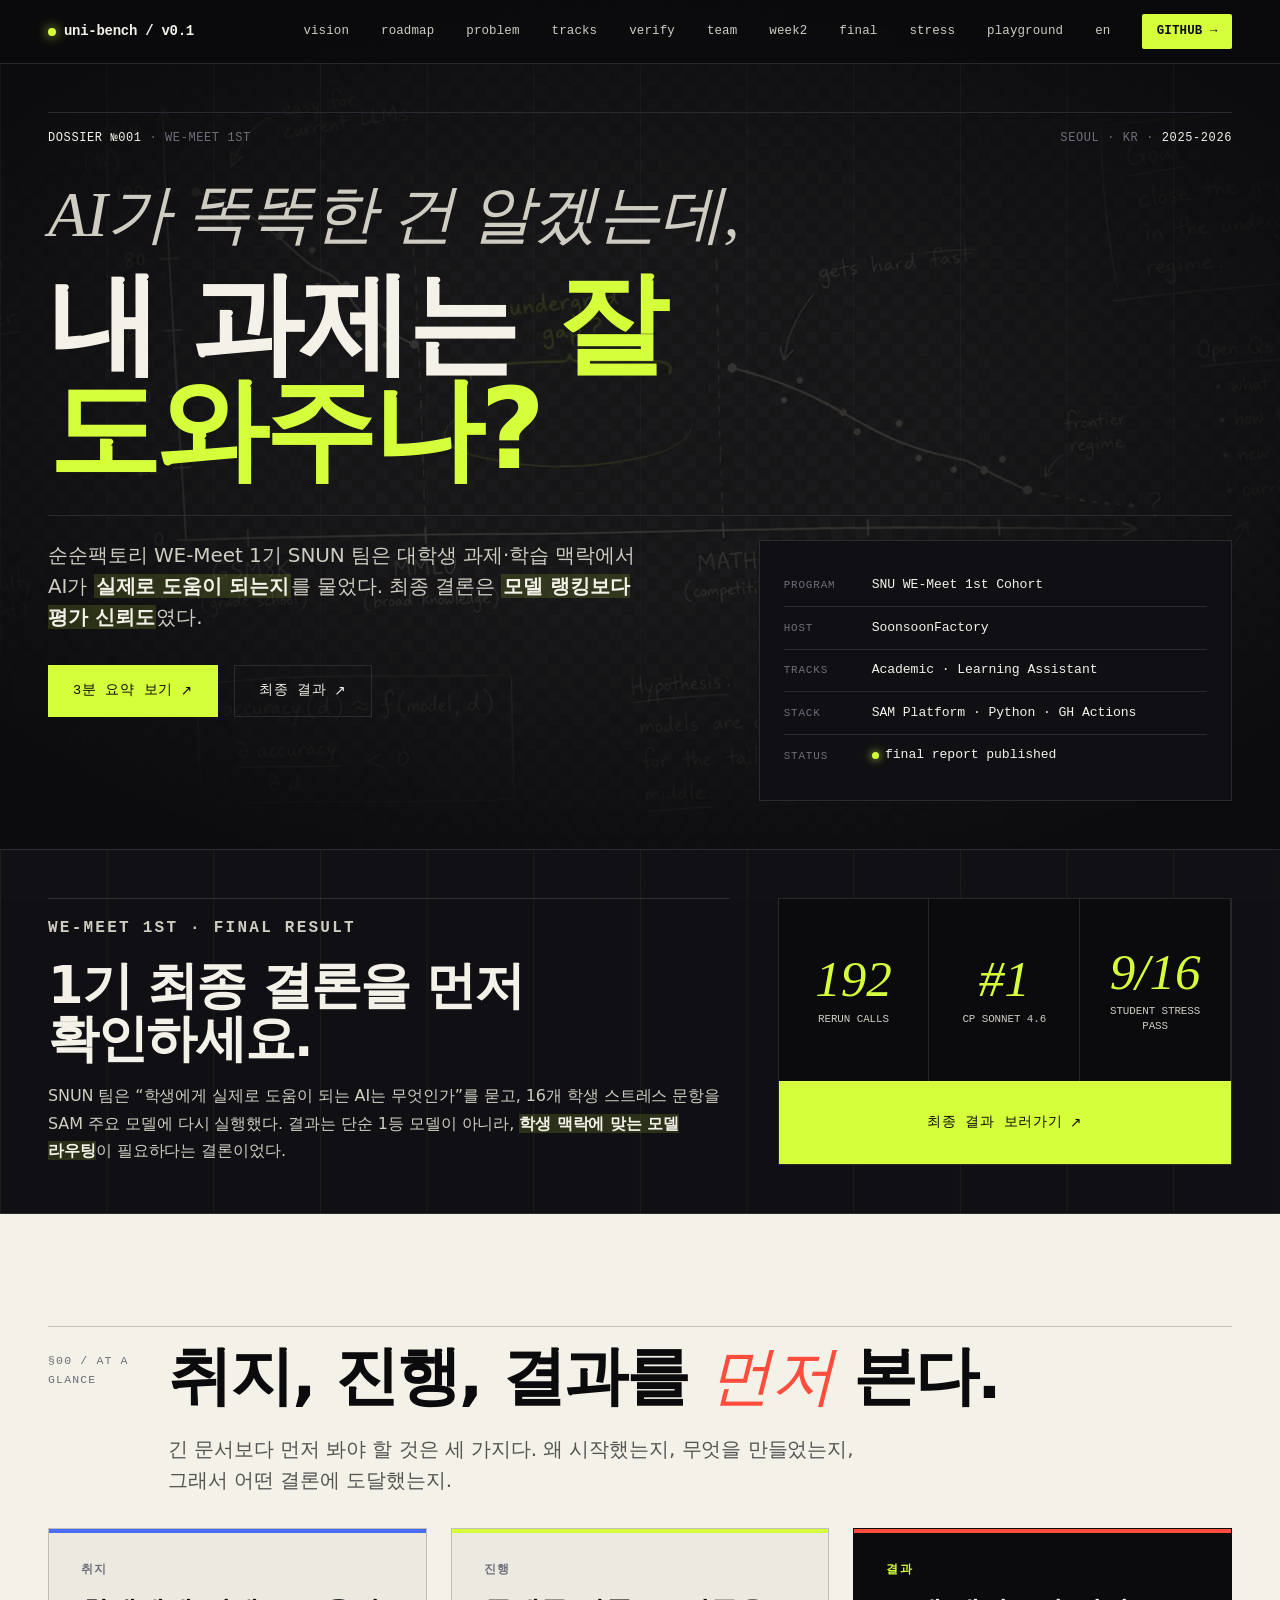
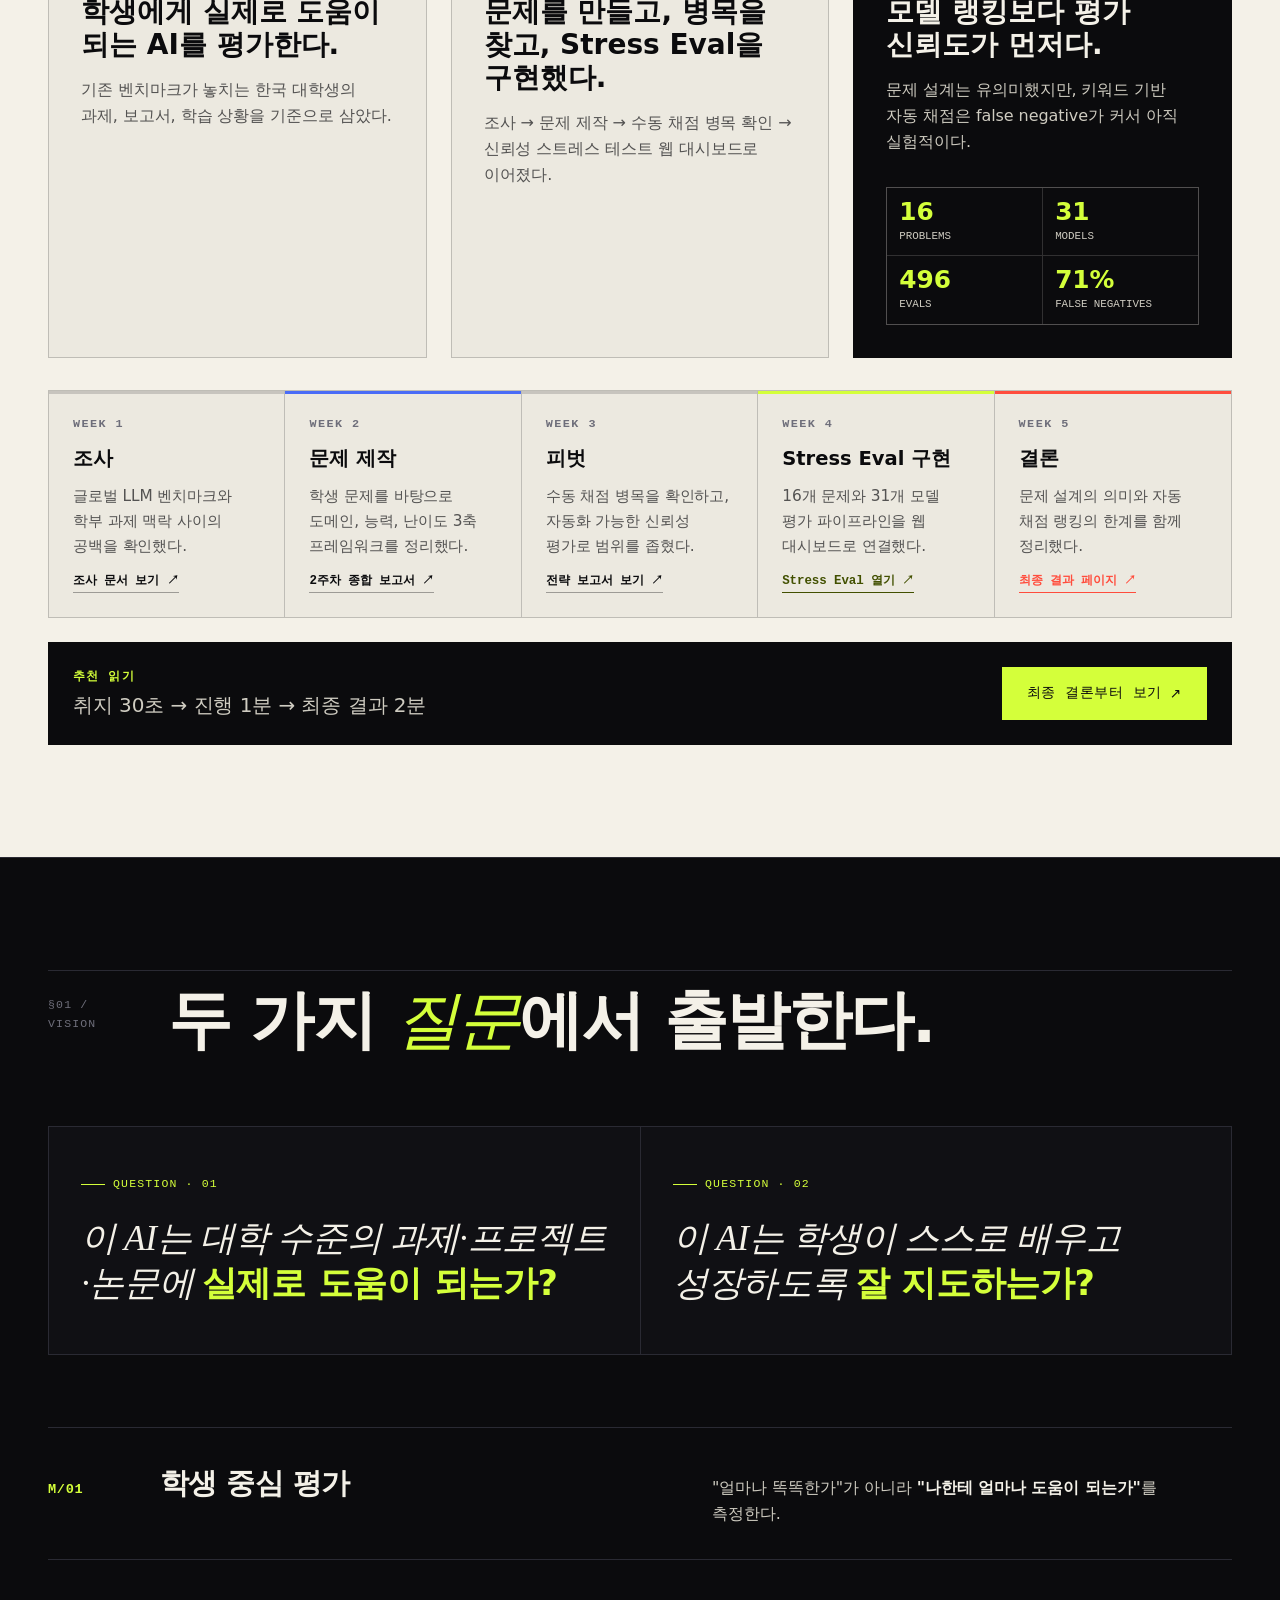
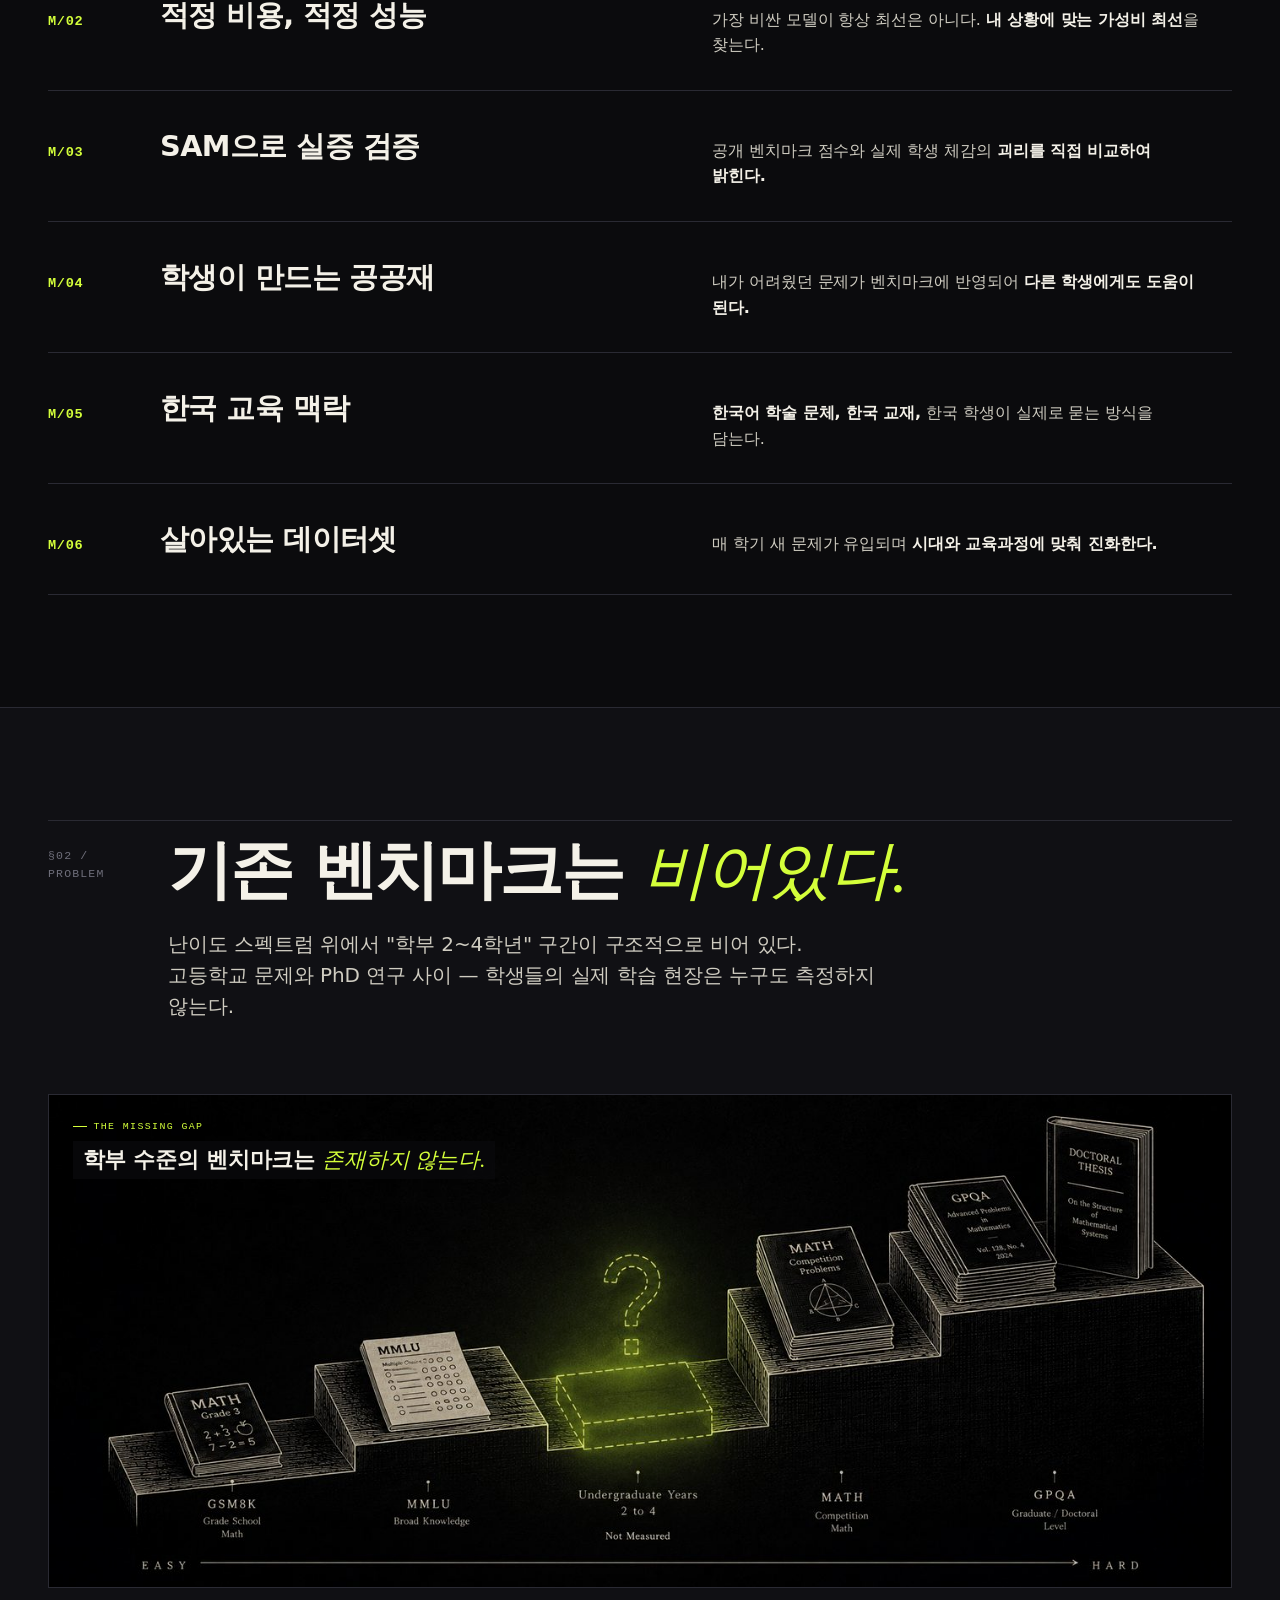
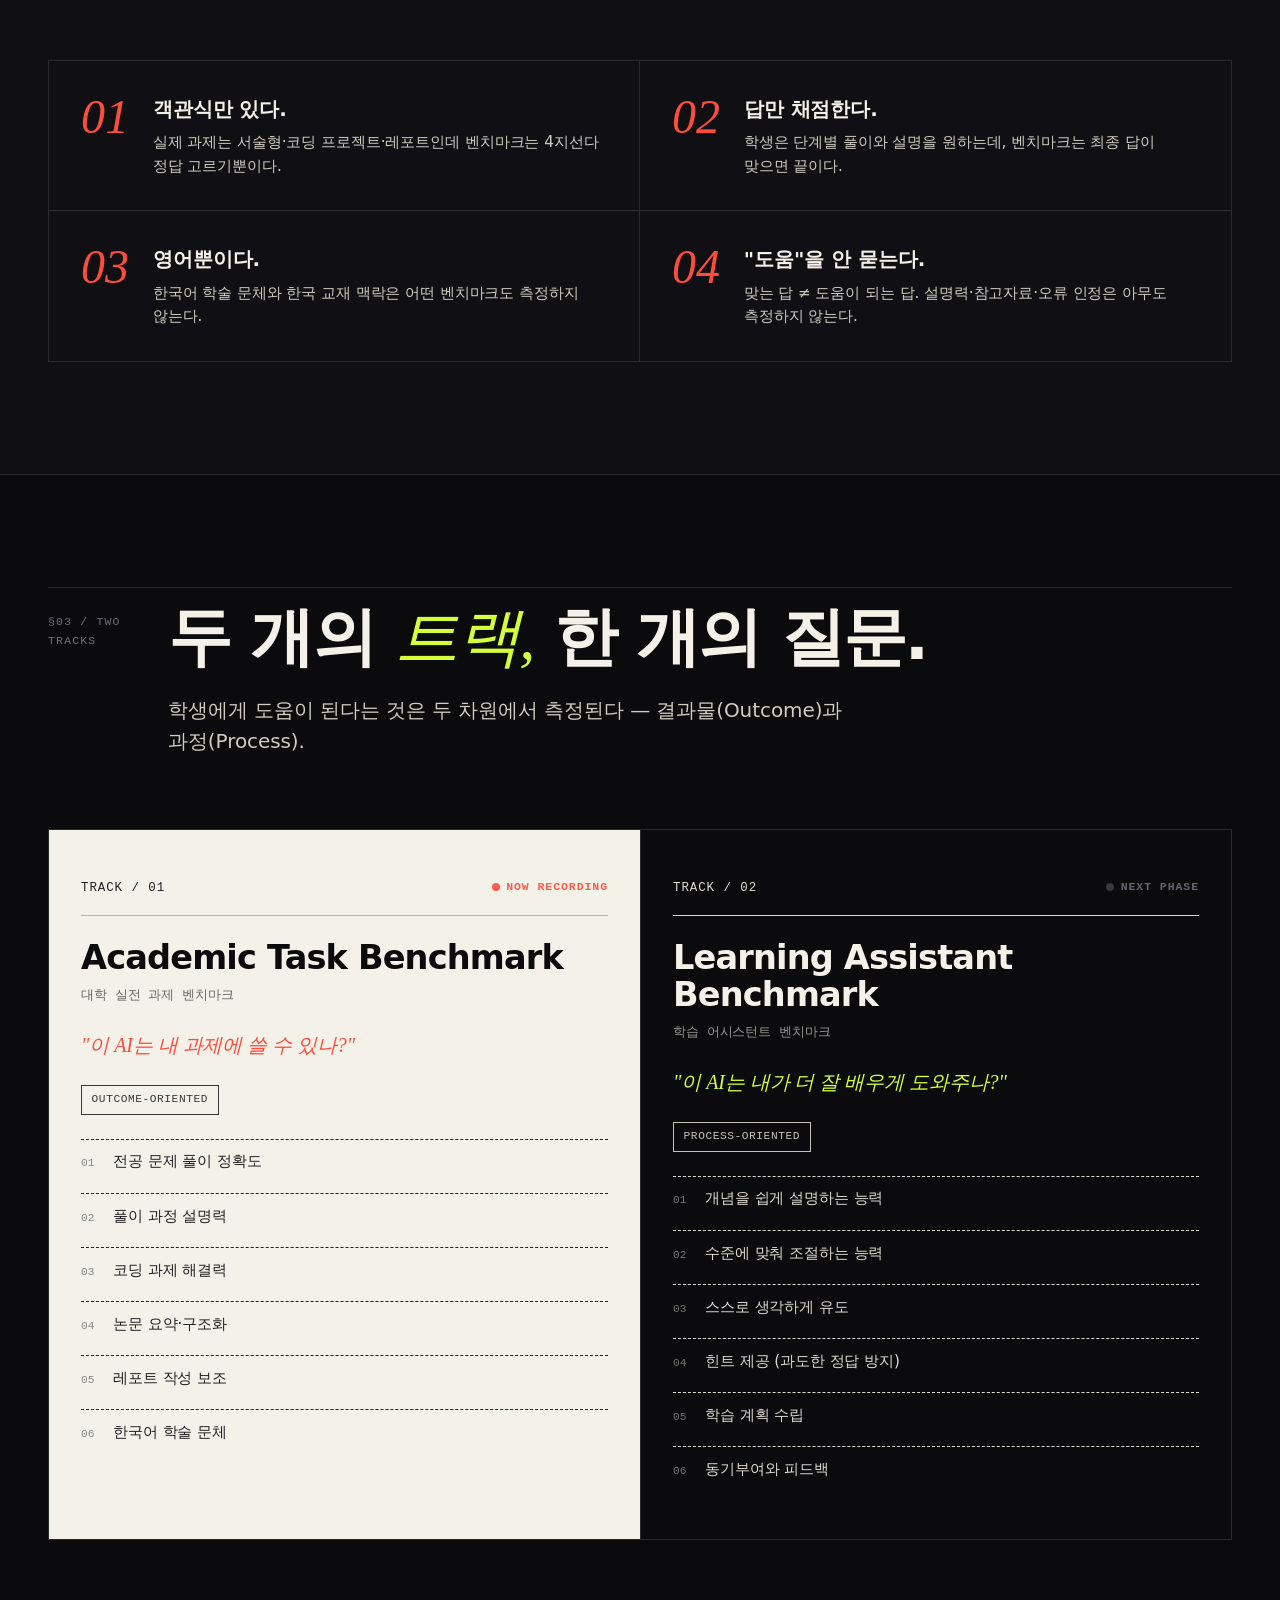
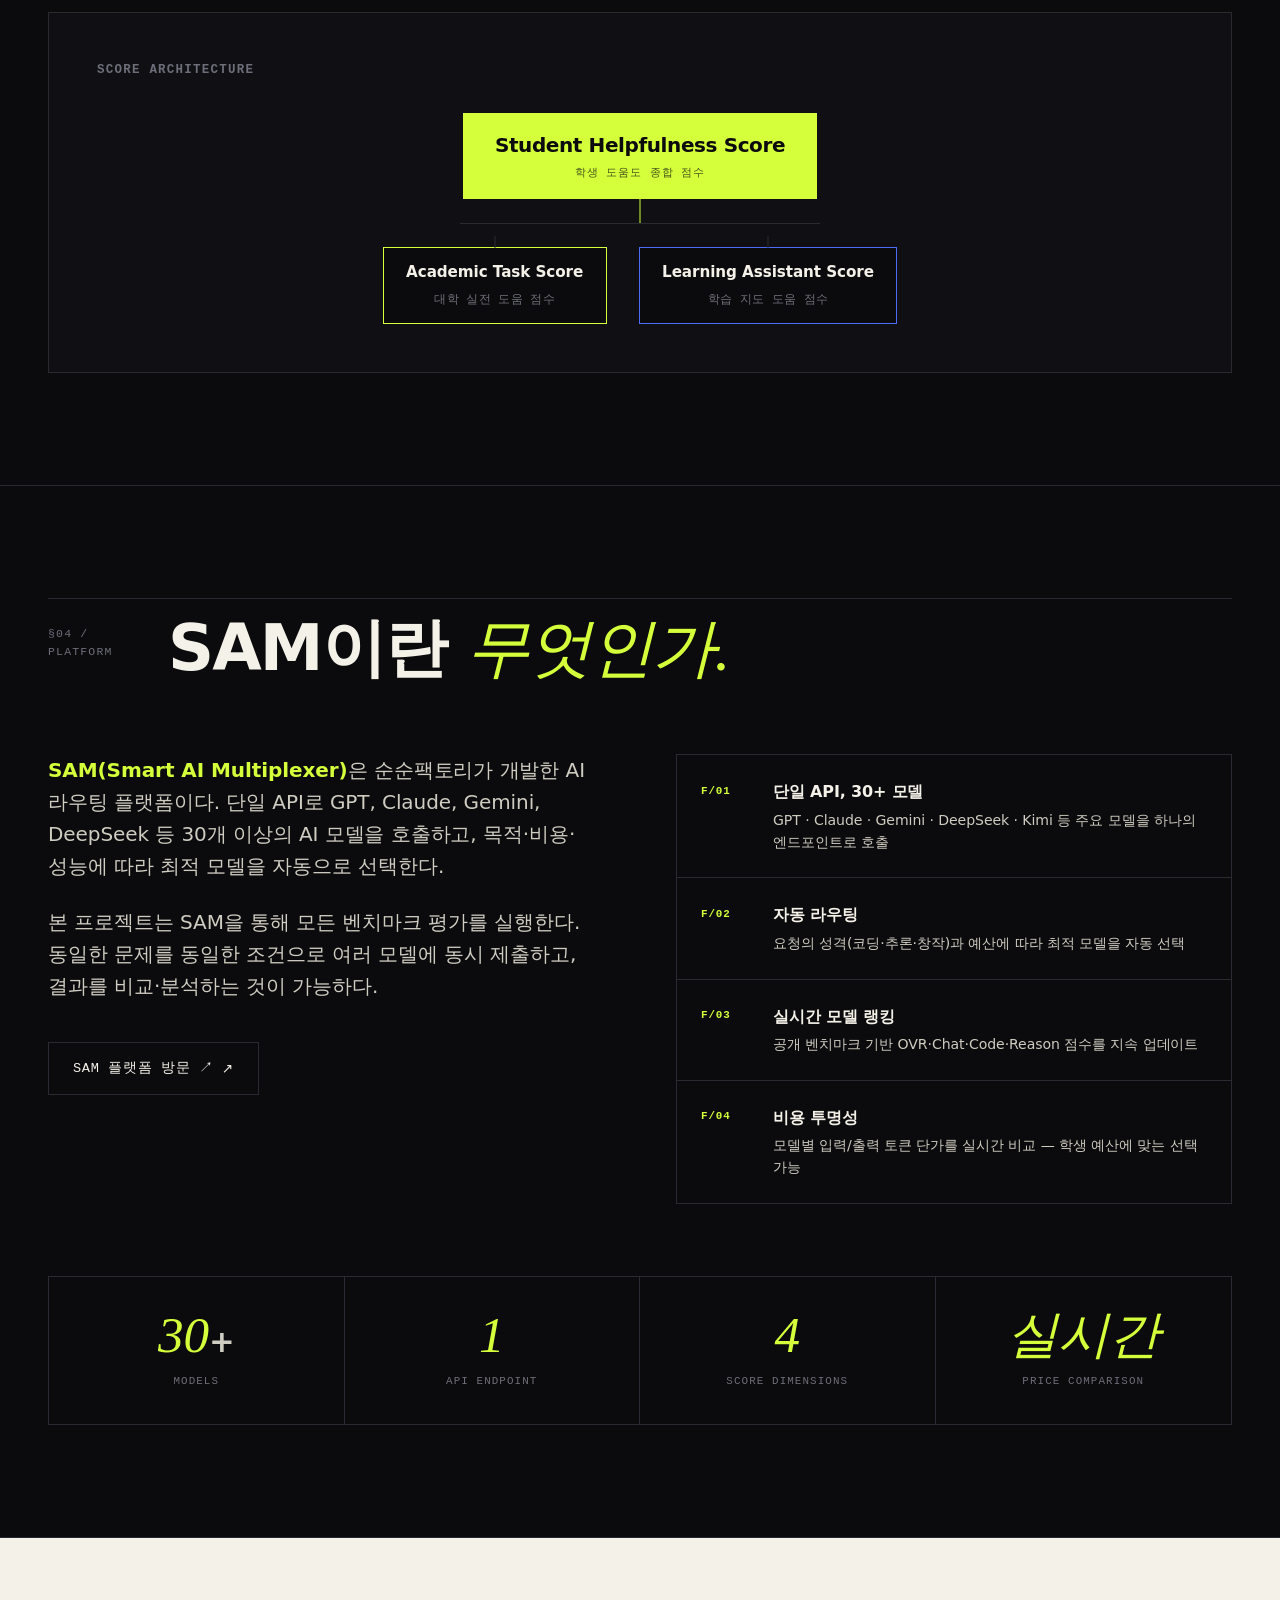
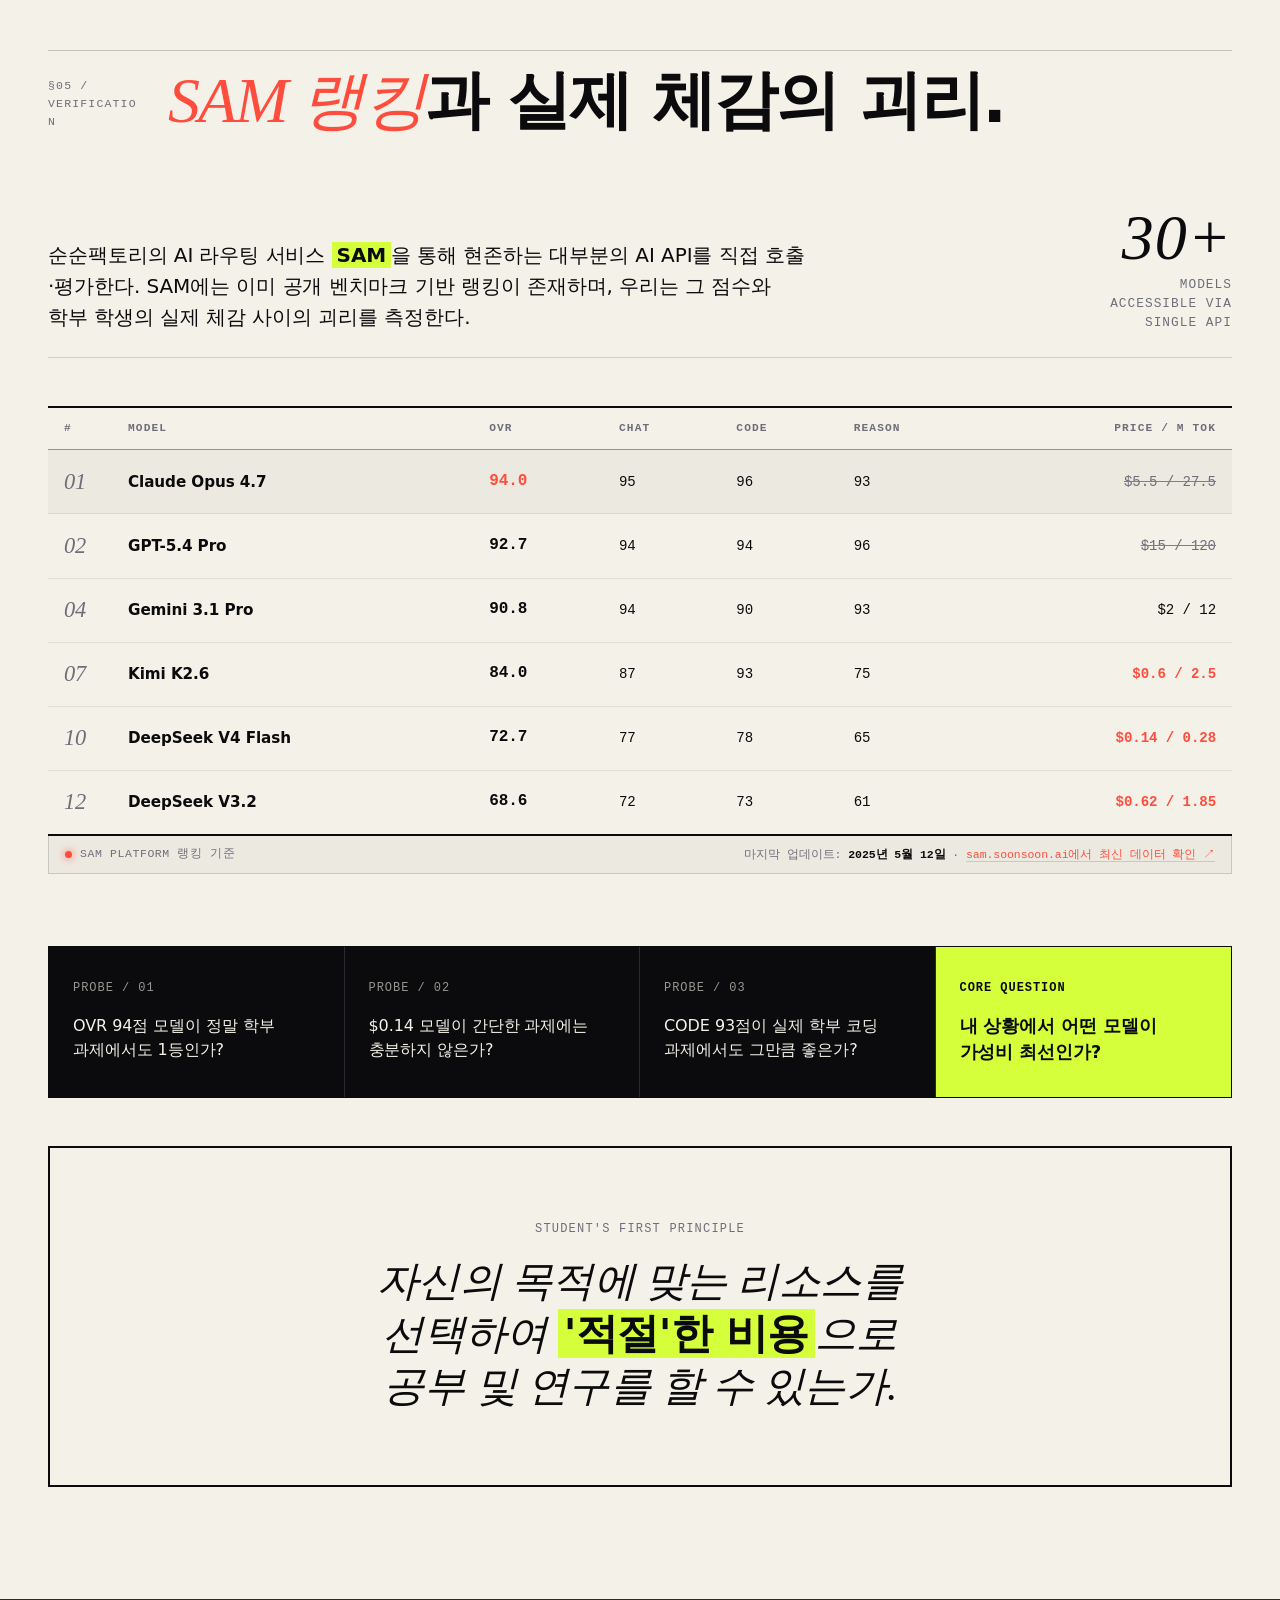
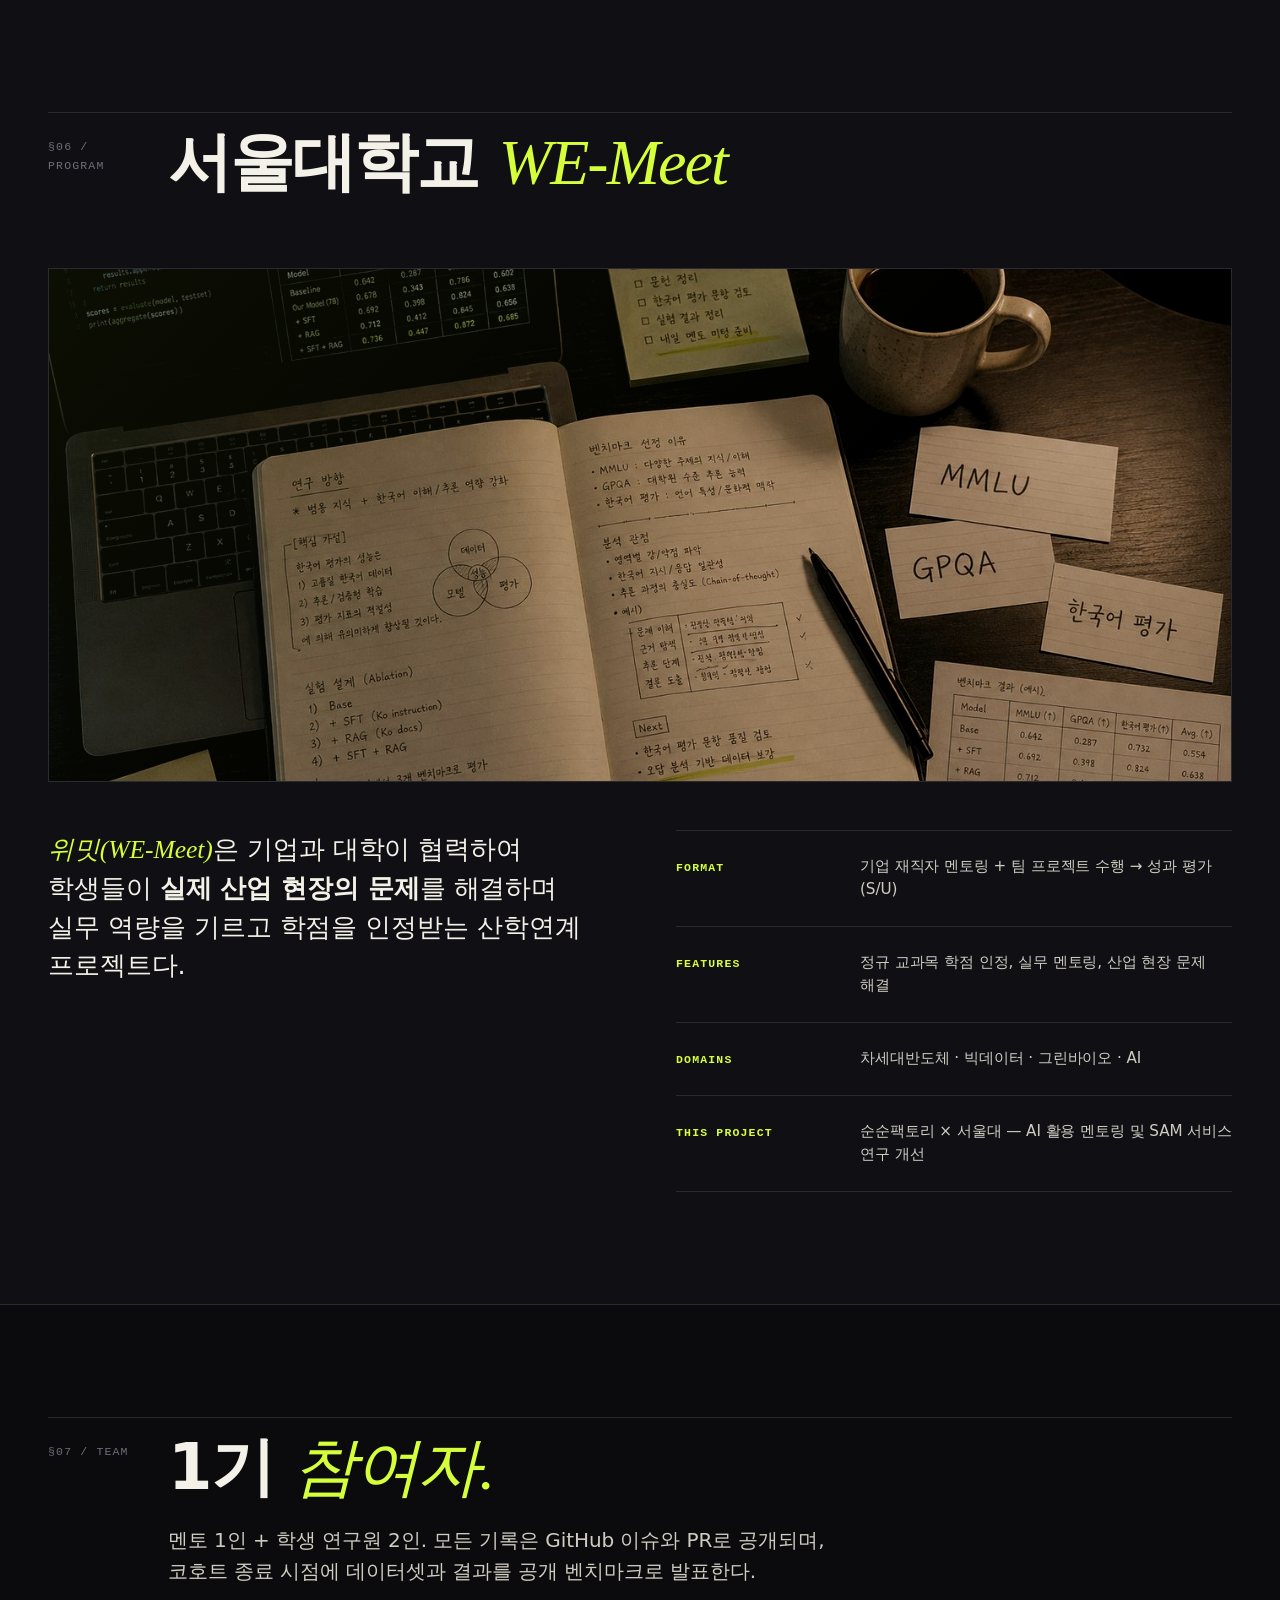
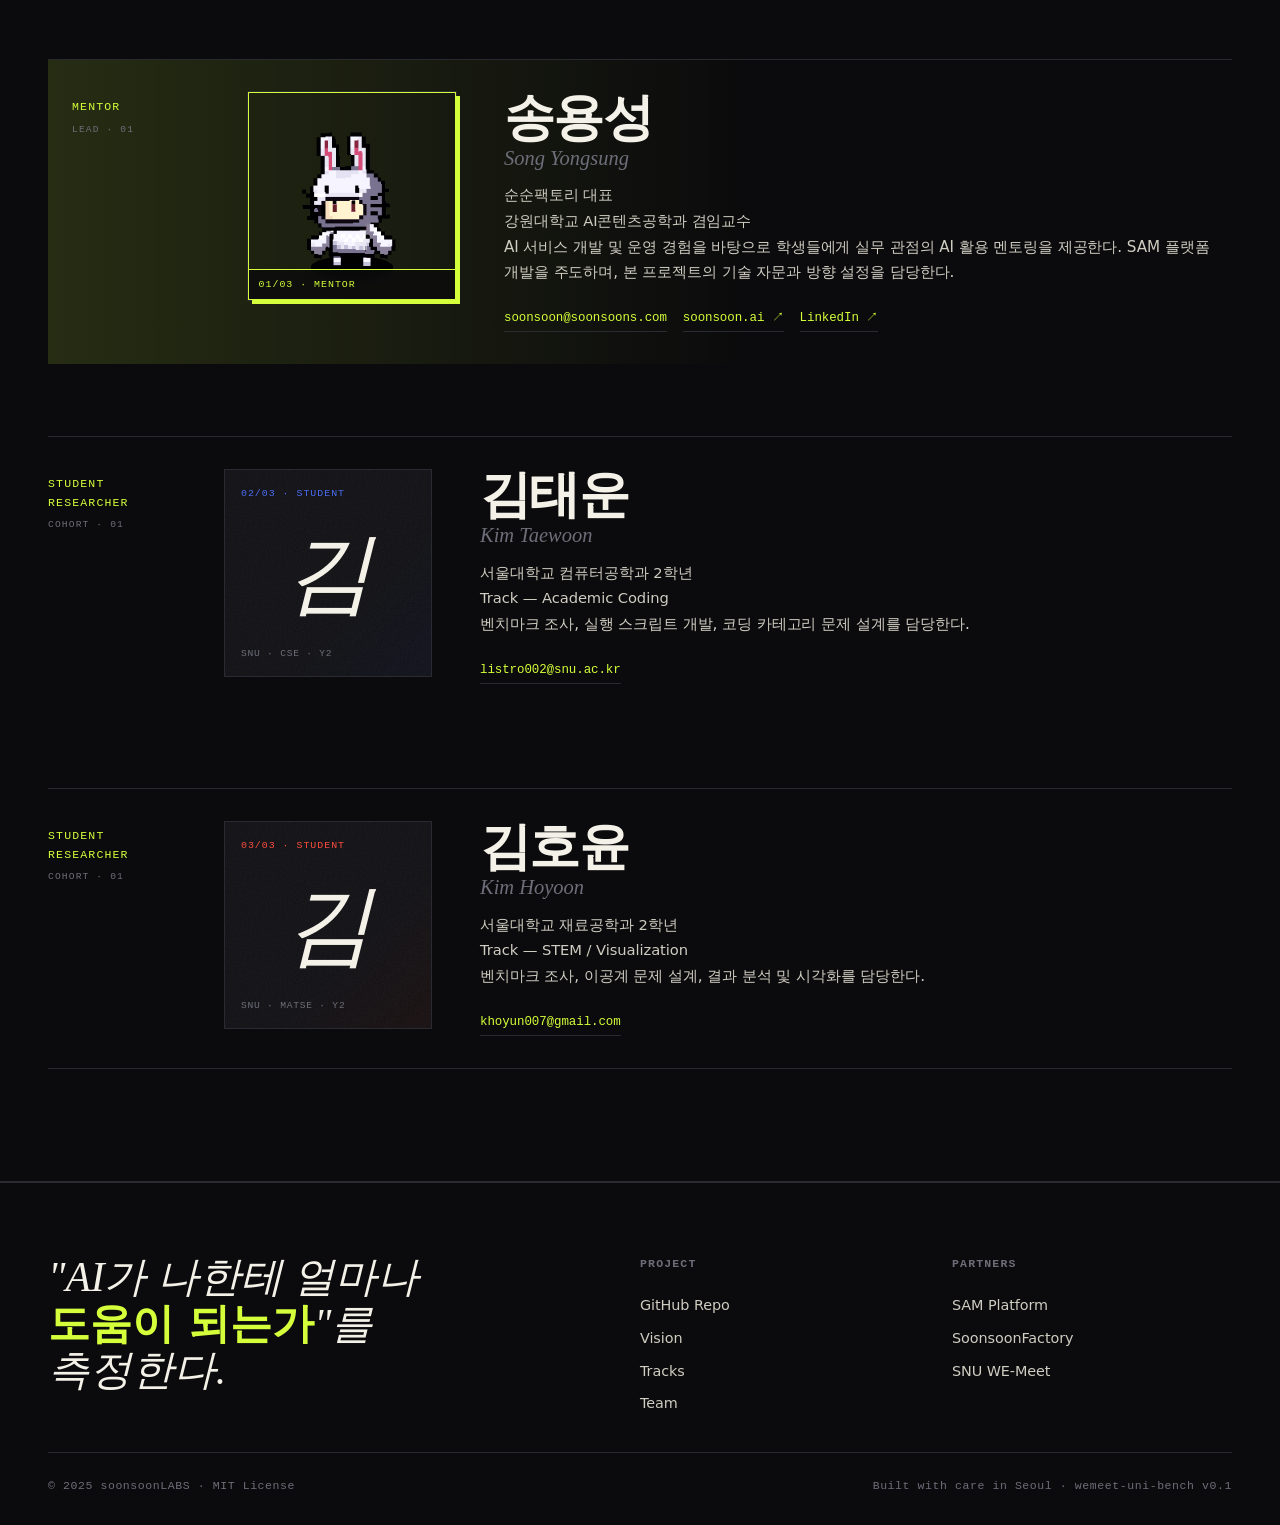
==== commit c0c244fc: "Surface final cohort result on homepage" ====
--- a/website/index.html
+++ b/website/index.html
@@ -23,7 +23,7 @@
   <meta name="twitter:description" content="AI가 똑똑한 건 알겠는데, 내 과제는 잘 도와주나?" />
   <meta name="twitter:image" content="https://soonsoonlabs.github.io/wemeet-uni-bench/Asset/og-cover.jpg" />
 
-  <link rel="stylesheet" href="style.css?v=glance-20260614" />
+  <link rel="stylesheet" href="style.css?v=final-result-20260616" />
   <link rel="alternate" hreflang="ko" href="index.html" />
   <link rel="alternate" hreflang="en" href="en.html" />
 </head>
@@ -86,6 +86,37 @@
       </div>
     </div>
   </header>
+
+  <!-- =============== FINAL RESULT CTA =============== -->
+  <section class="final-result-strip" aria-labelledby="final-result-title">
+    <div class="wrap final-result-inner">
+      <div class="final-result-copy">
+        <p class="final-result-kicker">WE-MEET 1ST · FINAL RESULT</p>
+        <h2 id="final-result-title">1기 최종 결론을 먼저 확인하세요.</h2>
+        <p>
+          SNUN 팀은 “학생에게 실제로 도움이 되는 AI는 무엇인가”를 묻고,
+          16개 학생 스트레스 문항을 SAM 주요 모델에 다시 실행했다.
+          결과는 단순 1등 모델이 아니라, <strong>학생 맥락에 맞는 모델 라우팅</strong>이 필요하다는 결론이었다.
+        </p>
+      </div>
+
+      <div class="final-result-panel" aria-label="WE-Meet 1기 최종 결과 요약">
+        <div class="final-result-stat">
+          <b>192</b>
+          <span>rerun calls</span>
+        </div>
+        <div class="final-result-stat">
+          <b>#1</b>
+          <span>CP Sonnet 4.6</span>
+        </div>
+        <div class="final-result-stat">
+          <b>9/16</b>
+          <span>student stress pass</span>
+        </div>
+        <a href="reports/final/" class="btn btn-primary">최종 결과 보러가기</a>
+      </div>
+    </div>
+  </section>
 
   <!-- =============== PROJECT AT A GLANCE =============== -->
   <section id="roadmap" class="section section-paper">
--- a/website/style.css
+++ b/website/style.css
@@ -323,6 +323,107 @@
 }
 .btn-ghost:hover { border-color: var(--lime); color: var(--lime); }
 
+/* --- Final Result Strip ------------------------------------------------- */
+.final-result-strip {
+  position: relative;
+  padding: var(--s-5) 0;
+  border-bottom: var(--edge-thin);
+  background:
+    linear-gradient(90deg, rgba(212, 255, 58, 0.06) 0 1px, transparent 1px),
+    var(--ink-2);
+  background-size: calc(100% / 12) 100%, auto;
+}
+
+.final-result-inner {
+  display: grid;
+  grid-template-columns: minmax(0, 1.2fr) minmax(340px, 0.8fr);
+  gap: var(--s-5);
+  align-items: stretch;
+}
+
+.final-result-copy {
+  padding-top: var(--s-2);
+  border-top: var(--edge-paper);
+  display: grid;
+  align-content: start;
+  gap: var(--s-2);
+}
+
+.final-result-kicker {
+  color: var(--lime);
+  font-family: var(--ff-mono);
+  font-size: 0.74rem;
+  font-weight: 800;
+  letter-spacing: 0.14em;
+  text-transform: uppercase;
+}
+
+.final-result-copy h2 {
+  max-width: 16ch;
+  color: var(--paper);
+  font-size: clamp(2rem, 4vw, 3.35rem);
+  font-weight: 850;
+  letter-spacing: -0.035em;
+  line-height: 1.05;
+}
+
+.final-result-copy p {
+  max-width: 68ch;
+  color: var(--paper-dim);
+  font-size: clamp(1rem, 1.25vw, 1.12rem);
+  line-height: 1.72;
+}
+
+.final-result-copy strong {
+  color: var(--paper);
+  background: var(--lime-dim);
+  font-weight: 800;
+}
+
+.final-result-panel {
+  border: var(--edge-paper);
+  background: var(--ink);
+  display: grid;
+  grid-template-columns: repeat(3, 1fr);
+  align-items: stretch;
+}
+
+.final-result-stat {
+  min-height: 150px;
+  padding: var(--s-2);
+  border-right: var(--edge-paper);
+  display: grid;
+  align-content: center;
+  gap: 0.45rem;
+  text-align: center;
+}
+
+.final-result-stat b {
+  color: var(--lime);
+  font-family: var(--ff-serif);
+  font-size: clamp(2.3rem, 4vw, 3.2rem);
+  font-style: italic;
+  font-weight: 400;
+  line-height: 1;
+}
+
+.final-result-stat span {
+  color: var(--paper-dim);
+  font-family: var(--ff-mono);
+  font-size: 0.68rem;
+  line-height: 1.35;
+  text-transform: uppercase;
+}
+
+.final-result-panel .btn {
+  grid-column: 1 / -1;
+  justify-content: center;
+  border-top: var(--edge-paper);
+  border-left: 0;
+  border-right: 0;
+  border-bottom: 0;
+}
+
 /* --- Section Primitives ------------------------------------------------- */
 .section { padding: var(--s-7) 0; position: relative; border-bottom: var(--edge-thin); }
 .section-ink   { background: var(--ink-2); }
@@ -1236,6 +1337,8 @@
   .nav-links a:not(.nav-cta):not(.nav-key) { display: none; }
   .hero-body { grid-template-columns: 1fr; gap: var(--s-4); }
   .hero-aside > div { grid-template-columns: 4.5rem 1fr; }
+  .final-result-inner { grid-template-columns: 1fr; }
+  .final-result-panel { grid-template-columns: repeat(3, 1fr); }
   .section-head { grid-template-columns: 1fr; gap: var(--s-2); }
   .section-tag { padding-top: 0; }
   .glance-grid { grid-template-columns: 1fr; }
@@ -1284,6 +1387,13 @@
   .hero-meta { flex-direction: column; gap: 0.5rem; align-items: flex-start; }
   .hero-aside { display: none; }
   .hero-aside > div { grid-template-columns: 4rem 1fr; }
+  .final-result-strip { padding: var(--s-4) 0; }
+  .final-result-panel { grid-template-columns: 1fr; }
+  .final-result-stat {
+    min-height: 110px;
+    border-right: 0;
+    border-bottom: var(--edge-paper);
+  }
   .glance-card {
     padding: var(--s-3);
   }
